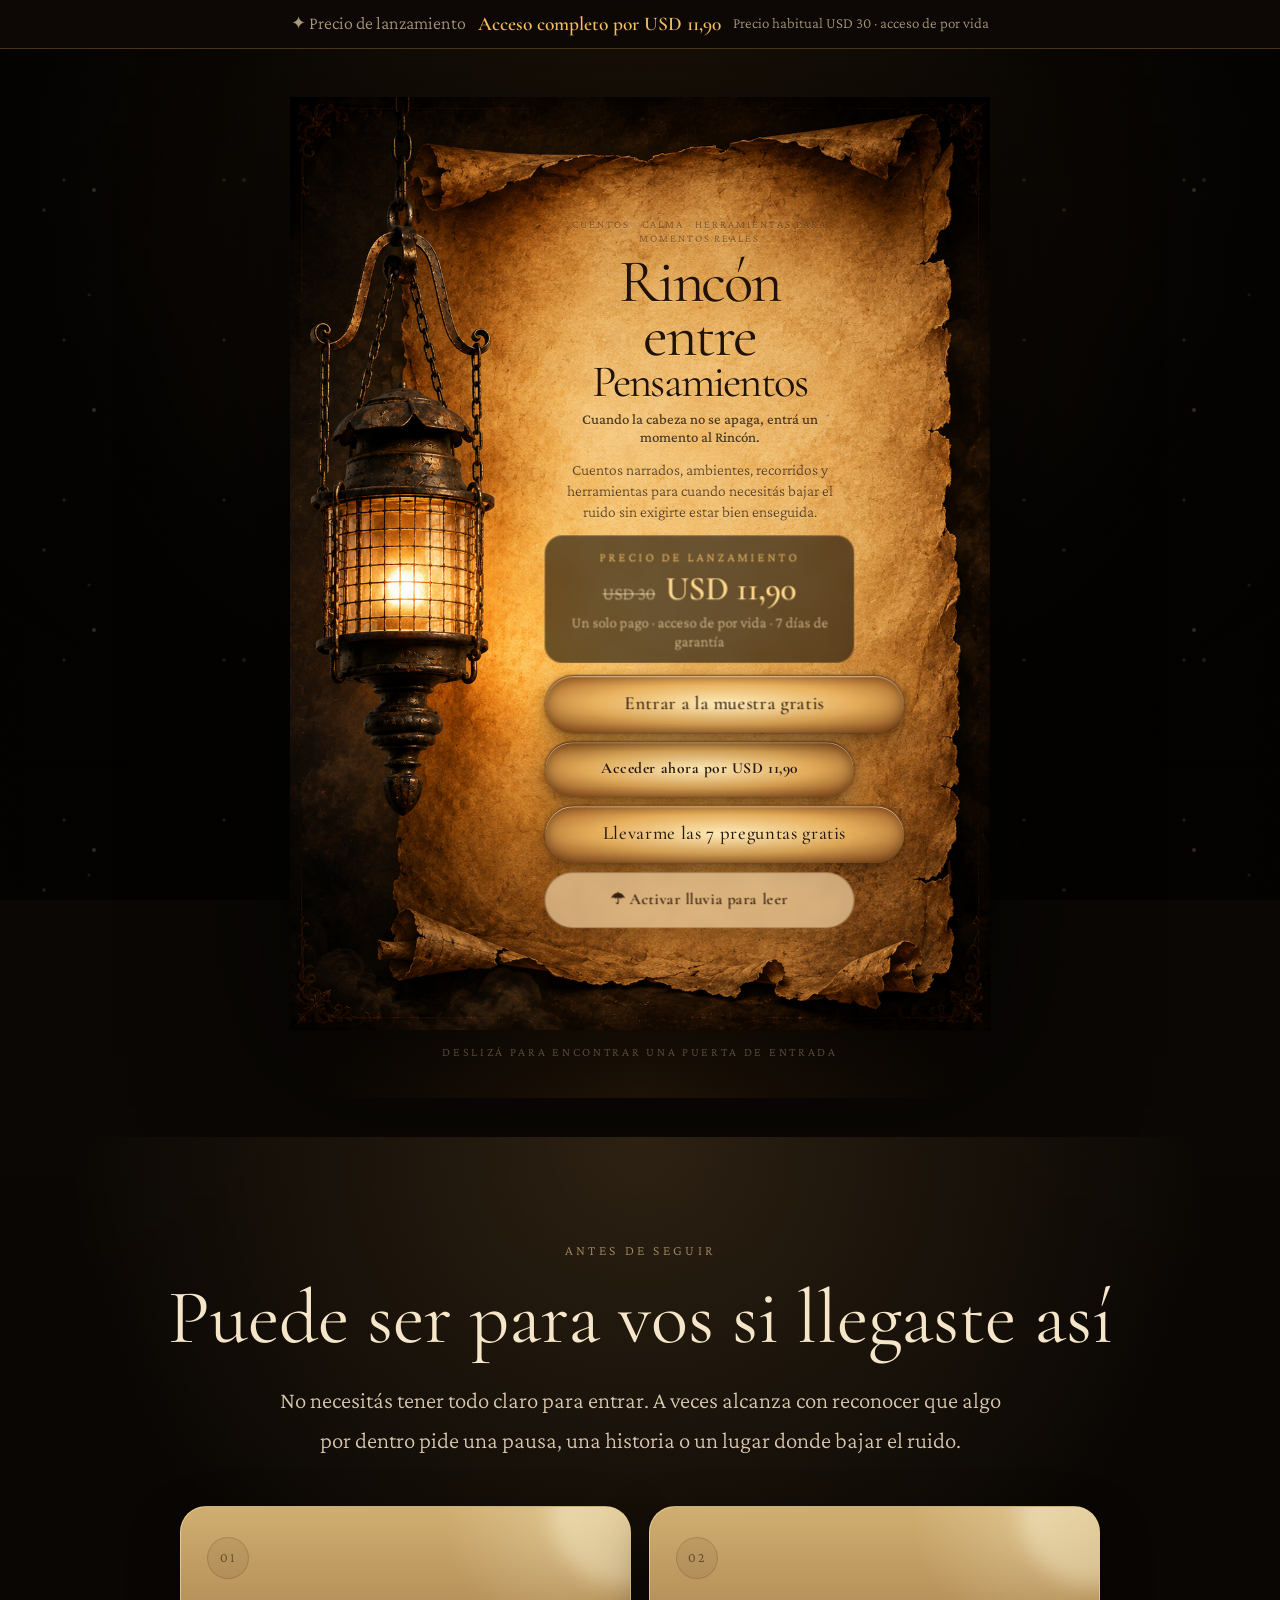
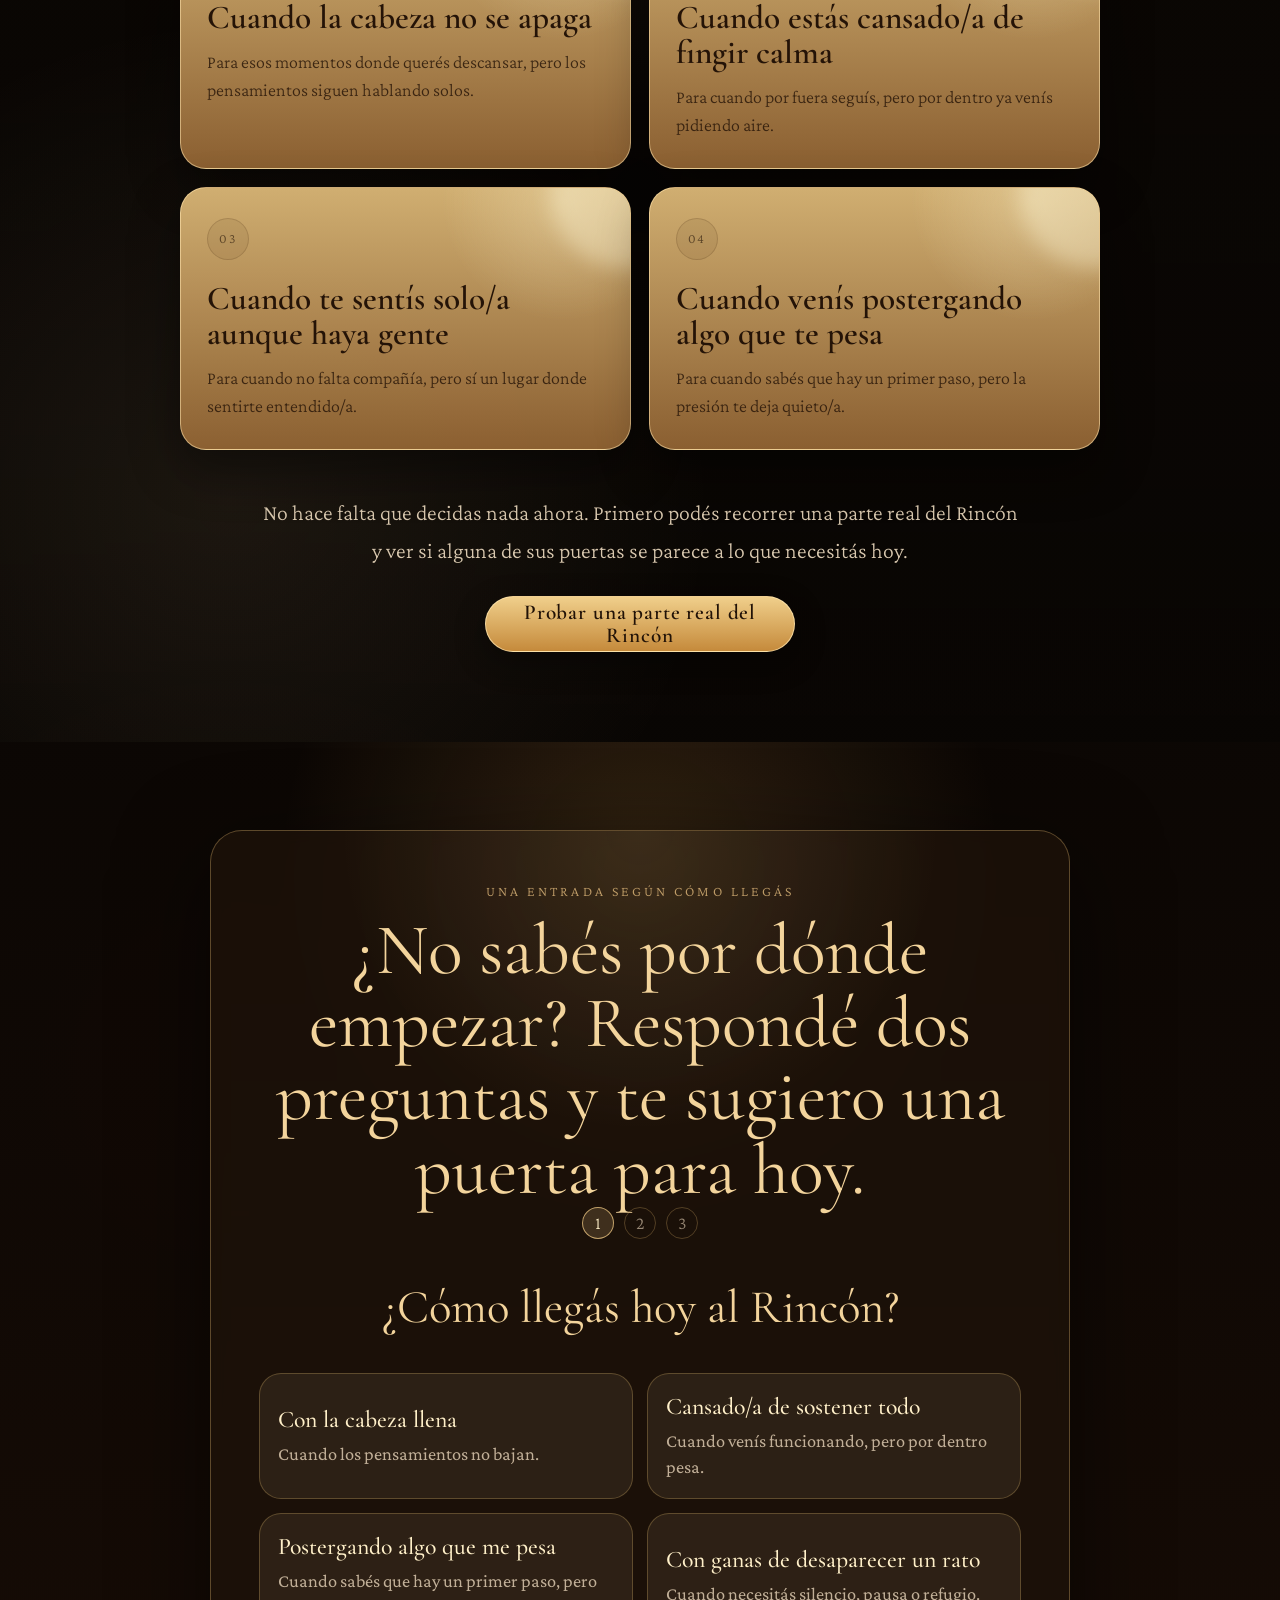
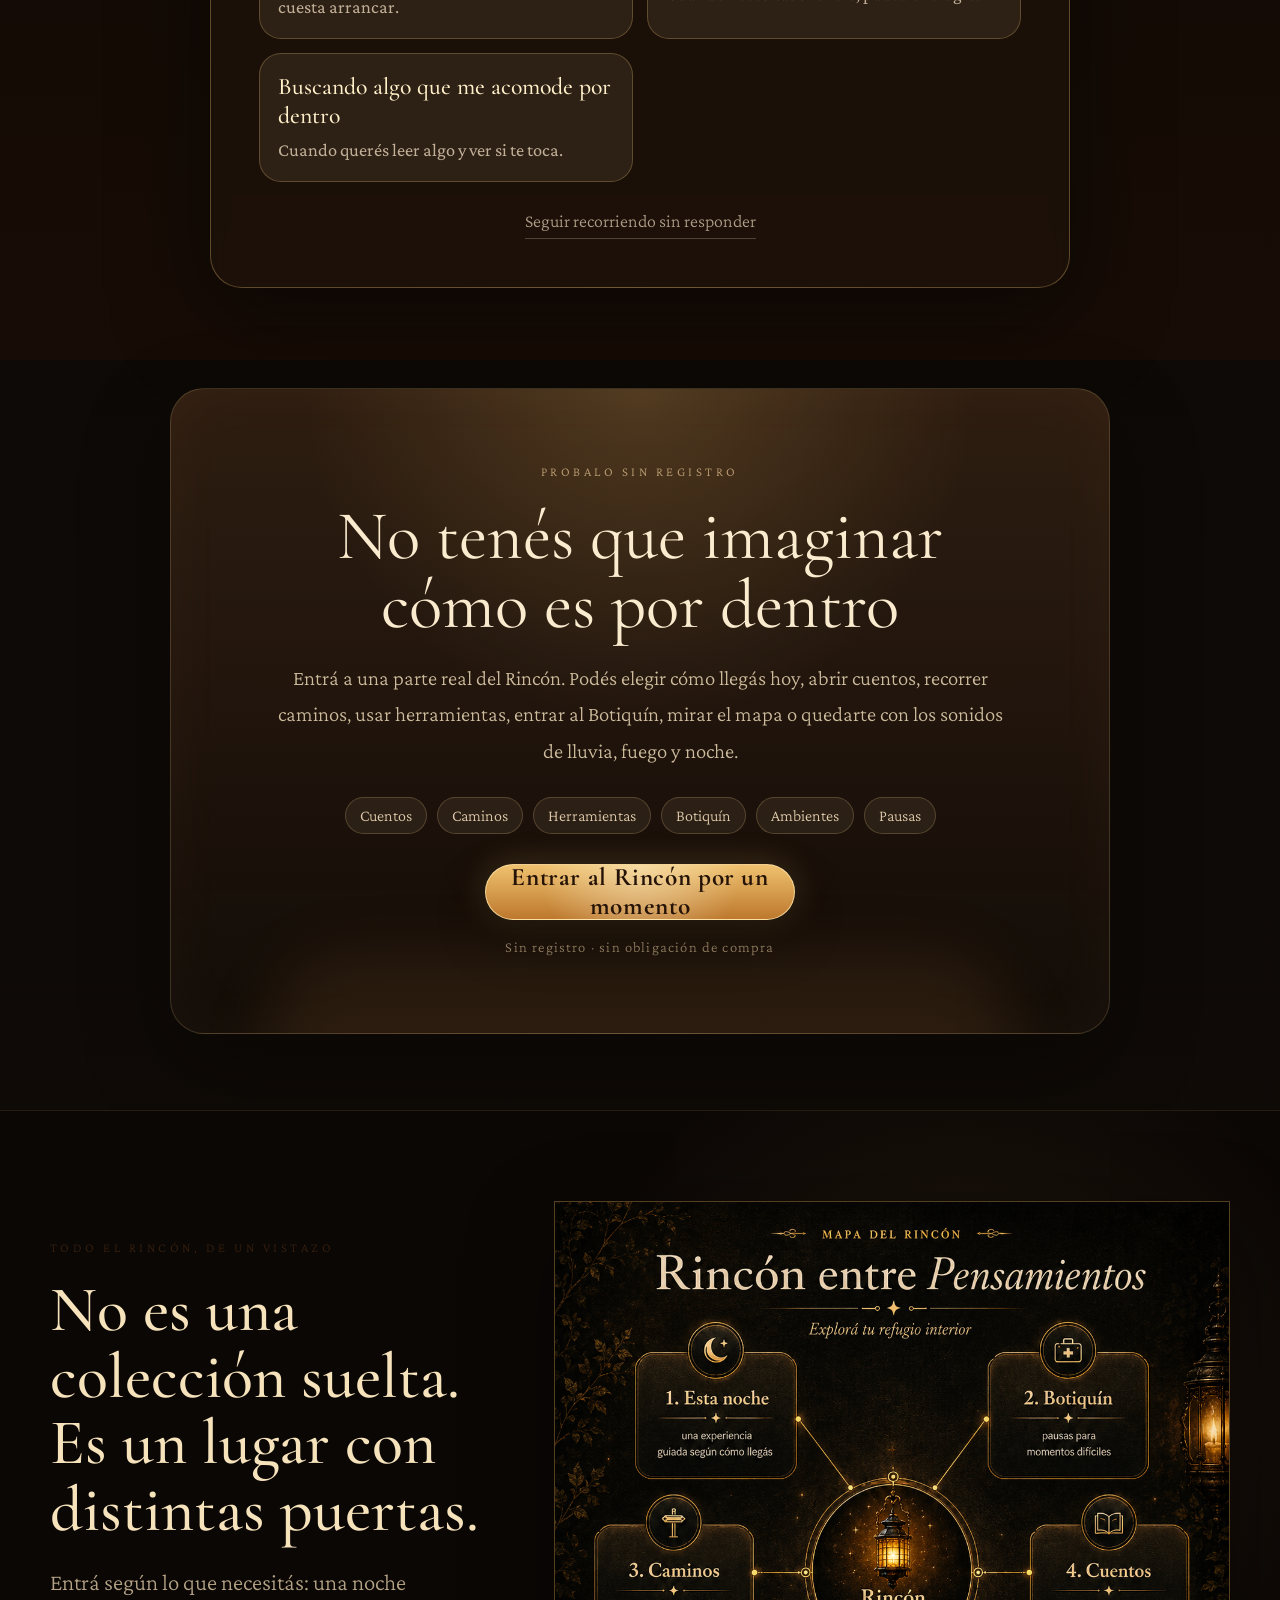
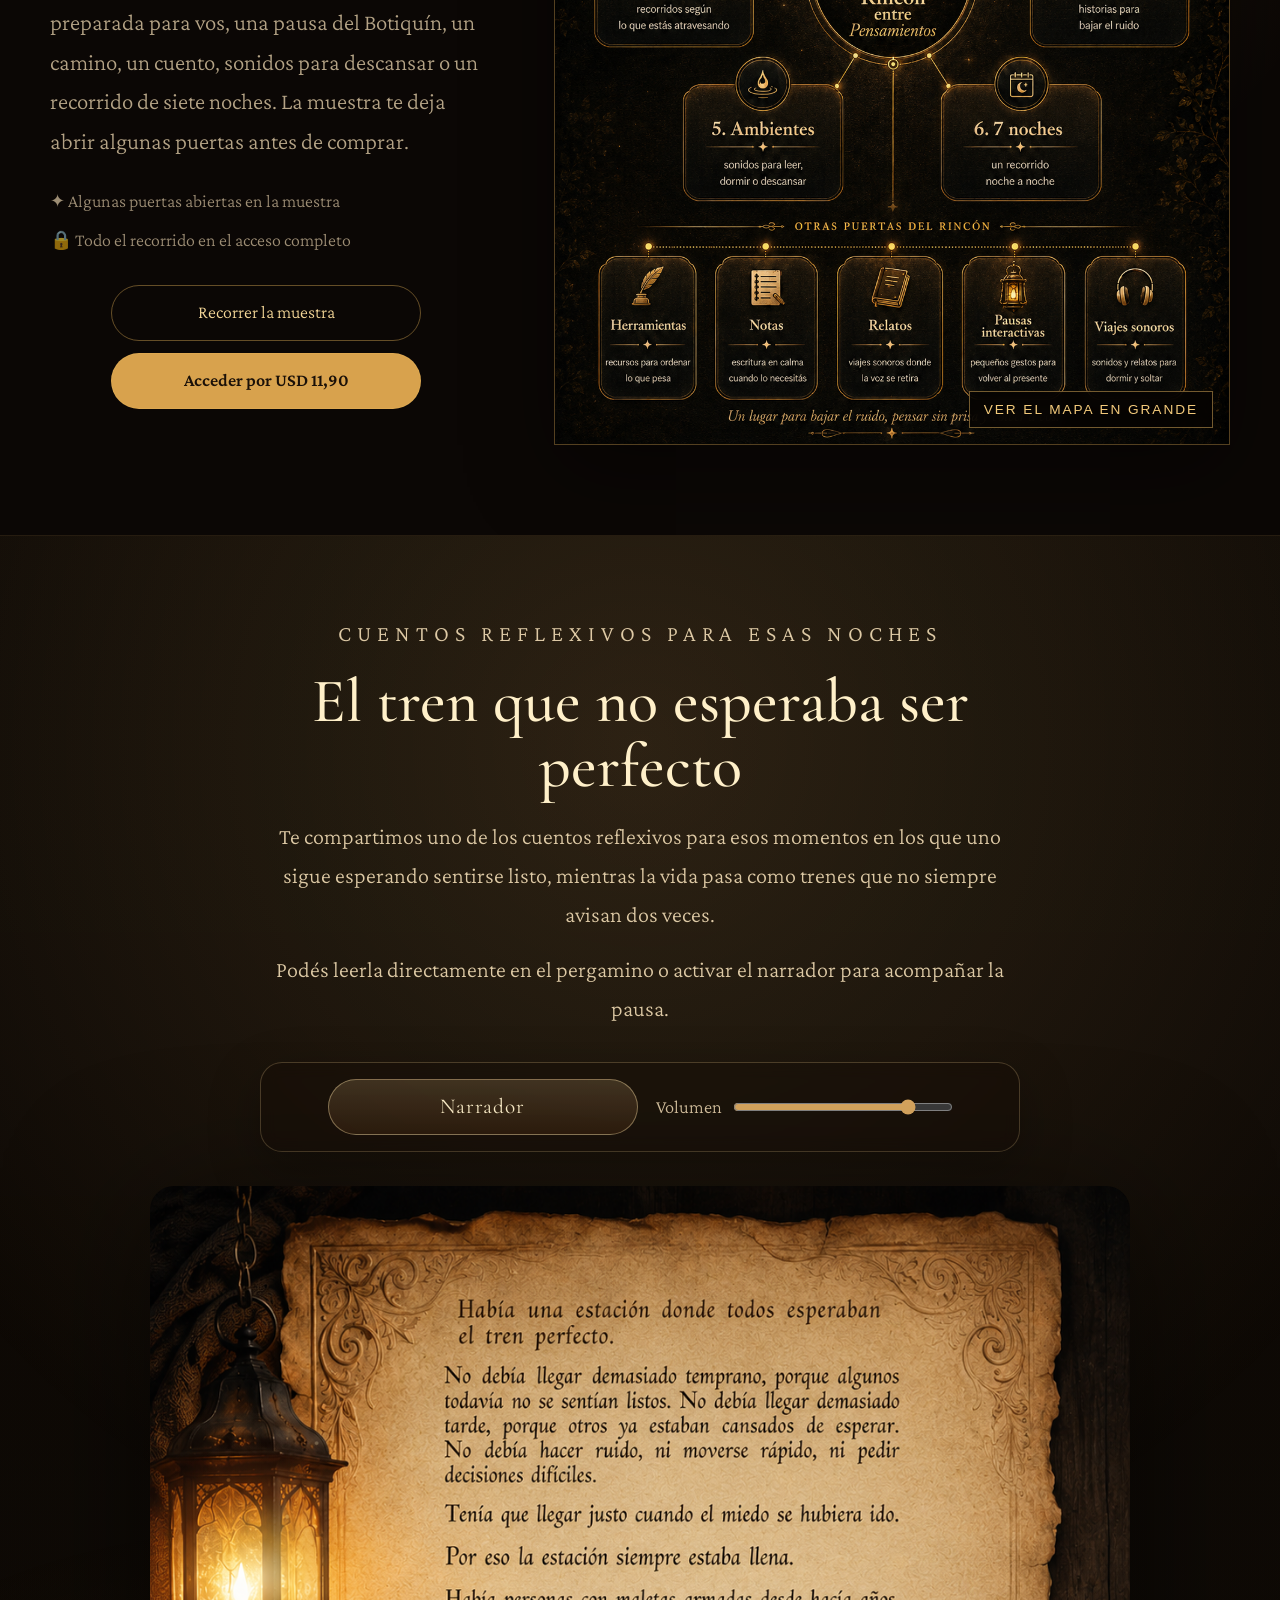
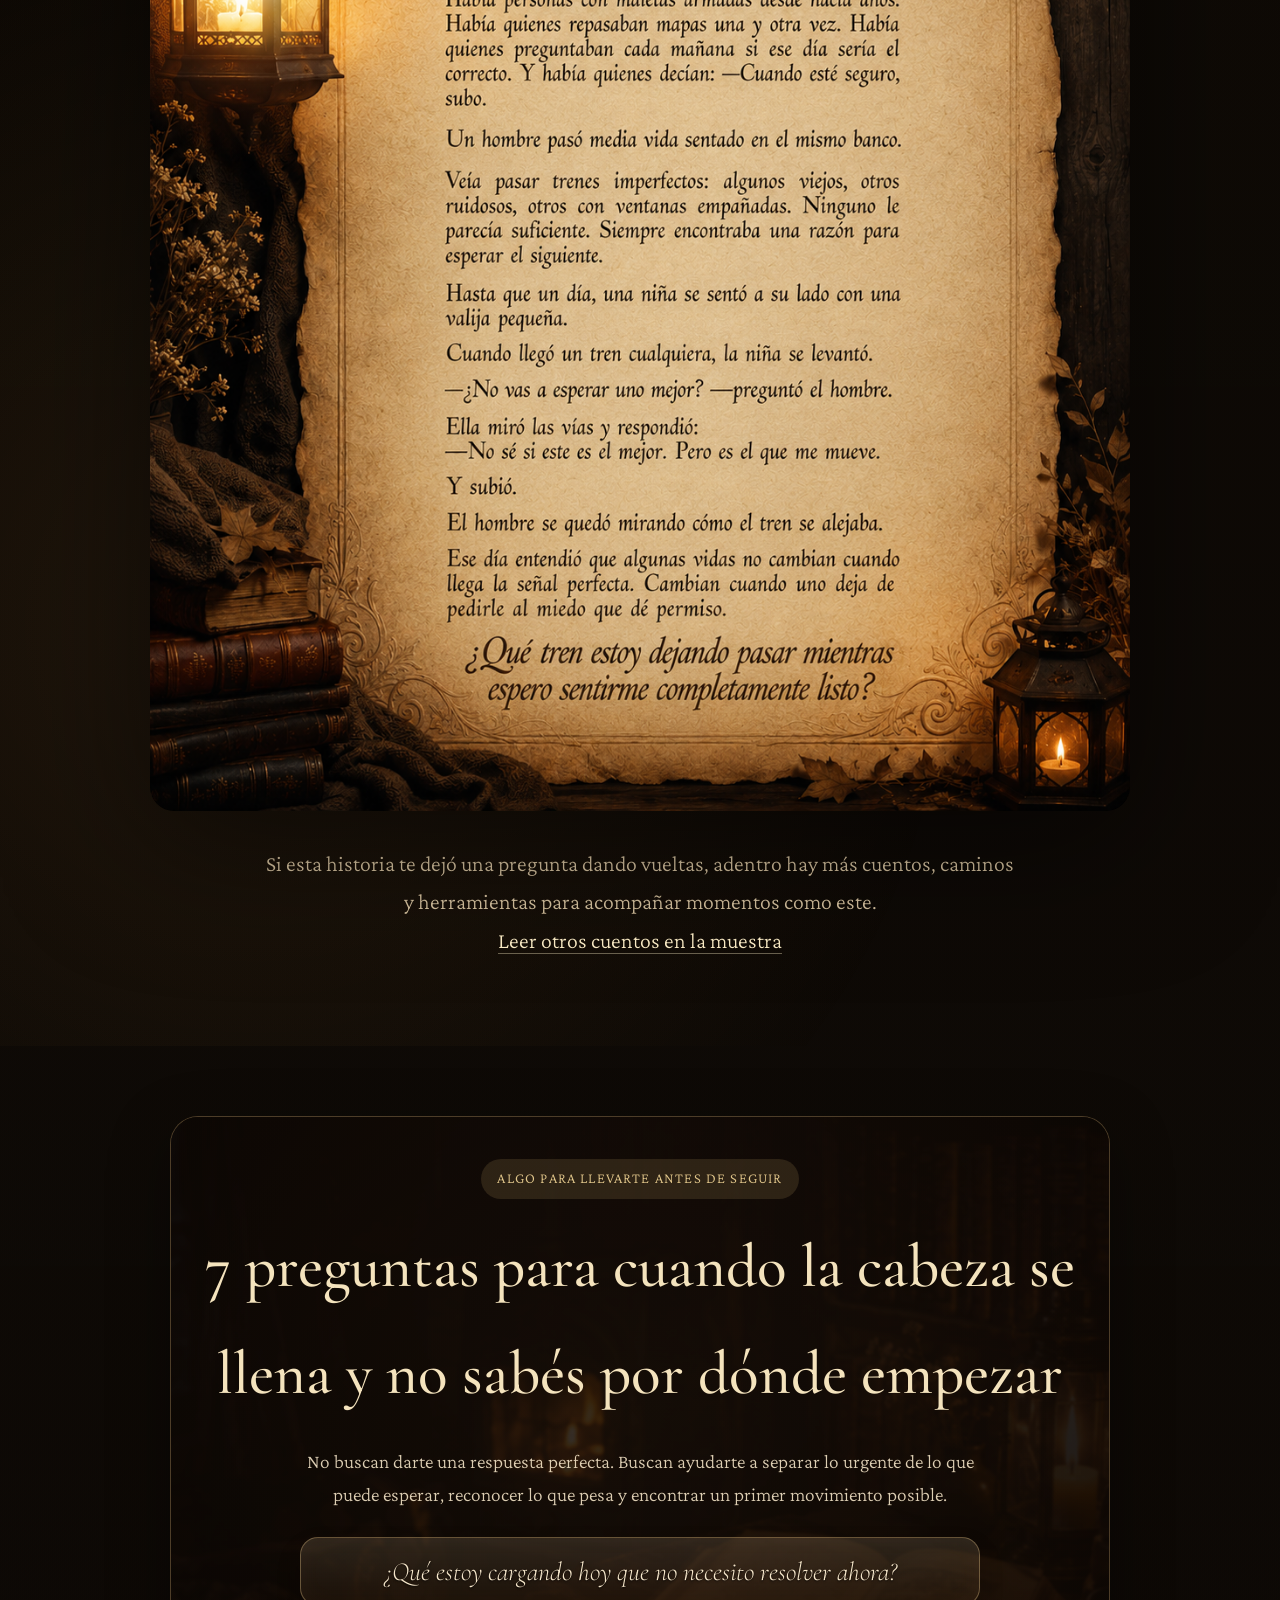
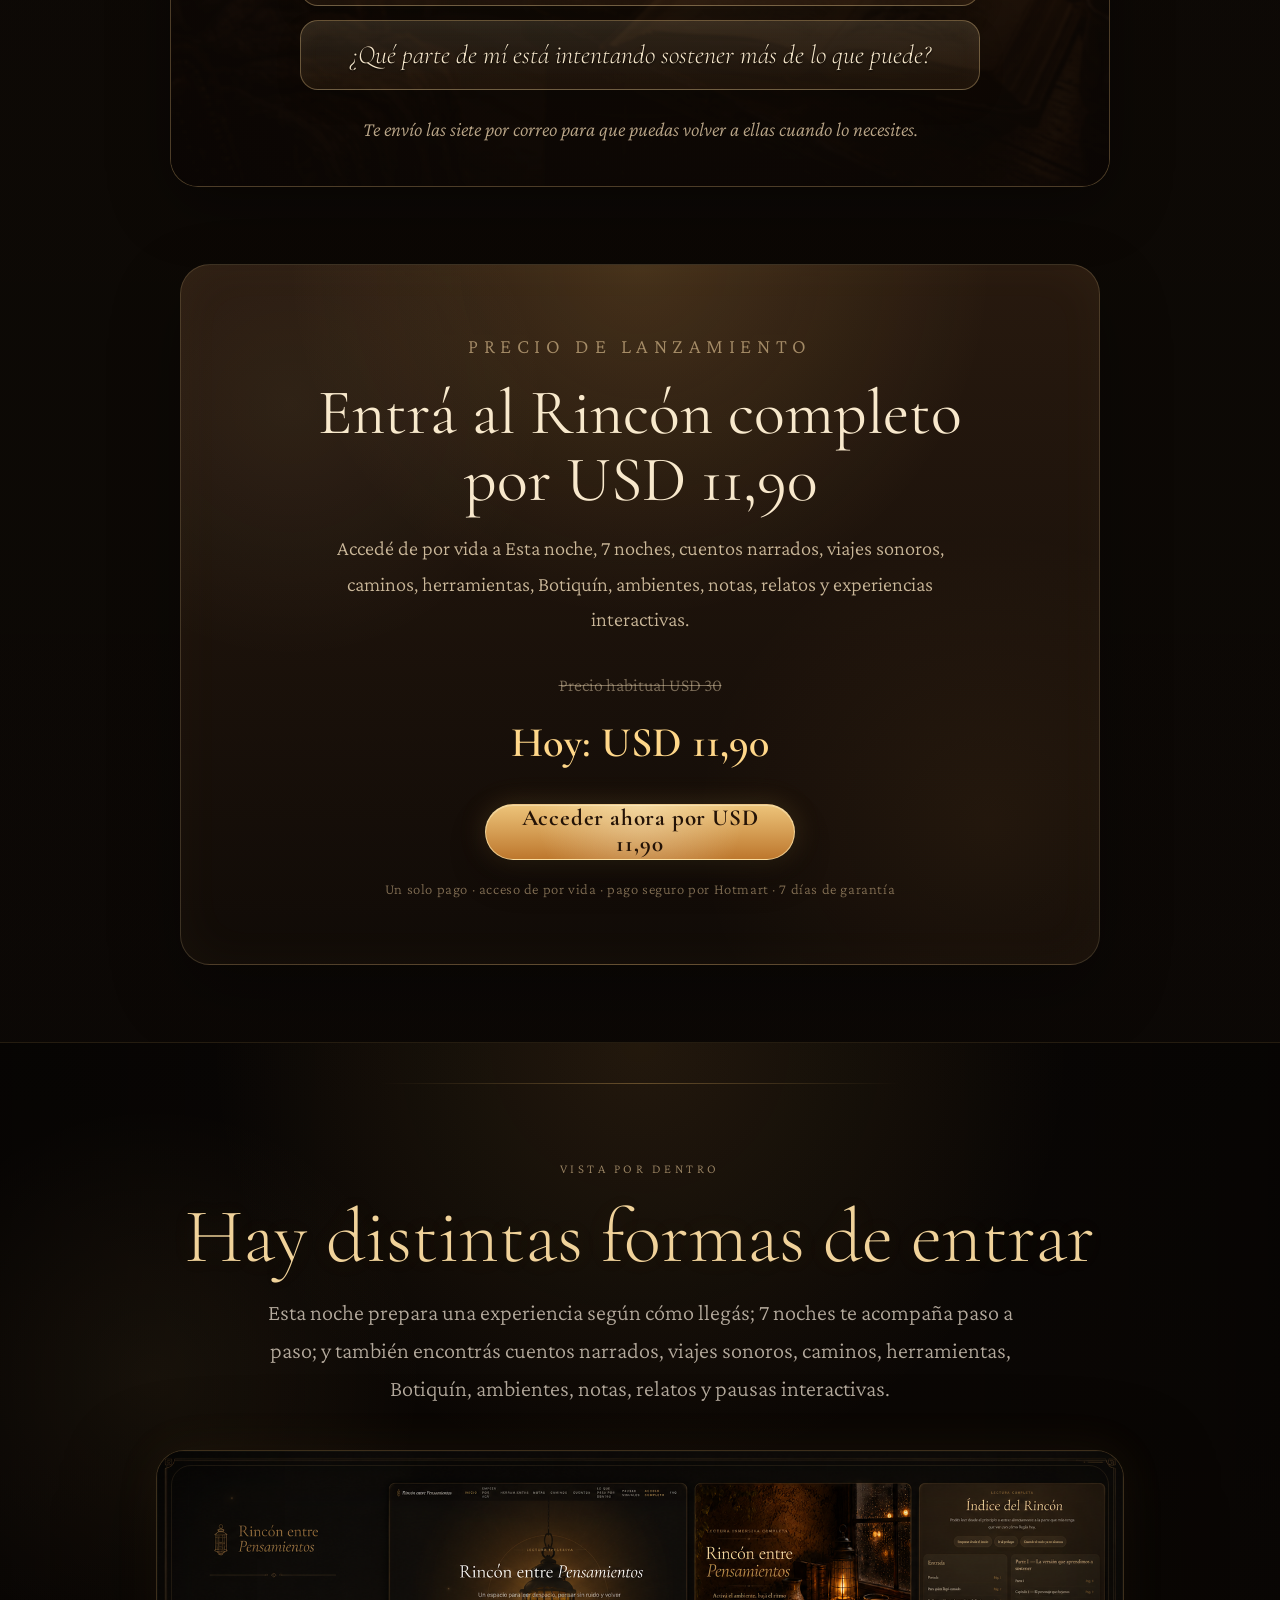
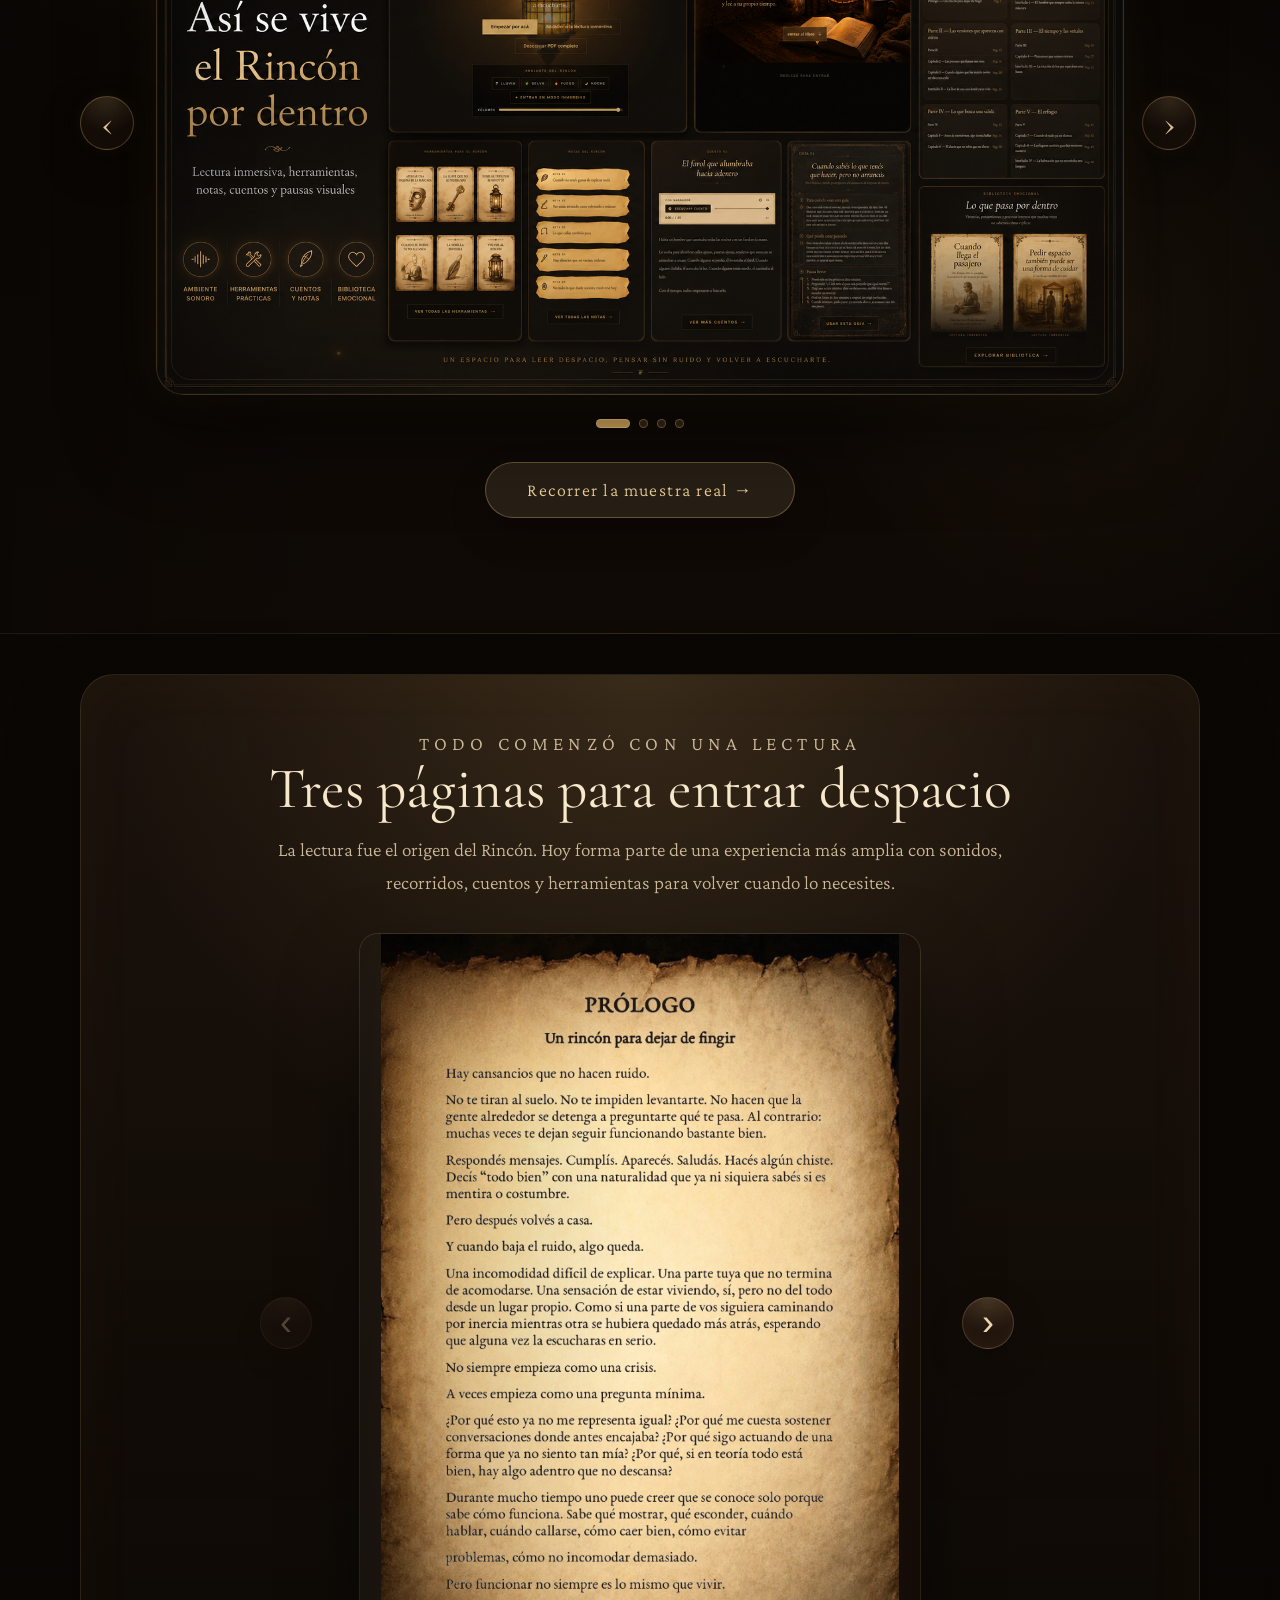
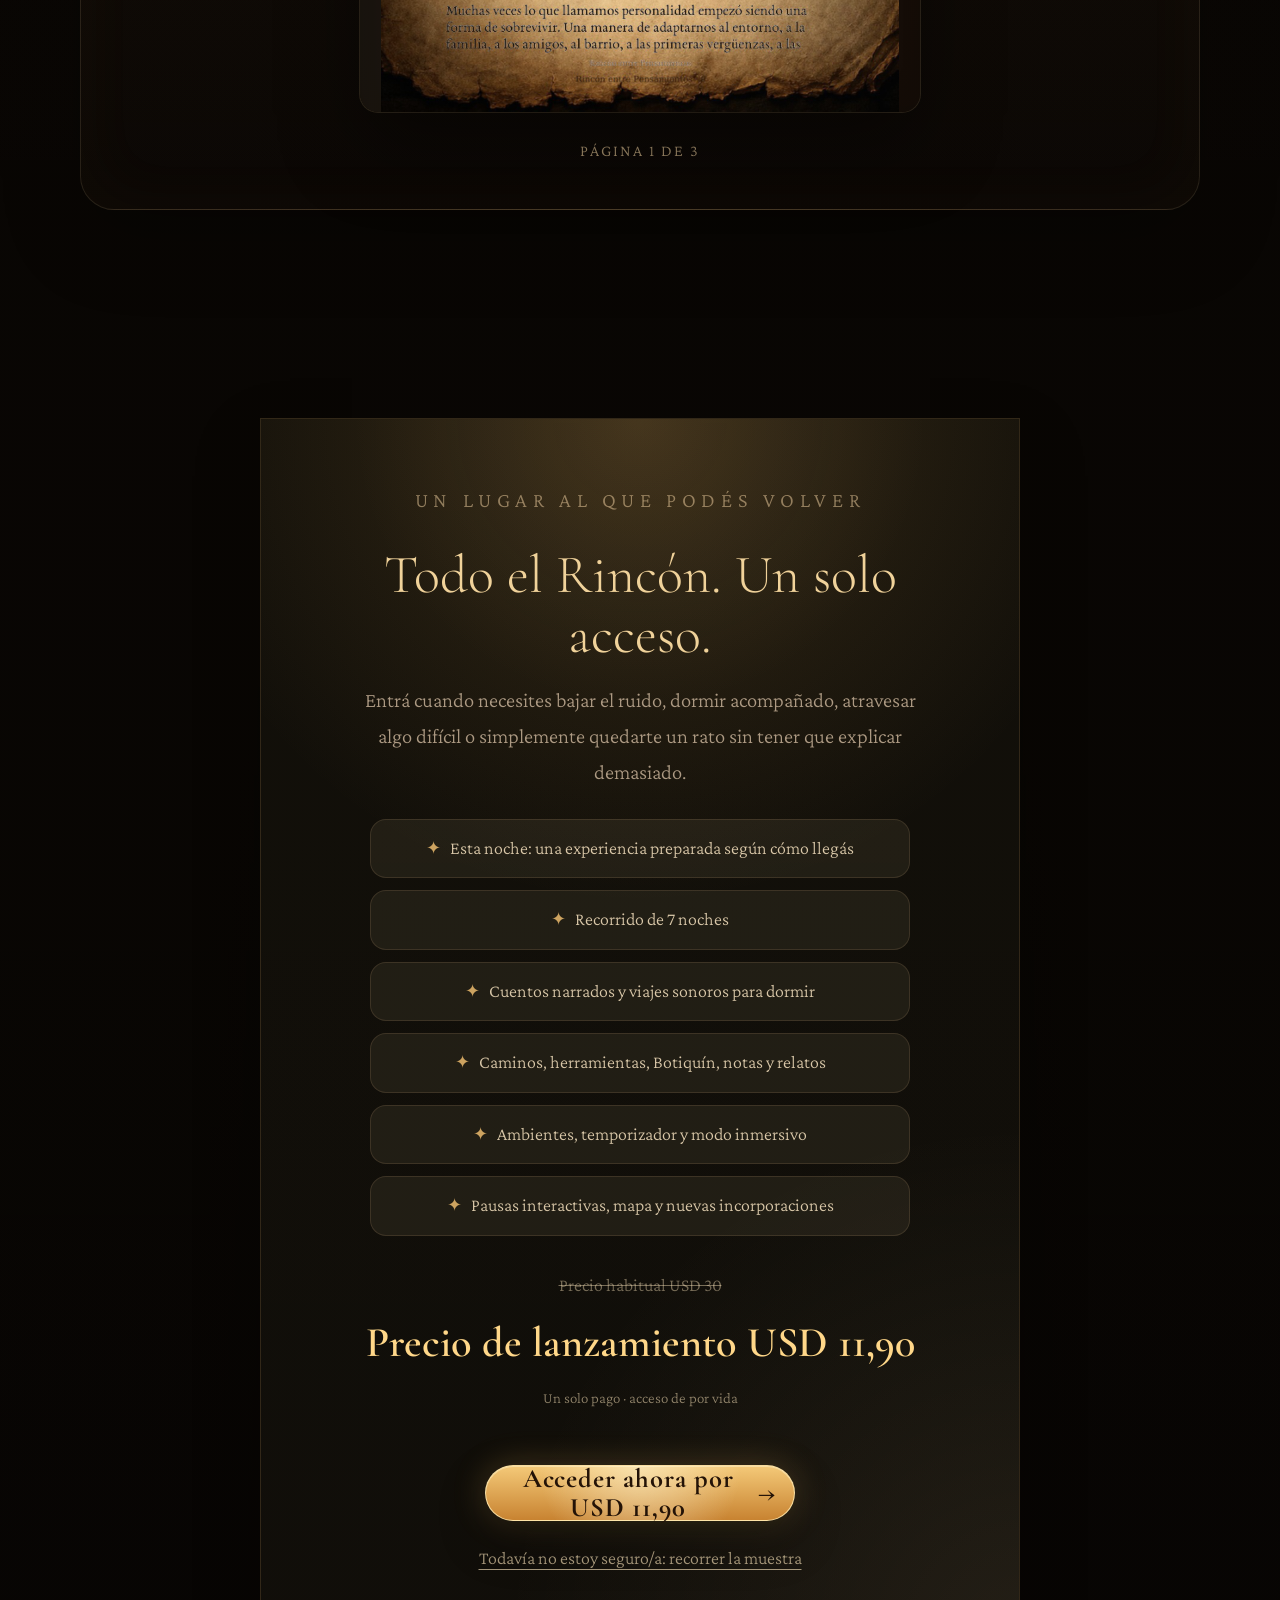
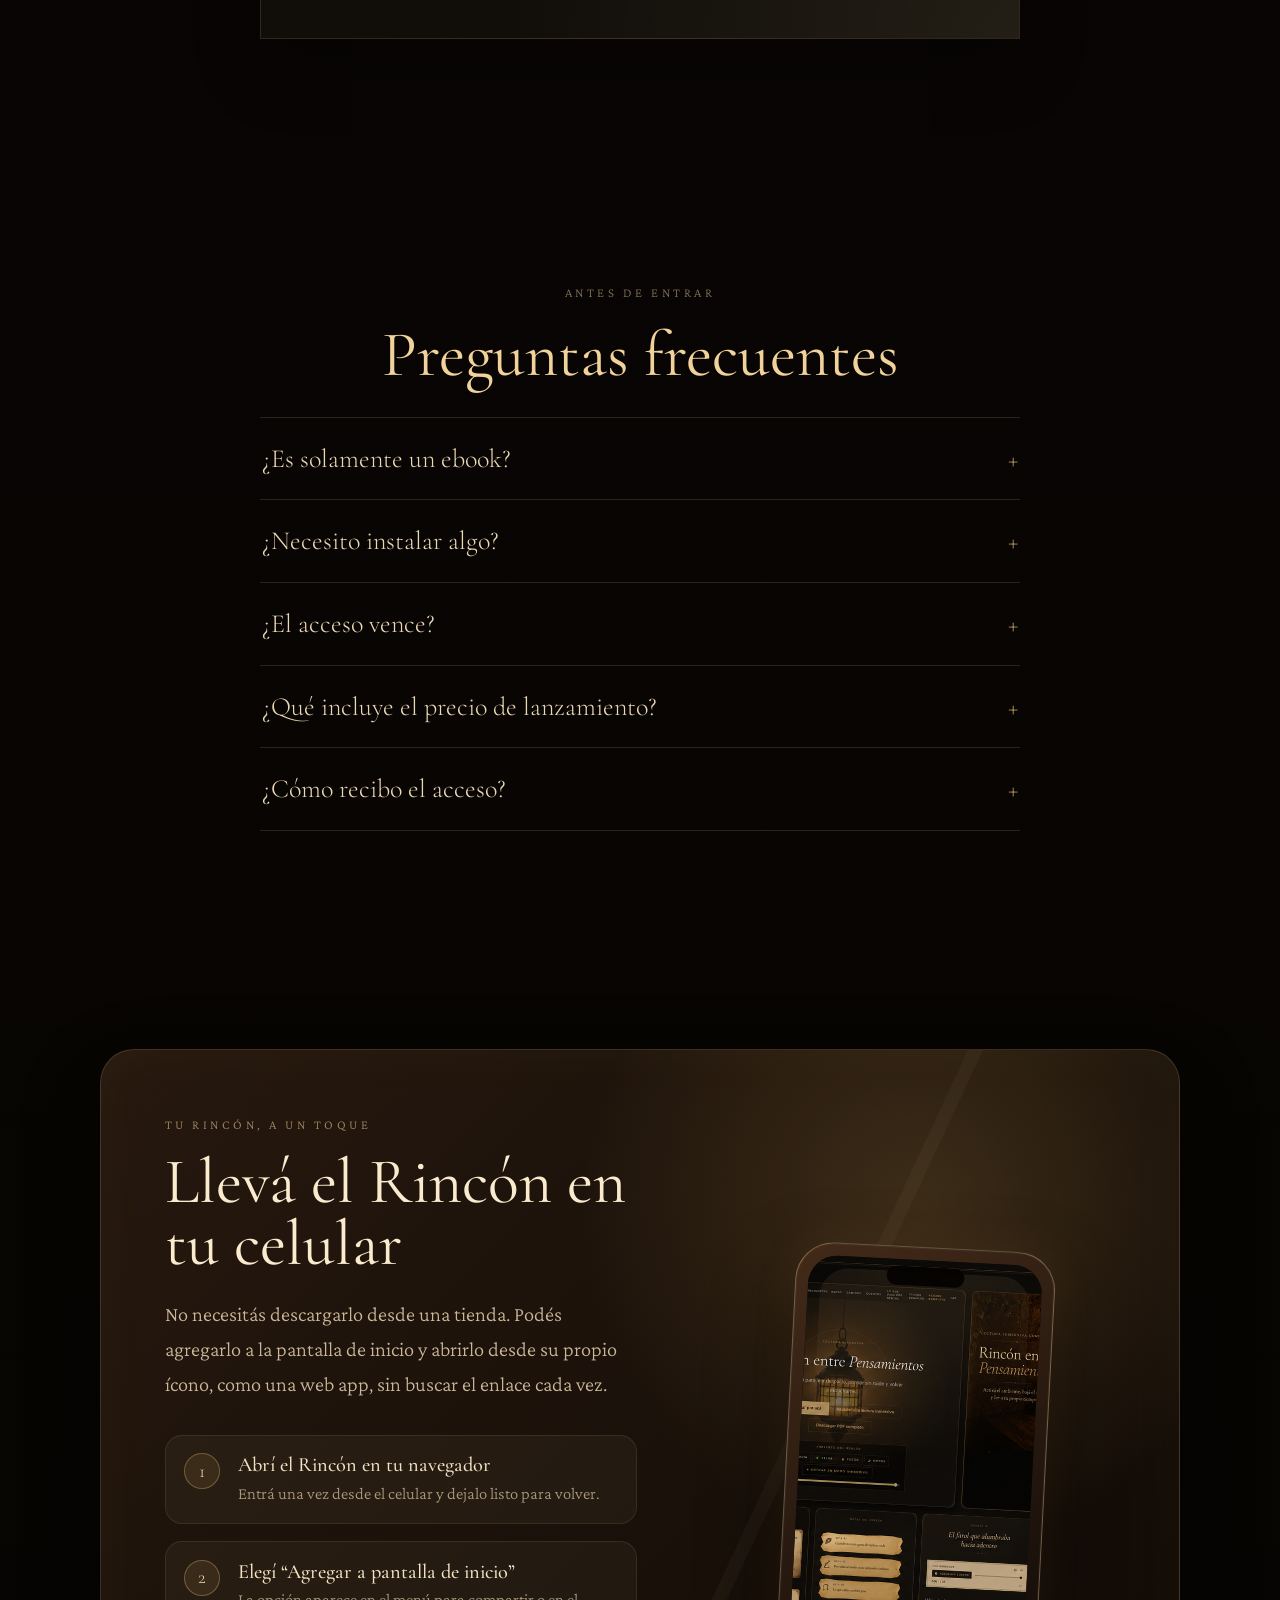
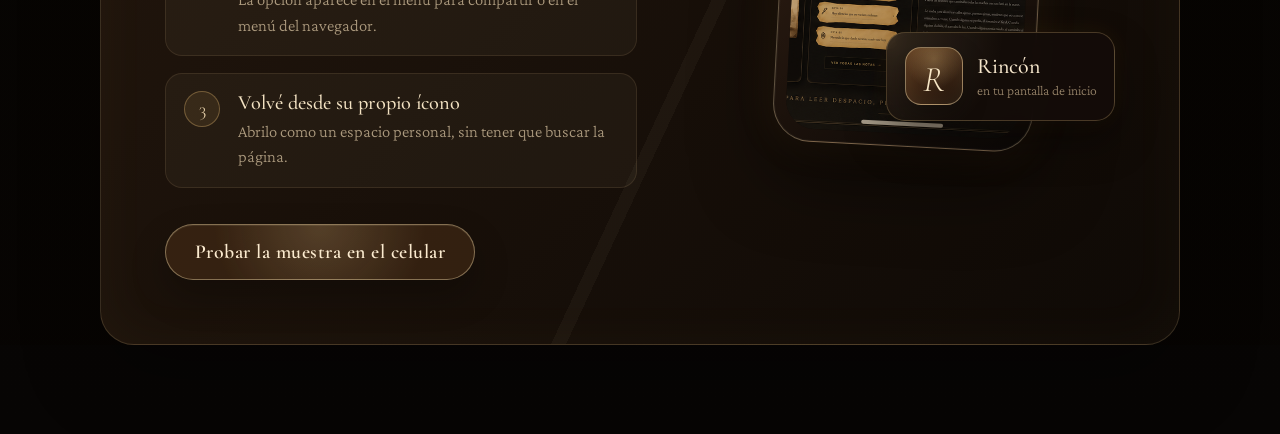
==== index.html @ c194bbf2 "Update index.html" ====
<!DOCTYPE html>
 
<html lang="es">
<head>
<!-- MailerLite Universal -->
<script>
    (function(w,d,e,u,f,l,n){w[f]=w[f]||function(){(w[f].q=w[f].q||[])
    .push(arguments);},l=d.createElement(e),l.async=1,l.src=u,
    n=d.getElementsByTagName(e)[0],n.parentNode.insertBefore(l,n);})
    (window,document,'script','https://assets.mailerlite.com/js/universal.js','ml');
    ml('account', '2502920');
</script>
<!-- End MailerLite Universal -->
<!-- Google tag (gtag.js) -->
<script async="" src="https://www.googletagmanager.com/gtag/js?id=G-BLC4N5CQHX"></script>
<script>
    window.dataLayer = window.dataLayer || [];
    function gtag(){dataLayer.push(arguments);}
    gtag("js", new Date());
    gtag("config", "G-BLC4N5CQHX");
  </script>
<meta charset="utf-8"/>
<meta content="width=device-width, initial-scale=1.0" name="viewport"/>
<title>Rincón entre Pensamientos — Calma, cuentos y herramientas para bajar el ruido</title>
<meta name="description" content="Una experiencia digital nocturna con cuentos narrados, ambientes, herramientas y recorridos para bajar el ruido, descansar y volver a vos."/>
<meta property="og:title" content="Rincón entre Pensamientos"/>
<meta property="og:description" content="Un lugar para bajar el ruido, pensar sin prisa y volver a vos."/>
<meta property="og:type" content="website"/>
<meta name="twitter:card" content="summary_large_image"/>
<link href="https://fonts.googleapis.com" rel="preconnect"/>
<link crossorigin="" href="https://fonts.gstatic.com" rel="preconnect"/>
<link href="https://fonts.googleapis.com/css2?family=Cormorant+Garamond:wght@300;400;500;600&amp;family=Crimson+Pro:wght@300;400;500&amp;display=swap" rel="stylesheet"/>
<link href="style.css?v=botones-uniformes-1" rel="stylesheet"/>
<script defer src="./checkout.js"></script>
<script defer src="./mapa.js"></script>
<!-- ESTILOS NUEVOS: CUENTO GRATIS EN PERGAMINO + NARRADOR -->
<style>
    .cuento-gratis-pergamino {
      position: relative;
      padding: 78px 18px 86px;
      overflow: hidden;
    }

    .cuento-gratis-pergamino::before {
      content: "";
      position: absolute;
      inset: 0;
      background:
        radial-gradient(circle at 50% 10%, rgba(255, 199, 112, 0.13), transparent 44%),
        radial-gradient(circle at 20% 80%, rgba(255, 182, 85, 0.08), transparent 36%);
      pointer-events: none;
    }

    .cuento-gratis-inner {
      position: relative;
      z-index: 1;
      max-width: 1040px;
      margin: 0 auto;
      text-align: center;
    }

    .cuento-gratis-intro {
      max-width: 760px;
      margin: 0 auto 34px;
    }

    .cuento-gratis-intro h2 {
      margin: 10px 0 18px;
      font-family: "Cormorant Garamond", serif;
      font-size: clamp(2rem, 5vw, 3.45rem);
      font-weight: 500;
      line-height: 1.05;
      color: #fff0c9;
    }

    .cuento-gratis-intro p {
      margin: 0 auto 16px;
      font-family: "Crimson Pro", serif;
      font-size: clamp(1.08rem, 2.4vw, 1.24rem);
      line-height: 1.75;
      color: rgba(247, 225, 185, 0.88);
    }

    .cuento-audio-box {
      max-width: 760px;
      margin: 26px auto 34px;
      padding: 16px 18px;
      border: 1px solid rgba(255, 219, 153, 0.22);
      border-radius: 22px;
      background: rgba(22, 14, 8, 0.46);
      box-shadow: 0 18px 52px rgba(0, 0, 0, 0.28);
      backdrop-filter: blur(8px);
      display: flex;
      align-items: center;
      justify-content: center;
      gap: 18px;
      flex-wrap: wrap;
    }

    .btn-narrador {
      appearance: none;
      border: 1px solid rgba(255, 226, 170, 0.42);
      border-radius: 999px;
      padding: 12px 24px;
      background: linear-gradient(180deg, rgba(255, 221, 153, 0.17), rgba(122, 73, 28, 0.22));
      color: #fff1cb;
      font-family: "Cormorant Garamond", serif;
      font-size: 1.18rem;
      letter-spacing: 0.04em;
      cursor: pointer;
      transition: transform 0.2s ease, border-color 0.2s ease, background 0.2s ease;
    }

    .btn-narrador:hover {
      transform: translateY(-1px);
      border-color: rgba(255, 226, 170, 0.68);
      background: linear-gradient(180deg, rgba(255, 221, 153, 0.24), rgba(122, 73, 28, 0.28));
    }

    .btn-narrador.activo {
      border-color: rgba(255, 210, 130, 0.75);
      box-shadow: 0 0 26px rgba(255, 181, 82, 0.16);
    }

    .cuento-volumen {
      display: flex;
      align-items: center;
      justify-content: center;
      gap: 11px;
      color: rgba(247, 225, 185, 0.86);
      font-family: "Crimson Pro", serif;
      font-size: 1.03rem;
    }

    .cuento-volumen input[type="range"] {
      width: min(220px, 48vw);
      accent-color: #d9a75f;
      cursor: pointer;
    }

    .pergamino-cuento-imagen {
      max-width: 980px;
      margin: 0 auto;
      border-radius: 24px;
      overflow: hidden;
      filter: drop-shadow(0 24px 70px rgba(0, 0, 0, 0.55));
    }

    .pergamino-cuento-imagen img {
      width: 100%;
      height: auto;
      display: block;
    }

    .cuento-gratis-cierre {
      max-width: 760px;
      margin: 34px auto 0;
      font-family: "Crimson Pro", serif;
      font-size: clamp(1.05rem, 2.4vw, 1.22rem);
      line-height: 1.75;
      color: rgba(247, 225, 185, 0.86);
    }

    .cuento-gratis-cierre a {
      color: #fff0c9;
      text-decoration: none;
      border-bottom: 1px solid rgba(255, 240, 201, 0.38);
    }

    .cuento-gratis-cierre a:hover {
      border-bottom-color: rgba(255, 240, 201, 0.8);
    }

    @media (max-width: 640px) {
      .cuento-gratis-pergamino {
        padding: 58px 12px 68px;
      }

      .cuento-audio-box {
        margin-top: 22px;
        padding: 14px 12px;
        gap: 14px;
      }

      .btn-narrador {
        width: 100%;
        max-width: 260px;
      }

      .cuento-volumen {
        width: 100%;
      }

      .pergamino-cuento-imagen {
        border-radius: 16px;
      }
    }
  </style>
<!-- ESTILOS LIMPIOS: entrada sonora + selector de ambientes -->
<style>
    body.entrada-sonora-activa {
      overflow: hidden;
    }

    .entrada-sonora {
      position: fixed;
      inset: 0;
      z-index: 99999;
      min-height: 100dvh;
      display: flex;
      align-items: center;
      justify-content: center;
      padding: 22px;
      background:
        radial-gradient(circle at 50% 25%, rgba(220, 155, 75, 0.22), transparent 360px),
        linear-gradient(180deg, rgba(7, 5, 3, 0.97), rgba(18, 10, 5, 0.98));
      transition: opacity 0.65s ease, visibility 0.65s ease;
    }

    .entrada-sonora.oculta {
      opacity: 0;
      visibility: hidden;
      pointer-events: none;
    }

    .entrada-sonora-card {
      width: min(520px, 100%);
      text-align: center;
      padding: 34px 24px;
      border-radius: 28px;
      border: 1px solid rgba(230, 185, 110, 0.34);
      background:
        radial-gradient(circle at 50% 0%, rgba(255, 210, 130, 0.13), transparent 280px),
        rgba(28, 17, 9, 0.82);
      box-shadow:
        0 24px 80px rgba(0, 0, 0, 0.62),
        0 0 42px rgba(214, 147, 66, 0.14);
      backdrop-filter: blur(8px);
    }

    .entrada-sonora-mini {
      margin: 0 0 10px;
      font-family: "Crimson Pro", Georgia, serif;
      font-size: 0.78rem;
      letter-spacing: 0.22em;
      text-transform: uppercase;
      color: rgba(236, 196, 132, 0.72);
    }

    .entrada-sonora-card h2 {
      margin: 0 0 14px;
      font-family: "Cormorant Garamond", Georgia, serif;
      font-size: clamp(2rem, 7vw, 3.4rem);
      font-weight: 400;
      line-height: 1.05;
      color: #f3d49c;
    }

    .entrada-sonora-texto {
      max-width: 390px;
      margin: 0 auto 24px;
      font-family: "Crimson Pro", Georgia, serif;
      font-size: 1.08rem;
      line-height: 1.55;
      color: rgba(238, 222, 198, 0.78);
    }

    .entrada-sonora-opciones {
      display: grid;
      gap: 11px;
    }

    .entrada-sonora-opciones button,
    .ambientes-modal-card button,
    .btn-ambientes {
      border-radius: 999px;
      border: 1px solid rgba(220, 175, 105, 0.38);
      background: rgba(255, 230, 180, 0.11);
      color: #f4dbac;
      font-family: "Crimson Pro", Georgia, serif;
      cursor: pointer;
      transition: transform 0.2s ease, background 0.2s ease, border-color 0.2s ease;
    }

    .entrada-sonora-opciones button {
      width: 100%;
      min-height: 48px;
      padding: 12px 18px;
      font-size: 1.02rem;
    }

    .entrada-sonora-opciones button:hover,
    .ambientes-modal-card button:hover,
    .btn-ambientes:hover {
      transform: translateY(-2px);
      background: rgba(255, 226, 170, 0.18);
      border-color: rgba(240, 200, 130, 0.58);
    }

    .entrada-silencio {
      opacity: 0.74;
    }

    .btn-ambientes {
      min-height: 48px;
      padding: 13px 24px;
      background: rgba(226, 186, 112, 0.64) !important;
      color: #2a170c !important;
      border: 1px solid rgba(93, 54, 22, 0.38) !important;
      font-family: "Cormorant Garamond", Georgia, serif !important;
      font-size: 1.12rem;
      font-weight: 600;
      letter-spacing: 0.04em;
      box-shadow: 0 10px 26px rgba(24, 13, 7, 0.22);
      backdrop-filter: blur(5px);
    }

    .ambientes-modal {
      position: fixed;
      inset: 0;
      z-index: 99998;
      display: none;
      align-items: center;
      justify-content: center;
      padding: 20px;
    }

    .ambientes-modal.activo {
      display: flex;
    }

    .ambientes-backdrop {
      position: absolute;
      inset: 0;
      background: rgba(5, 3, 2, 0.58);
      backdrop-filter: blur(3px);
    }

    .ambientes-modal-card {
      position: relative;
      width: min(340px, calc(100vw - 36px));
      max-height: calc(100dvh - 70px);
      overflow-y: auto;
      padding: 18px 16px 16px;
      border-radius: 24px;
      border: 1px solid rgba(230, 185, 110, 0.38);
      background:
        radial-gradient(circle at 50% 0%, rgba(255, 215, 145, 0.14), transparent 220px),
        rgba(18, 10, 5, 0.985);
      box-shadow:
        0 28px 90px rgba(0, 0, 0, 0.74),
        0 0 40px rgba(214, 147, 66, 0.14);
      backdrop-filter: blur(8px);
      display: grid;
      gap: 10px;
    }

    .ambientes-modal-card h3 {
      margin: 0 0 8px;
      text-align: center;
      font-family: "Cormorant Garamond", Georgia, serif;
      font-size: 1.45rem;
      font-weight: 500;
      line-height: 1.1;
      color: rgba(255, 235, 198, 0.96);
    }

    .ambientes-modal-card button {
      width: 100%;
      min-height: 50px;
      padding: 12px 16px;
      font-size: 1.05rem;
      font-weight: 500;
      text-align: center;
    }

    .ambientes-modal-card button.activo {
      background: rgba(255, 218, 150, 0.28);
      border-color: rgba(245, 205, 135, 0.76);
      color: #fff2d0;
    }

    @media (max-width: 620px) {
      .entrada-sonora-card {
        padding: 30px 18px;
        border-radius: 22px;
      }

      .btn-ambientes {
        width: 100%;
        max-width: 300px;
        margin: 0 auto;
        font-size: 1rem;
      }

      .ambientes-modal-card {
        border-radius: 22px;
      }
    }
  </style>
<!-- AJUSTES SOLICITADOS: cuadros claros + botón descarga más llamativo -->
<style>
    .rincon-incluye > div {
      background:
        radial-gradient(circle at 50% 0%, rgba(255, 248, 223, 0.98), rgba(232, 198, 139, 0.92)) !important;
      border: 1px solid rgba(255, 236, 186, 0.82) !important;
      box-shadow:
        0 18px 42px rgba(0, 0, 0, 0.24),
        inset 0 0 28px rgba(255, 255, 235, 0.22) !important;
    }

    .rincon-incluye > div span {
      color: rgba(92, 52, 20, 0.78) !important;
      background: rgba(94, 55, 23, 0.08) !important;
      border-color: rgba(94, 55, 23, 0.14) !important;
    }

    .rincon-incluye > div p {
      color: rgba(53, 30, 14, 0.88) !important;
      font-weight: 500 !important;
    }

    .btn-pergamino-descarga {
      display: inline-flex !important;
      align-items: center !important;
      justify-content: center !important;
      min-height: 58px !important;
      margin-top: 30px !important;
      padding: 17px 38px !important;
      border-radius: 999px !important;
      border: 1px solid rgba(255, 232, 172, 0.88) !important;
      background:
        radial-gradient(circle at 50% 0%, rgba(255, 248, 218, 0.55), transparent 62%),
        linear-gradient(180deg, #f4c978 0%, #c88331 100%) !important;
      color: #241307 !important;
      font-family: "Cormorant Garamond", Georgia, serif !important;
      font-size: clamp(1.18rem, 3.5vw, 1.48rem) !important;
      font-weight: 700 !important;
      line-height: 1.1 !important;
      letter-spacing: 0.035em !important;
      text-decoration: none !important;
      box-shadow:
        0 20px 46px rgba(0, 0, 0, 0.34),
        0 0 34px rgba(244, 190, 93, 0.24),
        inset 0 1px 0 rgba(255, 255, 230, 0.38) !important;
      transition: transform 0.25s ease, box-shadow 0.25s ease, filter 0.25s ease !important;
    }

    .btn-pergamino-descarga:hover {
      transform: translateY(-3px) scale(1.02) !important;
      filter: brightness(1.05) !important;
      box-shadow:
        0 26px 58px rgba(0, 0, 0, 0.42),
        0 0 44px rgba(244, 190, 93, 0.34),
        inset 0 1px 0 rgba(255, 255, 230, 0.42) !important;
    }

    .showcase-frame,
    .showcase-slide {
      cursor: default !important;
    }

    @media (max-width: 560px) {
      .btn-pergamino-descarga {
        width: min(100%, 330px) !important;
        padding: 16px 22px !important;
        font-size: 1.22rem !important;
      }
    }
  </style>
</head>
<body class="landing-lanzamiento">
<div aria-hidden="true" class="bg-layer bg-noise"></div>
<div aria-hidden="true" class="bg-layer bg-vignette"></div>
<div aria-hidden="true" class="bg-layer polvo-dorado"></div>
<div aria-hidden="true" class="bg-layer lluvia-visual"></div>
<div aria-hidden="true" class="ember-glow"></div>
<!-- AUDIOS -->
<audio id="audioAmbiente" loop="" preload="auto" src="./ambiente-lluvia.mp3"></audio>
<audio id="sonidoPagina" preload="auto" src="./pasar-pagina.mp3"></audio>
<audio id="audioNarrador" preload="metadata" src="./narracion-cuento-tren.mp3"></audio>
<audio id="sonidoPuerta" preload="auto" src="./sounds/puerta-rincon.mp3"></audio>
<audio id="sonidoClickPergamino" preload="auto" src="./sounds/click-pergamino.mp3"></audio>
<audio id="ambienteFuego" loop="" preload="auto" src="./sounds/fuego-suave.mp3"></audio>
<audio id="ambienteBosque" loop="" preload="auto" src="./sounds/bosque-noche.mp3"></audio>
<audio id="ambienteSelva" loop="" preload="auto" src="./sounds/selva-noche.mp3"></audio>
<div aria-hidden="true" aria-modal="true" class="entrada-sonora oculta" id="entradaSonora" role="dialog">
<div class="entrada-sonora-card">
<p class="entrada-sonora-mini">Antes de entrar</p>
<h2>Elegí cómo llega el Rincón hoy</h2>
<p class="entrada-sonora-texto">
      Una pequeña pausa antes de leer. Activá un ambiente o entrá en silencio.
    </p>
<div class="entrada-sonora-opciones">
<button data-rincon-ambiente="lluvia" type="button">☂ Lluvia suave</button>
<button data-rincon-ambiente="fuego" type="button">🔥 Fuego bajo</button>
<button data-rincon-ambiente="bosque" type="button">🌙 Bosque noche</button>
<button data-rincon-ambiente="selva" type="button">🌿 Selva noche</button>
<button class="entrada-silencio" data-rincon-ambiente="silencio" type="button">Entrar en silencio</button>
</div>
</div>
</div>
<div aria-hidden="true" class="ambientes-modal" id="ambientesModal">
<div class="ambientes-backdrop" data-cerrar-ambientes=""></div>
<div aria-label="Elegir ambiente del Rincón" aria-modal="true" class="ambientes-modal-card" role="dialog">
<h3>Elegí el ambiente</h3>
<button data-ambiente-menu="fuego" type="button">🔥 Fuego bajo</button>
<button data-ambiente-menu="bosque" type="button">🌙 Bosque noche</button>
<button data-ambiente-menu="selva" type="button">🌿 Selva noche</button>
<button data-ambiente-menu="silencio" type="button">🔇 Apagar ambiente</button>
</div>
</div>
<aside class="launch-banner" aria-label="Oferta de lanzamiento">
  <a data-checkout-link data-ga-event="click_oferta_superior click_hotmart" href="#" rel="noopener" target="_blank">
    <span>✦ Precio de lanzamiento</span>
    <strong>Acceso completo por USD 11,90</strong>
    <small>Precio habitual USD 30 · acceso de por vida</small>
  </a>
</aside>
<!-- HERO NUEVO CON PERGAMINO + FAROL -->
<section class="hero-rincon" id="inicio">
<div class="hero-rincon-inner">
<div aria-label="Rincón entre Pensamientos" class="hero-rincon-art reveal">
<img alt="Pergamino iluminado con farol de Rincón entre Pensamientos" class="hero-rincon-img" decoding="async" loading="eager" onerror="this.onerror=null; this.src='./pergamino-farol.jpeg';" src="./pergamino-farol.png"/>
<div class="hero-rincon-content">
<p class="hero-rincon-eyebrow">cuentos · calma · herramientas para momentos reales</p>
<h1 class="hero-rincon-title">
<span>Rincón</span>
<span>entre</span>
<span>Pensamientos</span>
</h1>
<p class="hero-rincon-subtitle">Cuando la cabeza no se apaga, entrá un momento al Rincón.</p>
<p class="hero-rincon-promise">
      Cuentos narrados, ambientes, recorridos y herramientas para cuando necesitás bajar el ruido sin exigirte estar bien enseguida.
    </p>
<div class="hero-offer" aria-label="Precio de lanzamiento">
  <span class="hero-offer-label">Precio de lanzamiento</span>
  <div class="hero-offer-prices"><del>USD 30</del><strong>USD 11,90</strong></div>
  <small>Un solo pago · acceso de por vida · 7 días de garantía</small>
</div>
<div class="hero-rincon-actions hero-rincon-actions-conversion" id="heroActions">
<a class="hero-rincon-btn hero-rincon-btn-main" data-ga-event="click_muestra_real" href="https://rinconentrepensamientos.lovable.app/muestra" id="entrarMuestra" rel="noopener">
<span>Entrar a la muestra gratis</span>
</a>
<a class="hero-rincon-btn hero-rincon-btn-buy" data-checkout-link data-ga-event="click_comprar_hero click_hotmart" href="#" rel="noopener" target="_blank">
<span>Acceder ahora por USD 11,90</span>
</a>
<a class="hero-rincon-btn hero-rincon-btn-light" data-ga-event="click_pergamino_gratis" href="#pergamino-gratis" id="botonCuentoHero">
<span>Llevarme las 7 preguntas gratis</span>
</a>
</div>
<div class="hero-rincon-sound-actions" aria-label="Ambientes opcionales">
<button class="hero-rincon-btn btn-ambiente" data-ga-event="click_activar_lluvia" id="ambienteToggle" type="button">
<span>☂ Activar lluvia para leer</span>
</button>
</div>
</div>
</div>
</div>
<a class="hero-rincon-scroll" href="#momento-rincon">deslizá para encontrar una puerta de entrada</a>
</section>
<!-- PERGAMINO GRATIS -->

<!-- BLOQUE: PUEDE SER PARA VOS SI LLEGASTE ASÍ -->
<section class="momento-rincon reveal" id="momento-rincon">
<div class="momento-rincon-inner">
<p class="momento-rincon-mini">antes de seguir</p>
<h2>Puede ser para vos si llegaste así</h2>
<p class="momento-rincon-intro">No necesitás tener todo claro para entrar. A veces alcanza con reconocer que algo por dentro pide una pausa, una historia o un lugar donde bajar el ruido.</p>
<div class="momento-rincon-grid">
<article class="momento-rincon-card">
<span>01</span>
<h3>Cuando la cabeza no se apaga</h3>
<p>
          Para esos momentos donde querés descansar, pero los pensamientos siguen hablando solos.
        </p>
</article>
<article class="momento-rincon-card">
<span>02</span>
<h3>Cuando estás cansado/a de fingir calma</h3>
<p>
          Para cuando por fuera seguís, pero por dentro ya venís pidiendo aire.
        </p>
</article>
<article class="momento-rincon-card">
<span>03</span>
<h3>Cuando te sentís solo/a aunque haya gente</h3>
<p>
          Para cuando no falta compañía, pero sí un lugar donde sentirte entendido/a.
        </p>
</article>
<article class="momento-rincon-card">
<span>04</span>
<h3>Cuando venís postergando algo que te pesa</h3>
<p>
          Para cuando sabés que hay un primer paso, pero la presión te deja quieto/a.
        </p>
</article>


</div>
<div class="momento-rincon-cierre">
<p>No hace falta que decidas nada ahora. Primero podés recorrer una parte real del Rincón y ver si alguna de sus puertas se parece a lo que necesitás hoy.</p>
<a class="momento-rincon-btn" data-ga-event="click_ir_muestra_real" href="#muestra-real">Probar una parte real del Rincón</a>
</div>
</div>
</section><!-- GUÍA INICIAL DEL RINCÓN -->
<section aria-label="Guía inicial del Rincón" class="guia-rincon reveal" id="guia-rincon">
<div class="guia-rincon-card">
<p class="guia-mini">una entrada según cómo llegás</p>
<h2>¿No sabés por dónde empezar? Respondé dos preguntas y te sugiero una puerta para hoy.</h2>
<div aria-label="Progreso de la guía" class="guia-progreso">
<span class="activo" data-guia-paso="1">1</span>
<span data-guia-paso="2">2</span>
<span data-guia-paso="3">3</span>
</div>
<div class="guia-panel guia-panel-activo" data-guia-panel="1">
<h3>¿Cómo llegás hoy al Rincón?</h3>
<div class="guia-opciones">
<button data-guia-pregunta="estado" data-guia-valor="cabeza" type="button">
<strong>Con la cabeza llena</strong>
<span>Cuando los pensamientos no bajan.</span>
</button>
<button data-guia-pregunta="estado" data-guia-valor="sostener" type="button">
<strong>Cansado/a de sostener todo</strong>
<span>Cuando venís funcionando, pero por dentro pesa.</span>
</button>
<button data-guia-pregunta="estado" data-guia-valor="postergar" type="button">
<strong>Postergando algo que me pesa</strong>
<span>Cuando sabés que hay un primer paso, pero cuesta arrancar.</span>
</button>
<button data-guia-pregunta="estado" data-guia-valor="refugio" type="button">
<strong>Con ganas de desaparecer un rato</strong>
<span>Cuando necesitás silencio, pausa o refugio.</span>
</button>
<button data-guia-pregunta="estado" data-guia-valor="buscar" type="button">
<strong>Buscando algo que me acomode por dentro</strong>
<span>Cuando querés leer algo y ver si te toca.</span>
</button>
</div>
</div>
<div class="guia-panel" data-guia-panel="2">
<h3>¿Qué necesitás encontrar ahora?</h3>
<div class="guia-opciones">
<button data-guia-pregunta="necesidad" data-guia-valor="calmar" type="button">
<strong>Algo corto para calmarme</strong>
<span>Una pausa simple, sin exigirte pensar demasiado.</span>
</button>
<button data-guia-pregunta="necesidad" data-guia-valor="historia" type="button">
<strong>Una historia para quedarme un rato</strong>
<span>Leer algo que acompañe sin explicar de más.</span>
</button>
<button data-guia-pregunta="necesidad" data-guia-valor="ordenar" type="button">
<strong>Una pregunta que me ordene</strong>
<span>Algo para ponerle nombre a lo que pasa.</span>
</button>
<button data-guia-pregunta="necesidad" data-guia-valor="adentro" type="button">
<strong>Ver cómo se vive adentro</strong>
<span>Mirar la experiencia completa por dentro.</span>
</button>
</div>
</div>
<div class="guia-panel" data-guia-panel="3">
<h3>Tu rincón para hoy</h3>
<p class="guia-resultado-texto" id="guiaResultadoTexto">
        Por cómo llegás, quizás podés empezar por acá.
      </p>
<div class="guia-recomendaciones">
<article>
<span>Lectura sugerida</span>
<h4 id="guiaLecturaTitulo">El tren que no esperaba ser perfecto</h4>
<p id="guiaLecturaTexto">Una historia breve para empezar sin tener todo resuelto.</p>
<a data-ga-event="click_guia_lectura" href="#cuento-gratis" id="guiaLecturaLink">Empezar por esta lectura</a>
</article>
<article>
<span>Herramienta sugerida</span>
<h4 id="guiaHerramientaTitulo">Las 7 preguntas para bajar el ruido</h4>
<p id="guiaHerramientaTexto">Una guía simple para ordenar lo que sentís.</p>
<a data-ga-event="click_guia_herramienta" href="#muestra-real" id="guiaHerramientaLink">Ver herramienta</a>
</article>
</div>
<div class="guia-acciones-finales">
<a class="guia-btn-principal" data-ga-event="click_guia_recomendacion" href="#cuento-gratis" id="guiaAccionPrincipal">
          Ir a mi recomendación
        </a>
<button class="guia-btn-secundario" id="guiaReiniciar" type="button">
          Cambiar respuestas
        </button>
</div>
</div>
<a class="guia-saltar" href="#inicio">
      Seguir recorriendo sin responder
    </a>
</div>
</section>
<section class="muestra-real reveal" id="muestra-real">
<div class="muestra-real-card">
<p class="section-mini">probalo sin registro</p>
<h2>No tenés que imaginar cómo es por dentro</h2>
<p class="muestra-real-intro">
      Entrá a una parte real del Rincón. Podés elegir cómo llegás hoy, abrir cuentos,
      recorrer caminos, usar herramientas, entrar al Botiquín, mirar el mapa o quedarte
      con los sonidos de lluvia, fuego y noche.
    </p>
<div aria-label="Contenido disponible en la muestra" class="muestra-real-resumen">
<span>Cuentos</span>
<span>Caminos</span>
<span>Herramientas</span>
<span>Botiquín</span>
<span>Ambientes</span>
<span>Pausas</span>
</div>
<a class="muestra-real-btn" data-ga-event="click_muestra_real" href="https://rinconentrepensamientos.lovable.app/muestra" rel="noopener">
      Entrar al Rincón por un momento
    </a>
<p class="muestra-real-nota">Sin registro · sin obligación de compra</p>
</div>
</section>

<section class="mapa-landing reveal" id="mapa-rincon">
  <div class="mapa-landing-inner">
    <div class="mapa-landing-copy">
      <p class="section-mini">todo el Rincón, de un vistazo</p>
      <h2>No es una colección suelta. Es un lugar con distintas puertas.</h2>
      <p>
        Entrá según lo que necesitás: una noche preparada para vos, una pausa del
        Botiquín, un camino, un cuento, sonidos para descansar o un recorrido de
        siete noches. La muestra te deja abrir algunas puertas antes de comprar.
      </p>
      <div class="mapa-landing-legend" aria-label="Leyenda del mapa">
        <span>✦ Algunas puertas abiertas en la muestra</span>
        <span>🔒 Todo el recorrido en el acceso completo</span>
      </div>
      <div class="mapa-landing-actions">
        <a data-ga-event="click_mapa_muestra" href="https://rinconentrepensamientos.lovable.app/muestra" rel="noopener">Recorrer la muestra</a>
        <a data-checkout-link data-ga-event="click_mapa_comprar click_hotmart" href="#" rel="noopener" target="_blank">Acceder por USD 11,90</a>
      </div>
    </div>
    <button class="mapa-landing-image-button" data-open-map type="button" aria-label="Ver el Mapa del Rincón en grande">
      <img src="./mapa-del-rincon.png" alt="Mapa del Rincón entre Pensamientos con sus puertas principales: Esta noche, Botiquín, Caminos, Cuentos, Ambientes, 7 noches y otras experiencias" loading="lazy" decoding="async"/>
      <span>Ver el mapa en grande</span>
    </button>
  </div>
</section>
<main class="site-main">
<!-- CUENTO GRATIS EN PERGAMINO -->

<!-- CUENTO -->

<!-- HERRAMIENTAS -->

<!-- INTRO MUESTRA -->

<!-- VISOR INTERACTIVO -->

<!-- QUÉ ES RINCÓN -->

<!-- ASÍ SE VIVE ADENTRO - CARRUSEL -->

<!-- CTA FINAL -->

<section class="cuento-gratis-pergamino reveal" id="cuento-gratis">
<div class="cuento-gratis-inner">
<div class="cuento-gratis-intro">
<p class="section-mini">CUENTOS REFLEXIVOS PARA ESAS NOCHES</p>
<h2>El tren que no esperaba ser perfecto</h2>
<p>
            Te compartimos uno de los cuentos reflexivos para esos momentos en los que uno sigue esperando sentirse listo,
            mientras la vida pasa como trenes que no siempre avisan dos veces.
          </p>
<p>
            Podés leerla directamente en el pergamino o activar el narrador para acompañar la pausa.
          </p>
</div>
<div aria-label="Controles del narrador del cuento gratis" class="cuento-audio-box">
<button class="btn-narrador" data-ga-event="click_narrador_cuento" id="narradorToggle" type="button">
            Narrador
          </button>
<label class="cuento-volumen" for="volumenNarrador">
<span>Volumen</span>
<input aria-label="Volumen del narrador" id="volumenNarrador" max="1" min="0" step="0.01" type="range" value="0.82"/>
</label>
</div>
<div class="pergamino-cuento-imagen">
<img alt="Cuento gratis del Rincón: El tren que no esperaba ser perfecto" decoding="async" loading="lazy" src="pergamino-cuento-tren.png">
</img></div>
<p class="cuento-gratis-cierre">
<span>
        Si esta historia te dejó una pregunta dando vueltas, adentro hay más cuentos,
        caminos y herramientas para acompañar momentos como este.
      </span>
<br/>
<a data-ga-event="click_muestra_desde_cuento" href="https://rinconentrepensamientos.lovable.app/muestra" rel="noopener">
        Leer otros cuentos en la muestra
      </a>
</p>
</div>
</section><section class="pergamino-regalo fondo-preguntas-section" id="pergamino-gratis">
<div class="pergamino-regalo-contenido">
<span class="etiqueta-regalo">algo para llevarte antes de seguir</span>
<h2>7 preguntas para cuando la cabeza se llena y no sabés por dónde empezar</h2>
<p>
        No buscan darte una respuesta perfecta. Buscan ayudarte a separar lo urgente
        de lo que puede esperar, reconocer lo que pesa y encontrar un primer movimiento posible.
      </p>
<div aria-label="Dos preguntas de ejemplo" class="preguntas-muestra">
<blockquote>¿Qué estoy cargando hoy que no necesito resolver ahora?</blockquote>
<blockquote>¿Qué parte de mí está intentando sostener más de lo que puede?</blockquote>
</div>
<p class="preguntas-cierre">
        Te envío las siete por correo para que puedas volver a ellas cuando lo necesites.
      </p>
</div>
<!-- FORMULARIO MAILERLITE -->
<div class="ml-embedded" data-form="vqUP6L"></div>


</section>

<section class="cta-intermedio reveal" aria-label="Acceso completo al Rincón">
  <div class="cta-intermedio-card">
    <p class="section-mini">precio de lanzamiento</p>
    <h2>Entrá al Rincón completo por USD 11,90</h2>
    <p>
      Accedé de por vida a Esta noche, 7 noches, cuentos narrados, viajes sonoros,
      caminos, herramientas, Botiquín, ambientes, notas, relatos y experiencias interactivas.
    </p>

    <div class="offer-price offer-price-centered">
      <del>Precio habitual USD 30</del>
      <strong>Hoy: USD 11,90</strong>
    </div>

    <a
      class="btn-acceso-completo-intermedio"
      data-checkout-link
      data-ga-event="click_comprar_intermedio click_hotmart"
      href="#"
      rel="noopener"
      target="_blank"
    >
      Acceder ahora por USD 11,90
    </a>

    <span class="cta-intermedio-nota">
      Un solo pago · acceso de por vida · pago seguro por Hotmart · 7 días de garantía
    </span>
  </div>
</section>

<section class="showcase-adentro reveal" id="asi-se-vive-adentro">
<div class="showcase-adentro-inner">
<p class="section-mini">vista por dentro</p>
<h2>Hay distintas formas de entrar</h2>
<p class="showcase-adentro-texto">Esta noche prepara una experiencia según cómo llegás; 7 noches te acompaña paso a paso; y también encontrás cuentos narrados, viajes sonoros, caminos, herramientas, Botiquín, ambientes, notas, relatos y pausas interactivas.</p>
<div aria-label="Vista previa del interior del Rincón" class="showcase-carousel">
<button aria-label="Imagen anterior" class="showcase-arrow showcase-prev" type="button">
          ‹
        </button>
<div class="showcase-frame">
<img alt="Vista general del interior de Rincón entre Pensamientos" class="showcase-slide activa" decoding="async" loading="eager" src="./showcase/asi-se-vive-adentro.png"/>
<img alt="Herramientas, notas y caminos del Rincón" class="showcase-slide" decoding="async" loading="lazy" src="./showcase/herramientas-notas-caminos.png"/>
<img alt="Cuentos, biblioteca emocional y lectura inmersiva" class="showcase-slide" decoding="async" loading="lazy" src="./showcase/cuentos-biblioteca-lectura.png"/>
<img alt="Páginas, pausas visuales y herramientas prácticas" class="showcase-slide" decoding="async" loading="lazy" src="./showcase/paginas-pausas-refugios.png"/>
</div>
<button aria-label="Imagen siguiente" class="showcase-arrow showcase-next" type="button">
          ›
        </button>
</div>
<div aria-label="Elegir imagen del carrusel" class="showcase-dots">
<button aria-label="Ver imagen 1" class="activo" type="button"></button>
<button aria-label="Ver imagen 2" type="button"></button>
<button aria-label="Ver imagen 3" type="button"></button>
<button aria-label="Ver imagen 4" type="button"></button>
</div>
<a class="showcase-cta" data-ga-event="click_showcase_muestra_real" href="https://rinconentrepensamientos.lovable.app/muestra" rel="noopener">Recorrer la muestra real →</a>
</div>

</section>

<section aria-label="Visor interactivo de muestra gratis" class="visor-ebook reveal" id="lectura">
<div class="visor-ebook-header">
<p class="section-mini">todo comenzó con una lectura</p>
<h2>Tres páginas para entrar despacio</h2>
<p>La lectura fue el origen del Rincón. Hoy forma parte de una experiencia más amplia con sonidos, recorridos, cuentos y herramientas para volver cuando lo necesites.</p>
</div>
<div class="libro-demo" id="libroDemo">
<button aria-label="Página anterior" class="libro-btn libro-prev" type="button">‹</button>
<div class="libro-marco">
<div class="libro-pagina activa">
<img alt="Página 1 de la muestra" decoding="async" loading="eager" src="./muestra/pagina-04.png"/>
</div>
<div class="libro-pagina">
<img alt="Página 2 de la muestra" decoding="async" loading="eager" src="./muestra/pagina-05.png"/>
</div>
<div class="libro-pagina">
<img alt="Página 3 de la muestra" decoding="async" loading="eager" src="./muestra/pagina-06.png"/>
</div>







</div>
<button aria-label="Página siguiente" class="libro-btn libro-next" type="button">›</button>
</div>
<p class="contador-libro" id="contadorLibro">Página 1 de 3</p>
</section><section class="cta-final reveal" id="ebook">
<div class="cta-card">
<p class="section-mini">un lugar al que podés volver</p>
<h2>Todo el Rincón. Un solo acceso.</h2>
<p>Entrá cuando necesites bajar el ruido, dormir acompañado, atravesar algo difícil o simplemente quedarte un rato sin tener que explicar demasiado.</p>
<ul class="cta-lista"><li>Esta noche: una experiencia preparada según cómo llegás</li><li>Recorrido de 7 noches</li><li>Cuentos narrados y viajes sonoros para dormir</li><li>Caminos, herramientas, Botiquín, notas y relatos</li><li>Ambientes, temporizador y modo inmersivo</li><li>Pausas interactivas, mapa y nuevas incorporaciones</li></ul>
<div class="offer-price offer-price-final"><del>Precio habitual USD 30</del><strong>Precio de lanzamiento USD 11,90</strong><small>Un solo pago · acceso de por vida</small></div>
<a class="btn-pergamino-descarga btn-hotmart-final" data-checkout-link data-ga-event="click_comprar click_hotmart" href="#" rel="noopener" target="_blank">Acceder ahora por USD 11,90</a>
<a class="cta-final-demo-link" data-ga-event="click_muestra_final" href="https://rinconentrepensamientos.lovable.app/muestra" rel="noopener">Todavía no estoy seguro/a: recorrer la muestra</a>
</div>
</section><section class="faq-rincon reveal" id="faq">
<div class="faq-rincon-inner">
<p class="section-mini">antes de entrar</p>
<h2>Preguntas frecuentes</h2>
<details>
<summary>¿Es solamente un ebook?</summary>
<p>
        No. Es una aplicación web privada y una experiencia digital interactiva para recorrer según lo que necesites: Esta noche, 7 noches, cuentos narrados, viajes sonoros, caminos, herramientas, Botiquín, ambientes, notas, relatos, pausas interactivas y lecturas. El libro fue el origen, pero la experiencia va mucho más allá.
      </p>
</details>
<details>
<summary>¿Necesito instalar algo?</summary>
<p>No necesitás descargarlo desde una tienda. Podés usarlo directamente desde el navegador o agregarlo a la pantalla de inicio del celular para abrirlo desde su propio ícono, como una web app.</p>
</details>
<details>
<summary>¿El acceso vence?</summary>
<p>No. El acceso es de por vida e incluye las nuevas incorporaciones del Rincón.</p>
</details>
<details>
<summary>¿Qué incluye el precio de lanzamiento?</summary>
<p>Incluye el acceso completo y de por vida a las experiencias actuales del Rincón y a sus actualizaciones. El pago se procesa de forma segura mediante Hotmart y cuenta con 7 días de garantía.</p>
</details>
<details>
<summary>¿Cómo recibo el acceso?</summary>
<p>
        Después de la compra recibís las indicaciones para crear tu cuenta y entrar a la experiencia completa.
      </p>
</details>
</div>
</section>
<section class="webapp-movil reveal" id="webapp-movil" aria-label="Agregar Rincón a la pantalla de inicio">
  <div class="webapp-movil-inner">
    <div class="webapp-movil-copy">
      <p class="section-mini">tu rincón, a un toque</p>
      <h2>Llevá el Rincón en tu celular</h2>
      <p class="webapp-movil-intro">
        No necesitás descargarlo desde una tienda. Podés agregarlo a la pantalla
        de inicio y abrirlo desde su propio ícono, como una web app, sin buscar
        el enlace cada vez.
      </p>

      <ol class="webapp-pasos">
        <li>
          <span>1</span>
          <div>
            <strong>Abrí el Rincón en tu navegador</strong>
            <p>Entrá una vez desde el celular y dejalo listo para volver.</p>
          </div>
        </li>
        <li>
          <span>2</span>
          <div>
            <strong>Elegí “Agregar a pantalla de inicio”</strong>
            <p>La opción aparece en el menú para compartir o en el menú del navegador.</p>
          </div>
        </li>
        <li>
          <span>3</span>
          <div>
            <strong>Volvé desde su propio ícono</strong>
            <p>Abrilo como un espacio personal, sin tener que buscar la página.</p>
          </div>
        </li>
      </ol>

      <a
        class="webapp-movil-cta"
        data-ga-event="click_muestra_webapp_movil"
        href="https://rinconentrepensamientos.lovable.app/muestra"
        rel="noopener"
      >
        Probar la muestra en el celular
      </a>
    </div>

    <div class="webapp-movil-visual" aria-hidden="true">
      <div class="telefono-rincon">
        <div class="telefono-barra"></div>
        <div class="telefono-pantalla">
          <img
            src="./showcase/asi-se-vive-adentro.png"
            alt=""
            loading="lazy"
            decoding="async"
          />
        </div>
        <div class="telefono-inicio"></div>
      </div>

      <div class="webapp-icono-card">
        <span class="webapp-icono-app">R</span>
        <span class="webapp-icono-texto">
          <strong>Rincón</strong>
          <small>en tu pantalla de inicio</small>
        </span>
      </div>
    </div>
  </div>
</section>
</main>

<div class="mapa-modal-landing" id="mapaModalLanding" aria-hidden="true">
  <div class="mapa-modal-backdrop" data-close-map></div>
  <div class="mapa-modal-panel" role="dialog" aria-modal="true" aria-labelledby="mapaModalTitle">
    <header>
      <div>
        <p class="section-mini">explorá tu refugio interior</p>
        <h2 id="mapaModalTitle">Mapa del Rincón</h2>
      </div>
      <button type="button" data-close-map aria-label="Cerrar el mapa">✕</button>
    </header>
    <div class="mapa-modal-scroll">
      <img src="./mapa-del-rincon.png" alt="Mapa completo de Rincón entre Pensamientos"/>
    </div>
  </div>
</div>
<!-- SCRIPT ÚNICO LIMPIO: GA4 + LLUVIA + AMBIENTES + NARRADOR + PÁGINAS + REVEAL -->
<script>
    document.addEventListener("DOMContentLoaded", function () {

      /* =========================
         TRACKING GA4
         ========================= */

      function trackGAEvent(eventName, params) {
        if (typeof gtag === "function") {
          gtag("event", eventName, Object.assign({
            event_category: "landing_github",
            page_location: window.location.href,
            transport_type: "beacon"
          }, params || {}));
        }
      }

      document.querySelectorAll("[data-ga-event]").forEach(function (elemento) {
        elemento.addEventListener("click", function () {
          const atributoEventos = elemento.getAttribute("data-ga-event") || "";
          const eventos = atributoEventos.split(/\s+/).filter(Boolean);
          const texto = elemento.innerText ? elemento.innerText.trim() : "";
          const href = elemento.getAttribute("href") || "";

          eventos.forEach(function (evento) {
            trackGAEvent(evento, {
              event_label: texto,
              link_url: href
            });
          });
        });
      });

      const scrollMarcado = {
        50: false,
        75: false,
        90: false
      };

      function porcentajeScroll() {
        const scrollTop = window.pageYOffset || document.documentElement.scrollTop;
        const altoDocumento = document.documentElement.scrollHeight - window.innerHeight;

        if (altoDocumento <= 0) return 100;

        return Math.round((scrollTop / altoDocumento) * 100);
      }

      function revisarScroll() {
        const porcentaje = porcentajeScroll();

        [50, 75, 90].forEach(function (punto) {
          if (porcentaje >= punto && !scrollMarcado[punto]) {
            scrollMarcado[punto] = true;

            trackGAEvent("scroll_" + punto, {
              event_label: punto + "% de scroll"
            });
          }
        });
      }
/* =========================
   TRACKING LINKS IMPORTANTES
   Hotmart + PDFs
   ========================= */

function textoLimpioLink(link) {
  return link.innerText ? link.innerText.trim().replace(/\s+/g, " ") : "";
}

function tieneEventoManual(link, nombreEvento) {
  const eventos = link.getAttribute("data-ga-event") || "";
  return eventos.split(/\s+/).includes(nombreEvento);
}

document.querySelectorAll("a[href]").forEach(function (link) {
  const hrefOriginal = link.getAttribute("href") || "";
  let url;

  try {
    url = new URL(hrefOriginal, window.location.href);
  } catch (e) {
    return;
  }

  const href = url.href.toLowerCase();
  const host = url.hostname.toLowerCase();
  const path = url.pathname.toLowerCase();
  const texto = textoLimpioLink(link);

  const esHotmart =
    host === "hotmart.com" ||
    host.endsWith(".hotmart.com") ||
    href.includes("hotmart");

  const esPDF = path.endsWith(".pdf");

  if (esHotmart && !tieneEventoManual(link, "click_hotmart")) {
    link.addEventListener("click", function () {
      trackGAEvent("click_hotmart", {
        event_label: texto || "Click Hotmart",
        link_url: url.href,
        link_domain: host,
        cta_text: texto
      });
    });
  }

  if (esPDF && !tieneEventoManual(link, "click_pdf")) {
    link.addEventListener("click", function () {
      trackGAEvent("click_pdf", {
        event_label: texto || "Click PDF",
        link_url: url.href,
        file_name: path.split("/").pop(),
        cta_text: texto
      });
    });
  }
});
      window.addEventListener("scroll", revisarScroll, { passive: true });
      revisarScroll();

      /* =========================
         AUDIO: LLUVIA + AMBIENTES
         ========================= */

      const audioAmbiente = document.getElementById("audioAmbiente");
      const ambienteToggle = document.getElementById("ambienteToggle");
      const lluviaVisual = document.querySelector(".lluvia-visual");

      const entradaSonora = document.getElementById("entradaSonora");
      const sonidoPuerta = document.getElementById("sonidoPuerta");
      const sonidoClickPergamino = document.getElementById("sonidoClickPergamino");

      const ambienteFuego = document.getElementById("ambienteFuego");
      const ambienteBosque = document.getElementById("ambienteBosque");
      const ambienteSelva = document.getElementById("ambienteSelva");

      const ambientesToggle = document.getElementById("ambientesToggle");
      const ambientesModal = document.getElementById("ambientesModal");

      const ambientesExtra = {
        fuego: {
          audio: ambienteFuego,
          label: "🔥 Ambiente: fuego",
          volumen: 0.20
        },
        bosque: {
          audio: ambienteBosque,
          label: "🌙 Ambiente: bosque",
          volumen: 0.18
        },
        selva: {
          audio: ambienteSelva,
          label: "🌿 Ambiente: selva",
          volumen: 0.18
        }
      };

      let ambienteExtraActivo = "silencio";

      if (audioAmbiente) audioAmbiente.volume = 0.38;
      if (sonidoPuerta) sonidoPuerta.volume = 0.34;
      if (sonidoClickPergamino) sonidoClickPergamino.volume = 0.18;

      Object.keys(ambientesExtra).forEach(function (nombre) {
        const item = ambientesExtra[nombre];

        if (!item.audio) return;

        item.audio.loop = true;
        item.audio.volume = item.volumen;
      });

      function reproducirCorto(audio, volumen) {
        if (!audio) return;

        try {
          if (typeof volumen === "number") {
            audio.volume = volumen;
          }

          audio.currentTime = 0;
          audio.play().catch(function () {});
        } catch (error) {}
      }

      function actualizarLluviaVisual() {
        if (!audioAmbiente || !lluviaVisual) return;

        const lluviaActiva = !audioAmbiente.paused;

        document.body.classList.toggle("lluvia-activa", lluviaActiva);
        lluviaVisual.classList.toggle("activa", lluviaActiva);
      }

      function actualizarBotonLluvia() {
        if (!ambienteToggle || !audioAmbiente) return;

        ambienteToggle.innerHTML = audioAmbiente.paused
          ? "<span>☂ Activar lluvia para leer</span>"
          : "<span>☂ Pausar lluvia para leer</span>";

        ambienteToggle.classList.toggle("activo", !audioAmbiente.paused);
      }

      function activarLluvia() {
        if (!audioAmbiente) return;

        audioAmbiente.play()
          .then(function () {
            actualizarBotonLluvia();
            actualizarLluviaVisual();

            trackGAEvent("lluvia_inicio", {
              event_label: "lluvia"
            });
          })
          .catch(function (error) {
            console.log("No se pudo reproducir la lluvia:", error);
          });
      }

      function pausarLluvia() {
        if (!audioAmbiente) return;

        audioAmbiente.pause();
        audioAmbiente.currentTime = 0;

        actualizarBotonLluvia();
        actualizarLluviaVisual();

        trackGAEvent("lluvia_pausa", {
          event_label: "lluvia"
        });
      }

      function pausarAmbientesExtra() {
        Object.keys(ambientesExtra).forEach(function (nombre) {
          const audio = ambientesExtra[nombre].audio;

          if (!audio) return;

          audio.pause();
          audio.currentTime = 0;
        });
      }

      function actualizarBotonAmbienteExtra() {
        if (!ambientesToggle) return;

        if (ambienteExtraActivo === "silencio") {
          ambientesToggle.innerHTML = "<span>🌙 Ambiente: silencio</span>";
        } else {
          ambientesToggle.innerHTML = "<span>" + ambientesExtra[ambienteExtraActivo].label + "</span>";
        }

        document.querySelectorAll("[data-ambiente-menu]").forEach(function (boton) {
          const valor = boton.getAttribute("data-ambiente-menu");
          boton.classList.toggle("activo", valor === ambienteExtraActivo);
        });
      }

      function activarAmbienteExtra(nombre) {
        pausarAmbientesExtra();

        ambienteExtraActivo = nombre;

        if (nombre !== "silencio" && ambientesExtra[nombre] && ambientesExtra[nombre].audio) {
          ambientesExtra[nombre].audio.play()
            .then(function () {
              trackGAEvent("ambiente_inicio", {
                event_label: nombre
              });
            })
            .catch(function (error) {
              console.log("No se pudo reproducir el ambiente " + nombre + ":", error);
            });
        } else {
          trackGAEvent("ambiente_silencio", {
            event_label: "silencio"
          });
        }

        actualizarBotonAmbienteExtra();
      }

      function abrirModalAmbientes() {
        if (!ambientesModal) return;

        ambientesModal.classList.add("activo");
        ambientesModal.setAttribute("aria-hidden", "false");
      }

      function cerrarModalAmbientes() {
        if (!ambientesModal) return;

        ambientesModal.classList.remove("activo");
        ambientesModal.setAttribute("aria-hidden", "true");
      }

      function cerrarEntradaSonora() {
        if (!entradaSonora) return;

        entradaSonora.classList.add("oculta");
        document.body.classList.remove("entrada-sonora-activa");

        try {
          sessionStorage.setItem("entradaSonoraRincon", "vista");
        } catch (error) {}
      }

      function entrarConAmbiente(modo) {
        reproducirCorto(sonidoPuerta, 0.34);

        if (modo === "lluvia") {
          activarLluvia();
          activarAmbienteExtra("silencio");
        }

        if (modo === "fuego" || modo === "bosque" || modo === "selva") {
          activarAmbienteExtra(modo);
        }

        if (modo === "silencio") {
          pausarLluvia();
          activarAmbienteExtra("silencio");

          trackGAEvent("entrada_silencio", {
            event_label: "silencio"
          });
        }

        cerrarEntradaSonora();
      }

      actualizarBotonLluvia();
      actualizarBotonAmbienteExtra();
      actualizarLluviaVisual();

      if (audioAmbiente && lluviaVisual) {
        audioAmbiente.addEventListener("play", function () {
          actualizarBotonLluvia();
          actualizarLluviaVisual();
        });

        audioAmbiente.addEventListener("pause", function () {
          actualizarBotonLluvia();
          actualizarLluviaVisual();
        });

        audioAmbiente.addEventListener("ended", function () {
          actualizarBotonLluvia();
          actualizarLluviaVisual();
        });
      }

      if (ambienteToggle) {
        ambienteToggle.addEventListener("click", function () {
          if (!audioAmbiente) return;

          if (audioAmbiente.paused) {
            activarLluvia();
          } else {
            pausarLluvia();
          }
        });
      }

      if (entradaSonora) {
        // La elección sonora dejó de ser una barrera de entrada.
        // Los ambientes siguen disponibles desde los controles del hero.
        entradaSonora.classList.add("oculta");
        entradaSonora.setAttribute("aria-hidden", "true");
        document.body.classList.remove("entrada-sonora-activa");

        entradaSonora.querySelectorAll("[data-rincon-ambiente]").forEach(function (boton) {
          boton.addEventListener("click", function () {
            const modo = boton.getAttribute("data-rincon-ambiente");
            entrarConAmbiente(modo);
          });
        });
      }

      if (ambientesToggle) {
        ambientesToggle.addEventListener("click", function () {
          reproducirCorto(sonidoClickPergamino, 0.18);
          abrirModalAmbientes();
        });
      }

      if (ambientesModal) {
        ambientesModal.addEventListener("click", function (event) {
          if (event.target.closest("[data-cerrar-ambientes]")) {
            cerrarModalAmbientes();
            return;
          }

          const botonAmbiente = event.target.closest("[data-ambiente-menu]");

          if (!botonAmbiente) return;

          const ambiente = botonAmbiente.getAttribute("data-ambiente-menu");

          reproducirCorto(sonidoClickPergamino, 0.18);
          activarAmbienteExtra(ambiente);
          cerrarModalAmbientes();
        });
      }

      document.addEventListener("keydown", function (event) {
        if (event.key === "Escape") {
          cerrarModalAmbientes();
        }
      });

      document.addEventListener("click", function (event) {
        const elemento = event.target.closest("a, button");

        if (!elemento) return;
        if (elemento.closest("#entradaSonora")) return;
        if (elemento.closest("#ambientesModal")) return;
        if (elemento.id === "ambientesToggle") return;
        if (elemento.classList.contains("libro-btn")) return;

        reproducirCorto(sonidoClickPergamino, 0.18);
      }, true);

      /* =========================
         NARRADOR DEL CUENTO GRATIS
         ========================= */

      const audioNarrador = document.getElementById("audioNarrador");
      const narradorToggle = document.getElementById("narradorToggle");
      const volumenNarrador = document.getElementById("volumenNarrador");

      let volumenLluviaPrevio = 0.38;
      let volumenExtraPrevio = {};

      function bajarAmbienteParaNarrador() {
        if (audioAmbiente && !audioAmbiente.paused) {
          volumenLluviaPrevio = audioAmbiente.volume || 0.38;
          audioAmbiente.volume = 0.14;
        }

        Object.keys(ambientesExtra).forEach(function (nombre) {
          const audio = ambientesExtra[nombre].audio;

          if (!audio || audio.paused) return;

          volumenExtraPrevio[nombre] = audio.volume || ambientesExtra[nombre].volumen;
          audio.volume = 0.10;
        });
      }

      function restaurarAmbienteDespuesNarrador() {
        if (audioAmbiente) {
          audioAmbiente.volume = volumenLluviaPrevio || 0.38;
        }

        Object.keys(ambientesExtra).forEach(function (nombre) {
          const audio = ambientesExtra[nombre].audio;

          if (!audio) return;

          audio.volume = volumenExtraPrevio[nombre] || ambientesExtra[nombre].volumen;
        });
      }

      if (audioNarrador && narradorToggle) {
        audioNarrador.volume = volumenNarrador ? Number(volumenNarrador.value) : 0.82;

        narradorToggle.addEventListener("click", function () {
          if (audioNarrador.paused) {
            bajarAmbienteParaNarrador();

            audioNarrador.play()
              .then(function () {
                narradorToggle.textContent = "Pausar narrador";
                narradorToggle.classList.add("activo");

                trackGAEvent("narrador_play", {
                  event_label: "Narrador cuento gratis"
                });
              })
              .catch(function (error) {
                console.log("No se pudo reproducir el narrador:", error);
              });
          } else {
            audioNarrador.pause();
            narradorToggle.textContent = "Narrador";
            narradorToggle.classList.remove("activo");
            restaurarAmbienteDespuesNarrador();

            trackGAEvent("narrador_pause", {
              event_label: "Narrador cuento gratis"
            });
          }
        });

        audioNarrador.addEventListener("ended", function () {
          narradorToggle.textContent = "Narrador";
          narradorToggle.classList.remove("activo");
          restaurarAmbienteDespuesNarrador();

          trackGAEvent("narrador_ended", {
            event_label: "Narrador cuento gratis"
          });
        });
      }

      if (audioNarrador && volumenNarrador) {
        volumenNarrador.addEventListener("input", function () {
          audioNarrador.volume = Number(volumenNarrador.value);
        });
      }

      /* =========================
         VISOR DE PÁGINAS
         ========================= */

      const paginas = Array.from(document.querySelectorAll("#libroDemo .libro-pagina"));
      const botonAnterior = document.querySelector(".libro-prev");
      const botonSiguiente = document.querySelector(".libro-next");
      const contadorLibro = document.getElementById("contadorLibro");
      const sonidoPagina = document.getElementById("sonidoPagina");

      let paginaActual = paginas.findIndex(function (pagina) {
        return pagina.classList.contains("activa");
      });

      if (paginaActual === -1) {
        paginaActual = 0;
      }

      function reproducirSonidoPagina() {
        if (!sonidoPagina) return;

        sonidoPagina.volume = 0.42;
        sonidoPagina.currentTime = 0;

        sonidoPagina.play().catch(function (error) {
          console.log("No se pudo reproducir el sonido de página:", error);
        });
      }

      function mostrarPagina(indice) {
        if (!paginas.length) return;

        if (indice < 0) {
          indice = 0;
        }

        if (indice >= paginas.length) {
          indice = paginas.length - 1;
        }

        paginas.forEach(function (pagina) {
          pagina.classList.remove("activa");
        });

        paginas[indice].classList.add("activa");
        paginaActual = indice;

        if (contadorLibro) {
          contadorLibro.textContent = "Página " + (paginaActual + 1) + " de " + paginas.length;
        }

        if (botonAnterior) {
          botonAnterior.disabled = paginaActual === 0;
        }

        if (botonSiguiente) {
          botonSiguiente.disabled = paginaActual === paginas.length - 1;
        }
      }

      if (botonAnterior) {
        botonAnterior.addEventListener("click", function () {
          if (paginaActual > 0) {
            reproducirSonidoPagina();
            mostrarPagina(paginaActual - 1);
          }
        });
      }

      if (botonSiguiente) {
        botonSiguiente.addEventListener("click", function () {
          if (paginaActual < paginas.length - 1) {
            reproducirSonidoPagina();
            mostrarPagina(paginaActual + 1);
          }
        });
      }

      mostrarPagina(paginaActual);

      /* =========================
         REVEAL AL HACER SCROLL
         ========================= */

      const elementosReveal = document.querySelectorAll(".reveal");

      if ("IntersectionObserver" in window) {
        const observer = new IntersectionObserver(function (entradas) {
          entradas.forEach(function (entrada) {
            if (entrada.isIntersecting) {
              entrada.target.classList.add("visible");
            }
          });
        }, {
          threshold: 0.12
        });

        elementosReveal.forEach(function (elemento) {
          observer.observe(elemento);
        });
      } else {
        elementosReveal.forEach(function (elemento) {
          elemento.classList.add("visible");
        });
      }

    });
  </script>
<!-- SCRIPT CARRUSEL: ASÍ SE VIVE ADENTRO -->
<script>
    document.addEventListener("DOMContentLoaded", function () {
      const slides = Array.from(document.querySelectorAll(".showcase-slide"));
      const dots = Array.from(document.querySelectorAll(".showcase-dots button"));
      const prev = document.querySelector(".showcase-prev");
      const next = document.querySelector(".showcase-next");
      const carousel = document.querySelector(".showcase-carousel");

      if (!slides.length) return;

      let actual = 0;
      let intervalo = null;

      function mostrarSlide(indice) {
        if (indice < 0) indice = slides.length - 1;
        if (indice >= slides.length) indice = 0;

        slides.forEach(function (slide, i) {
          slide.classList.toggle("activa", i === indice);
        });

        dots.forEach(function (dot, i) {
          dot.classList.toggle("activo", i === indice);
        });

        actual = indice;
      }

      function siguienteSlide() {
        mostrarSlide(actual + 1);
      }

      function iniciarAuto() {
        detenerAuto();
        intervalo = setInterval(siguienteSlide, 5200);
      }

      function detenerAuto() {
        if (intervalo) {
          clearInterval(intervalo);
          intervalo = null;
        }
      }

      if (prev) {
        prev.addEventListener("click", function () {
          detenerAuto();
          mostrarSlide(actual - 1);
          iniciarAuto();
        });
      }

      if (next) {
        next.addEventListener("click", function () {
          detenerAuto();
          mostrarSlide(actual + 1);
          iniciarAuto();
        });
      }

      dots.forEach(function (dot, i) {
        dot.addEventListener("click", function () {
          detenerAuto();
          mostrarSlide(i);
          iniciarAuto();
        });
      });

      if (carousel) {
        carousel.addEventListener("mouseenter", detenerAuto);
        carousel.addEventListener("mouseleave", iniciarAuto);
        carousel.addEventListener("focusin", detenerAuto);
        carousel.addEventListener("focusout", iniciarAuto);
      }

      mostrarSlide(0);
      iniciarAuto();
    });
  </script>
<script>
document.addEventListener("DOMContentLoaded", function () {
  const guia = document.getElementById("guia-rincon");
  if (!guia) return;

  const estado = {
    estado: null,
    necesidad: null
  };

  const paneles = guia.querySelectorAll("[data-guia-panel]");
  const pasos = guia.querySelectorAll("[data-guia-paso]");

  const resultadoTexto = document.getElementById("guiaResultadoTexto");
  const lecturaTitulo = document.getElementById("guiaLecturaTitulo");
  const lecturaTexto = document.getElementById("guiaLecturaTexto");
  const lecturaLink = document.getElementById("guiaLecturaLink");
  const herramientaTitulo = document.getElementById("guiaHerramientaTitulo");
  const herramientaTexto = document.getElementById("guiaHerramientaTexto");
  const herramientaLink = document.getElementById("guiaHerramientaLink");
  const accionPrincipal = document.getElementById("guiaAccionPrincipal");
  const reiniciar = document.getElementById("guiaReiniciar");

  const recomendaciones = {
    cabeza: {
      texto: "Cuando la cabeza llega llena, conviene empezar por algo que baje el ruido sin exigirte resolver todo.",
      lectura: {
        titulo: "Las 7 preguntas para bajar el ruido",
        texto: "Una guía breve para ponerle nombre a lo que cargás hoy.",
        href: "#pergamino-gratis",
        cta: "Abrir las 7 preguntas"
      },
      herramienta: {
        titulo: "Entrar al Rincón por un momento",
        texto: "Una muestra real con caminos, cuentos y una herramienta abierta.",
        href: "#muestra-real",
        cta: "Probar el Rincón"
      }
    },

    sostener: {
      texto: "Cuando venís sosteniendo demasiado, quizás la primera pausa no sea hacer más, sino dejar de fingir calma un rato.",
      lectura: {
        titulo: "Entrar por una herramienta",
        texto: "La muestra incluye una herramienta abierta para empezar sin exigirte de más.",
        href: "#muestra-real",
        cta: "Probar una herramienta"
      },
      herramienta: {
        titulo: "Las 7 preguntas para bajar el ruido",
        texto: "Una forma simple de soltar un poco la carga del día.",
        href: "#pergamino-gratis",
        cta: "Abrir guía gratis"
      }
    },

    postergar: {
      texto: "Cuando algo pendiente pesa, no siempre hace falta resolverlo todo. A veces alcanza con volver al primer movimiento.",
      lectura: {
        titulo: "El tren que no esperaba ser perfecto",
        texto: "Una historia para cuando seguís esperando sentirte listo.",
        href: "#cuento-gratis",
        cta: "Leer el cuento"
      },
      herramienta: {
        titulo: "Quiero volver a empezar",
        texto: "Un camino disponible en la muestra para encontrar un movimiento pequeño.",
        href: "#muestra-real",
        cta: "Abrir la muestra"
      }
    },

    refugio: {
      texto: "Cuando querés desaparecer un rato, quizás no necesitás irte de todo. Quizás necesitás una habitación donde poder escucharte.",
      lectura: {
        titulo: "El tren que no esperaba ser perfecto",
        texto: "Un cuento narrado para acompañarte sin pedirte una respuesta inmediata.",
        href: "#cuento-gratis",
        cta: "Leer el cuento"
      },
      herramienta: {
        titulo: "Las 7 preguntas para bajar el ruido",
        texto: "Una pausa para volver a vos sin presión.",
        href: "#pergamino-gratis",
        cta: "Abrir guía gratis"
      }
    },

    buscar: {
      texto: "Cuando venís buscando algo que te acomode por dentro, lo mejor es entrar despacio y ver qué parte te toca.",
      lectura: {
        titulo: "Abrí la puerta y quedate un momento",
        texto: "Una muestra de lectura para sentir si este espacio habla con algo tuyo.",
        href: "#lectura",
        cta: "Leer muestra"
      },
      herramienta: {
        titulo: "Así se vive el Rincón adentro",
        texto: "Una mirada rápida a la experiencia completa.",
        href: "#asi-se-vive-adentro",
        cta: "Ver por dentro"
      }
    }
  };

  function mostrarPanel(numero) {
    paneles.forEach(function (panel) {
      panel.classList.toggle("guia-panel-activo", panel.getAttribute("data-guia-panel") === String(numero));
    });

    pasos.forEach(function (paso) {
      paso.classList.toggle("activo", paso.getAttribute("data-guia-paso") === String(numero));
    });
  }

function trackGuia(nombre, parametros) {
  if (typeof trackGAEvent === "function") {
    trackGAEvent(nombre, parametros || {});
    return;
  }

  if (typeof gtag === "function") {
    gtag("event", nombre, parametros || {});
  }
}

  function aplicarResultado() {
    const base = recomendaciones[estado.estado] || recomendaciones.buscar;

    resultadoTexto.textContent = base.texto;

    lecturaTitulo.textContent = base.lectura.titulo;
    lecturaTexto.textContent = base.lectura.texto;
    lecturaLink.href = base.lectura.href;
    lecturaLink.textContent = base.lectura.cta;

    herramientaTitulo.textContent = base.herramienta.titulo;
    herramientaTexto.textContent = base.herramienta.texto;
    herramientaLink.href = base.herramienta.href;
    herramientaLink.textContent = base.herramienta.cta;

    let accionHref = base.lectura.href;
    let accionTexto = base.lectura.cta;

    if (estado.necesidad === "calmar" || estado.necesidad === "ordenar") {
      accionHref = base.herramienta.href;
      accionTexto = base.herramienta.cta;
    }

    if (estado.necesidad === "historia") {
      accionHref = base.lectura.href;
      accionTexto = base.lectura.cta;
    }

    if (estado.necesidad === "adentro") {
      accionHref = "#asi-se-vive-adentro";
      accionTexto = "Ver cómo se vive adentro";
    }

    accionPrincipal.href = accionHref;
    accionPrincipal.textContent = accionTexto;

    mostrarPanel(3);

    trackGuia("guia_resultado_rincon", {
      estado: estado.estado,
      necesidad: estado.necesidad
    });
  }

  guia.querySelectorAll("[data-guia-pregunta]").forEach(function (boton) {
    boton.addEventListener("click", function () {
      const pregunta = boton.getAttribute("data-guia-pregunta");
      const valor = boton.getAttribute("data-guia-valor");

      estado[pregunta] = valor;

      trackGuia("guia_respuesta_rincon", {
        pregunta: pregunta,
        valor: valor
      });

      if (pregunta === "estado") {
        mostrarPanel(2);
      }

      if (pregunta === "necesidad") {
        aplicarResultado();
      }
    });
  });

  if (reiniciar) {
    reiniciar.addEventListener("click", function () {
      estado.estado = null;
      estado.necesidad = null;
      mostrarPanel(1);

      trackGuia("guia_reiniciar_rincon");
    });
  }
});
</script>
</body>
</html>
---- style.css ----
/* ================================================================
   Rincón entre Pensamientos — muestra pública con páginas del ebook
   ================================================================ */

:root {
  --bg-deep: #080604;
  --bg-warm: #120d08;
  --amber: #c8965a;
  --amber-dim: #8a5c2f;
  --amber-pale: #f0d29a; 
  --ink: #23170d;
  --text-primary: #e9ddcd; 
  --text-secondary: #ad9a83;

  --font-display: 'Cormorant Garamond', Georgia, serif;
  --font-body: 'Crimson Pro', Georgia, serif;
}

*, *::before, *::after { box-sizing: border-box; margin: 0; padding: 0; }

html {
  scroll-behavior: smooth;
  font-size: 18px;
}

body {
  min-height: 100vh;
  width: 100%;
  overflow-x: hidden;
  background:
    radial-gradient(circle at 50% 0%, rgba(204, 132, 48, 0.12), transparent 38rem),
    radial-gradient(circle at 18% 18%, rgba(204, 132, 48, 0.10), transparent 22rem),
    linear-gradient(180deg, #090604 0%, #120d08 48%, #070504 100%);
  color: var(--text-primary);
  font-family: var(--font-body);
  font-weight: 300;
  line-height: 1.75;
  -webkit-font-smoothing: antialiased;
}

.bg-layer {
  position: fixed;
  inset: 0;
  pointer-events: none;
  z-index: 0;
}

.bg-noise {
  background-image: url("data:image/svg+xml,%3Csvg xmlns='http://www.w3.org/2000/svg' width='260' height='260'%3E%3Cfilter id='n'%3E%3CfeTurbulence type='fractalNoise' baseFrequency='0.85' numOctaves='4' stitchTiles='stitch'/%3E%3CfeColorMatrix type='saturate' values='0'/%3E%3C/filter%3E%3Crect width='260' height='260' filter='url(%23n)' opacity='0.05'/%3E%3C/svg%3E");
  background-repeat: repeat;
  mix-blend-mode: overlay;
  opacity: 0.65;
}

.bg-vignette {
  background:
    radial-gradient(ellipse 70% 55% at 50% 30%, transparent 18%, rgba(3, 2, 1, 0.72) 100%),
    linear-gradient(90deg, rgba(0,0,0,.44), transparent 28%, transparent 72%, rgba(0,0,0,.44));
}

.ember-glow {
  position: fixed;
  bottom: -22%;
  left: 50%;
  transform: translateX(-50%);
  width: 680px;
  height: 420px;
  background: radial-gradient(ellipse at center bottom, rgba(214, 128, 39, 0.13) 0%, transparent 72%);
  pointer-events: none;
  z-index: 0;
  animation: emberpulse 8s ease-in-out infinite;
}

@keyframes emberpulse {
  0%, 100% { opacity: 0.45; transform: translateX(-50%) scale(1); }
  50% { opacity: 0.85; transform: translateX(-50%) scale(1.08); }
}

section, main {
  position: relative;
  z-index: 1;
}

.reveal {
  opacity: 1;
  transform: none;
  transition: opacity 0.9s ease, transform 0.9s ease;
}

.reveal.visible {
  opacity: 1;
  transform: none;
}

.btn-primary {
  display: inline-flex;
  align-items: center;
  gap: .55rem;
  padding: .82rem 1.65rem;
  border: 1px solid rgba(84, 45, 18, .38);
  background: rgba(255, 232, 170, .16);
  color: #2b1b0d;
  font-family: var(--font-body);
  font-size: .86rem;
  font-weight: 500;
  letter-spacing: .11em;
  text-transform: lowercase;
  text-decoration: none;
  cursor: pointer;
  box-shadow: 0 8px 24px rgba(58, 28, 8, .16);
  transition: transform .28s ease, background .28s ease, border-color .28s ease;
}

.btn-primary:hover {
  transform: translateY(-2px);
  background: rgba(255, 232, 170, .25);
  border-color: rgba(84, 45, 18, .6);
}

.hero {
  min-height: 100svh;
  display: grid;
  place-items: center;
  padding: 2rem 1rem;
}

.hero-scroll-hint {
  position: absolute;
  bottom: 1.25rem;
  left: 50%;
  transform: translateX(-50%);
  color: rgba(232, 201, 154, .55);
  font-size: .72rem;
  letter-spacing: .2em;
  text-transform: uppercase;
}

.hero-pergamino {
  width: min(94vw, 760px);
  min-height: min(92svh, 900px);
  display: grid;
  place-items: center;
  background-image: url("pergamino-farol.jpeg");
  background-size: contain;
  background-position: center;
  background-repeat: no-repeat;
  filter: drop-shadow(0 28px 60px rgba(0,0,0,.68));
}

.hero-contenido {
  width: min(70%, 460px);
  margin-left: 8%;
  margin-top: 4%;
  text-align: center;
  color: var(--ink);
  text-shadow: 0 1px 0 rgba(255, 232, 170, .22);
}

.hero-eyebrow,
.section-mini,
.audio-mini {
  font-size: .72rem;
  letter-spacing: .27em;
  text-transform: uppercase;
  color: rgba(72, 42, 18, .72);
  margin-bottom: 1rem;
}

.hero-title {
  font-family: var(--font-display);
  font-size: clamp(2.5rem, 7.6vw, 5rem);
  font-weight: 400;
  line-height: .96;
  letter-spacing: -.03em;
  color: #211207;
}

.hero-title em {
  font-style: italic;
  color: #4a2a10;
}

.hero-subtitle {
  margin: 1.2rem auto 1.55rem;
  max-width: 350px;
  color: rgba(42, 25, 12, .78);
  font-size: clamp(1rem, 2.5vw, 1.15rem);
  line-height: 1.55;
}

.site-main {
  background: linear-gradient(180deg, rgba(13,9,5,.4), rgba(7,5,3,.82));
}

.intro-muestra {
  padding: clamp(3.5rem, 8vw, 6rem) 1.25rem 2rem;
  text-align: center;
  scroll-margin-top: 0;
}

.intro-inner {
  max-width: 680px;
  margin: 0 auto;
}

.intro-inner .section-mini {
  color: rgba(232, 201, 154, .55);
}

.intro-inner h2 {
  font-family: var(--font-display);
  font-size: clamp(2rem, 5vw, 3rem);
  font-weight: 300;
  color: var(--amber-pale);
  line-height: 1.1;
  margin-bottom: 1rem;
}

.intro-inner p {
  color: var(--text-secondary);
  font-size: clamp(1rem, 2.3vw, 1.15rem);
  line-height: 1.7;
}

.muestra-paginas {
  width: 100%;
  max-width: 100vw;
  overflow-x: hidden;
  padding: 1rem 1rem clamp(4rem, 8vw, 6rem);
  display: flex;
  flex-direction: column;
  align-items: center;
  gap: clamp(1.5rem, 4vw, 2.8rem);
}

.muestra-pagina {
  width: min(100%, 610px);
  margin: 0 auto;
  pointer-events: none;
}

.muestra-pagina img {
  display: block;
  width: 100%;
  height: auto;
  border: 0;
  filter: drop-shadow(0 18px 42px rgba(0,0,0,.62));
  user-select: none;
  -webkit-user-drag: none;
  pointer-events: none;
}

.audio-seccion,
.cta-final,
.cierre {
  padding: clamp(4.5rem, 10vw, 8rem) 1.2rem;
}

.audio-inner,
.cta-card,
.cierre-inner {
  max-width: 760px;
  margin: 0 auto;
}

.audio-inner {
  max-width: 560px;
  display: flex;
  flex-direction: column;
  align-items: center;
  text-align: center;
}

.audio-mini {
  color: rgba(232, 201, 154, .55);
}

.audio-icono {
  color: var(--amber-pale);
  opacity: .8;
  margin-bottom: 1.1rem;
  animation: breathe 4s ease-in-out infinite;
}

@keyframes breathe {
  0%, 100% { opacity: .55; transform: scale(1); }
  50% { opacity: .95; transform: scale(1.06); }
}

.audio-texto {
  font-family: var(--font-display);
  font-size: clamp(1.3rem, 3vw, 1.75rem);
  font-style: italic;
  color: var(--amber-pale);
  margin-bottom: 1.5rem;
}

.custom-player {
  display: flex;
  align-items: center;
  gap: 1rem;
  width: min(100%, 440px);
  padding: 1rem 1.25rem;
  background: rgba(255, 231, 173, .045);
  border: 1px solid rgba(200, 150, 90, .18);
  box-shadow: 0 18px 40px rgba(0,0,0,.24);
}

.play-pause-btn {
  flex-shrink: 0;
  width: 38px;
  height: 38px;
  border-radius: 50%;
  border: 1px solid rgba(200, 150, 90, .35);
  background: transparent;
  color: var(--amber-pale);
  cursor: pointer;
  display: grid;
  place-items: center;
  transition: transform .2s, background .3s;
}

.play-pause-btn:hover {
  transform: scale(1.05);
  background: rgba(200, 150, 90, .12);
}

.hidden { display: none; }

.progress-wrap {
  flex: 1;
  cursor: pointer;
  padding: 8px 0;
}

.progress-track {
  height: 2px;
  background: rgba(200, 150, 90, .18);
  overflow: hidden;
}

.progress-fill {
  height: 100%;
  width: 0%;
  background: linear-gradient(90deg, var(--amber-dim), var(--amber-pale));
  transition: width .1s linear;
}

.volume-wrap {
  flex-shrink: 0;
  display: flex;
  align-items: center;
  gap: .35rem;
  color: rgba(232, 201, 154, .65);
}

.volumen-slider {
  -webkit-appearance: none;
  appearance: none;
  width: 58px;
  height: 2px;
  background: rgba(200, 150, 90, .22);
  outline: none;
  cursor: pointer;
}

.volumen-slider::-webkit-slider-thumb {
  -webkit-appearance: none;
  appearance: none;
  width: 10px;
  height: 10px;
  border-radius: 50%;
  background: var(--amber-pale);
}

.volumen-slider::-moz-range-thumb {
  width: 10px;
  height: 10px;
  border-radius: 50%;
  background: var(--amber-pale);
  border: none;
}

.audio-nota {
  margin-top: .7rem;
  font-size: .76rem;
  letter-spacing: .14em;
  text-transform: lowercase;
  color: rgba(232, 201, 154, .42);
}

.cta-card {
  text-align: center;
  padding: clamp(2rem, 5vw, 3.5rem);
  border: 1px solid rgba(200, 150, 90, .18);
  background:
    radial-gradient(circle at 50% 0%, rgba(200, 150, 90, .10), transparent 16rem),
    rgba(255, 231, 173, .035);
  box-shadow: 0 28px 60px rgba(0,0,0,.28);
}

.cta-card .section-mini {
  color: rgba(232, 201, 154, .55);
}

.cta-card h2 {
  font-family: var(--font-display);
  font-size: clamp(2rem, 5vw, 3rem);
  font-weight: 300;
  color: var(--amber-pale);
  line-height: 1.1;
  margin-bottom: 1rem;
}

.cta-card p {
  max-width: 560px;
  margin: 0 auto 1.5rem;
  color: var(--text-secondary);
  font-size: clamp(1rem, 2.2vw, 1.15rem);
}

.cta-lista {
  list-style: none;
  display: grid;
  gap: .5rem;
  margin: 1.5rem auto 2rem;
  color: var(--text-primary);
}

.cta-lista li::before {
  content: "·";
  color: var(--amber-pale);
  margin-right: .4rem;
}

.btn-hotmart {
  color: var(--amber-pale);
  background: transparent;
  border-color: rgba(200, 150, 90, .35);
  box-shadow: none;
}

.btn-hotmart:hover {
  background: rgba(200, 150, 90, .11);
}

.cta-nota {
  margin-top: 1rem !important;
  font-size: .84rem !important;
  color: rgba(232, 201, 154, .42) !important;
}

.cierre {
  text-align: center;
  padding-bottom: 6rem;
}

.cierre-inner {
  display: flex;
  flex-direction: column;
  align-items: center;
  gap: 2rem;
}

.cierre-texto {
  font-family: var(--font-display);
  font-size: clamp(1.35rem, 3.5vw, 2.1rem);
  color: var(--text-secondary);
  line-height: 1.55;
}

.cierre-texto em {
  color: var(--amber-pale);
  font-style: italic;
}

.btn-volver {
  display: inline-flex;
  align-items: center;
  color: rgba(232, 201, 154, .48);
  text-decoration: none;
  font-size: .8rem;
  letter-spacing: .18em;
  text-transform: lowercase;
  transition: color .25s, transform .25s;
}

.btn-volver:hover {
  color: var(--amber-pale);
  transform: translateY(-3px);
}

::selection {
  background: rgba(86, 48, 18, .28);
  color: #160d06;
}

::-webkit-scrollbar { width: 5px; }
::-webkit-scrollbar-track { background: #090604; }
::-webkit-scrollbar-thumb { background: rgba(200, 150, 90, .28); border-radius: 10px; }

:focus-visible {
  outline: 1px solid rgba(232, 201, 154, .6);
  outline-offset: 4px;
}

@media (max-width: 700px) {
  html,
  body {
    width: 100%;
    max-width: 100%;
    overflow-x: hidden !important;
    font-size: 16px;
  }

  .bg-layer,
  .ember-glow,
  section,
  main,
  .site-main {
    max-width: 100vw;
    overflow-x: hidden !important;
  }

  .hero {
    min-height: auto;
    display: flex;
    flex-direction: column;
    align-items: center;
    justify-content: flex-start;
    padding: 0.7rem 0.75rem 2.5rem;
  }

  .hero-pergamino {
    width: calc(100vw - 24px) !important;
    max-width: 390px !important;
    min-height: 575px;
    margin: 0 auto !important;
    background-size: 100% 100% !important;
    background-position: center !important;
    background-repeat: no-repeat;
    transform: none !important;
    filter: drop-shadow(0 18px 36px rgba(0,0,0,.58));
    overflow: hidden;
  }

  .hero-contenido {
    width: 66%;
    max-width: 250px;
    margin: 0 auto !important;
    padding-top: 7.2rem;
    transform: translateX(0);
  }

  .hero-eyebrow {
    font-size: .54rem;
    letter-spacing: .18em;
    margin-bottom: .65rem;
  }

  .hero-title {
    font-size: clamp(2rem, 10vw, 2.75rem);
    line-height: 1;
  }

  .hero-subtitle {
    font-size: .9rem;
    line-height: 1.38;
    margin: .85rem auto 1rem;
  }

  .btn-primary {
    padding: .68rem .9rem;
    font-size: .72rem;
    letter-spacing: .08em;
  }

  .hero-scroll-hint {
    position: static;
    transform: none;
    text-align: center;
    margin-top: -1.45rem;
    width: 100%;
  }

  .intro-muestra {
    padding: 3rem 1.15rem 1rem;
  }

  .muestra-paginas {
    padding-left: .65rem;
    padding-right: .65rem;
    gap: 1.35rem;
  }

  .muestra-pagina {
    width: min(100%, 390px);
  }

  .audio-seccion,
  .cta-final,
  .cierre {
    padding-left: 1rem;
    padding-right: 1rem;
  }

  .custom-player {
    width: 100%;
    max-width: 350px;
    gap: .7rem;
  }

  .volume-wrap {
    display: none;
  }

  .cta-card {
    padding: 2rem 1.1rem;
  }
}

@media (max-width: 370px) {
  .hero-pergamino {
    min-height: 540px;
  }

  .hero-contenido {
    width: 68%;
    padding-top: 6.7rem;
  }
/* FIX emergencia: que la portada se vea aunque falle la imagen */
.reveal {
  opacity: 1 !important;
  transform: none !important;
}

.reveal.visible {
  opacity: 1 !important;
  transform: none !important;
}

.hero-pergamino {
  background-color: #d8b77c !important;
  background-image: url("pergamino-farol.jpeg");
  border-radius: 18px;
}

.hero-contenido {
  color: #211207 !important;
  opacity: 1 !important;
  visibility: visible !important;
}

.hero-title,
.hero-title em,
.hero-subtitle,
.hero-eyebrow {
  color: #211207 !important;
  opacity: 1 !important;
}
  .muestra-paginas {
    padding-left: .45rem;
    padding-right: .45rem;
  }
}
/* ==============================
   SECCIÓN HERRAMIENTAS MUESTRA
   ============================== */

.herramientas-muestra {
  width: min(1120px, calc(100% - 36px));
  margin: 90px auto 40px;
  padding: 58px 28px;
  text-align: center;
  position: relative;
}

.herramientas-muestra::before {
  content: "";
  position: absolute;
  inset: 0;
  border-radius: 34px;
  background:
    radial-gradient(circle at 50% 0%, rgba(221, 177, 103, 0.16), transparent 42%),
    linear-gradient(180deg, rgba(50, 34, 22, 0.48), rgba(24, 15, 10, 0.26));
  border: 1px solid rgba(226, 198, 148, 0.14);
  box-shadow:
    0 30px 80px rgba(0, 0, 0, 0.22),
    inset 0 0 70px rgba(224, 167, 79, 0.04);
  z-index: -1;
}

.herramientas-muestra .etiqueta {
  text-transform: uppercase;
  letter-spacing: 0.22em;
  font-size: 0.76rem;
  color: rgba(234, 207, 159, 0.78);
  margin-bottom: 16px;
}

.herramientas-muestra h2 {
  max-width: 820px;
  margin: 0 auto 24px;
  font-family: "Cormorant Garamond", serif;
  font-size: clamp(2.15rem, 5vw, 4.4rem);
  font-weight: 400;
  line-height: 0.98;
  color: rgba(255, 240, 211, 0.96);
}

.herramientas-muestra > p:not(.etiqueta):not(.cierre-herramientas) {
  max-width: 760px;
  margin: 0 auto 42px;
  font-size: 1.08rem;
  line-height: 1.75;
  color: rgba(241, 221, 186, 0.84);
}

.tarjetas-herramientas {
  display: grid;
  grid-template-columns: repeat(3, 1fr);
  gap: 22px;
  margin: 42px auto 0;
}

.tarjeta-herramienta {
  position: relative;
  overflow: hidden;
  min-height: 310px;
  padding: 34px 28px 30px;
  border-radius: 26px;
  text-align: left;
  background:
    linear-gradient(180deg, rgba(84, 55, 31, 0.46), rgba(30, 19, 13, 0.58)),
    radial-gradient(circle at 20% 0%, rgba(230, 183, 105, 0.14), transparent 38%);
  border: 1px solid rgba(233, 199, 139, 0.18);
  box-shadow:
    0 22px 55px rgba(0, 0, 0, 0.26),
    inset 0 0 45px rgba(255, 214, 146, 0.035);
  transition: transform 0.35s ease, border-color 0.35s ease, box-shadow 0.35s ease;
}

.tarjeta-herramienta::before {
  content: "";
  position: absolute;
  top: -80px;
  right: -80px;
  width: 160px;
  height: 160px;
  border-radius: 999px;
  background: rgba(236, 183, 98, 0.12);
  filter: blur(8px);
}

.tarjeta-herramienta:hover {
  transform: translateY(-6px);
  border-color: rgba(236, 203, 145, 0.34);
  box-shadow:
    0 30px 70px rgba(0, 0, 0, 0.34),
    0 0 34px rgba(214, 151, 68, 0.08);
}

.tarjeta-herramienta span {
  display: inline-flex;
  align-items: center;
  justify-content: center;
  width: 42px;
  height: 42px;
  margin-bottom: 22px;
  border-radius: 999px;
  background: rgba(232, 190, 116, 0.12);
  border: 1px solid rgba(232, 190, 116, 0.18);
  color: rgba(245, 217, 166, 0.78);
  font-size: 0.74rem;
  letter-spacing: 0.12em;
}

.tarjeta-herramienta h3 {
  margin: 0 0 14px;
  font-family: "Cormorant Garamond", serif;
  font-size: 1.75rem;
  font-weight: 500;
  line-height: 1.08;
  color: rgba(255, 239, 208, 0.96);
}

.tarjeta-herramienta p {
  margin: 0;
  font-size: 1rem;
  line-height: 1.68;
  color: rgba(238, 216, 180, 0.8);
}

.cierre-herramientas {
  max-width: 780px;
  margin: 38px auto 0 !important;
  font-style: italic;
  font-size: 1.08rem;
  line-height: 1.7;
  color: rgba(241, 221, 186, 0.78);
}

/* ==============================
   MEJORA CTA FINAL
   ============================== */

.cta-final {
  margin-top: 70px;
}

.cta-card {
  position: relative;
  overflow: hidden;
}

.cta-card::before {
  content: "";
  position: absolute;
  inset: -1px;
  background:
    radial-gradient(circle at 50% 0%, rgba(241, 185, 91, 0.16), transparent 38%),
    radial-gradient(circle at 100% 100%, rgba(255, 222, 168, 0.08), transparent 36%);
  pointer-events: none;
}

.cta-card > * {
  position: relative;
  z-index: 1;
}

.cta-lista {
  display: grid;
  gap: 12px;
  max-width: 540px;
  margin: 28px auto 34px;
  padding: 0;
  list-style: none;
}

.cta-lista li {
  padding: 13px 16px;
  border-radius: 16px;
  background: rgba(255, 222, 168, 0.07);
  border: 1px solid rgba(236, 203, 145, 0.13);
  color: rgba(243, 223, 189, 0.88);
}

.cta-lista li::before {
  content: "✦";
  margin-right: 9px;
  color: rgba(238, 190, 111, 0.84);
}

.btn-hotmart {
  box-shadow:
    0 16px 42px rgba(0, 0, 0, 0.28),
    0 0 28px rgba(231, 173, 86, 0.12);
}

/* ==============================
   RESPONSIVE
   ============================== */

@media (max-width: 900px) {
  .herramientas-muestra {
    margin: 70px auto 30px;
    padding: 44px 20px;
  }

  .tarjetas-herramientas {
    grid-template-columns: 1fr;
    max-width: 560px;
  }

  .tarjeta-herramienta {
    min-height: auto;
    text-align: center;
  }

  .tarjeta-herramienta span {
    margin-left: auto;
    margin-right: auto;
  }
}

@media (max-width: 520px) {
  .herramientas-muestra {
    width: min(100% - 24px, 1120px);
    padding: 38px 16px;
    border-radius: 26px;
  }

  .herramientas-muestra h2 {
    font-size: clamp(2rem, 12vw, 3rem);
  }

  .herramientas-muestra > p:not(.etiqueta):not(.cierre-herramientas),
  .cierre-herramientas {
    font-size: 1rem;
  }

  .tarjeta-herramienta {
    padding: 30px 22px;
    border-radius: 22px;
  }

  .tarjeta-herramienta h3 {
    font-size: 1.55rem;
  }
}
/* ==============================
   VISOR EBOOK INTERACTIVO
   ============================== */

.visor-ebook {
  width: min(1120px, calc(100% - 36px));
  margin: 40px auto 80px;
  padding: 54px 24px 46px;
  text-align: center;
  position: relative;
}

.visor-ebook::before {
  content: "";
  position: absolute;
  inset: 0;
  border-radius: 34px;
  background:
    radial-gradient(circle at 50% 0%, rgba(221, 177, 103, 0.15), transparent 42%),
    linear-gradient(180deg, rgba(50, 34, 22, 0.42), rgba(20, 13, 9, 0.24));
  border: 1px solid rgba(226, 198, 148, 0.13);
  box-shadow:
    0 28px 80px rgba(0, 0, 0, 0.24),
    inset 0 0 70px rgba(224, 167, 79, 0.035);
  z-index: -1;
}

.visor-ebook-header {
  max-width: 760px;
  margin: 0 auto 34px;
}

.visor-ebook-header h2 {
  margin: 0 0 16px;
  font-family: "Cormorant Garamond", serif;
  font-size: clamp(2rem, 4.5vw, 4rem);
  font-weight: 400;
  line-height: 1;
  color: rgba(255, 240, 211, 0.96);
}

.visor-ebook-header p {
  margin: 0 auto;
  font-size: 1.07rem;
  line-height: 1.7;
  color: rgba(241, 221, 186, 0.82);
}

.libro-demo {
  position: relative;
  display: grid;
  grid-template-columns: 58px minmax(0, 1fr) 58px;
  align-items: center;
  gap: 18px;
  max-width: 760px;
  margin: 0 auto;
}

.libro-marco {
  position: relative;
  width: 100%;
  max-width: 560px;
  margin: 0 auto;
  aspect-ratio: 0.72 / 1;
  perspective: 1400px;
  border-radius: 18px;
  background:
    linear-gradient(90deg, rgba(255, 225, 171, 0.1), rgba(50, 28, 15, 0.18)),
    rgba(20, 13, 9, 0.34);
  box-shadow:
    0 34px 80px rgba(0, 0, 0, 0.38),
    0 0 0 1px rgba(234, 205, 151, 0.16),
    inset 18px 0 36px rgba(0, 0, 0, 0.18);
  overflow: hidden;
}

.libro-marco::before {
  content: "";
  position: absolute;
  inset: 0 auto 0 0;
  width: 48%;
  background: linear-gradient(90deg, rgba(0, 0, 0, 0.18), transparent);
  pointer-events: none;
  z-index: 4;
}

.libro-pagina {
  position: absolute;
  inset: 0;
  opacity: 0;
  transform: rotateY(10deg) translateX(18px);
  transform-origin: left center;
  transition:
    opacity 0.32s ease,
    transform 0.52s ease,
    filter 0.52s ease;
  backface-visibility: hidden;
  pointer-events: none;
}

.libro-pagina.activa {
  opacity: 1;
  transform: rotateY(0deg) translateX(0);
  filter: brightness(1);
  pointer-events: auto;
  z-index: 2;
}

.libro-pagina.sale-izquierda {
  opacity: 0;
  transform: rotateY(-72deg) translateX(-34px);
  filter: brightness(0.82);
}

.libro-pagina.sale-derecha {
  opacity: 0;
  transform: rotateY(72deg) translateX(34px);
  filter: brightness(0.82);
}

.libro-pagina.entra-derecha {
  animation: entraDerechaLibro 0.5s ease both;
}

.libro-pagina.entra-izquierda {
  animation: entraIzquierdaLibro 0.5s ease both;
}

.libro-pagina img {
  width: 100%;
  height: 100%;
  display: block;
  object-fit: contain;
  background: rgba(20, 13, 9, 0.18);
  user-select: none;
  -webkit-user-drag: none;
}

.libro-btn {
  width: 52px;
  height: 52px;
  border-radius: 999px;
  border: 1px solid rgba(236, 203, 145, 0.22);
  background:
    radial-gradient(circle at 50% 0%, rgba(245, 209, 144, 0.16), transparent 60%),
    rgba(42, 27, 18, 0.72);
  color: rgba(255, 235, 198, 0.92);
  font-size: 2rem;
  line-height: 1;
  cursor: pointer;
  box-shadow:
    0 14px 35px rgba(0, 0, 0, 0.26),
    inset 0 0 22px rgba(255, 214, 146, 0.04);
  transition:
    transform 0.25s ease,
    opacity 0.25s ease,
    border-color 0.25s ease;
}

.libro-btn:hover {
  transform: translateY(-2px);
  border-color: rgba(236, 203, 145, 0.42);
}

.libro-btn:disabled {
  opacity: 0.28;
  cursor: not-allowed;
  transform: none;
}

.contador-libro {
  margin: 24px auto 0;
  font-size: 0.9rem;
  letter-spacing: 0.12em;
  text-transform: uppercase;
  color: rgba(236, 207, 157, 0.68);
}

/* Oculta la muestra vieja para que no aparezca dos veces */
.muestra-paginas {
  display: none;
}

@keyframes entraDerechaLibro {
  from {
    opacity: 0;
    transform: rotateY(58deg) translateX(38px);
    filter: brightness(0.82);
  }

  to {
    opacity: 1;
    transform: rotateY(0deg) translateX(0);
    filter: brightness(1);
  }
}

@keyframes entraIzquierdaLibro {
  from {
    opacity: 0;
    transform: rotateY(-58deg) translateX(-38px);
    filter: brightness(0.82);
  }

  to {
    opacity: 1;
    transform: rotateY(0deg) translateX(0);
    filter: brightness(1);
  }
}

@media (max-width: 760px) {
  .visor-ebook {
    width: min(100% - 24px, 1120px);
    margin: 30px auto 65px;
    padding: 42px 14px 36px;
  }

  .libro-demo {
    grid-template-columns: 1fr;
    gap: 16px;
  }

  .libro-marco {
    max-width: 92vw;
  }

  .libro-btn {
    position: absolute;
    top: 50%;
    z-index: 8;
    transform: translateY(-50%);
    width: 44px;
    height: 44px;
    font-size: 1.7rem;
    background: rgba(35, 22, 15, 0.78);
  }

  .libro-btn:hover {
    transform: translateY(-50%);
  }

  .libro-prev {
    left: 4px;
  }

  .libro-next {
    right: 4px;
  }

  .visor-ebook-header p {
    font-size: 1rem;
  }
}

@media (max-width: 430px) {
  .visor-ebook-header h2 {
    font-size: 2.25rem;
  }

  .libro-marco {
    border-radius: 14px;
  }

  .contador-libro {
    font-size: 0.78rem;
  }
}
.muestra-paginas {
  display: none;
}
/* ==============================
   PERGAMINOS EN HERRAMIENTAS
   ============================== */

.herramienta-imagen {
  width: 100%;
  margin-bottom: 24px;
  border-radius: 20px;
  overflow: hidden;
  background: rgba(18, 11, 7, 0.28);
  border: 1px solid rgba(233, 199, 139, 0.13);
  box-shadow:
    0 18px 42px rgba(0, 0, 0, 0.25),
    inset 0 0 28px rgba(255, 214, 146, 0.035);
}

.herramienta-imagen img {
  width: 100%;
  display: block;
  aspect-ratio: 4 / 5;
  object-fit: cover;
  object-position: center;
  transition: transform 0.45s ease, filter 0.45s ease;
}

.tarjeta-herramienta:hover .herramienta-imagen img {
  transform: scale(1.035);
  filter: brightness(1.06);
}

.herramienta-contenido {
  position: relative;
  z-index: 2;
}

.tarjeta-herramienta {
  display: flex;
  flex-direction: column;
}

@media (max-width: 900px) {
  .herramienta-imagen img {
    aspect-ratio: 4 / 4.8;
  }
}
/* ==============================
   DETALLE LEÍBLE DE HERRAMIENTAS
   ============================== */

.herramienta-detalle {
  margin-top: 22px;
  border-top: 1px solid rgba(233, 199, 139, 0.14);
  padding-top: 18px;
}

.herramienta-detalle summary {
  display: inline-flex;
  align-items: center;
  justify-content: center;
  gap: 8px;
  list-style: none;
  cursor: pointer;
  padding: 12px 18px;
  border-radius: 999px;
  border: 1px solid rgba(236, 203, 145, 0.22);
  background:
    radial-gradient(circle at 50% 0%, rgba(245, 209, 144, 0.14), transparent 60%),
    rgba(42, 27, 18, 0.72);
  color: rgba(255, 235, 198, 0.92);
  font-size: 0.92rem;
  letter-spacing: 0.04em;
  transition: transform 0.25s ease, border-color 0.25s ease, background 0.25s ease;
}

.herramienta-detalle summary::-webkit-details-marker {
  display: none;
}

.herramienta-detalle summary::after {
  content: "↓";
  font-size: 0.9rem;
  opacity: 0.8;
}

.herramienta-detalle[open] summary::after {
  content: "↑";
}

.herramienta-detalle summary:hover {
  transform: translateY(-2px);
  border-color: rgba(236, 203, 145, 0.42);
  background: rgba(67, 43, 27, 0.78);
}

.herramienta-texto {
  margin-top: 20px;
  padding: 22px 20px;
  border-radius: 20px;
  background:
    linear-gradient(180deg, rgba(255, 230, 184, 0.07), rgba(35, 22, 15, 0.22)),
    rgba(18, 11, 7, 0.22);
  border: 1px solid rgba(233, 199, 139, 0.12);
  text-align: left;
}

.herramienta-texto h4 {
  margin: 18px 0 7px;
  font-family: "Cormorant Garamond", serif;
  font-size: 1.28rem;
  font-weight: 500;
  color: rgba(255, 239, 208, 0.96);
}

.herramienta-texto h4:first-child {
  margin-top: 0;
}

.herramienta-texto p {
  margin: 0;
  font-size: 0.98rem;
  line-height: 1.65;
  color: rgba(238, 216, 180, 0.82);
}

@media (max-width: 900px) {
  .herramienta-texto {
    text-align: center;
  }
}
/* ==============================
   AJUSTE PREVIEW PERGAMINOS
   ============================== */

.herramienta-imagen {
  margin-bottom: 26px;
}

.herramienta-link {
  position: relative;
  display: block;
  overflow: hidden;
  border-radius: 20px;
  text-decoration: none;
  cursor: pointer;
}

.herramienta-link::after {
  content: "";
  position: absolute;
  inset: 0;
  background:
    linear-gradient(
      180deg,
      rgba(0, 0, 0, 0.02) 0%,
      rgba(0, 0, 0, 0.08) 42%,
      rgba(18, 11, 7, 0.72) 100%
    );
  opacity: 1;
  z-index: 2;
  pointer-events: none;
}

.ver-pergamino {
  position: absolute;
  left: 50%;
  bottom: 22px;
  transform: translateX(-50%);
  z-index: 4;
  display: inline-flex;
  align-items: center;
  justify-content: center;
  width: max-content;
  max-width: calc(100% - 34px);
  padding: 11px 18px;
  border-radius: 999px;
  background:
    radial-gradient(circle at 50% 0%, rgba(245, 209, 144, 0.18), transparent 65%),
    rgba(30, 19, 12, 0.88);
  border: 1px solid rgba(236, 203, 145, 0.36);
  color: rgba(255, 236, 202, 0.98);
  font-size: 0.86rem;
  line-height: 1;
  letter-spacing: 0.03em;
  white-space: nowrap;
  opacity: 1;
  box-shadow:
    0 12px 28px rgba(0, 0, 0, 0.34),
    0 0 24px rgba(226, 168, 82, 0.10);
  pointer-events: none;
}

.ver-pergamino::after {
  content: "↗";
  margin-left: 8px;
  font-size: 0.9rem;
  opacity: 0.85;
}

.herramienta-link:hover img {
  transform: scale(1.035);
  filter: brightness(1.06);
}

.herramienta-link:hover .ver-pergamino {
  background:
    radial-gradient(circle at 50% 0%, rgba(245, 209, 144, 0.24), transparent 65%),
    rgba(48, 30, 18, 0.94);
  border-color: rgba(236, 203, 145, 0.55);
}

.descargar-pergamino {
  display: none !important;
}
/* ==============================
   AJUSTE HERO MÁS LIMPIO
   ============================== */

.hero-contenido {
  max-width: 620px;
  margin: 0 auto;
  padding: 0 24px;
}

.hero-eyebrow {
  margin-bottom: 26px;
  font-size: 0.78rem;
  letter-spacing: 0.24em;
  text-transform: uppercase;
  color: rgba(72, 49, 29, 0.62);
}

.hero-title {
  max-width: 560px;
  margin: 0 auto 18px;
  font-family: "Cormorant Garamond", serif;
  font-size: clamp(3.4rem, 7vw, 6.6rem);
  font-weight: 400;
  line-height: 0.92;
  letter-spacing: -0.035em;
  color: rgba(39, 24, 11, 0.94);
}

.hero-title em {
  font-style: normal;
}

.hero-frase {
  max-width: 520px;
  margin: 0 auto 30px;
  font-family: "Cormorant Garamond", serif;
  font-size: clamp(1.8rem, 3.3vw, 3rem);
  font-weight: 400;
  line-height: 1.05;
  color: rgba(64, 39, 18, 0.82);
}

.hero-subtitle {
  max-width: 500px;
  margin: 0 auto 34px;
  font-size: clamp(1.05rem, 1.7vw, 1.22rem);
  line-height: 1.65;
  color: rgba(61, 39, 23, 0.74);
}

.hero-subtitle strong {
  font-weight: 500;
}

.hero .btn-primary {
  padding: 15px 30px;
  border-radius: 999px;
  background: rgba(98, 62, 28, 0.16);
  border: 1px solid rgba(82, 49, 20, 0.22);
  color: rgba(38, 24, 12, 0.88);
  letter-spacing: 0.12em;
  box-shadow:
    0 14px 34px rgba(59, 35, 13, 0.12),
    inset 0 0 18px rgba(255, 238, 190, 0.12);
}

.hero .btn-primary:hover {
  background: rgba(98, 62, 28, 0.24);
  border-color: rgba(82, 49, 20, 0.34);
  transform: translateY(-2px);
}

@media (max-width: 700px) {
  .hero-contenido {
    padding: 0 18px;
  }

  .hero-title {
    font-size: clamp(3rem, 15vw, 4.8rem);
    line-height: 0.96;
  }

  .hero-frase {
    font-size: clamp(1.55rem, 8vw, 2.3rem);
    margin-bottom: 24px;
  }

  .hero-subtitle {
    font-size: 1rem;
    line-height: 1.58;
  }

  .hero-eyebrow {
    font-size: 0.68rem;
    letter-spacing: 0.18em;
  }
}
/* ==============================
CUENTO MUESTRA
============================== */

.cuento-muestra {
width: min(980px, calc(100% - 36px));
margin: 80px auto 40px;
padding: 0;
}

.cuento-card {
position: relative;
overflow: hidden;
padding: 58px 34px;
border-radius: 34px;
text-align: center;
background:
radial-gradient(circle at 50% 0%, rgba(221, 177, 103, 0.14), transparent 42%),
linear-gradient(180deg, rgba(52, 34, 22, 0.56), rgba(20, 13, 9, 0.34));
border: 1px solid rgba(226, 198, 148, 0.14);
box-shadow:
0 30px 80px rgba(0, 0, 0, 0.24),
inset 0 0 70px rgba(224, 167, 79, 0.035);
}

.cuento-card h2 {
max-width: 760px;
margin: 0 auto 22px;
font-family: "Cormorant Garamond", serif;
font-size: clamp(2.1rem, 4.6vw, 4.2rem);
font-weight: 400;
line-height: 1;
color: rgba(255, 240, 211, 0.96);
}

.cuento-intro,
.cuento-cierre {
max-width: 760px;
margin: 0 auto 34px;
font-size: 1.06rem;
line-height: 1.72;
color: rgba(241, 221, 186, 0.82);
}

.cuento-preview {
max-width: 720px;
margin: 36px auto;
padding: 36px 30px;
border-radius: 26px;
text-align: left;
background:
linear-gradient(180deg, rgba(255, 230, 184, 0.07), rgba(35, 22, 15, 0.28)),
rgba(18, 11, 7, 0.28);
border: 1px solid rgba(233, 199, 139, 0.14);
box-shadow:
0 22px 55px rgba(0, 0, 0, 0.22),
inset 0 0 45px rgba(255, 214, 146, 0.035);
}

.cuento-etiqueta {
margin: 0 0 14px;
text-transform: uppercase;
letter-spacing: 0.18em;
font-size: 0.74rem;
color: rgba(234, 207, 159, 0.68);
}

.cuento-preview h3 {
margin: 0 0 22px;
font-family: "Cormorant Garamond", serif;
font-size: clamp(2rem, 3.4vw, 3rem);
font-weight: 500;
line-height: 1.05;
color: rgba(255, 239, 208, 0.96);
}

.cuento-preview p {
margin: 0 0 18px;
font-size: 1.08rem;
line-height: 1.75;
color: rgba(238, 216, 180, 0.84);
}

.cuento-detalle {
margin-top: 24px;
border-top: 1px solid rgba(233, 199, 139, 0.14);
padding-top: 20px;
}

.cuento-detalle summary {
display: inline-flex;
align-items: center;
justify-content: center;
cursor: pointer;
list-style: none;
padding: 12px 18px;
border-radius: 999px;
border: 1px solid rgba(236, 203, 145, 0.22);
background: rgba(42, 27, 18, 0.72);
color: rgba(255, 235, 198, 0.92);
}

.cuento-detalle summary::-webkit-details-marker {
display: none;
}

.cuento-detalle summary::after {
content: "↓";
margin-left: 8px;
}

.cuento-detalle[open] summary::after {
content: "↑";
}

.cuento-texto {
margin-top: 22px;
}

@media (max-width: 700px) {
.cuento-card {
padding: 44px 20px;
}

.cuento-preview {
padding: 30px 22px;
text-align: center;
}

.cuento-preview p {
font-size: 1rem;
}
}
/* ==============================
   RESET LIMPIO HERRAMIENTAS
   ============================== */

.herramientas-muestra {
  width: min(1120px, calc(100% - 36px));
  margin: 90px auto 50px;
  padding: 56px 28px;
  text-align: center;
  position: relative;
}

.tarjetas-herramientas {
  display: grid;
  grid-template-columns: repeat(3, minmax(0, 1fr));
  gap: 24px;
  margin-top: 42px;
  align-items: stretch;
}

.tarjeta-herramienta {
  display: flex;
  flex-direction: column;
  padding: 28px;
  border-radius: 28px;
  overflow: hidden;
  background:
    linear-gradient(180deg, rgba(84, 55, 31, 0.42), rgba(25, 16, 11, 0.62));
  border: 1px solid rgba(233, 199, 139, 0.18);
  box-shadow:
    0 24px 58px rgba(0, 0, 0, 0.28),
    inset 0 0 45px rgba(255, 214, 146, 0.035);
  text-align: left;
}

.herramienta-preview {
  position: relative;
  display: block;
  width: 100%;
  margin-bottom: 28px;
  border-radius: 20px;
  overflow: hidden;
  text-decoration: none;
  background: rgba(18, 11, 7, 0.3);
  border: 1px solid rgba(233, 199, 139, 0.14);
  box-shadow: 0 18px 42px rgba(0, 0, 0, 0.26);
}

.herramienta-preview img {
  width: 100%;
  display: block;
  aspect-ratio: 4 / 5;
  object-fit: cover;
  object-position: center;
  transition: transform 0.35s ease, filter 0.35s ease;
}

.herramienta-preview::after {
  content: "";
  position: absolute;
  inset: 0;
  background:
    linear-gradient(
      180deg,
      rgba(0, 0, 0, 0) 45%,
      rgba(18, 11, 7, 0.72) 100%
    );
  pointer-events: none;
}

.herramienta-preview span {
  position: absolute;
  left: 50%;
  bottom: 18px;
  transform: translateX(-50%);
  z-index: 2;
  width: max-content;
  max-width: calc(100% - 32px);
  padding: 11px 18px;
  border-radius: 999px;
  background: rgba(31, 20, 13, 0.92);
  border: 1px solid rgba(236, 203, 145, 0.38);
  color: rgba(255, 236, 202, 0.98);
  font-size: 0.86rem;
  line-height: 1;
  letter-spacing: 0.03em;
  white-space: nowrap;
  box-shadow:
    0 12px 28px rgba(0, 0, 0, 0.34),
    0 0 24px rgba(226, 168, 82, 0.10);
}

.herramienta-preview span::after {
  content: " ↗";
  opacity: 0.85;
}

.herramienta-preview:hover img {
  transform: scale(1.035);
  filter: brightness(1.06);
}

.herramienta-contenido {
  position: relative;
  z-index: 1;
}

.numero-herramienta {
  display: inline-flex;
  align-items: center;
  justify-content: center;
  width: 44px;
  height: 44px;
  margin-bottom: 20px;
  border-radius: 999px;
  background: rgba(232, 190, 116, 0.12);
  border: 1px solid rgba(232, 190, 116, 0.18);
  color: rgba(245, 217, 166, 0.78);
  font-size: 0.78rem;
}

.tarjeta-herramienta h3 {
  margin: 0 0 16px;
  font-family: "Cormorant Garamond", serif;
  font-size: 1.85rem;
  font-weight: 500;
  line-height: 1.08;
  color: rgba(255, 239, 208, 0.96);
}

.tarjeta-herramienta p {
  margin: 0;
  font-size: 1rem;
  line-height: 1.68;
  color: rgba(238, 216, 180, 0.82);
}

/* Apaga estilos viejos que estaban ensuciando */
.herramienta-detalle,
.herramienta-texto,
.descargar-pergamino,
.herramienta-link,
.ver-pergamino {
  display: none !important;
}

@media (max-width: 900px) {
  .tarjetas-herramientas {
    grid-template-columns: 1fr;
    max-width: 560px;
    margin-left: auto;
    margin-right: auto;
  }

  .tarjeta-herramienta {
    text-align: center;
  }

  .numero-herramienta {
    margin-left: auto;
    margin-right: auto;
  }
}
/* Ajuste final landing venta pública */

.muestra-paginas {
  display: none !important;
}

.cuento-muestra {
  width: min(920px, calc(100% - 36px));
  margin: 70px auto 20px;
  padding: 0;
}

.cuento-card {
  position: relative;
  padding: clamp(2rem, 5vw, 3.5rem);
  border-radius: 30px;
  text-align: center;
  background:
    radial-gradient(circle at 50% 0%, rgba(221, 177, 103, 0.14), transparent 42%),
    linear-gradient(180deg, rgba(50, 34, 22, 0.46), rgba(20, 13, 9, 0.28));
  border: 1px solid rgba(226, 198, 148, 0.14);
  box-shadow: 0 28px 80px rgba(0, 0, 0, 0.24);
}

.cuento-card h2 {
  max-width: 760px;
  margin: 0 auto 1rem;
  font-family: "Cormorant Garamond", serif;
  font-size: clamp(2rem, 5vw, 3.6rem);
  font-weight: 400;
  line-height: 1.02;
  color: rgba(255, 240, 211, 0.96);
}

.cuento-intro,
.cuento-cierre {
  max-width: 680px;
  margin: 0 auto 1.6rem;
  font-size: 1.05rem;
  line-height: 1.75;
  color: rgba(241, 221, 186, 0.82);
}

.cuento-preview {
  max-width: 720px;
  margin: 2rem auto;
  padding: clamp(1.4rem, 4vw, 2.2rem);
  border-radius: 24px;
  text-align: left;
  background: rgba(255, 222, 168, 0.06);
  border: 1px solid rgba(236, 203, 145, 0.13);
}

.cuento-etiqueta {
  margin: 0 0 0.8rem;
  text-transform: uppercase;
  letter-spacing: 0.18em;
  font-size: 0.72rem;
  color: rgba(238, 190, 111, 0.84);
}

.cuento-preview h3 {
  margin: 0 0 1rem;
  font-family: "Cormorant Garamond", serif;
  font-size: clamp(1.8rem, 4vw, 2.5rem);
  font-weight: 400;
  color: rgba(255, 239, 208, 0.96);
}

.cuento-preview p {
  margin: 0 0 1rem;
  font-size: 1.05rem;
  line-height: 1.75;
  color: rgba(238, 216, 180, 0.84);
}

.cuento-detalle {
  margin-top: 1.2rem;
}

.cuento-detalle summary {
  cursor: pointer;
  color: rgba(238, 190, 111, 0.95);
  font-size: 0.95rem;
  letter-spacing: 0.08em;
}

.cuento-texto {
  margin-top: 1rem;
  padding-top: 1rem;
  border-top: 1px solid rgba(236, 203, 145, 0.13);
}

@media (max-width: 520px) {
  .cuento-muestra {
    width: min(100% - 24px, 920px);
    margin-top: 50px;
  }

  .cuento-preview {
    text-align: center;
  }
}
/* Fondo con imagen para la sección del cuento */

.cuento-card {
  position: relative;
  overflow: hidden;
  isolation: isolate;
  background:
    linear-gradient(180deg, rgba(24, 14, 9, 0.88), rgba(12, 8, 5, 0.92));
}

.cuento-card::before {
  content: "";
  position: absolute;
  inset: 0;
  background-image: url("fondo-cuento.png");
  background-size: cover;
  background-position: center center;
  background-repeat: no-repeat;
  opacity: 0.20; /* probá entre 0.10 y 0.18 */
  z-index: 0;
  transform: scale(1.03);
  filter: blur(1px);
}

.cuento-card::after {
  content: "";
  position: absolute;
  inset: 0;
  background:
    linear-gradient(180deg, rgba(22, 13, 8, 0.30), rgba(10, 7, 5, 0.52)),
    radial-gradient(circle at center, rgba(191, 133, 67, 0.10), transparent 60%);
  z-index: 1;
}

.cuento-card > * {
  position: relative;
  z-index: 2;
}
/* Botón de ambiente dentro del hero */

.btn-ambiente {
  margin-top: 1rem;
  display: inline-flex;
  align-items: center;
  justify-content: center;
  gap: 0.45rem;
  padding: 0.68rem 1rem;
  border-radius: 999px;
  border: 1px solid rgba(126, 86, 38, 0.32);
  background: rgba(47, 28, 13, 0.16);
  color: rgba(68, 43, 20, 0.84);
  font-family: "Crimson Pro", serif;
  font-size: 0.95rem;
  letter-spacing: 0.04em;
  cursor: pointer;
  transition: transform 0.25s ease, background 0.25s ease, border-color 0.25s ease;
}

.btn-ambiente:hover {
  transform: translateY(-2px);
  background: rgba(91, 59, 25, 0.18);
  border-color: rgba(126, 86, 38, 0.48);
}

.btn-ambiente.activo {
  background: rgba(91, 59, 25, 0.23);
  border-color: rgba(126, 86, 38, 0.58);
}

@media (max-width: 520px) {
  .btn-ambiente {
    width: 100%;
    max-width: 260px;
    margin-left: auto;
    margin-right: auto;
    font-size: 0.9rem;
  }
}
.pergamino-regalo {
  max-width: 980px;
  margin: 70px auto;
  padding: 0 20px;
}

.pergamino-regalo-contenido {
  background: rgba(28, 18, 12, 0.72);
  border: 1px solid rgba(218, 184, 120, 0.28);
  border-radius: 28px;
  padding: 42px 30px;
  text-align: center;
  box-shadow: 0 18px 60px rgba(0, 0, 0, 0.35);
  backdrop-filter: blur(6px);
}

.etiqueta-regalo {
  display: inline-block;
  margin-bottom: 14px;
  padding: 7px 16px;
  border-radius: 999px;
  background: rgba(218, 184, 120, 0.14);
  color: #e4c98d;
  font-size: 0.82rem;
  letter-spacing: 0.08em;
  text-transform: uppercase;
}

.pergamino-regalo h2 {
  margin: 0 0 18px;
  font-size: clamp(2rem, 5vw, 3.4rem);
  font-family: "Cormorant Garamond", serif;
  color: #f4e3bd;
  font-weight: 500;
}

.pergamino-regalo p {
  max-width: 680px;
  margin: 0 auto 16px;
  color: rgba(250, 235, 205, 0.88);
  font-size: 1.08rem;
  line-height: 1.7;
}

.pergamino-regalo .texto-suave {
  color: rgba(250, 235, 205, 0.68);
  font-style: italic;
}

.btn-pergamino-descarga {
  display: inline-block;
  margin-top: 20px;
  padding: 15px 28px;
  border-radius: 999px;
  background: linear-gradient(135deg, #d6a84f, #f0d58a);
  color: #24150b;
  text-decoration: none;
  font-weight: 600;
  letter-spacing: 0.02em;
  box-shadow: 0 10px 28px rgba(0, 0, 0, 0.32);
  transition: transform 0.2s ease, box-shadow 0.2s ease;
}

.btn-pergamino-descarga:hover {
  transform: translateY(-2px);
  box-shadow: 0 14px 34px rgba(0, 0, 0, 0.42);
}

@media (max-width: 640px) {
  .pergamino-regalo {
    margin: 48px auto;
  }

  .pergamino-regalo-contenido {
    padding: 32px 20px;
    border-radius: 22px;
  }

  .btn-pergamino-descarga {
    width: 100%;
    max-width: 320px;
  }
}
.lista-pergamino {
  max-width: 620px;
  margin: 24px auto 0;
  padding: 0;
  list-style: none;
  text-align: left;
}

.lista-pergamino li {
  position: relative;
  margin-bottom: 12px;
  padding-left: 28px;
  color: rgba(250, 235, 205, 0.82);
  font-family: "Crimson Pro", serif;
  font-size: 1.08rem;
  line-height: 1.55;
}

.lista-pergamino li::before {
  content: "✦";
  position: absolute;
  left: 0;
  top: 0;
  color: #e4c98d;
  font-size: 0.95rem;
}
/* ================================
   AJUSTE HERO PERGAMINO INICIAL
   ================================ */

body {
  font-family: "Crimson Pro", serif;
}

.hero-title,
.hero h1,
.intro-title {
  margin: 0 auto;
  display: flex;
  flex-direction: column;
  align-items: center;
  gap: 0;
  max-width: 92%;
  font-family: "Cinzel", "Cormorant Garamond", serif;
  font-weight: 500;
  font-size: clamp(3.2rem, 6.2vw, 5.7rem);
  line-height: 0.96;
  letter-spacing: 0.01em;
  color: rgba(45, 25, 12, 0.96);
  text-align: center;
  text-shadow: 0 1px 0 rgba(255, 236, 200, 0.2);
}

.hero-title span {
  display: block;
}

.hero-subtitle,
.hero .subtitle,
.intro-subtitle {
  margin: 34px auto 0;
  max-width: 520px;
  font-family: "Cormorant Garamond", serif;
  font-size: clamp(2rem, 3.5vw, 3rem);
  line-height: 1.08;
  font-weight: 400;
  color: rgba(78, 45, 24, 0.92);
  text-align: center;
}

.hero-description,
.hero .description,
.intro-description {
  margin: 28px auto 0;
  max-width: 540px;
  font-family: "Crimson Pro", serif;
  font-size: 1.22rem;
  line-height: 1.8;
  color: rgba(82, 55, 35, 0.9);
  text-align: center;
}

/* BOTONES DEL HERO */

.hero-actions,
.intro-actions,
.actions {
  margin-top: 42px;
  display: flex;
  justify-content: center;
  align-items: center;
  gap: 14px;
  flex-wrap: wrap;
}

.hero-actions a,
.hero-actions button,
.intro-actions a,
.intro-actions button,
.actions a,
.actions button,
#playPauseBtn {
  appearance: none;
  min-height: 48px;
  padding: 13px 24px;
  border-radius: 999px;
  border: 1px solid rgba(95, 58, 28, 0.34);
  background: rgba(232, 202, 154, 0.48);
  color: rgba(48, 27, 13, 0.96);
  font-family: "Cormorant Garamond", serif;
  font-size: 1.12rem;
  font-weight: 600;
  letter-spacing: 0.04em;
  text-decoration: none;
  box-shadow: 0 10px 26px rgba(24, 13, 7, 0.22);
  backdrop-filter: blur(5px);
  cursor: pointer;
  transition: transform 0.2s ease, background 0.2s ease, box-shadow 0.2s ease;
}

.hero-actions a:hover,
.hero-actions button:hover,
.intro-actions a:hover,
.intro-actions button:hover,
.actions a:hover,
.actions button:hover,
#playPauseBtn:hover {
  transform: translateY(-2px);
  background: rgba(241, 219, 181, 0.68);
  box-shadow: 0 14px 34px rgba(24, 13, 7, 0.3);
}

/* BOTÓN PRINCIPAL: ENTRAR A LA MUESTRA */

.btn-primary,
.btn-principal,
#entrarMuestra {
  background: rgba(226, 186, 112, 0.64) !important;
  color: #2a170c !important;
  border: 1px solid rgba(93, 54, 22, 0.38) !important;
}

/* BOTÓN DE LLUVIA */

#playPauseBtn,
.btn-audio,
.btn-lluvia,
.audio-button {
  min-width: 170px;
  background: rgba(222, 194, 151, 0.62) !important;
  color: #3e2412 !important;
  border: 1px solid rgba(83, 50, 25, 0.38) !important;
}

/* MENÚ SUPERIOR */

header nav a,
.nav a,
.top-nav a {
  font-family: "Cormorant Garamond", serif;
  font-size: 0.95rem;
  letter-spacing: 0.13em;
  text-transform: uppercase;
  color: rgba(243, 222, 188, 0.76);
}

header nav a:hover,
.nav a:hover,
.top-nav a:hover {
  color: rgba(255, 239, 211, 0.98);
}

/* AJUSTE GENERAL DEL PERGAMINO / HERO */

.hero,
.hero-section,
.intro,
.portada {
  overflow: hidden;
}

.hero-content,
.hero-card,
.intro-content,
.pergamino-content {
  max-width: 760px;
  margin-left: auto;
  margin-right: auto;
  text-align: center;
}

/* MOBILE */

@media (max-width: 768px) {
  .hero-title,
  .hero h1,
  .intro-title {
    font-size: clamp(2.6rem, 10vw, 4.1rem);
    line-height: 0.98;
    max-width: 96%;
  }

  .hero-subtitle,
  .hero .subtitle,
  .intro-subtitle {
    margin-top: 28px;
    font-size: clamp(1.7rem, 7vw, 2.4rem);
    max-width: 92%;
  }

  .hero-description,
  .hero .description,
  .intro-description {
    font-size: 1.05rem;
    line-height: 1.65;
    max-width: 92%;
  }

  .hero-actions,
  .intro-actions,
  .actions {
    margin-top: 34px;
    flex-direction: column;
    width: 100%;
  }

  .hero-actions a,
  .hero-actions button,
  .intro-actions a,
  .intro-actions button,
  .actions a,
  .actions button,
  #playPauseBtn {
    width: min(100%, 310px);
  }
}
/* ================================
   AJUSTE FINAL PORTADA PERGAMINO
   ================================ */

/* Paso 4: achicar título principal */
.hero-title,
.hero h1,
.intro-title {
  font-size: clamp(3rem, 5.6vw, 5.1rem) !important;
  line-height: 0.98 !important;
}

/* Paso 5: hacer más visible el botón de lluvia */
#playPauseBtn,
.btn-audio,
.btn-lluvia,
.audio-button {
  background: rgba(235, 207, 164, 0.78) !important;
  color: #3e2412 !important;
  border: 1px solid rgba(83, 50, 25, 0.45) !important;
  box-shadow: 0 10px 26px rgba(24, 13, 7, 0.28) !important;
}
/* ==================================
   ARREGLO URGENTE PORTADA RINCÓN
   ================================== */

/* Sacar estilo duro / mayúsculas del título */
.hero-title,
.hero h1,
.intro-title {
  font-family: "Cormorant Garamond", serif !important;
  text-transform: none !important;
  font-weight: 500 !important;
  letter-spacing: 0.01em !important;
  color: rgba(48, 27, 13, 0.95) !important;
  text-align: center !important;

  font-size: clamp(3.2rem, 6vw, 5.8rem) !important;
  line-height: 0.9 !important;

  max-width: 620px !important;
  margin: 35px auto 0 !important;

  display: flex !important;
  flex-direction: column !important;
  align-items: center !important;
}

/* Asegura que quede en 3 líneas lindas */
.hero-title span {
  display: block !important;
}

/* Subtítulo más chico y elegante */
.hero-subtitle,
.hero .subtitle,
.intro-subtitle {
  font-family: "Cormorant Garamond", serif !important;
  font-size: clamp(1.9rem, 3.2vw, 2.65rem) !important;
  line-height: 1.12 !important;
  font-weight: 400 !important;
  max-width: 460px !important;
  margin: 28px auto 0 !important;
  color: rgba(72, 43, 24, 0.9) !important;
  text-align: center !important;
}

/* Texto de abajo más controlado */
.hero-description,
.hero .description,
.intro-description {
  font-family: "Crimson Pro", serif !important;
  font-size: 1.22rem !important;
  line-height: 1.65 !important;
  max-width: 460px !important;
  margin: 26px auto 0 !important;
  color: rgba(78, 50, 31, 0.9) !important;
  text-align: center !important;
}

/* Botones más visibles pero no gigantes */
.hero-actions,
.intro-actions,
.actions {
  margin-top: 34px !important;
  display: flex !important;
  justify-content: center !important;
  gap: 12px !important;
  flex-wrap: wrap !important;
}

.hero-actions a,
.hero-actions button,
.intro-actions a,
.intro-actions button,
.actions a,
.actions button,
#playPauseBtn {
  font-family: "Crimson Pro", serif !important;
  font-size: 1rem !important;
  letter-spacing: 0.08em !important;
  text-transform: lowercase !important;

  padding: 13px 26px !important;
  border-radius: 999px !important;

  background: rgba(238, 210, 161, 0.72) !important;
  color: #2f1b0e !important;
  border: 1px solid rgba(91, 54, 24, 0.35) !important;
  box-shadow: 0 8px 22px rgba(20, 10, 4, 0.22) !important;
}

/* Botón lluvia */
#playPauseBtn,
.btn-audio,
.btn-lluvia,
.audio-button {
  background: rgba(226, 197, 151, 0.6) !important;
  color: #3e2412 !important;
  min-width: 155px !important;
}

/* Menú superior más suave */
header nav a,
.nav a,
.top-nav a {
  font-family: "Crimson Pro", serif !important;
  text-transform: uppercase !important;
  letter-spacing: 0.16em !important;
  font-size: 0.82rem !important;
  color: rgba(92, 63, 42, 0.65) !important;
}

/* Mobile */
@media (max-width: 768px) {
  .hero-title,
  .hero h1,
  .intro-title {
    font-size: clamp(2.7rem, 12vw, 4rem) !important;
    max-width: 92% !important;
    margin-top: 28px !important;
  }

  .hero-subtitle,
  .hero .subtitle,
  .intro-subtitle {
    font-size: clamp(1.6rem, 7vw, 2.25rem) !important;
    max-width: 88% !important;
  }

  .hero-description,
  .hero .description,
  .intro-description {
    font-size: 1.05rem !important;
    max-width: 88% !important;
  }

  .hero-actions,
  .intro-actions,
  .actions {
    flex-direction: column !important;
    align-items: center !important;
  }

  .hero-actions a,
  .hero-actions button,
  .intro-actions a,
  .intro-actions button,
  .actions a,
  .actions button,
  #playPauseBtn {
    width: min(100%, 300px) !important;
  }
}
/* ================================
   BOTÓN LLUVIA IGUAL AL PRINCIPAL
   ================================ */

#ambienteToggle,
.btn-ambiente {
  display: inline-flex !important;
  align-items: center !important;
  justify-content: center !important;
  gap: 8px !important;

  min-height: 48px !important;
  padding: 13px 24px !important;
  border-radius: 999px !important;

  background: rgba(226, 186, 112, 0.64) !important;
  color: #2a170c !important;
  border: 1px solid rgba(93, 54, 22, 0.38) !important;

  font-family: "Cormorant Garamond", serif !important;
  font-size: 1.12rem !important;
  font-weight: 600 !important;
  letter-spacing: 0.04em !important;
  text-decoration: none !important;
  white-space: nowrap !important;

  box-shadow: 0 10px 26px rgba(24, 13, 7, 0.22) !important;
  backdrop-filter: blur(5px) !important;
  cursor: pointer !important;
  transition: transform 0.2s ease, background 0.2s ease, box-shadow 0.2s ease !important;

  opacity: 1 !important;
  visibility: visible !important;
}

#ambienteToggle:hover,
.btn-ambiente:hover {
  transform: translateY(-2px) !important;
  background: rgba(241, 219, 181, 0.68) !important;
  box-shadow: 0 14px 34px rgba(24, 13, 7, 0.3) !important;
}

/* opcional cuando está activa */
#ambienteToggle.activo {
  background: rgba(235, 200, 132, 0.78) !important;
}

/* MOBILE */
@media (max-width: 768px) {
  #ambienteToggle,
  .btn-ambiente {
    width: min(100%, 310px) !important;
    justify-content: center !important;
  }
}
/* ================================
   CORREGIR MAYÚSCULAS EN BOTONES
   ================================ */

.btn-primary,
.btn-primary span,
.btn-ambiente,
#ambienteToggle,
.btn-pergamino-descarga,
.btn-hotmart,
.btn-hotmart span,
.hero-actions a,
.hero-actions button,
.intro-actions a,
.intro-actions button,
.actions a,
.actions button {
  text-transform: none !important;
}

/* Botón lluvia igual al principal pero con texto normal */
#ambienteToggle,
.btn-ambiente {
  display: inline-flex !important;
  align-items: center !important;
  justify-content: center !important;
  gap: 8px !important;

  min-height: 48px !important;
  padding: 13px 24px !important;
  border-radius: 999px !important;

  background: rgba(226, 186, 112, 0.64) !important;
  color: #2a170c !important;
  border: 1px solid rgba(93, 54, 22, 0.38) !important;

  font-family: "Cormorant Garamond", serif !important;
  font-size: 1.12rem !important;
  font-weight: 600 !important;
  letter-spacing: 0.04em !important;
  white-space: nowrap !important;

  box-shadow: 0 10px 26px rgba(24, 13, 7, 0.22) !important;
  backdrop-filter: blur(5px) !important;
}
/* ================================
   IGUALAR BOTONES HERO
   Entrar a la muestra + lluvia
   ================================ */

#entrarMuestra,
#ambienteToggle {
  display: inline-flex !important;
  align-items: center !important;
  justify-content: center !important;
  gap: 10px !important;

  width: 230px !important;
  min-width: 230px !important;
  height: 56px !important;
  padding: 0 24px !important;

  border-radius: 999px !important;
  background: rgba(226, 186, 112, 0.72) !important;
  color: #2a170c !important;
  border: 1px solid rgba(93, 54, 22, 0.38) !important;

  font-family: "Cormorant Garamond", serif !important;
  font-size: 1.08rem !important;
  font-weight: 600 !important;
  line-height: 1 !important;
  letter-spacing: 0.08em !important;
  text-transform: none !important;
  text-decoration: none !important;
  white-space: nowrap !important;

  box-shadow: 0 10px 26px rgba(24, 13, 7, 0.22) !important;
  backdrop-filter: blur(5px) !important;
  cursor: pointer !important;
}

/* Texto interno del botón principal */
#entrarMuestra span {
  font-family: "Cormorant Garamond", serif !important;
  font-size: 1.08rem !important;
  font-weight: 600 !important;
  line-height: 1 !important;
  letter-spacing: 0.08em !important;
  text-transform: none !important;
}

/* Iconos */
#entrarMuestra svg {
  width: 16px !important;
  height: 16px !important;
  flex-shrink: 0 !important;
}

/* Botón lluvia */
#ambienteToggle {
  font-size: 1.08rem !important;
}

/* Hover igual para ambos */
#entrarMuestra:hover,
#ambienteToggle:hover {
  transform: translateY(-2px) !important;
  background: rgba(241, 219, 181, 0.78) !important;
  box-shadow: 0 14px 34px rgba(24, 13, 7, 0.3) !important;
}

/* Mobile */
@media (max-width: 768px) {
  #entrarMuestra,
  #ambienteToggle {
    width: 235px !important;
    min-width: 235px !important;
    height: 54px !important;
    font-size: 1.04rem !important;
    margin-left: auto !important;
    margin-right: auto !important;
  }

  #entrarMuestra span {
    font-size: 1.04rem !important;
  }
}
/* ================================
   AJUSTE FINAL BOTONES HERO
   Más chicos, más finos y en tono
   ================================ */

#entrarMuestra,
#ambienteToggle {
  display: inline-flex !important;
  align-items: center !important;
  justify-content: center !important;
  gap: 8px !important;

  width: 205px !important;
  min-width: 205px !important;
  max-width: 205px !important;
  height: 45px !important;

  padding: 0 18px !important;
  border-radius: 999px !important;

  background: rgba(224, 185, 112, 0.58) !important;
  color: #2d190c !important;
  border: 1px solid rgba(91, 54, 24, 0.28) !important;

  font-family: "Cormorant Garamond", serif !important;
  font-size: 0.95rem !important;
  font-weight: 500 !important;
  line-height: 1 !important;
  letter-spacing: 0.08em !important;
  text-transform: none !important;
  text-decoration: none !important;
  white-space: nowrap !important;

  box-shadow: 0 7px 18px rgba(24, 13, 7, 0.18) !important;
  backdrop-filter: blur(4px) !important;
  cursor: pointer !important;
}

/* Texto interno del botón Entrar */
#entrarMuestra span {
  font-family: "Cormorant Garamond", serif !important;
  font-size: 0.95rem !important;
  font-weight: 500 !important;
  letter-spacing: 0.08em !important;
  text-transform: none !important;
}

/* Flecha del botón entrar */
#entrarMuestra svg {
  width: 14px !important;
  height: 14px !important;
  flex-shrink: 0 !important;
}

/* Botón lluvia más sobrio */
#ambienteToggle {
  font-size: 0.95rem !important;
}

/* Hover suave */
#entrarMuestra:hover,
#ambienteToggle:hover {
  transform: translateY(-1px) !important;
  background: rgba(232, 199, 139, 0.68) !important;
  box-shadow: 0 10px 22px rgba(24, 13, 7, 0.24) !important;
}

/* Cuando la lluvia está activa */
#ambienteToggle.activo {
  background: rgba(220, 178, 104, 0.68) !important;
}

/* Separación entre botones */
#entrarMuestra {
  margin-bottom: 12px !important;
}

#ambienteToggle {
  margin-top: 0 !important;
}

/* MOBILE */
@media (max-width: 768px) {
  #entrarMuestra,
  #ambienteToggle {
    width: 205px !important;
    min-width: 205px !important;
    max-width: 205px !important;
    height: 44px !important;

    font-size: 0.92rem !important;
    padding: 0 16px !important;
    letter-spacing: 0.07em !important;

    margin-left: auto !important;
    margin-right: auto !important;
  }

  #entrarMuestra span {
    font-size: 0.92rem !important;
    letter-spacing: 0.07em !important;
  }

  #entrarMuestra svg {
    width: 13px !important;
    height: 13px !important;
  }
}
/* ================================
   SECCIÓN QUÉ ES RINCÓN
   ================================ */

.que-es-rincon {
  width: 100%;
  padding: 80px 20px 40px;
  box-sizing: border-box;
}

.que-es-card {
  width: min(92vw, 980px);
  margin: 0 auto;
  padding: 48px 36px;
  border-radius: 28px;
  background: rgba(24, 15, 10, 0.72);
  border: 1px solid rgba(218, 184, 120, 0.24);
  box-shadow: 0 18px 60px rgba(0, 0, 0, 0.34);
  text-align: center;
  box-sizing: border-box;
}

.que-es-card h2 {
  max-width: 760px;
  margin: 12px auto 24px;
  font-family: "Cormorant Garamond", serif;
  font-size: clamp(2.4rem, 5vw, 4.2rem);
  font-weight: 500;
  line-height: 1.05;
  color: #f4e3bd;
}

.que-es-card p {
  max-width: 760px;
  margin: 0 auto 18px;
  font-family: "Crimson Pro", serif;
  font-size: 1.16rem;
  line-height: 1.75;
  color: rgba(250, 235, 205, 0.82);
}

.rincon-incluye {
  display: grid;
  grid-template-columns: repeat(2, minmax(0, 1fr));
  gap: 18px;
  max-width: 820px;
  margin: 34px auto;
  text-align: left;
}

.rincon-incluye div {
  padding: 22px 22px;
  border-radius: 20px;
  background: rgba(218, 184, 120, 0.09);
  border: 1px solid rgba(218, 184, 120, 0.16);
}

.rincon-incluye span {
  display: block;
  margin-bottom: 10px;
  font-family: "Cormorant Garamond", serif;
  font-size: 1.15rem;
  letter-spacing: 0.12em;
  color: #e4c98d;
}

.rincon-incluye p {
  margin: 0;
  font-size: 1.06rem;
  line-height: 1.55;
  color: rgba(250, 235, 205, 0.78);
}

.que-es-cierre {
  margin-top: 26px !important;
  font-style: italic;
  color: rgba(250, 235, 205, 0.68) !important;
}

@media (max-width: 768px) {
  .que-es-rincon {
    padding: 58px 16px 28px;
  }

  .que-es-card {
    padding: 36px 22px;
    border-radius: 24px;
  }

  .rincon-incluye {
    grid-template-columns: 1fr;
    gap: 14px;
  }

  .que-es-card p {
    font-size: 1.06rem;
    line-height: 1.65;
  }
}
/* ================================
   HERO NUEVO - RINCÓN
   Pegar al final del style.css
================================ */

.hero {
  min-height: auto;
  display: flex;
  flex-direction: column;
  align-items: center;
  justify-content: flex-start;
  padding: 0.7rem 0.75rem 2.5rem;
}

.hero-pergamino {
  width: calc(100vw - 24px) !important;
  max-width: 430px !important;
  min-height: 690px;
  margin: 0 auto !important;
  background-color: #d8b77c !important;
  background-image: url("pergamino-farol.jpeg");
  background-size: 100% 100% !important;
  background-position: center !important;
  background-repeat: no-repeat;
  transform: none !important;
  filter: drop-shadow(0 18px 36px rgba(0,0,0,.58));
  border-radius: 18px;
  overflow: hidden;
}

.hero-contenido {
  width: 68%;
  max-width: 285px;
  margin: 0 auto !important;
  padding-top: 6.8rem;
  transform: translateX(0);
  color: #211207 !important;
  opacity: 1 !important;
  visibility: visible !important;
}

.hero-title,
.hero-title em,
.hero-subtitle,
.hero-eyebrow {
  color: #211207 !important;
  opacity: 1 !important;
}

.hero-eyebrow {
  font-size: .54rem;
  letter-spacing: .18em;
  margin-bottom: .55rem;
}

.hero-title {
  font-size: clamp(1.85rem, 8.8vw, 2.55rem);
  line-height: .98;
}

.hero-subtitle {
  font-size: .95rem;
  line-height: 1.28;
  margin: .75rem auto .7rem;
  font-weight: 600;
}

.hero-description {
  font-size: .72rem;
  line-height: 1.45;
  margin: 0 auto .7rem;
}

.hero-description-main {
  max-width: 255px;
}

.hero-benefits {
  display: grid;
  gap: .38rem;
  margin: .75rem auto .85rem;
}

.hero-benefit {
  padding: .46rem .55rem;
  border: 1px solid rgba(65, 36, 13, .18);
  border-radius: 12px;
  background: rgba(255, 239, 199, .34);
  box-shadow: 0 4px 12px rgba(60, 30, 8, .08);
}

.hero-benefit-title {
  display: block;
  font-size: .68rem;
  line-height: 1.15;
  font-weight: 700;
  letter-spacing: .02em;
  color: #211207;
}

.hero-benefit-text {
  display: block;
  margin-top: .16rem;
  font-size: .58rem;
  line-height: 1.25;
  color: rgba(33, 18, 7, .82);
}

.hero-actions {
  display: flex;
  flex-direction: column;
  align-items: center;
  gap: .48rem;
  margin-top: .4rem;
}

.btn-primary {
  padding: .68rem .95rem;
  font-size: .69rem;
  letter-spacing: .08em;
  line-height: 1;
}

.btn-pergamino-descarga {
  display: inline-flex;
  align-items: center;
  justify-content: center;
  max-width: 230px;
  padding: .58rem .78rem;
  border-radius: 999px;
  font-size: .6rem;
  line-height: 1.2;
  text-align: center;
  text-decoration: none;
  color: #211207;
  background: rgba(255, 246, 220, .42);
  border: 1px solid rgba(65, 36, 13, .22);
}

.btn-ambiente {
  display: block;
  margin: .65rem auto 0;
  padding: .45rem .72rem;
  border-radius: 999px;
  border: 1px solid rgba(65, 36, 13, .2);
  background: rgba(255, 246, 220, .28);
  color: #211207;
  font-size: .58rem;
  line-height: 1;
  cursor: pointer;
}

.hero-note {
  margin: .55rem auto 0;
  font-size: .52rem;
  line-height: 1.3;
  color: rgba(33, 18, 7, .72);
  text-align: center;
}

.hero-scroll-hint {
  position: static;
  transform: none;
  text-align: center;
  margin-top: -1.3rem;
  width: 100%;
}

/* Que las animaciones no oculten el hero si falla el reveal */
.reveal {
  opacity: 1 !important;
  transform: none !important;
}

.reveal.visible {
  opacity: 1 !important;
  transform: none !important;
}

/* Ajuste para pantallas chicas */
@media (max-width: 370px) {
  .hero-pergamino {
    min-height: 660px;
  }

  .hero-contenido {
    width: 70%;
    max-width: 250px;
    padding-top: 6.45rem;
  }

  .hero-title {
    font-size: clamp(1.7rem, 8vw, 2.25rem);
  }

  .hero-subtitle {
    font-size: .84rem;
    line-height: 1.25;
    margin-top: .6rem;
  }

  .hero-description {
    font-size: .66rem;
    line-height: 1.38;
  }

  .hero-benefit {
    padding: .38rem .48rem;
  }

  .hero-benefit-title {
    font-size: .62rem;
  }

  .hero-benefit-text {
    font-size: .54rem;
  }

  .btn-primary {
    padding: .6rem .8rem;
    font-size: .64rem;
  }

  .btn-pergamino-descarga {
    max-width: 210px;
    font-size: .55rem;
    padding: .5rem .65rem;
  }

  .btn-ambiente {
    font-size: .54rem;
  }

  .hero-note {
    font-size: .49rem;
  }
}
/* =========================================
   FIX HERO RESPONSIVE - PC + CELULAR
   Pegar al final del style.css
========================================= */

.hero {
  min-height: auto !important;
  display: flex !important;
  flex-direction: column !important;
  align-items: center !important;
  justify-content: flex-start !important;
  padding: 1.1rem 1rem 2.8rem !important;
}

.hero-pergamino {
  width: min(92vw, 560px) !important;
  max-width: 560px !important;
  min-height: 640px !important;
  margin: 0 auto !important;
  background-color: #d8b77c !important;
  background-image: url("pergamino-farol.jpeg") !important;
  background-size: 100% 100% !important;
  background-position: center !important;
  background-repeat: no-repeat !important;
  border-radius: 18px !important;
  overflow: hidden !important;
  transform: none !important;
  filter: drop-shadow(0 18px 36px rgba(0,0,0,.58)) !important;
}

.hero-contenido {
  width: 58% !important;
  max-width: 320px !important;
  margin: 0 auto !important;
  padding-top: 5.7rem !important;
  transform: translateX(0) !important;
  color: #211207 !important;
  opacity: 1 !important;
  visibility: visible !important;
  text-align: center !important;
}

.hero-title,
.hero-title em,
.hero-subtitle,
.hero-eyebrow {
  color: #211207 !important;
  opacity: 1 !important;
}

.hero-eyebrow {
  font-size: .52rem !important;
  letter-spacing: .18em !important;
  margin-bottom: .42rem !important;
}

.hero-title {
  font-size: clamp(2rem, 3.4vw, 2.55rem) !important;
  line-height: .92 !important;
  letter-spacing: -0.03em !important;
  margin: 0 auto !important;
  max-width: 100% !important;
}

.hero-subtitle {
  font-size: 1.04rem !important;
  line-height: 1.2 !important;
  margin: .7rem auto .5rem !important;
  font-weight: 600 !important;
}

.hero-description {
  font-size: .72rem !important;
  line-height: 1.38 !important;
  margin: 0 auto .58rem !important;
}

.hero-description-main {
  max-width: 270px !important;
}

.hero-benefits {
  display: grid !important;
  gap: .32rem !important;
  margin: .58rem auto .72rem !important;
}

.hero-benefit {
  padding: .36rem .48rem !important;
  border: 1px solid rgba(65, 36, 13, .18) !important;
  border-radius: 999px !important;
  background: rgba(255, 239, 199, .32) !important;
  box-shadow: 0 4px 12px rgba(60, 30, 8, .07) !important;
}

.hero-benefit-title {
  display: block !important;
  font-size: .62rem !important;
  line-height: 1.1 !important;
  font-weight: 700 !important;
  color: #211207 !important;
}

.hero-benefit-text {
  display: none !important;
}

.hero-actions {
  display: flex !important;
  flex-direction: column !important;
  align-items: center !important;
  gap: .45rem !important;
  margin-top: .2rem !important;
}

.btn-primary {
  padding: .64rem .9rem !important;
  font-size: .66rem !important;
  letter-spacing: .08em !important;
  line-height: 1 !important;
  white-space: nowrap !important;
}

.btn-pergamino-descarga {
  display: inline-flex !important;
  align-items: center !important;
  justify-content: center !important;
  max-width: 220px !important;
  padding: .58rem .78rem !important;
  border-radius: 999px !important;
  font-size: .6rem !important;
  line-height: 1.15 !important;
  text-align: center !important;
  text-decoration: none !important;
  color: #211207 !important;
  background: rgba(255, 246, 220, .5) !important;
  border: 1px solid rgba(65, 36, 13, .22) !important;
}

.btn-ambiente {
  display: block !important;
  margin: .48rem auto 0 !important;
  padding: .42rem .7rem !important;
  border-radius: 999px !important;
  border: 1px solid rgba(65, 36, 13, .2) !important;
  background: rgba(255, 246, 220, .28) !important;
  color: #211207 !important;
  font-size: .55rem !important;
  line-height: 1 !important;
  cursor: pointer !important;
}

.hero-note {
  display: none !important;
}

.hero-scroll-hint {
  position: static !important;
  transform: none !important;
  text-align: center !important;
  margin-top: -1.2rem !important;
  width: 100% !important;
}

/* Celular */
@media (max-width: 768px) {
  .hero {
    padding: .7rem .75rem 2.5rem !important;
  }

  .hero-pergamino {
    width: calc(100vw - 24px) !important;
    max-width: 390px !important;
    min-height: 610px !important;
  }

  .hero-contenido {
    width: 68% !important;
    max-width: 255px !important;
    padding-top: 6.55rem !important;
  }

  .hero-title {
    font-size: clamp(1.85rem, 8vw, 2.35rem) !important;
    line-height: .95 !important;
  }

  .hero-subtitle {
    font-size: .9rem !important;
    line-height: 1.24 !important;
    margin: .6rem auto .45rem !important;
  }

  .hero-description {
    font-size: .65rem !important;
    line-height: 1.34 !important;
    margin-bottom: .5rem !important;
  }

  .hero-benefits {
    gap: .28rem !important;
    margin: .48rem auto .62rem !important;
  }

  .hero-benefit {
    padding: .32rem .44rem !important;
  }

  .hero-benefit-title {
    font-size: .57rem !important;
  }

  .btn-primary {
    padding: .58rem .76rem !important;
    font-size: .6rem !important;
  }

  .btn-pergamino-descarga {
    max-width: 200px !important;
    padding: .5rem .66rem !important;
    font-size: .54rem !important;
  }

  .btn-ambiente {
    font-size: .51rem !important;
    padding: .38rem .62rem !important;
  }
}

/* Celulares muy chicos */
@media (max-width: 370px) {
  .hero-pergamino {
    min-height: 585px !important;
  }

  .hero-contenido {
    width: 70% !important;
    max-width: 245px !important;
    padding-top: 6.25rem !important;
  }

  .hero-title {
    font-size: 1.75rem !important;
  }

  .hero-subtitle {
    font-size: .82rem !important;
  }

  .hero-description {
    font-size: .6rem !important;
  }

  .hero-benefit-title {
    font-size: .52rem !important;
  }
}
/* =========================================
   HERO LIMPIO - BOTONES UNIFICADOS
   Pegar al final del style.css
========================================= */

.hero-contenido {
  padding-top: 5.6rem !important;
}

.hero-title {
  font-size: clamp(2.05rem, 4.2vw, 3.45rem) !important;
  line-height: .94 !important;
  letter-spacing: -0.035em !important;
  max-width: 100% !important;
  margin: 0 auto !important;
}

.hero-subtitle {
  max-width: 270px !important;
  margin: .78rem auto .75rem !important;
  font-size: 1rem !important;
  line-height: 1.22 !important;
  font-weight: 600 !important;
  color: #211207 !important;
}

.hero-description,
.hero-description-main,
.hero-note {
  display: none !important;
}

.hero-benefits {
  display: grid !important;
  gap: .34rem !important;
  width: 100% !important;
  max-width: 235px !important;
  margin: .65rem auto .85rem !important;
}

.hero-benefit {
  display: flex !important;
  align-items: center !important;
  justify-content: center !important;
  min-height: 25px !important;
  padding: .32rem .55rem !important;
  border-radius: 999px !important;
  background: rgba(255, 246, 220, .48) !important;
  border: 1px solid rgba(73, 39, 13, .18) !important;
  box-shadow: 0 3px 10px rgba(60, 30, 8, .07) !important;
}

.hero-benefit-title {
  display: block !important;
  font-size: .61rem !important;
  line-height: 1.1 !important;
  font-weight: 700 !important;
  color: #211207 !important;
  text-align: center !important;
}

.hero-benefit-text {
  display: none !important;
}

.hero-actions,
.hero-actions-clean {
  display: grid !important;
  gap: .55rem !important;
  width: 100% !important;
  max-width: 225px !important;
  margin: 0 auto !important;
}

.hero-action-btn,
.hero-action-btn:visited,
.btn-ambiente {
  width: 100% !important;
  min-height: 38px !important;
  display: inline-flex !important;
  align-items: center !important;
  justify-content: center !important;
  padding: .62rem .85rem !important;
  border-radius: 999px !important;
  background: rgba(255, 246, 220, .66) !important;
  border: 1px solid rgba(73, 39, 13, .24) !important;
  color: #211207 !important;
  text-decoration: none !important;
  text-align: center !important;
  font-family: inherit !important;
  font-size: .63rem !important;
  font-weight: 700 !important;
  line-height: 1.15 !important;
  letter-spacing: .04em !important;
  cursor: pointer !important;
  box-shadow: 0 8px 18px rgba(56, 28, 7, .12) !important;
  white-space: normal !important;
  overflow: visible !important;
}

.hero-action-main {
  background: rgba(255, 238, 188, .78) !important;
  border-color: rgba(73, 39, 13, .32) !important;
}

.hero-action-btn span,
.btn-ambiente span {
  display: block !important;
  width: 100% !important;
  text-align: center !important;
}

.btn-ambiente {
  margin: 0 !important;
}

.hero-scroll-hint {
  margin-top: -1.1rem !important;
}

/* CELULAR */
@media (max-width: 768px) {
  .hero-contenido {
    padding-top: 6.2rem !important;
  }

  .hero-title {
    font-size: clamp(1.9rem, 8vw, 2.45rem) !important;
    line-height: .95 !important;
  }

  .hero-subtitle {
    max-width: 230px !important;
    font-size: .86rem !important;
    line-height: 1.22 !important;
    margin: .62rem auto .62rem !important;
  }

  .hero-benefits {
    max-width: 215px !important;
    gap: .3rem !important;
    margin: .5rem auto .72rem !important;
  }

  .hero-benefit {
    min-height: 23px !important;
    padding: .28rem .48rem !important;
  }

  .hero-benefit-title {
    font-size: .55rem !important;
  }

  .hero-actions,
  .hero-actions-clean {
    max-width: 205px !important;
    gap: .5rem !important;
  }

  .hero-action-btn,
  .btn-ambiente {
    min-height: 35px !important;
    padding: .55rem .72rem !important;
    font-size: .56rem !important;
    line-height: 1.15 !important;
  }
}

/* CELULAR MUY CHICO */
@media (max-width: 370px) {
  .hero-contenido {
    padding-top: 6rem !important;
  }

  .hero-title {
    font-size: 1.78rem !important;
  }

  .hero-subtitle {
    font-size: .8rem !important;
  }

  .hero-benefit-title,
  .hero-action-btn,
  .btn-ambiente {
    font-size: .52rem !important;
  }
}
.hero-pergamino {
  width: min(92vw, 560px) !important;
  max-width: 560px !important;
  min-height: 640px !important;
  margin: 0 auto !important;

  background-color: #d8b77c !important;
  background-image: url("./pergamino-farol.png?v=2") !important;
  background-size: 100% 100% !important;
  background-position: center !important;
  background-repeat: no-repeat !important;

  border-radius: 18px !important;
  overflow: hidden !important;
  transform: none !important;
  filter: drop-shadow(0 18px 36px rgba(0,0,0,.58)) !important;
}

@media (max-width: 768px) {
  .hero-pergamino {
    width: calc(100vw - 24px) !important;
    max-width: 390px !important;
    min-height: 610px !important;
  }
}

@media (max-width: 370px) {
  .hero-pergamino {
    min-height: 585px !important;
  }
}
/* BOTONES HERO UNIFORMES */
.hero-actions-clean {
  display: flex;
  flex-direction: column;
  align-items: center;
  gap: 14px;
  width: 100%;
  margin-top: 28px;
}

.hero-actions-clean .hero-action-btn {
  width: min(100%, 370px);
  min-height: 58px;
  padding: 0 28px;
  border-radius: 999px;

  display: flex;
  align-items: center;
  justify-content: center;

  font-family: "Cormorant Garamond", serif;
  font-size: 1.18rem;
  font-weight: 500;
  letter-spacing: 0.08em;
  line-height: 1.1;
  text-align: center;

  white-space: nowrap;
}

.hero-actions-clean .hero-action-btn span {
  font-family: inherit;
  font-size: inherit;
  font-weight: inherit;
  letter-spacing: inherit;
  line-height: inherit;
}

.hero-actions-clean .btn-ambiente {
  width: min(100%, 370px);
}

@media (max-width: 480px) {
  .hero-actions-clean .hero-action-btn {
    width: min(100%, 330px);
    min-height: 56px;
    font-size: 1.02rem;
    letter-spacing: 0.06em;
    padding: 0 20px;
  }
}
/* =========================
   ARREGLO HERO: TÍTULO + BOTONES
   ========================= */

/* Hace que el título no se salga del pergamino */
.hero-title {
  font-size: clamp(3.1rem, 6vw, 4.65rem) !important;
  line-height: 0.92 !important;
  letter-spacing: 0.01em !important;
  max-width: 100% !important;
  margin: 18px auto 20px !important;
  overflow-wrap: normal !important;
}

.hero-title span {
  display: block !important;
  white-space: nowrap !important;
}

/* Ajuste especial para que Pensamientos no se desborde */
.hero-title span:last-child {
  font-size: 0.88em !important;
}

/* Botones del hero todos iguales */
.hero-actions.hero-actions-clean {
  display: flex !important;
  flex-direction: column !important;
  align-items: center !important;
  justify-content: center !important;
  gap: 14px !important;
  width: 100% !important;
  margin-top: 26px !important;
}

.hero-actions.hero-actions-clean .hero-action-btn {
  width: 340px !important;
  min-width: 340px !important;
  max-width: 340px !important;
  min-height: 58px !important;
  height: 58px !important;
  padding: 0 24px !important;
  border-radius: 999px !important;

  display: flex !important;
  align-items: center !important;
  justify-content: center !important;

  font-family: "Cormorant Garamond", serif !important;
  font-size: 1.18rem !important;
  font-weight: 500 !important;
  letter-spacing: 0.08em !important;
  line-height: 1.1 !important;
  text-align: center !important;
  text-decoration: none !important;

  white-space: nowrap !important;
}

.hero-actions.hero-actions-clean .hero-action-btn span {
  display: inline-block !important;
  font-family: "Cormorant Garamond", serif !important;
  font-size: 1.18rem !important;
  font-weight: 500 !important;
  letter-spacing: 0.08em !important;
  line-height: 1.1 !important;
  white-space: nowrap !important;
}

/* Corrige el botón de lluvia para que no quede distinto */
.hero-actions.hero-actions-clean .btn-ambiente {
  width: 340px !important;
  min-width: 340px !important;
  max-width: 340px !important;
}

/* En celular achica todo un poco */
@media (max-width: 640px) {
  .hero-title {
    font-size: clamp(2.65rem, 14vw, 4rem) !important;
    line-height: 0.94 !important;
  }

  .hero-title span:last-child {
    font-size: 0.82em !important;
  }

  .hero-actions.hero-actions-clean .hero-action-btn,
  .hero-actions.hero-actions-clean .btn-ambiente {
    width: 300px !important;
    min-width: 300px !important;
    max-width: 300px !important;
    height: 54px !important;
    min-height: 54px !important;
    font-size: 1.02rem !important;
    letter-spacing: 0.06em !important;
  }

  .hero-actions.hero-actions-clean .hero-action-btn span {
    font-size: 1.02rem !important;
    letter-spacing: 0.06em !important;
  }
}
/* refresh deploy */
/* =========================
   FIX DEFINITIVO HERO MOBILE/DESKTOP
   TÍTULO + BOTONES
   ========================= */

.hero {
  display: flex !important;
  align-items: center !important;
  justify-content: center !important;
  min-height: 100vh !important;
  padding: 32px 16px 90px !important;
  box-sizing: border-box !important;
}

.hero-pergamino {
  width: min(92vw, 560px) !important;
  max-width: 560px !important;
  margin: 0 auto !important;
  padding: 74px 34px 82px !important;
  box-sizing: border-box !important;
  overflow: visible !important;
}

.hero-contenido {
  width: 100% !important;
  max-width: 430px !important;
  margin: 0 auto !important;
  text-align: center !important;
  box-sizing: border-box !important;
}

.hero-title {
  width: 100% !important;
  max-width: 100% !important;
  margin: 16px auto 18px !important;

  font-family: "Cormorant Garamond", serif !important;
  font-size: clamp(2.8rem, 7vw, 4.05rem) !important;
  line-height: 0.9 !important;
  letter-spacing: 0.01em !important;
  text-align: center !important;

  overflow: visible !important;
  word-break: normal !important;
}

.hero-title span {
  display: block !important;
  width: 100% !important;
  max-width: 100% !important;
  text-align: center !important;
  white-space: normal !important;
}

/* Achica solo "Pensamientos" para que no se salga */
.hero-title span:last-child {
  font-size: 0.72em !important;
  letter-spacing: -0.01em !important;
}

/* Subtítulo */
.hero-subtitle {
  max-width: 330px !important;
  margin: 0 auto 18px !important;
  font-size: 1.05rem !important;
  line-height: 1.35 !important;
}

/* Botoncitos de beneficios */
.hero-benefits {
  width: 100% !important;
  max-width: 330px !important;
  margin: 0 auto 24px !important;
  display: flex !important;
  flex-direction: column !important;
  gap: 9px !important;
}

.hero-benefit {
  width: 100% !important;
  height: 28px !important;
  min-height: 28px !important;
  display: flex !important;
  align-items: center !important;
  justify-content: center !important;
  box-sizing: border-box !important;
}

.hero-benefit-title {
  font-size: 0.78rem !important;
  line-height: 1 !important;
  white-space: nowrap !important;
}

/* Botones principales: los 3 iguales */
.hero-actions.hero-actions-clean {
  width: 100% !important;
  max-width: 340px !important;
  margin: 0 auto !important;

  display: flex !important;
  flex-direction: column !important;
  align-items: center !important;
  justify-content: center !important;
  gap: 14px !important;
}

.hero-actions.hero-actions-clean .hero-action-btn,
.hero-actions.hero-actions-clean a.hero-action-btn,
.hero-actions.hero-actions-clean button.hero-action-btn,
.hero-actions.hero-actions-clean .btn-ambiente {
  width: 340px !important;
  min-width: 340px !important;
  max-width: 340px !important;

  height: 58px !important;
  min-height: 58px !important;
  max-height: 58px !important;

  padding: 0 22px !important;
  margin: 0 auto !important;
  border-radius: 999px !important;
  box-sizing: border-box !important;

  display: flex !important;
  align-items: center !important;
  justify-content: center !important;

  font-family: "Cormorant Garamond", serif !important;
  font-size: 1.12rem !important;
  font-weight: 500 !important;
  letter-spacing: 0.055em !important;
  line-height: 1 !important;
  text-align: center !important;
  text-decoration: none !important;

  white-space: nowrap !important;
  overflow: hidden !important;
}

.hero-actions.hero-actions-clean .hero-action-btn span {
  display: inline-block !important;
  font-family: "Cormorant Garamond", serif !important;
  font-size: 1.12rem !important;
  font-weight: 500 !important;
  letter-spacing: 0.055em !important;
  line-height: 1 !important;
  white-space: nowrap !important;
}

/* Celular */
@media (max-width: 640px) {
  .hero {
    padding: 24px 12px 78px !important;
    align-items: flex-start !important;
  }

  .hero-pergamino {
    width: min(94vw, 430px) !important;
    max-width: 430px !important;
    padding: 62px 24px 74px !important;
  }

  .hero-contenido {
    max-width: 330px !important;
  }

  .hero-title {
    font-size: clamp(2.35rem, 12vw, 3.35rem) !important;
    line-height: 0.92 !important;
    margin-top: 14px !important;
    margin-bottom: 16px !important;
  }

  .hero-title span:last-child {
    font-size: 0.72em !important;
  }

  .hero-subtitle {
    max-width: 290px !important;
    font-size: 0.98rem !important;
  }

  .hero-benefits {
    max-width: 300px !important;
  }

  .hero-actions.hero-actions-clean {
    max-width: 300px !important;
    gap: 12px !important;
  }

  .hero-actions.hero-actions-clean .hero-action-btn,
  .hero-actions.hero-actions-clean a.hero-action-btn,
  .hero-actions.hero-actions-clean button.hero-action-btn,
  .hero-actions.hero-actions-clean .btn-ambiente {
    width: 300px !important;
    min-width: 300px !important;
    max-width: 300px !important;

    height: 54px !important;
    min-height: 54px !important;
    max-height: 54px !important;

    font-size: 0.98rem !important;
    letter-spacing: 0.035em !important;
  }

  .hero-actions.hero-actions-clean .hero-action-btn span {
    font-size: 0.98rem !important;
    letter-spacing: 0.035em !important;
  }
}
/* =========================
   FIX BOTONES HERO GRANDES
   ========================= */

.hero-actions.hero-actions-clean {
  width: 100% !important;
  max-width: 380px !important;
  margin: 26px auto 0 !important;

  display: flex !important;
  flex-direction: column !important;
  align-items: center !important;
  justify-content: center !important;
  gap: 14px !important;
}

/* Los 3 botones iguales */
.hero-actions.hero-actions-clean .hero-action-btn,
.hero-actions.hero-actions-clean a.hero-action-btn,
.hero-actions.hero-actions-clean button.hero-action-btn,
.hero-actions.hero-actions-clean .btn-ambiente,
.hero-actions.hero-actions-clean .hero-action-main {
  width: 360px !important;
  min-width: 360px !important;
  max-width: 360px !important;

  height: 58px !important;
  min-height: 58px !important;
  max-height: 58px !important;

  padding: 0 18px !important;
  margin: 0 auto !important;
  border-radius: 999px !important;
  box-sizing: border-box !important;

  display: flex !important;
  align-items: center !important;
  justify-content: center !important;

  font-family: "Cormorant Garamond", serif !important;
  font-size: 1.06rem !important;
  font-weight: 500 !important;
  letter-spacing: 0.04em !important;
  line-height: 1 !important;
  text-align: center !important;
  text-decoration: none !important;

  white-space: nowrap !important;
  overflow: visible !important;
}

/* Texto interno de los botones */
.hero-actions.hero-actions-clean .hero-action-btn span,
.hero-actions.hero-actions-clean .btn-ambiente span {
  display: inline-block !important;
  width: auto !important;
  max-width: none !important;

  font-family: "Cormorant Garamond", serif !important;
  font-size: 1.06rem !important;
  font-weight: 500 !important;
  letter-spacing: 0.04em !important;
  line-height: 1 !important;
  white-space: nowrap !important;
}

/* Celular */
@media (max-width: 640px) {
  .hero-actions.hero-actions-clean {
    max-width: 330px !important;
    gap: 12px !important;
  }

  .hero-actions.hero-actions-clean .hero-action-btn,
  .hero-actions.hero-actions-clean a.hero-action-btn,
  .hero-actions.hero-actions-clean button.hero-action-btn,
  .hero-actions.hero-actions-clean .btn-ambiente,
  .hero-actions.hero-actions-clean .hero-action-main {
    width: 320px !important;
    min-width: 320px !important;
    max-width: 320px !important;

    height: 54px !important;
    min-height: 54px !important;
    max-height: 54px !important;

    font-size: 0.92rem !important;
    letter-spacing: 0.025em !important;
    padding: 0 14px !important;
  }

  .hero-actions.hero-actions-clean .hero-action-btn span,
  .hero-actions.hero-actions-clean .btn-ambiente span {
    font-size: 0.92rem !important;
    letter-spacing: 0.025em !important;
  }
}
/* =========================
   FIX FINAL BOTONES HERO
   ========================= */

#heroActions {
  width: 100% !important;
  max-width: 380px !important;
  margin: 26px auto 0 !important;
  padding: 0 !important;

  display: flex !important;
  flex-direction: column !important;
  align-items: center !important;
  justify-content: center !important;
  gap: 14px !important;
}

#heroActions #entrarMuestra,
#heroActions #botonCuentoHero,
#heroActions #ambienteToggle {
  width: 360px !important;
  min-width: 360px !important;
  max-width: 360px !important;

  height: 58px !important;
  min-height: 58px !important;
  max-height: 58px !important;

  padding: 0 18px !important;
  margin: 0 auto !important;

  display: flex !important;
  align-items: center !important;
  justify-content: center !important;

  box-sizing: border-box !important;
  border-radius: 999px !important;

  font-family: "Cormorant Garamond", serif !important;
  font-size: 1.04rem !important;
  font-weight: 500 !important;
  letter-spacing: 0.035em !important;
  line-height: 1 !important;
  text-align: center !important;
  text-decoration: none !important;

  white-space: nowrap !important;
  overflow: visible !important;
  transform: none !important;
  position: relative !important;
  left: auto !important;
  right: auto !important;
}

#heroActions #entrarMuestra span,
#heroActions #botonCuentoHero span,
#heroActions #ambienteToggle span {
  display: block !important;
  width: 100% !important;

  font-family: "Cormorant Garamond", serif !important;
  font-size: 1.04rem !important;
  font-weight: 500 !important;
  letter-spacing: 0.035em !important;
  line-height: 1 !important;
  text-align: center !important;

  white-space: nowrap !important;
  overflow: visible !important;
}

/* Para que el botón de lluvia no se achique por estilos anteriores */
#heroActions button#ambienteToggle {
  appearance: none !important;
  -webkit-appearance: none !important;
}

/* Celular */
@media (max-width: 640px) {
  #heroActions {
    max-width: 330px !important;
    gap: 12px !important;
  }

  #heroActions #entrarMuestra,
  #heroActions #botonCuentoHero,
  #heroActions #ambienteToggle {
    width: 320px !important;
    min-width: 320px !important;
    max-width: 320px !important;

    height: 54px !important;
    min-height: 54px !important;
    max-height: 54px !important;

    padding: 0 12px !important;

    font-size: 0.91rem !important;
    letter-spacing: 0.015em !important;
  }

  #heroActions #entrarMuestra span,
  #heroActions #botonCuentoHero span,
  #heroActions #ambienteToggle span {
    font-size: 0.91rem !important;
    letter-spacing: 0.015em !important;
  }
}
/* Fondo ambiental del hero */
.hero {
  position: relative;
  overflow: hidden;
}

.hero::before {
  content: "";
  position: absolute;
  inset: 0;
  background-image:
    radial-gradient(circle at center, rgba(0, 0, 0, 0.10), rgba(0, 0, 0, 0.88)),
    url("./fondo-hero.png");
  background-size: cover;
  background-position: center;
  background-repeat: no-repeat;
  opacity: 0.35;
  filter: blur(1px);
  z-index: 0;
  pointer-events: none;
}

.hero > * {
  position: relative;
  z-index: 1;
}
/* Fondo ambiental para la sección de Las 7 preguntas */
.preguntas-section {
  position: relative;
  overflow: hidden;
  isolation: isolate;
}

/* Imagen de fondo suave */
.preguntas-section::before {
  content: "";
  position: absolute;
  inset: 0;
  background-image:
    linear-gradient(
      rgba(14, 8, 4, 0.78),
      rgba(14, 8, 4, 0.88)
    ),
    url("./fondo-preguntas.png");
  background-size: cover;
  background-position: center;
  background-repeat: no-repeat;
  opacity: 0.28;
  filter: blur(1px);
  z-index: -2;
  pointer-events: none;
}

/* Oscurece bordes y mantiene legibilidad */
.preguntas-section::after {
  content: "";
  position: absolute;
  inset: 0;
  background: radial-gradient(
    circle at center,
    rgba(0, 0, 0, 0.05),
    rgba(0, 0, 0, 0.65)
  );
  z-index: -1;
  pointer-events: none;
}
/* ==========================================
   FONDO AMBIENTAL - LAS 7 PREGUNTAS
   Imagen: fondo-preguntas.png
   ========================================== */

.fondo-preguntas-section .pergamino-regalo-contenido {
  position: relative;
  overflow: hidden;
  isolation: isolate;
}

/* Imagen de fondo visible pero suave */
.fondo-preguntas-section .pergamino-regalo-contenido::before {
  content: "";
  position: absolute;
  inset: 0;
  background-image: url("./fondo-preguntas.png");
  background-size: cover;
  background-position: center;
  background-repeat: no-repeat;
  opacity: 0.50;
  filter: blur(1px);
  transform: scale(1.03);
  z-index: 0;
  pointer-events: none;
}

/* Capa oscura para que el texto siga leyendo bien */
.fondo-preguntas-section .pergamino-regalo-contenido::after {
  content: "";
  position: absolute;
  inset: 0;
  background:
    linear-gradient(
      180deg,
      rgba(18, 10, 6, 0.58),
      rgba(12, 7, 4, 0.78)
    ),
    radial-gradient(
      circle at center,
      rgba(214, 157, 74, 0.10),
      rgba(0, 0, 0, 0.58)
    );
  z-index: 1;
  pointer-events: none;
}

/* Todo el contenido queda arriba del fondo */
.fondo-preguntas-section .pergamino-regalo-contenido > * {
  position: relative;
  z-index: 2;
}
/* ==========================================
   FONDO AMBIENTAL WEB - LECTURA INTERACTIVA
   Imagen: fondo-lectura.png
   Va detrás de la zona, no dentro del bloque
   ========================================== */

.intro-muestra {
  position: relative;
  isolation: isolate;
  overflow: visible;
}

/* Fondo grande detrás de la intro + visor */
.intro-muestra::before {
  content: "";
  position: absolute;
  top: -140px;
  left: 50%;
  width: 100vw;
  height: 1150px;
  transform: translateX(-50%);
  background-image:
    linear-gradient(
      180deg,
      rgba(7, 5, 3, 0.82) 0%,
      rgba(7, 5, 3, 0.42) 34%,
      rgba(7, 5, 3, 0.52) 66%,
      rgba(7, 5, 3, 0.92) 100%
    ),
    radial-gradient(
      circle at center,
      rgba(218, 157, 78, 0.08),
      rgba(0, 0, 0, 0.76) 72%
    ),
    url("./fondo-lectura.png");
  background-size: cover;
  background-position: center;
  background-repeat: no-repeat;
  opacity: 0.50;
  filter: blur(1px);
  z-index: -2;
  pointer-events: none;
}

/* Asegura que el texto de la intro quede arriba */
.intro-muestra > * {
  position: relative;
  z-index: 2;
}

/* Asegura que el visor quede arriba del fondo */
.visor-ebook {
  position: relative;
  z-index: 2;
}
/* ==========================================
   ANIMACIÓN INMERSIVA - FUEGO DEL FAROL HERO
   No requiere tocar el HTML
   ========================================== */

.hero-pergamino {
  position: relative !important;
  isolation: isolate;
}

/* Resplandor vivo del farol */
.hero-pergamino::before {
  content: "";
  position: absolute;
  left: 27%;
  top: 38%;
  width: 8.5rem;
  height: 8.5rem;
  border-radius: 999px;
  background:
    radial-gradient(circle,
      rgba(255, 233, 156, 0.70) 0%,
      rgba(255, 180, 70, 0.46) 18%,
      rgba(205, 92, 25, 0.24) 38%,
      transparent 70%
    );
  filter: blur(9px);
  opacity: 0.68;
  mix-blend-mode: screen;
  transform: translate(-50%, -50%) scale(1);
  animation: fuegoFarol 2.4s ease-in-out infinite;
  pointer-events: none;
  z-index: 1;
}

/* Pequeñas chispas suaves cerca del farol */
.hero-pergamino::after {
  content: "";
  position: absolute;
  left: 27%;
  top: 43%;
  width: 10rem;
  height: 14rem;
  background:
    radial-gradient(circle at 35% 80%, rgba(255, 201, 111, 0.42) 0 2px, transparent 4px),
    radial-gradient(circle at 58% 70%, rgba(255, 166, 66, 0.32) 0 1.5px, transparent 4px),
    radial-gradient(circle at 42% 55%, rgba(255, 219, 146, 0.28) 0 1.5px, transparent 4px),
    radial-gradient(circle at 64% 46%, rgba(255, 176, 77, 0.22) 0 1px, transparent 4px);
  filter: blur(0.2px);
  opacity: 0.34;
  mix-blend-mode: screen;
  transform: translate(-50%, 20px);
  animation: chispasFarol 5.8s linear infinite;
  pointer-events: none;
  z-index: 1;
}

/* El contenido del pergamino queda arriba */
.hero-contenido {
  position: relative;
  z-index: 3;
}

@keyframes fuegoFarol {
  0%, 100% {
    opacity: 0.54;
    transform: translate(-50%, -50%) scale(0.94);
    filter: blur(9px);
  }

  18% {
    opacity: 0.78;
    transform: translate(-50.5%, -51%) scale(1.04);
    filter: blur(10px);
  }

  37% {
    opacity: 0.62;
    transform: translate(-49%, -49.5%) scale(0.98);
    filter: blur(8px);
  }

  61% {
    opacity: 0.86;
    transform: translate(-51%, -50%) scale(1.08);
    filter: blur(11px);
  }

  82% {
    opacity: 0.58;
    transform: translate(-50%, -49%) scale(0.96);
    filter: blur(8px);
  }
}

@keyframes chispasFarol {
  0% {
    opacity: 0;
    transform: translate(-50%, 24px) scale(0.96);
  }

  18% {
    opacity: 0.36;
  }

  55% {
    opacity: 0.24;
  }

  100% {
    opacity: 0;
    transform: translate(-50%, -38px) scale(1.04);
  }
}

/* Ajuste para celular */
@media (max-width: 700px) {
  .hero-pergamino::before {
    left: 25%;
    top: 35%;
    width: 5.8rem;
    height: 5.8rem;
    opacity: 0.62;
    filter: blur(7px);
  }

  .hero-pergamino::after {
    left: 25%;
    top: 40%;
    width: 7rem;
    height: 10rem;
    opacity: 0.26;
  }
}
/* =====================================================
   FAROLES VIVOS + CHISPAS
   Rincón entre Pensamientos
   Pegar al final de style.css
   ===================================================== */


/* =========================
   1) FAROL DEL HERO
   ========================= */

.hero-pergamino {
  position: relative !important;
  isolation: isolate;
  overflow: visible !important;
}

/* Luz principal del farol del hero */
.hero-pergamino::before {
  content: "";
  position: absolute;

  /* Ajustado para caer más arriba y más sobre el fuego */
  left: 18%;
  top: 31.5%;

  width: 9.5rem;
  height: 9.5rem;
  border-radius: 999px;

  background:
    radial-gradient(circle,
      rgba(255, 239, 176, 0.95) 0%,
      rgba(255, 194, 82, 0.72) 18%,
      rgba(224, 105, 30, 0.42) 38%,
      rgba(173, 70, 18, 0.18) 58%,
      transparent 74%
    );

  filter: blur(8px);
  opacity: 0.86;
  mix-blend-mode: screen;
  transform: translate(-50%, -50%) scale(1);
  animation: fuegoHeroVivo 2.15s ease-in-out infinite;
  pointer-events: none;
  z-index: 1;
}

/* Chispas del farol del hero */
.hero-pergamino::after {
  content: "";
  position: absolute;

  left: 28%;
  top: 29%;

  width: 9rem;
  height: 12rem;

  background:
    radial-gradient(circle at 42% 76%, rgba(255, 221, 139, 0.72) 0 1.6px, transparent 3px),
    radial-gradient(circle at 57% 66%, rgba(255, 174, 67, 0.58) 0 1.4px, transparent 3px),
    radial-gradient(circle at 38% 52%, rgba(255, 236, 173, 0.46) 0 1.2px, transparent 3px),
    radial-gradient(circle at 62% 42%, rgba(255, 166, 59, 0.38) 0 1px, transparent 3px),
    radial-gradient(circle at 50% 28%, rgba(255, 211, 121, 0.28) 0 1px, transparent 3px);

  opacity: 0.52;
  mix-blend-mode: screen;
  transform: translate(-50%, 16px);
  animation: chispasHero 4.8s linear infinite;
  pointer-events: none;
  z-index: 2;
}

.hero-contenido {
  position: relative;
  z-index: 4;
}


/* =========================
   2) FAROLES DE HERRAMIENTAS
   Aplica a las 3 tarjetas actuales
   ========================= */

.herramienta-preview {
  position: relative;
  isolation: isolate;
  overflow: hidden;
}

/* Variables base: farol grande arriba izquierda + farol chico abajo centro */
.herramienta-preview {
  --farol-alto-x: 12%;
  --farol-alto-y: 15%;
  --farol-bajo-x: 50%;
  --farol-bajo-y: 94%;
}

/* Ajuste fino tarjeta 01: Máscara */
.tarjeta-herramienta:nth-child(1) .herramienta-preview {
  --farol-alto-x: 10.5%;
  --farol-alto-y: 15.5%;
  --farol-bajo-x: 50%;
  --farol-bajo-y: 94%;
}

/* Ajuste fino tarjeta 02: Ruido */
.tarjeta-herramienta:nth-child(2) .herramienta-preview {
  --farol-alto-x: 12%;
  --farol-alto-y: 15%;
  --farol-bajo-x: 50%;
  --farol-bajo-y: 94%;
}

/* Ajuste fino tarjeta 03: Tren */
.tarjeta-herramienta:nth-child(3) .herramienta-preview {
  --farol-alto-x: 9%;
  --farol-alto-y: 15%;
  --farol-bajo-x: 50%;
  --farol-bajo-y: 94%;
}

/* Luz + chispas sobre los faroles de las imágenes */
.herramienta-preview::before {
  content: "";
  position: absolute;
  inset: 0;

  background:
    /* Luz del farol grande */
    radial-gradient(circle at var(--farol-alto-x) var(--farol-alto-y),
      rgba(255, 239, 174, 0.96) 0%,
      rgba(255, 188, 72, 0.72) 4.2%,
      rgba(219, 94, 24, 0.36) 9%,
      transparent 18%
    ),

    /* Luz del farol chico inferior */
    radial-gradient(circle at var(--farol-bajo-x) var(--farol-bajo-y),
      rgba(255, 231, 151, 0.86) 0%,
      rgba(255, 178, 63, 0.54) 3.2%,
      rgba(209, 91, 22, 0.26) 7%,
      transparent 13%
    ),

    /* Chispas cerca del farol grande */
    radial-gradient(circle at calc(var(--farol-alto-x) + 4%) calc(var(--farol-alto-y) + 8%),
      rgba(255, 225, 143, 0.74) 0 1.2px,
      transparent 2.8px
    ),
    radial-gradient(circle at calc(var(--farol-alto-x) + 8%) calc(var(--farol-alto-y) + 1%),
      rgba(255, 168, 58, 0.55) 0 1px,
      transparent 2.5px
    ),
    radial-gradient(circle at calc(var(--farol-alto-x) - 2%) calc(var(--farol-alto-y) + 11%),
      rgba(255, 238, 178, 0.42) 0 1px,
      transparent 2.5px
    ),

    /* Chispas cerca del farol chico inferior */
    radial-gradient(circle at calc(var(--farol-bajo-x) + 3%) calc(var(--farol-bajo-y) - 6%),
      rgba(255, 219, 132, 0.54) 0 1px,
      transparent 2.5px
    ),
    radial-gradient(circle at calc(var(--farol-bajo-x) - 3%) calc(var(--farol-bajo-y) - 9%),
      rgba(255, 168, 58, 0.38) 0 1px,
      transparent 2.4px
    );

  opacity: 0.88;
  mix-blend-mode: screen;
  filter: blur(0.25px);
  animation: fuegoImagenes 2.4s ease-in-out infinite;
  pointer-events: none;
  z-index: 3;
}

/* Mantiene la sombra/gradiente de la preview, pero debajo del texto */
.herramienta-preview::after {
  z-index: 2;
}

/* Botón "Ver pergamino completo" siempre por encima */
.herramienta-preview span {
  position: absolute;
  z-index: 5;
}


/* =========================
   3) FAROL DEL CUENTO/PERGAMINO
   Para pergamino-cuento-tren.png si lo usás
   ========================= */

.pergamino-cuento-imagen {
  position: relative;
  isolation: isolate;
  overflow: hidden;
}

/* Si el farol del cuento no cae exacto, tocás estos valores */
.pergamino-cuento-imagen {
 --cuento-farol-alto-x: 18%;
  --cuento-farol-alto-y: 44%;
  --cuento-farol-bajo-x: 50%;
  --cuento-farol-bajo-y: 94%;
}

.pergamino-cuento-imagen::before {
  content: "";
  position: absolute;
  inset: 0;

  background:
    radial-gradient(circle at var(--cuento-farol-alto-x) var(--cuento-farol-alto-y),
      rgba(255, 239, 174, 0.92) 0%,
      rgba(255, 188, 72, 0.68) 4%,
      rgba(219, 94, 24, 0.34) 9%,
      transparent 18%
    ),
    radial-gradient(circle at var(--cuento-farol-bajo-x) var(--cuento-farol-bajo-y),
      rgba(255, 231, 151, 0.82) 0%,
      rgba(255, 178, 63, 0.50) 3%,
      rgba(209, 91, 22, 0.24) 7%,
      transparent 13%
    ),
    radial-gradient(circle at calc(var(--cuento-farol-alto-x) + 5%) calc(var(--cuento-farol-alto-y) + 7%),
      rgba(255, 225, 143, 0.70) 0 1.3px,
      transparent 2.8px
    ),
    radial-gradient(circle at calc(var(--cuento-farol-alto-x) + 8%) calc(var(--cuento-farol-alto-y) + 1%),
      rgba(255, 168, 58, 0.48) 0 1px,
      transparent 2.5px
    ),
    radial-gradient(circle at calc(var(--cuento-farol-bajo-x) + 3%) calc(var(--cuento-farol-bajo-y) - 6%),
      rgba(255, 219, 132, 0.46) 0 1px,
      transparent 2.5px
    );

  opacity: 0.82;
  mix-blend-mode: screen;
  animation: fuegoImagenes 2.5s ease-in-out infinite;
  pointer-events: none;
  z-index: 2;
}

.pergamino-cuento-imagen img {
  position: relative;
  z-index: 1;
}


/* =========================
   ANIMACIONES
   ========================= */

@keyframes fuegoHeroVivo {
  0%, 100% {
    opacity: 0.74;
    transform: translate(-50%, -50%) scale(0.94);
    filter: blur(8px);
  }

  18% {
    opacity: 0.96;
    transform: translate(-50.5%, -51%) scale(1.04);
    filter: blur(9px);
  }

  38% {
    opacity: 0.78;
    transform: translate(-49.5%, -49.5%) scale(0.98);
    filter: blur(7px);
  }

  63% {
    opacity: 1;
    transform: translate(-51%, -50%) scale(1.08);
    filter: blur(10px);
  }

  82% {
    opacity: 0.80;
    transform: translate(-50%, -49%) scale(0.96);
    filter: blur(8px);
  }
}

@keyframes chispasHero {
  0% {
    opacity: 0;
    transform: translate(-50%, 24px) scale(0.96);
  }

  18% {
    opacity: 0.58;
  }

  52% {
    opacity: 0.42;
  }

  100% {
    opacity: 0;
    transform: translate(-50%, -42px) scale(1.04);
  }
}

@keyframes fuegoImagenes {
  0%, 100% {
    opacity: 0.72;
    transform: scale(0.995) translateY(0);
    filter: brightness(1) blur(0.2px);
  }

  22% {
    opacity: 0.96;
    transform: scale(1.01) translateY(-1px);
    filter: brightness(1.08) blur(0.3px);
  }

  46% {
    opacity: 0.80;
    transform: scale(1.002) translateY(1px);
    filter: brightness(1.02) blur(0.2px);
  }

  71% {
    opacity: 1;
    transform: scale(1.014) translateY(-2px);
    filter: brightness(1.10) blur(0.3px);
  }
}


/* =========================
   MÁS VISIBLE EN CELULAR
   ========================= */

@media (max-width: 700px) {
  .hero-pergamino::before {
    left: 29%;
    top: 30.5%;
    width: 7.4rem;
    height: 7.4rem;
    opacity: 0.98;
    filter: blur(7px);
  }

  .hero-pergamino::after {
    left: 29%;
    top: 32%;
    width: 7rem;
    height: 10rem;
    opacity: 0.72;
  }

  .herramienta-preview::before {
    opacity: 1;
    filter: brightness(1.12) blur(0.15px);
  }

  .pergamino-cuento-imagen::before {
    opacity: 0.96;
    filter: brightness(1.1);
  }
}

@media (max-width: 420px) {
  .hero-pergamino::before {
    left: 28.5%;
    top: 30%;
    width: 6.6rem;
    height: 6.6rem;
    opacity: 1;
  }

  .hero-pergamino::after {
    left: 28.5%;
    top: 31.5%;
    opacity: 0.78;
  }
}
/* =====================================================
   CORRECCIÓN HERRAMIENTAS:
   quitar brillo inferior y dejar solo el farol superior
   ===================================================== */

.herramienta-preview {
  position: relative;
  isolation: isolate;
  overflow: hidden;
}

/* Posición del farol superior en cada tarjeta */
.tarjeta-herramienta:nth-child(1) .herramienta-preview {
  --farol-x: 12%;
  --farol-y: 16%;
}

.tarjeta-herramienta:nth-child(2) .herramienta-preview {
  --farol-x: 12%;
  --farol-y: 16%;
}

.tarjeta-herramienta:nth-child(3) .herramienta-preview {
  --farol-x: 12%;
  --farol-y: 16%;
}

/* Solo luz y chispas del farol de arriba */
.herramienta-preview::before {
  content: "";
  position: absolute;
  inset: 0;

  background:
    radial-gradient(circle at var(--farol-x) var(--farol-y),
      rgba(255, 239, 174, 0.92) 0%,
      rgba(255, 188, 72, 0.66) 4.5%,
      rgba(219, 94, 24, 0.34) 9%,
      transparent 17%
    ),

    radial-gradient(circle at calc(var(--farol-x) + 4%) calc(var(--farol-y) + 6%),
      rgba(255, 225, 143, 0.62) 0 1.2px,
      transparent 2.8px
    ),

    radial-gradient(circle at calc(var(--farol-x) + 8%) calc(var(--farol-y) + 1%),
      rgba(255, 168, 58, 0.46) 0 1px,
      transparent 2.5px
    ),

    radial-gradient(circle at calc(var(--farol-x) - 2%) calc(var(--farol-y) + 9%),
      rgba(255, 238, 178, 0.34) 0 1px,
      transparent 2.5px
    );

  opacity: 0.82;
  mix-blend-mode: screen;
  filter: blur(0.2px);
  animation: fuegoImagenes 2.4s ease-in-out infinite;
  pointer-events: none;
  z-index: 3;
}

/* Mantiene el degradado oscuro de abajo, pero sin fuego */
.herramienta-preview::after {
  z-index: 2;
}

/* Botón por arriba de la luz */
.herramienta-preview span {
  position: absolute;
  z-index: 5;
}

/* Más visible en celular, sin crear brillo abajo */
@media (max-width: 700px) {
  .herramienta-preview::before {
    opacity: 0.98;
    filter: brightness(1.12) blur(0.15px);
  }
}
/* =====================================================
   CORRECCIÓN FINAL - FAROL DEL CUENTO
   Elimina brillo inferior y centra la luz en la vela
   ===================================================== */

.pergamino-cuento-imagen {
  position: relative !important;
  isolation: isolate !important;
  overflow: hidden !important;

  /* Punto exacto del fuego del farol del cuento */
  --cuento-fuego-x: 11%;
  --cuento-fuego-y: 32%;
}

.pergamino-cuento-imagen::before {
  content: "";
  position: absolute;
  inset: 0;

  background:
    radial-gradient(circle at var(--cuento-fuego-x) var(--cuento-fuego-y),
      rgba(255, 242, 180, 0.95) 0%,
      rgba(255, 190, 72, 0.68) 3.2%,
      rgba(220, 96, 24, 0.34) 7%,
      rgba(150, 54, 12, 0.12) 11%,
      transparent 15%
    ),

    radial-gradient(circle at calc(var(--cuento-fuego-x) + 3%) calc(var(--cuento-fuego-y) - 5%),
      rgba(255, 226, 145, 0.56) 0 1.2px,
      transparent 2.7px
    ),

    radial-gradient(circle at calc(var(--cuento-fuego-x) - 3%) calc(var(--cuento-fuego-y) - 8%),
      rgba(255, 170, 62, 0.40) 0 1px,
      transparent 2.5px
    ),

    radial-gradient(circle at calc(var(--cuento-fuego-x) + 6%) calc(var(--cuento-fuego-y) - 11%),
      rgba(255, 236, 176, 0.32) 0 1px,
      transparent 2.5px
    );

  opacity: 0.82;
  mix-blend-mode: screen;
  filter: blur(0.15px);
  animation: fuegoImagenes 2.4s ease-in-out infinite;
  pointer-events: none;
  z-index: 2;
}

.pergamino-cuento-imagen::after {
  content: none !important;
}

.pergamino-cuento-imagen img {
  position: relative;
  z-index: 1;
}

/* Mobile: un poco más visible pero sin mancha abajo */
@media (max-width: 700px) {
  .pergamino-cuento-imagen::before {
    opacity: 0.96;
    filter: brightness(1.08) blur(0.12px);
  }
}
/* =====================================================
   POLVO DORADO AMBIENTAL
   Partículas sutiles flotando en toda la web
   ===================================================== */

.polvo-dorado {
  position: fixed;
  inset: 0;
  pointer-events: none;
  z-index: 0;
  overflow: hidden;
  opacity: 0.48;
  mix-blend-mode: screen;
}

/* Capa de partículas grandes y lentas */
.polvo-dorado::before {
  content: "";
  position: absolute;
  inset: -20%;

  background-image:
    radial-gradient(circle, rgba(255, 222, 150, 0.42) 0 1px, transparent 2.6px),
    radial-gradient(circle, rgba(255, 183, 86, 0.28) 0 1px, transparent 2.4px),
    radial-gradient(circle, rgba(255, 239, 190, 0.22) 0 1px, transparent 2.8px);

  background-size:
    220px 220px,
    340px 340px,
    480px 480px;

  background-position:
    20px 40px,
    130px 220px,
    260px 120px;

  filter: blur(0.25px);
  animation: polvoFlotante 46s linear infinite;
}

/* Capa de polvo más fino */
.polvo-dorado::after {
  content: "";
  position: absolute;
  inset: -20%;

  background-image:
    radial-gradient(circle, rgba(255, 215, 138, 0.26) 0 0.8px, transparent 2.2px),
    radial-gradient(circle, rgba(255, 245, 205, 0.18) 0 0.7px, transparent 2px);

  background-size:
    160px 160px,
    290px 290px;

  background-position:
    80px 120px,
    200px 40px;

  filter: blur(0.35px);
  animation: polvoFlotanteSuave 68s linear infinite;
}

/* Movimiento lento: sube y se desplaza apenas */
@keyframes polvoFlotante {
  0% {
    transform: translate3d(0, 0, 0) rotate(0deg);
  }

  100% {
    transform: translate3d(-90px, -180px, 0) rotate(2deg);
  }
}

@keyframes polvoFlotanteSuave {
  0% {
    transform: translate3d(0, 0, 0) rotate(0deg);
  }

  100% {
    transform: translate3d(120px, -240px, 0) rotate(-2deg);
  }
}

/* Más visible en celular */
@media (max-width: 700px) {
  .polvo-dorado {
    opacity: 0.62;
  }

  .polvo-dorado::before {
    background-size:
      150px 150px,
      230px 230px,
      320px 320px;
  }

  .polvo-dorado::after {
    background-size:
      120px 120px,
      210px 210px;
  }
}

/* Respeta usuarios con reducción de movimiento */
@media (prefers-reduced-motion: reduce) {
  .polvo-dorado::before,
  .polvo-dorado::after {
    animation: none;
  }
}
/* =====================================================
   FONDOS QUE RESPIRAN
   Movimiento lento y sutil para dar profundidad
   Pegar al final de style.css
   ===================================================== */


/* HERO: fondo ambiental detrás del pergamino */
.hero::before {
  animation: respirarFondoHero 24s ease-in-out infinite;
  will-change: transform, opacity, filter;
}


/* SECCIÓN LECTURA: fondo ambiental grande detrás del visor */
.intro-muestra::before {
  animation: respirarFondoLectura 28s ease-in-out infinite;
  will-change: transform, opacity, filter;
}


/* LAS 7 PREGUNTAS: fondo dentro de la caja */
.fondo-preguntas-section .pergamino-regalo-contenido::before {
  animation: respirarFondoCaja 22s ease-in-out infinite;
  will-change: transform, opacity, filter;
}


/* CUENTO: fondo ambiental si usás fondo-cuento.png */
.cuento-card::before {
  animation: respirarFondoCaja 24s ease-in-out infinite;
  will-change: transform, opacity, filter;
}


/* CUENTO GRATIS: luz ambiental general */
.cuento-gratis-pergamino::before {
  animation: respirarLuzSuave 20s ease-in-out infinite;
  will-change: opacity, transform;
}


/* HERRAMIENTAS: luz de fondo de la sección */
.herramientas-muestra::before {
  animation: respirarLuzSuave 24s ease-in-out infinite;
  will-change: opacity, transform;
}


/* =========================
   ANIMACIONES
   ========================= */

@keyframes respirarFondoHero {
  0%, 100% {
    transform: scale(1);
    opacity: 0.25;
    filter: blur(1px) brightness(1);
  }

  50% {
    transform: scale(1.035);
    opacity: 0.34;
    filter: blur(1.2px) brightness(1.08);
  }
}


/* Esta mantiene el translateX(-50%) porque tu fondo de lectura está centrado así */
@keyframes respirarFondoLectura {
  0%, 100% {
    transform: translateX(-50%) scale(1);
    opacity: 0.34;
    filter: blur(1px) brightness(1);
  }

  50% {
    transform: translateX(-50%) scale(1.035);
    opacity: 0.44;
    filter: blur(1.2px) brightness(1.08);
  }
}


@keyframes respirarFondoCaja {
  0%, 100% {
    transform: scale(1.03);
    opacity: 0.32;
    filter: blur(1px) brightness(1);
  }

  50% {
    transform: scale(1.07);
    opacity: 0.42;
    filter: blur(1.2px) brightness(1.08);
  }
}


@keyframes respirarLuzSuave {
  0%, 100% {
    opacity: 0.82;
    transform: scale(1);
  }

  50% {
    opacity: 1;
    transform: scale(1.025);
  }
}


/* En celular, un poco más visible */
@media (max-width: 700px) {
  .hero::before {
    animation-duration: 22s;
  }

  .fondo-preguntas-section .pergamino-regalo-contenido::before,
  .cuento-card::before {
    opacity: 0.42;
  }
}


/* Respeta usuarios con reducción de movimiento */
@media (prefers-reduced-motion: reduce) {
  .hero::before,
  .intro-muestra::before,
  .fondo-preguntas-section .pergamino-regalo-contenido::before,
  .cuento-card::before,
  .cuento-gratis-pergamino::before,
  .herramientas-muestra::before {
    animation: none !important;
  }
}
/* =====================================================
   LLUVIA VISUAL ACTIVABLE
   Aparece solo cuando se activa el audio de lluvia
   ===================================================== */

.lluvia-visual {
  position: fixed;
  inset: 0;
  z-index: 0;
  pointer-events: none;
  overflow: hidden;
  opacity: 0;
  transition: opacity 1.2s ease;
  mix-blend-mode: screen;
}

/* Se activa cuando el JS agrega la clase al body */
body.lluvia-activa .lluvia-visual {
  opacity: 0.34;
}

/* Capa principal de lluvia */
.lluvia-visual::before {
  content: "";
  position: absolute;
  inset: -25%;

  background-image:
    linear-gradient(
      115deg,
      transparent 0%,
      transparent 46%,
      rgba(210, 226, 242, 0.24) 47%,
      transparent 49%,
      transparent 100%
    );

  background-size: 95px 150px;
  background-position: 0 0;
  filter: blur(0.25px);
  animation: lluviaCae 0.95s linear infinite;
}

/* Segunda capa: gotas más finas y lentas */
.lluvia-visual::after {
  content: "";
  position: absolute;
  inset: -25%;

  background-image:
    linear-gradient(
      115deg,
      transparent 0%,
      transparent 54%,
      rgba(235, 244, 255, 0.16) 55%,
      transparent 57%,
      transparent 100%
    );

  background-size: 140px 210px;
  background-position: 40px 80px;
  filter: blur(0.35px);
  animation: lluviaCaeSuave 1.45s linear infinite;
}

@keyframes lluviaCae {
  0% {
    transform: translate3d(0, -8%, 0);
  }

  100% {
    transform: translate3d(-7%, 10%, 0);
  }
}

@keyframes lluviaCaeSuave {
  0% {
    transform: translate3d(0, -10%, 0);
  }

  100% {
    transform: translate3d(-5%, 12%, 0);
  }
}

/* Un poco más visible en celular */
@media (max-width: 700px) {
  body.lluvia-activa .lluvia-visual {
    opacity: 0.48;
  }

  .lluvia-visual::before {
    background-size: 70px 120px;
  }

  .lluvia-visual::after {
    background-size: 105px 170px;
  }
}

/* Respeta reducción de movimiento */
@media (prefers-reduced-motion: reduce) {
  .lluvia-visual::before,
  .lluvia-visual::after {
    animation: none !important;
  }
}
/* =====================================================
   LLUVIA VISUAL MÁS NATURAL
   Reemplaza visualmente la lluvia anterior
   ===================================================== */

.lluvia-visual {
  position: fixed;
  inset: 0;
  z-index: 0;
  pointer-events: none;
  overflow: hidden;
  opacity: 0;
  transition: opacity 1.2s ease;
  mix-blend-mode: screen;

  background:
    radial-gradient(circle at 50% 20%, rgba(180, 205, 230, 0.035), transparent 42%),
    linear-gradient(180deg, rgba(255,255,255,0.015), transparent 55%);
}

body.lluvia-activa .lluvia-visual {
  opacity: 0.80;
}

/* Gotas principales: más largas y separadas */
.lluvia-visual::before {
  content: "";
  position: absolute;
  inset: auto !important;
  top: -120vh;
  left: -18vw;
  right: auto !important;
  bottom: auto !important;

  width: 1px;
  height: 78px;
  border-radius: 999px;

  background: rgba(225, 238, 255, 0.18);
  box-shadow:
    4vw 10vh 0 0 rgba(225,238,255,0.12),
    12vw 42vh 0 0 rgba(225,238,255,0.18),
    21vw 18vh 0 0 rgba(225,238,255,0.10),
    29vw 66vh 0 0 rgba(225,238,255,0.16),
    36vw 28vh 0 0 rgba(225,238,255,0.12),
    43vw 82vh 0 0 rgba(225,238,255,0.20),
    51vw 36vh 0 0 rgba(225,238,255,0.11),
    58vw 95vh 0 0 rgba(225,238,255,0.18),
    65vw 22vh 0 0 rgba(225,238,255,0.13),
    73vw 74vh 0 0 rgba(225,238,255,0.17),
    82vw 48vh 0 0 rgba(225,238,255,0.12),
    91vw 90vh 0 0 rgba(225,238,255,0.19),
    100vw 30vh 0 0 rgba(225,238,255,0.11),
    108vw 70vh 0 0 rgba(225,238,255,0.15),

    8vw 130vh 0 0 rgba(225,238,255,0.14),
    17vw 166vh 0 0 rgba(225,238,255,0.18),
    26vw 118vh 0 0 rgba(225,238,255,0.10),
    34vw 188vh 0 0 rgba(225,238,255,0.17),
    42vw 142vh 0 0 rgba(225,238,255,0.12),
    50vw 205vh 0 0 rgba(225,238,255,0.20),
    59vw 126vh 0 0 rgba(225,238,255,0.13),
    68vw 176vh 0 0 rgba(225,238,255,0.18),
    77vw 112vh 0 0 rgba(225,238,255,0.11),
    86vw 196vh 0 0 rgba(225,238,255,0.17),
    96vw 148vh 0 0 rgba(225,238,255,0.13),
    106vw 220vh 0 0 rgba(225,238,255,0.18);

  filter: blur(0.45px);
  transform: translate3d(0, 0, 0) rotate(17deg);
  animation: lluviaNaturalPrincipal 1.05s linear infinite;
}

/* Gotas finas: más cantidad, más suaves */
.lluvia-visual::after {
  content: "";
  position: absolute;
  inset: auto !important;
  top: -120vh;
  left: -22vw;
  right: auto !important;
  bottom: auto !important;

  width: 1px;
  height: 42px;
  border-radius: 999px;

  background: rgba(235, 244, 255, 0.10);
  box-shadow:
    2vw 22vh 0 0 rgba(235,244,255,0.08),
    7vw 58vh 0 0 rgba(235,244,255,0.13),
    15vw 34vh 0 0 rgba(235,244,255,0.07),
    20vw 88vh 0 0 rgba(235,244,255,0.12),
    27vw 14vh 0 0 rgba(235,244,255,0.08),
    33vw 72vh 0 0 rgba(235,244,255,0.11),
    39vw 46vh 0 0 rgba(235,244,255,0.07),
    46vw 98vh 0 0 rgba(235,244,255,0.12),
    53vw 26vh 0 0 rgba(235,244,255,0.08),
    61vw 80vh 0 0 rgba(235,244,255,0.13),
    69vw 40vh 0 0 rgba(235,244,255,0.07),
    76vw 108vh 0 0 rgba(235,244,255,0.11),
    84vw 18vh 0 0 rgba(235,244,255,0.08),
    92vw 64vh 0 0 rgba(235,244,255,0.12),
    101vw 38vh 0 0 rgba(235,244,255,0.07),
    111vw 92vh 0 0 rgba(235,244,255,0.11),

    5vw 138vh 0 0 rgba(235,244,255,0.09),
    13vw 172vh 0 0 rgba(235,244,255,0.13),
    22vw 124vh 0 0 rgba(235,244,255,0.07),
    30vw 202vh 0 0 rgba(235,244,255,0.12),
    37vw 156vh 0 0 rgba(235,244,255,0.08),
    45vw 226vh 0 0 rgba(235,244,255,0.11),
    52vw 132vh 0 0 rgba(235,244,255,0.07),
    60vw 186vh 0 0 rgba(235,244,255,0.13),
    67vw 146vh 0 0 rgba(235,244,255,0.08),
    75vw 214vh 0 0 rgba(235,244,255,0.12),
    83vw 128vh 0 0 rgba(235,244,255,0.07),
    91vw 194vh 0 0 rgba(235,244,255,0.11),
    99vw 152vh 0 0 rgba(235,244,255,0.08),
    109vw 232vh 0 0 rgba(235,244,255,0.12);

  filter: blur(0.25px);
  transform: translate3d(0, 0, 0) rotate(17deg);
  animation: lluviaNaturalFina 1.55s linear infinite;
}

@keyframes lluviaNaturalPrincipal {
  0% {
    transform: translate3d(0, -8vh, 0) rotate(17deg);
  }

  100% {
    transform: translate3d(-18vw, 120vh, 0) rotate(17deg);
  }
}

@keyframes lluviaNaturalFina {
  0% {
    transform: translate3d(0, -10vh, 0) rotate(17deg);
  }

  100% {
    transform: translate3d(-14vw, 125vh, 0) rotate(17deg);
  }
}

/* Celular: más visible, pero sin exagerar */
@media (max-width: 700px) {
  body.lluvia-activa .lluvia-visual {
    opacity: 0.54;
  }

  .lluvia-visual::before {
    height: 64px;
    filter: blur(0.35px);
  }

  .lluvia-visual::after {
    height: 36px;
  }
}

/* Respeta reducción de movimiento */
@media (prefers-reduced-motion: reduce) {
  .lluvia-visual::before,
  .lluvia-visual::after {
    animation: none !important;
  }
}
/* =====================================================
   FIX LLUVIA VISIBLE EN CELULAR
   Hace la lluvia más presente sin tapar la lectura
   ===================================================== */

.lluvia-visual {
  z-index: 20 !important;
  pointer-events: none !important;
}

body.lluvia-activa .lluvia-visual {
  opacity: 0.52 !important;
}

/* Celular: lluvia más visible */
@media (max-width: 700px) {
  body.lluvia-activa .lluvia-visual {
    opacity: 0.82 !important;
  }

  .lluvia-visual::before {
    height: 82px !important;
    width: 1.4px !important;
    background: rgba(235, 244, 255, 0.28) !important;
    filter: blur(0.25px) brightness(1.35) !important;
  }

  .lluvia-visual::after {
    height: 52px !important;
    width: 1.1px !important;
    background: rgba(235, 244, 255, 0.20) !important;
    filter: blur(0.2px) brightness(1.25) !important;
  }
}

/* Celulares muy chicos: todavía un poco más marcada */
@media (max-width: 430px) {
  body.lluvia-activa .lluvia-visual {
    opacity: 0.92 !important;
  }

  .lluvia-visual::before {
    height: 88px !important;
  }

  .lluvia-visual::after {
    height: 58px !important;
  }
}
/* ==========================================
   BLOQUE DE PREGUNTAS - PERGAMINO GRATIS
   ========================================== */

.preguntas-pergamino {
  max-width: 760px;
  margin: 34px auto 28px;
  padding: 26px 28px 24px;
  border-radius: 24px;
  background:
    radial-gradient(circle at 50% 0%, rgba(222, 176, 100, 0.12), transparent 48%),
    rgba(14, 8, 5, 0.34);
  border: 1px solid rgba(232, 196, 134, 0.14);
  box-shadow:
    inset 0 0 42px rgba(255, 210, 135, 0.035),
    0 18px 46px rgba(0, 0, 0, 0.18);
}

.preguntas-titulo {
  margin: 0 auto 18px !important;
  font-family: "Cormorant Garamond", serif;
  font-size: clamp(1.25rem, 2.8vw, 1.65rem);
  line-height: 1.25;
  color: rgba(255, 235, 196, 0.95);
  text-align: center;
}

.preguntas-grid {
  display: grid;
  grid-template-columns: 1fr;
  gap: 12px;
  margin: 0 auto;
}

.preguntas-grid p {
  position: relative;
  margin: 0 !important;
  padding: 13px 16px 13px 38px;
  border-radius: 16px;
  background: rgba(255, 232, 184, 0.055);
  border: 1px solid rgba(232, 196, 134, 0.105);
  color: rgba(243, 224, 190, 0.88);
  font-size: clamp(0.98rem, 2.2vw, 1.08rem);
  line-height: 1.45;
  text-align: left;
}

.preguntas-grid p::before {
  content: "✦";
  position: absolute;
  left: 16px;
  top: 13px;
  color: rgba(235, 190, 110, 0.86);
  font-size: 0.78rem;
}

.preguntas-cierre {
  margin: 22px auto 0 !important;
  font-style: italic;
  color: rgba(236, 212, 174, 0.78) !important;
  font-size: clamp(1rem, 2.3vw, 1.12rem) !important;
  line-height: 1.5 !important;
  text-align: center;
}

/* Ajuste mobile */
@media (max-width: 640px) {
  .preguntas-pergamino {
    margin: 28px auto 24px;
    padding: 22px 16px 20px;
    border-radius: 20px;
  }

  .preguntas-grid {
    gap: 10px;
  }

  .preguntas-grid p {
    padding: 12px 14px 12px 34px;
    line-height: 1.42;
  }

  .preguntas-grid p::before {
    left: 14px;
    top: 12px;
  }
}
.entrada-sonora {
  position: fixed;
  inset: 0;
  z-index: 99999;
  min-height: 100dvh;
  display: flex;
  align-items: center;
  justify-content: center;
  padding: 22px;
  background:
    radial-gradient(circle at 50% 25%, rgba(210, 150, 75, 0.22), transparent 360px),
    linear-gradient(180deg, rgba(7, 5, 3, 0.96), rgba(15, 9, 5, 0.98));
  transition: opacity 0.7s ease, visibility 0.7s ease;
}

.entrada-sonora.oculta {
  opacity: 0;
  visibility: hidden;
  pointer-events: none;
}

.entrada-sonora-card {
  width: min(520px, 100%);
  text-align: center;
  padding: 34px 24px;
  border-radius: 28px;
  border: 1px solid rgba(230, 185, 110, 0.34);
  background:
    radial-gradient(circle at 50% 0%, rgba(255, 210, 130, 0.13), transparent 280px),
    rgba(28, 17, 9, 0.78);
  box-shadow:
    0 24px 80px rgba(0, 0, 0, 0.62),
    0 0 42px rgba(214, 147, 66, 0.14);
  backdrop-filter: blur(8px);
}

.entrada-sonora-mini {
  margin: 0 0 10px;
  font-family: "Crimson Pro", Georgia, serif;
  font-size: 0.78rem;
  letter-spacing: 0.22em;
  text-transform: uppercase;
  color: rgba(236, 196, 132, 0.72);
}

.entrada-sonora-card h2 {
  margin: 0 0 14px;
  font-family: "Cormorant Garamond", Georgia, serif;
  font-size: clamp(2rem, 7vw, 3.4rem);
  font-weight: 300;
  line-height: 1.05;
  color: #f3d49c;
}

.entrada-sonora-texto {
  max-width: 390px;
  margin: 0 auto 24px;
  font-family: "Crimson Pro", Georgia, serif;
  font-size: 1.08rem;
  line-height: 1.55;
  color: rgba(238, 222, 198, 0.76);
}

.entrada-sonora-opciones {
  display: grid;
  gap: 11px;
}

.entrada-sonora-opciones button {
  width: 100%;
  min-height: 48px;
  border-radius: 999px;
  border: 1px solid rgba(220, 175, 105, 0.36);
  background: rgba(255, 230, 180, 0.10);
  color: #f4dbac;
  font-family: "Crimson Pro", Georgia, serif;
  font-size: 1.02rem;
  letter-spacing: 0.03em;
  cursor: pointer;
  transition: transform 0.2s ease, background 0.2s ease, border-color 0.2s ease;
}

.entrada-sonora-opciones button:hover {
  transform: translateY(-2px);
  background: rgba(255, 226, 170, 0.17);
  border-color: rgba(240, 200, 130, 0.58);
}

.entrada-sonora-opciones .entrada-silencio {
  opacity: 0.72;
}

@media (max-width: 520px) {
  .entrada-sonora-card {
    padding: 30px 18px;
    border-radius: 22px;
  }

  .entrada-sonora-opciones button {
    min-height: 46px;
    font-size: 0.98rem;
  }
}
/* =====================================================
   FIX HERO PERGAMINO - CONTENIDO CENTRADO Y SIN MONTARSE
   Pegarlo al final de style.css
===================================================== */

.hero {
  min-height: 100svh;
  display: flex !important;
  flex-direction: column;
  align-items: center;
  justify-content: center;
  padding: 34px 16px 70px !important;
}

.hero-pergamino {
  position: relative;
  width: min(92vw, 720px) !important;
  min-height: 760px !important;
  height: min(86svh, 860px) !important;
  display: flex !important;
  align-items: center !important;
  justify-content: center !important;
  background-image: url("pergamino-farol.jpeg") !important;
  background-size: contain !important;
  background-position: center !important;
  background-repeat: no-repeat !important;
  overflow: visible !important;
}

.hero-contenido {
  width: min(58%, 390px) !important;
  max-width: 390px !important;
  margin: 0 !important;
  margin-left: 7% !important;
  margin-top: 0 !important;
  padding: 0 !important;
  transform: translateY(12px);
  text-align: center !important;
  color: var(--ink);
  display: flex;
  flex-direction: column;
  align-items: center;
}

/* Texto superior más compacto */
.hero-eyebrow {
  margin-bottom: 14px !important;
  font-size: 0.56rem !important;
  letter-spacing: 0.18em !important;
  line-height: 1.25 !important;
}

/* Título más controlado para que no empuje todo hacia abajo */
.hero-title {
  margin: 0 auto 10px !important;
  font-size: clamp(3rem, 5.4vw, 4.7rem) !important;
  line-height: 0.86 !important;
  letter-spacing: -0.03em !important;
}

.hero-title span {
  display: block;
}

.hero-subtitle {
  max-width: 330px !important;
  margin: 8px auto 14px !important;
  font-size: clamp(0.9rem, 1.5vw, 1.05rem) !important;
  line-height: 1.28 !important;
}

/* Beneficios dentro del pergamino */
.hero-benefits {
  width: min(100%, 350px) !important;
  max-width: 350px !important;
  display: grid !important;
  gap: 7px !important;
  margin: 8px auto 0 !important;
}

.hero-benefit {
  width: 100% !important;
  min-height: 28px !important;
  padding: 5px 12px !important;
  border-radius: 999px !important;
  background: rgba(255, 239, 205, 0.72) !important;
  color: #2a170c !important;
  display: flex !important;
  align-items: center !important;
  justify-content: center !important;
  line-height: 1.05 !important;
  box-shadow: 0 6px 14px rgba(34, 18, 8, 0.10) !important;
}

.hero-benefit-title {
  display: block !important;
  font-size: clamp(0.66rem, 1.25vw, 0.78rem) !important;
  line-height: 1.05 !important;
  font-weight: 600 !important;
  text-align: center !important;
}

/* Botones de abajo del pergamino */
.hero-actions,
.hero-actions-clean {
  width: min(100%, 360px) !important;
  margin: 24px auto 0 !important;
  display: grid !important;
  grid-template-columns: 1fr !important;
  gap: 12px !important;
  justify-items: center !important;
}

.hero-action-btn,
.hero-actions a,
.hero-actions button,
#ambienteToggle,
#rinconAmbienteControl,
#rinconAmbienteToggle {
  width: min(100%, 330px) !important;
  min-height: 52px !important;
  margin: 0 auto !important;
  display: flex !important;
  align-items: center !important;
  justify-content: center !important;
  text-align: center !important;
}

.hero-note {
  max-width: 360px !important;
  margin: 18px auto 0 !important;
  font-size: 0.76rem !important;
  line-height: 1.35 !important;
  opacity: 0.72 !important;
}

/* Evita que el texto "deslizá" se meta arriba de los botones */
.hero-scroll-hint {
  position: static !important;
  transform: none !important;
  margin-top: 14px !important;
  text-align: center !important;
  width: 100% !important;
}

/* ==============================
   MOBILE
============================== */

@media (max-width: 700px) {
  .hero {
    min-height: auto !important;
    padding: 16px 12px 54px !important;
    justify-content: flex-start !important;
  }

  .hero-pergamino {
    width: min(100%, 430px) !important;
    height: auto !important;
    min-height: 660px !important;
    background-size: 100% 100% !important;
  }

  .hero-contenido {
    width: 62% !important;
    max-width: 270px !important;
    margin-left: 8% !important;
    transform: translateY(8px) !important;
  }

  .hero-eyebrow {
    font-size: 0.46rem !important;
    letter-spacing: 0.14em !important;
    margin-bottom: 8px !important;
  }

  .hero-title {
    font-size: clamp(2.35rem, 11vw, 3.45rem) !important;
    line-height: 0.88 !important;
    margin-bottom: 8px !important;
  }

  .hero-subtitle {
    max-width: 230px !important;
    margin: 6px auto 10px !important;
    font-size: 0.82rem !important;
    line-height: 1.22 !important;
  }

  .hero-benefits {
    max-width: 235px !important;
    gap: 5px !important;
    margin-top: 6px !important;
  }

  .hero-benefit {
    min-height: 24px !important;
    padding: 4px 8px !important;
  }

  .hero-benefit-title {
    font-size: 0.58rem !important;
    line-height: 1.05 !important;
  }

  .hero-actions,
  .hero-actions-clean {
    width: min(100%, 330px) !important;
    margin-top: 18px !important;
    gap: 10px !important;
  }

  .hero-action-btn,
  .hero-actions a,
  .hero-actions button,
  #ambienteToggle,
  #rinconAmbienteControl,
  #rinconAmbienteToggle {
    width: min(100%, 310px) !important;
    min-height: 48px !important;
    font-size: 0.95rem !important;
  }

  .hero-note {
    font-size: 0.68rem !important;
    margin-top: 14px !important;
  }
}

@media (max-width: 390px) {
  .hero-pergamino {
    min-height: 620px !important;
  }

  .hero-contenido {
    width: 64% !important;
    max-width: 245px !important;
  }

  .hero-title {
    font-size: 2.55rem !important;
  }

  .hero-benefits {
    max-width: 220px !important;
  }

  .hero-benefit-title {
    font-size: 0.54rem !important;
  }
}

/* =====================================================
   ASÍ SE VIVE ADENTRO - BOTÓN + CARRUSEL
   Imágenes esperadas:
   showcase/asi-se-vive-adentro.png
   showcase/herramientas-notas-caminos.png
   showcase/cuentos-biblioteca-lectura.png
   showcase/paginas-pausas-refugios.png
===================================================== */

/* Botón nuevo del hero */
#botonAsiSeViveAdentro,
.hero-action-showcase {
  background: rgba(226, 186, 112, 0.64) !important;
  color: #2a170c !important;
  border: 1px solid rgba(93, 54, 22, 0.38) !important;
}

#botonAsiSeViveAdentro:hover,
.hero-action-showcase:hover {
  background: rgba(241, 219, 181, 0.78) !important;
  transform: translateY(-2px);
}

/* Sección general */
.showcase-adentro {
  position: relative;
  z-index: 1;
  padding: clamp(72px, 9vw, 124px) 20px;
  background:
    radial-gradient(circle at 50% 0%, rgba(209, 151, 71, 0.13), transparent 430px),
    radial-gradient(circle at 12% 28%, rgba(255, 192, 102, 0.07), transparent 270px),
    radial-gradient(circle at 88% 74%, rgba(255, 192, 102, 0.055), transparent 320px),
    linear-gradient(180deg, rgba(9, 6, 4, 0.96), rgba(16, 10, 6, 0.98));
  border-top: 1px solid rgba(210, 168, 102, 0.11);
  border-bottom: 1px solid rgba(210, 168, 102, 0.11);
  overflow: hidden;
}

.showcase-adentro::before {
  content: "";
  position: absolute;
  inset: 0;
  background:
    linear-gradient(90deg, rgba(0, 0, 0, 0.26), transparent 28%, transparent 72%, rgba(0, 0, 0, 0.26));
  pointer-events: none;
}

.showcase-adentro::after {
  content: "";
  position: absolute;
  left: 50%;
  top: 40px;
  width: min(520px, 70vw);
  height: 1px;
  transform: translateX(-50%);
  background: linear-gradient(90deg, transparent, rgba(214, 168, 92, 0.38), transparent);
  pointer-events: none;
}

.showcase-adentro-inner {
  position: relative;
  max-width: 1180px;
  margin: 0 auto;
  text-align: center;
}

.showcase-adentro .section-mini {
  color: rgba(232, 201, 154, 0.62);
}

.showcase-adentro h2 {
  margin: 0 auto 18px;
  font-family: "Cormorant Garamond", Georgia, serif;
  font-size: clamp(2.35rem, 6vw, 4.8rem);
  font-weight: 300;
  line-height: 1;
  color: #f0d29a;
  text-shadow: 0 0 26px rgba(216, 168, 88, 0.10);
}

.showcase-adentro-texto {
  max-width: 760px;
  margin: 0 auto 42px;
  font-family: "Crimson Pro", Georgia, serif;
  font-size: clamp(1.05rem, 2.4vw, 1.25rem);
  line-height: 1.7;
  color: rgba(233, 221, 205, 0.76);
}

/* Carrusel */
.showcase-carousel {
  position: relative;
  display: grid;
  grid-template-columns: 58px minmax(0, 1fr) 58px;
  gap: 18px;
  align-items: center;
  max-width: 1120px;
  margin: 0 auto;
}

.showcase-frame {
  position: relative;
  width: 100%;
  aspect-ratio: 16 / 9;
  border-radius: 28px;
  overflow: hidden;
  background:
    radial-gradient(circle at 50% 0%, rgba(255, 211, 142, 0.08), transparent 320px),
    rgba(12, 8, 5, 0.86);
  border: 1px solid rgba(218, 174, 104, 0.24);
  box-shadow:
    0 30px 88px rgba(0, 0, 0, 0.52),
    0 0 46px rgba(218, 151, 66, 0.08),
    inset 0 0 60px rgba(255, 214, 146, 0.025);
}

.showcase-frame::before {
  content: "";
  position: absolute;
  inset: 14px;
  border: 1px solid rgba(218, 174, 104, 0.12);
  border-radius: 20px;
  z-index: 4;
  pointer-events: none;
}

.showcase-frame::after {
  content: "";
  position: absolute;
  inset: 0;
  box-shadow:
    inset 0 0 90px rgba(0, 0, 0, 0.36),
    inset 0 0 0 1px rgba(255, 235, 190, 0.03);
  pointer-events: none;
  z-index: 5;
}

.showcase-slide {
  position: absolute;
  inset: 0;
  width: 100%;
  height: 100%;
  object-fit: cover;
  opacity: 0;
  transform: scale(1.018);
  filter: brightness(0.92);
  transition:
    opacity 0.68s ease,
    transform 0.68s ease,
    filter 0.68s ease;
  pointer-events: none;
}

.showcase-slide.activa {
  opacity: 1;
  transform: scale(1);
  filter: brightness(1);
  z-index: 2;
  pointer-events: auto;
}

.showcase-arrow {
  width: 54px;
  height: 54px;
  border-radius: 999px;
  border: 1px solid rgba(218, 174, 104, 0.34);
  background:
    radial-gradient(circle at 50% 0%, rgba(244, 205, 142, 0.15), transparent 60%),
    rgba(24, 15, 9, 0.80);
  color: #f0d29a;
  font-family: "Cormorant Garamond", Georgia, serif;
  font-size: 2.35rem;
  line-height: 0.9;
  cursor: pointer;
  box-shadow:
    0 16px 40px rgba(0, 0, 0, 0.34),
    0 0 18px rgba(216, 168, 88, 0.06);
  transition:
    transform 0.22s ease,
    border-color 0.22s ease,
    background 0.22s ease,
    color 0.22s ease;
}

.showcase-arrow:hover {
  transform: translateY(-2px);
  border-color: rgba(240, 210, 154, 0.62);
  background: rgba(44, 28, 16, 0.92);
  color: #fff0c9;
}

.showcase-arrow:focus-visible {
  outline: 1px solid rgba(240, 210, 154, 0.72);
  outline-offset: 5px;
}

/* Puntitos */
.showcase-dots {
  display: flex;
  justify-content: center;
  align-items: center;
  gap: 9px;
  margin: 24px auto 0;
}

.showcase-dots button {
  appearance: none;
  width: 9px;
  height: 9px;
  padding: 0;
  border-radius: 999px;
  border: 1px solid rgba(218, 174, 104, 0.48);
  background: rgba(218, 174, 104, 0.18);
  cursor: pointer;
  transition:
    width 0.25s ease,
    background 0.25s ease,
    border-color 0.25s ease,
    transform 0.25s ease;
}

.showcase-dots button:hover {
  transform: translateY(-1px);
  border-color: rgba(240, 210, 154, 0.66);
}

.showcase-dots button.activo {
  width: 34px;
  background: #d8a85b;
  border-color: rgba(240, 210, 154, 0.72);
}

/* CTA debajo del carrusel */
.showcase-cta {
  display: inline-flex;
  align-items: center;
  justify-content: center;
  margin-top: 34px;
  padding: 14px 28px;
  border-radius: 999px;
  border: 1px solid rgba(218, 174, 104, 0.36);
  background: rgba(255, 226, 170, 0.10);
  color: #f0d29a;
  font-family: "Crimson Pro", Georgia, serif;
  font-size: 1rem;
  letter-spacing: 0.08em;
  text-decoration: none;
  box-shadow: 0 16px 36px rgba(0, 0, 0, 0.24);
  transition:
    transform 0.22s ease,
    background 0.22s ease,
    border-color 0.22s ease,
    color 0.22s ease;
}

.showcase-cta:hover {
  transform: translateY(-2px);
  background: rgba(255, 226, 170, 0.16);
  border-color: rgba(240, 210, 154, 0.58);
  color: #fff0c9;
}

/* Respeta usuarios con reducción de movimiento */
@media (prefers-reduced-motion: reduce) {
  .showcase-slide,
  .showcase-arrow,
  .showcase-dots button,
  .showcase-cta {
    transition: none !important;
  }
}

/* Responsive */
@media (max-width: 900px) {
  .showcase-carousel {
    grid-template-columns: 48px minmax(0, 1fr) 48px;
    gap: 12px;
  }

  .showcase-arrow {
    width: 46px;
    height: 46px;
    font-size: 2rem;
  }

  .showcase-frame {
    border-radius: 22px;
  }
}

@media (max-width: 760px) {
  .showcase-adentro {
    padding: 62px 12px 76px;
  }

  .showcase-adentro h2 {
    font-size: clamp(2.35rem, 11vw, 3.7rem);
  }

  .showcase-adentro-texto {
    margin-bottom: 28px;
    font-size: 1rem;
  }

  .showcase-carousel {
    grid-template-columns: 1fr;
    gap: 14px;
  }

  .showcase-frame {
    border-radius: 18px;
    aspect-ratio: 16 / 9;
  }

  .showcase-frame::before {
    inset: 8px;
    border-radius: 13px;
  }

  .showcase-arrow {
    position: absolute;
    top: 50%;
    z-index: 8;
    width: 44px;
    height: 44px;
    font-size: 1.9rem;
    transform: translateY(-50%);
    background: rgba(18, 10, 5, 0.86);
    backdrop-filter: blur(4px);
  }

  .showcase-arrow:hover {
    transform: translateY(-50%);
  }

  .showcase-prev {
    left: 8px;
  }

  .showcase-next {
    right: 8px;
  }

  .showcase-dots {
    margin-top: 18px;
  }

  .showcase-cta {
    width: min(100%, 320px);
    margin-top: 28px;
  }
}

@media (max-width: 430px) {
  .showcase-adentro {
    padding-left: 10px;
    padding-right: 10px;
  }

  .showcase-frame {
    border-radius: 15px;
    box-shadow:
      0 20px 54px rgba(0, 0, 0, 0.48),
      0 0 34px rgba(218, 151, 66, 0.08);
  }

  .showcase-arrow {
    width: 40px;
    height: 40px;
    font-size: 1.7rem;
  }

  .showcase-prev {
    left: 5px;
  }

  .showcase-next {
    right: 5px;
  }
}
/* =====================================================
   FIX FINAL HERO PERGAMINO CON FAROL
   Pegarlo al final de style.css
===================================================== */

.hero {
  min-height: 100svh !important;
  display: flex !important;
  flex-direction: column !important;
  align-items: center !important;
  justify-content: center !important;
  padding: 34px 16px 70px !important;
}

.hero-pergamino {
  position: relative !important;
  width: min(94vw, 760px) !important;
  min-height: min(92svh, 900px) !important;
  display: grid !important;
  place-items: center !important;

  background-color: transparent !important;
  background-image: url("./pergamino-farol.jpeg") !important;
  background-size: contain !important;
  background-position: center !important;
  background-repeat: no-repeat !important;

  border-radius: 0 !important;
  overflow: visible !important;
  filter: drop-shadow(0 28px 60px rgba(0,0,0,.68)) !important;
}

.hero-contenido {
  width: min(62%, 410px) !important;
  max-width: 410px !important;
  margin: 0 !important;
  margin-left: 8% !important;
  margin-top: 2% !important;
  padding: 0 !important;
  text-align: center !important;
  color: var(--ink) !important;
  text-shadow: 0 1px 0 rgba(255, 232, 170, .22) !important;
}

.hero-eyebrow {
  margin-bottom: 12px !important;
  font-size: 0.58rem !important;
  letter-spacing: 0.18em !important;
  color: rgba(72, 42, 18, .72) !important;
}

.hero-title {
  margin: 0 auto 8px !important;
  font-family: var(--font-display) !important;
  font-size: clamp(2.8rem, 5.7vw, 4.95rem) !important;
  font-weight: 400 !important;
  line-height: 0.88 !important;
  letter-spacing: -0.03em !important;
  color: #211207 !important;
}

.hero-title span {
  display: block !important;
}

.hero-subtitle {
  max-width: 320px !important;
  margin: 8px auto 12px !important;
  font-family: var(--font-body) !important;
  font-size: clamp(0.9rem, 1.5vw, 1.05rem) !important;
  line-height: 1.28 !important;
  color: rgba(42, 25, 12, .78) !important;
}

.hero-benefits {
  width: min(100%, 340px) !important;
  max-width: 340px !important;
  display: grid !important;
  gap: 6px !important;
  margin: 8px auto 0 !important;
}

.hero-benefit {
  width: 100% !important;
  min-height: 27px !important;
  padding: 5px 12px !important;
  border-radius: 999px !important;
  background: rgba(255, 239, 205, 0.72) !important;
  color: #2a170c !important;
  display: flex !important;
  align-items: center !important;
  justify-content: center !important;
  line-height: 1.05 !important;
  box-shadow: 0 6px 14px rgba(34, 18, 8, 0.10) !important;
}

.hero-benefit-title {
  font-size: clamp(0.64rem, 1.15vw, 0.76rem) !important;
  line-height: 1.05 !important;
  font-weight: 600 !important;
  text-align: center !important;
}

.hero-actions,
.hero-actions-clean {
  width: min(100%, 360px) !important;
  margin: 22px auto 0 !important;
  display: grid !important;
  grid-template-columns: 1fr !important;
  gap: 11px !important;
  justify-items: center !important;
}

.hero-action-btn,
.hero-actions a,
.hero-actions button,
#ambienteToggle,
#ambientesToggle {
  width: min(100%, 330px) !important;
  min-height: 50px !important;
  margin: 0 auto !important;
  display: flex !important;
  align-items: center !important;
  justify-content: center !important;
  text-align: center !important;
  border-radius: 999px !important;
}

.hero-note {
  max-width: 330px !important;
  margin: 14px auto 0 !important;
  font-size: 0.72rem !important;
  line-height: 1.28 !important;
  opacity: 0.72 !important;
}

.hero-scroll-hint {
  position: static !important;
  transform: none !important;
  margin-top: 14px !important;
  text-align: center !important;
  width: 100% !important;
}

/* ==============================
   MOBILE HERO
============================== */

@media (max-width: 700px) {
  .hero {
    min-height: auto !important;
    padding: 14px 12px 54px !important;
    justify-content: flex-start !important;
  }

  .hero-pergamino {
    width: min(100%, 430px) !important;
    min-height: 670px !important;
    background-image: url("./pergamino-farol.jpeg") !important;
    background-size: contain !important;
    background-position: center top !important;
    background-repeat: no-repeat !important;
    background-color: transparent !important;
    border-radius: 0 !important;
    overflow: visible !important;
  }

  .hero-contenido {
    width: 62% !important;
    max-width: 270px !important;
    margin-left: 8% !important;
    margin-top: 0 !important;
    transform: translateY(34px) !important;
  }

  .hero-eyebrow {
    font-size: 0.46rem !important;
    letter-spacing: 0.14em !important;
    margin-bottom: 8px !important;
  }

  .hero-title {
    font-size: clamp(2.35rem, 11vw, 3.35rem) !important;
    line-height: 0.88 !important;
    margin-bottom: 8px !important;
  }

  .hero-subtitle {
    max-width: 230px !important;
    margin: 6px auto 10px !important;
    font-size: 0.82rem !important;
    line-height: 1.22 !important;
  }

  .hero-benefits {
    max-width: 235px !important;
    gap: 5px !important;
    margin-top: 6px !important;
  }

  .hero-benefit {
    min-height: 24px !important;
    padding: 4px 8px !important;
  }

  .hero-benefit-title {
    font-size: 0.56rem !important;
  }

  .hero-actions,
  .hero-actions-clean {
    width: min(100%, 330px) !important;
    margin-top: 18px !important;
    gap: 10px !important;
  }

  .hero-action-btn,
  .hero-actions a,
  .hero-actions button,
  #ambienteToggle,
  #ambientesToggle {
    width: min(100%, 310px) !important;
    min-height: 48px !important;
    font-size: 0.95rem !important;
  }

  .hero-note {
    font-size: 0.68rem !important;
    margin-top: 14px !important;
  }
}
/* =====================================================
   FIX DEFINITIVO HERO + PERGAMINO FAROL
   Pegarlo al final de style.css
===================================================== */

.hero {
  min-height: 100svh !important;
  display: flex !important;
  flex-direction: column !important;
  align-items: center !important;
  justify-content: center !important;
  padding: 28px 16px 68px !important;
}

.hero-pergamino {
  position: relative !important;
  isolation: isolate !important;
  width: min(94vw, 760px) !important;
  min-height: min(92svh, 900px) !important;
  display: grid !important;
  place-items: center !important;

  background-color: transparent !important;
  background-image: url("./pergamino-farol.png?v=4") !important;
  background-size: 100% 100% !important;
  background-position: center !important;
  background-repeat: no-repeat !important;

  border-radius: 0 !important;
  overflow: visible !important;
  filter: drop-shadow(0 28px 60px rgba(0,0,0,.68)) !important;
  transform: none !important;
}

/* Luz del farol, suave */
.hero-pergamino::before {
  content: "" !important;
  position: absolute !important;
  left: 25% !important;
  top: 35% !important;
  width: 8.4rem !important;
  height: 8.4rem !important;
  border-radius: 999px !important;
  background:
    radial-gradient(circle,
      rgba(255, 236, 166, 0.74) 0%,
      rgba(255, 185, 72, 0.48) 22%,
      rgba(210, 95, 28, 0.22) 44%,
      transparent 72%
    ) !important;
  filter: blur(9px) !important;
  opacity: 0.72 !important;
  mix-blend-mode: screen !important;
  transform: translate(-50%, -50%) !important;
  animation: fuegoFarolHeroFinal 2.8s ease-in-out infinite !important;
  pointer-events: none !important;
  z-index: 1 !important;
}

/* Chispas suaves */
.hero-pergamino::after {
  content: "" !important;
  position: absolute !important;
  left: 25% !important;
  top: 40% !important;
  width: 9rem !important;
  height: 12rem !important;
  background:
    radial-gradient(circle at 35% 78%, rgba(255, 221, 139, 0.46) 0 1.4px, transparent 3px),
    radial-gradient(circle at 58% 68%, rgba(255, 166, 66, 0.34) 0 1.2px, transparent 3px),
    radial-gradient(circle at 42% 54%, rgba(255, 219, 146, 0.28) 0 1.2px, transparent 3px),
    radial-gradient(circle at 64% 46%, rgba(255, 176, 77, 0.22) 0 1px, transparent 3px) !important;
  opacity: 0.30 !important;
  mix-blend-mode: screen !important;
  transform: translate(-50%, 10px) !important;
  animation: chispasFarolHeroFinal 6s linear infinite !important;
  pointer-events: none !important;
  z-index: 1 !important;
}

.hero-contenido {
  position: relative !important;
  z-index: 3 !important;
  width: min(62%, 405px) !important;
  max-width: 405px !important;
  margin: 0 !important;
  margin-left: 8% !important;
  margin-top: 3% !important;
  padding: 0 !important;
  text-align: center !important;
  color: #211207 !important;
  text-shadow: 0 1px 0 rgba(255, 232, 170, .22) !important;
}

.hero-eyebrow {
  margin: 0 auto 12px !important;
  font-family: var(--font-body) !important;
  font-size: 0.54rem !important;
  letter-spacing: 0.18em !important;
  line-height: 1.25 !important;
  text-transform: uppercase !important;
  color: rgba(72, 42, 18, .72) !important;
}

.hero-title {
  margin: 0 auto 8px !important;
  font-family: var(--font-display) !important;
  font-size: clamp(2.65rem, 5.45vw, 4.7rem) !important;
  font-weight: 400 !important;
  line-height: 0.88 !important;
  letter-spacing: -0.03em !important;
  color: #211207 !important;
  text-align: center !important;
}

.hero-title span {
  display: block !important;
  white-space: nowrap !important;
}

.hero-title span:last-child {
  font-size: 0.86em !important;
}

.hero-subtitle {
  max-width: 315px !important;
  margin: 8px auto 12px !important;
  font-family: var(--font-body) !important;
  font-size: clamp(0.86rem, 1.5vw, 1.02rem) !important;
  line-height: 1.25 !important;
  font-weight: 500 !important;
  color: rgba(42, 25, 12, .78) !important;
}

.hero-benefits {
  width: min(100%, 330px) !important;
  max-width: 330px !important;
  display: grid !important;
  grid-template-columns: 1fr !important;
  gap: 6px !important;
  margin: 8px auto 0 !important;
}

.hero-benefit {
  width: 100% !important;
  min-height: 26px !important;
  padding: 5px 12px !important;
  border-radius: 999px !important;
  background: rgba(255, 239, 205, 0.72) !important;
  color: #2a170c !important;
  display: flex !important;
  align-items: center !important;
  justify-content: center !important;
  line-height: 1.05 !important;
  box-shadow: 0 6px 14px rgba(34, 18, 8, 0.10) !important;
}

.hero-benefit-title {
  display: block !important;
  font-size: clamp(0.62rem, 1.08vw, 0.74rem) !important;
  line-height: 1.05 !important;
  font-weight: 600 !important;
  text-align: center !important;
}

.hero-actions,
.hero-actions-clean {
  width: min(100%, 350px) !important;
  margin: 20px auto 0 !important;
  display: grid !important;
  grid-template-columns: 1fr !important;
  gap: 10px !important;
  justify-items: center !important;
}

.hero-action-btn,
.hero-actions a,
.hero-actions button,
#ambienteToggle,
#ambientesToggle {
  appearance: none !important;
  width: min(100%, 325px) !important;
  min-height: 48px !important;
  margin: 0 auto !important;
  padding: 10px 20px !important;
  border-radius: 999px !important;
  border: 1px solid rgba(95, 58, 28, 0.34) !important;
  background: rgba(232, 202, 154, 0.62) !important;
  color: rgba(48, 27, 13, 0.96) !important;
  font-family: var(--font-display) !important;
  font-size: 1.04rem !important;
  font-weight: 600 !important;
  letter-spacing: 0.04em !important;
  line-height: 1.1 !important;
  text-decoration: none !important;
  text-align: center !important;
  display: flex !important;
  align-items: center !important;
  justify-content: center !important;
  box-shadow: 0 10px 24px rgba(24, 13, 7, 0.20) !important;
  cursor: pointer !important;
}

#entrarMuestra,
.hero-action-main {
  background: rgba(226, 186, 112, 0.74) !important;
}

#botonAsiSeVive {
  background: rgba(255, 232, 190, 0.68) !important;
}

.hero-action-btn:hover,
.hero-actions a:hover,
.hero-actions button:hover {
  transform: translateY(-2px) !important;
  background: rgba(241, 219, 181, 0.78) !important;
}

.hero-note {
  display: none !important;
}

.hero-scroll-hint {
  position: static !important;
  transform: none !important;
  margin-top: 14px !important;
  text-align: center !important;
  width: 100% !important;
  color: rgba(232, 201, 154, .55) !important;
  font-size: .72rem !important;
  letter-spacing: .2em !important;
  text-transform: uppercase !important;
}

@keyframes fuegoFarolHeroFinal {
  0%, 100% {
    opacity: 0.58;
    transform: translate(-50%, -50%) scale(0.96);
  }

  45% {
    opacity: 0.84;
    transform: translate(-50%, -50%) scale(1.06);
  }
}

@keyframes chispasFarolHeroFinal {
  0% {
    opacity: 0;
    transform: translate(-50%, 24px);
  }

  25% {
    opacity: 0.34;
  }

  60% {
    opacity: 0.22;
  }

  100% {
    opacity: 0;
    transform: translate(-50%, -36px);
  }
}

/* ==============================
   MOBILE
============================== */

@media (max-width: 700px) {
  .hero {
    min-height: auto !important;
    padding: 12px 12px 54px !important;
    justify-content: flex-start !important;
  }

  .hero-pergamino {
    width: calc(100vw - 24px) !important;
    max-width: 390px !important;
    min-height: 690px !important;
    background-image: url("./pergamino-farol.png?v=4") !important;
    background-size: 100% 100% !important;
    background-position: center !important;
    background-repeat: no-repeat !important;
    overflow: visible !important;
  }

  .hero-pergamino::before {
    left: 25% !important;
    top: 33% !important;
    width: 6.8rem !important;
    height: 6.8rem !important;
    opacity: 0.70 !important;
  }

  .hero-pergamino::after {
    left: 25% !important;
    top: 38% !important;
    width: 7rem !important;
    height: 10rem !important;
    opacity: 0.26 !important;
  }

  .hero-contenido {
    width: 66% !important;
    max-width: 255px !important;
    margin: 0 auto !important;
    padding-top: 6.2rem !important;
    transform: translateX(6%) !important;
  }

  .hero-eyebrow {
    font-size: 0.42rem !important;
    letter-spacing: 0.14em !important;
    margin-bottom: 7px !important;
  }

  .hero-title {
    font-size: clamp(2rem, 9.4vw, 2.75rem) !important;
    line-height: 0.9 !important;
    margin-bottom: 7px !important;
  }

  .hero-subtitle {
    max-width: 220px !important;
    margin: 6px auto 9px !important;
    font-size: 0.76rem !important;
    line-height: 1.18 !important;
  }

  .hero-benefits {
    max-width: 220px !important;
    gap: 5px !important;
    margin-top: 6px !important;
  }

  .hero-benefit {
    min-height: 23px !important;
    padding: 4px 8px !important;
  }

  .hero-benefit-title {
    font-size: 0.52rem !important;
  }

  .hero-actions,
  .hero-actions-clean {
    width: min(100%, 315px) !important;
    margin-top: 18px !important;
    gap: 10px !important;
  }

  .hero-action-btn,
  .hero-actions a,
  .hero-actions button,
  #ambienteToggle,
  #ambientesToggle {
    width: min(100%, 300px) !important;
    min-height: 48px !important;
    font-size: 0.95rem !important;
  }

  .hero-scroll-hint {
    margin-top: 12px !important;
  }
}

@media (max-width: 390px) {
  .hero-pergamino {
    min-height: 660px !important;
  }

  .hero-contenido {
    max-width: 242px !important;
    padding-top: 5.95rem !important;
  }

  .hero-title {
    font-size: 2.22rem !important;
  }

  .hero-benefit-title {
    font-size: 0.50rem !important;
  }
}
/* =====================================================
   FIX HERO FINAL - PERGAMINO + BOTONES SEPARADOS
   Pegarlo al final de style.css
===================================================== */

.hero {
  min-height: 100svh !important;
  display: flex !important;
  flex-direction: column !important;
  align-items: center !important;
  justify-content: flex-start !important;
  padding: 42px 16px 80px !important;
}

/* El pergamino vuelve a ser una pieza visual, no un contenedor gigante de botones */
.hero-pergamino {
  position: relative !important;
  width: min(92vw, 640px) !important;
  height: 760px !important;
  min-height: 760px !important;
  margin: 0 auto 250px !important;

  display: flex !important;
  align-items: center !important;
  justify-content: center !important;

  background-color: transparent !important;
  background-image: url("./pergamino-farol.png?v=8") !important;
  background-size: contain !important;
  background-position: center !important;
  background-repeat: no-repeat !important;

  border-radius: 0 !important;
  overflow: visible !important;
  filter: drop-shadow(0 26px 58px rgba(0,0,0,.68)) !important;
}

/* Si el navegador venía usando un fondo beige viejo, esto lo mata */
.hero-pergamino,
.hero-pergamino::before,
.hero-pergamino::after {
  box-shadow: none;
}

/* Contenido que va SOBRE el pergamino */
.hero-contenido {
  position: static !important;
  width: 290px !important;
  max-width: 290px !important;

  margin: 0 !important;
  margin-left: 92px !important;
  margin-top: 28px !important;
  padding: 0 !important;

  text-align: center !important;
  color: #211207 !important;
  text-shadow: 0 1px 0 rgba(255, 232, 170, .22) !important;
  transform: none !important;
}

.hero-eyebrow {
  margin: 0 auto 10px !important;
  font-family: var(--font-body) !important;
  font-size: 0.46rem !important;
  letter-spacing: 0.16em !important;
  line-height: 1.25 !important;
  text-transform: uppercase !important;
  color: rgba(72, 42, 18, .66) !important;
}

.hero-title {
  width: 100% !important;
  max-width: 100% !important;
  margin: 0 auto 8px !important;

  font-family: var(--font-display) !important;
  font-size: 3.45rem !important;
  font-weight: 400 !important;
  line-height: 0.88 !important;
  letter-spacing: -0.035em !important;
  color: #211207 !important;
  text-align: center !important;
}

.hero-title span {
  display: block !important;
  white-space: normal !important;
}

.hero-title span:last-child {
  font-size: 0.78em !important;
  letter-spacing: -0.04em !important;
}

.hero-subtitle {
  max-width: 245px !important;
  margin: 7px auto 10px !important;

  font-family: var(--font-body) !important;
  font-size: 0.82rem !important;
  line-height: 1.22 !important;
  font-weight: 500 !important;
  color: rgba(42, 25, 12, .82) !important;
}

/* Beneficios dentro del pergamino */
.hero-benefits {
  width: 230px !important;
  max-width: 230px !important;
  display: grid !important;
  grid-template-columns: 1fr !important;
  gap: 5px !important;
  margin: 8px auto 0 !important;
}

.hero-benefit {
  width: 100% !important;
  min-height: 23px !important;
  padding: 4px 9px !important;
  border-radius: 999px !important;

  background: rgba(255, 239, 205, 0.78) !important;
  color: #2a170c !important;

  display: flex !important;
  align-items: center !important;
  justify-content: center !important;

  line-height: 1.05 !important;
  box-shadow: 0 6px 14px rgba(34, 18, 8, 0.10) !important;
}

.hero-benefit-title {
  display: block !important;
  font-size: 0.54rem !important;
  line-height: 1.05 !important;
  font-weight: 700 !important;
  text-align: center !important;
}

/* Botones ABAJO del pergamino */
.hero-actions,
.hero-actions-clean {
  position: absolute !important;
  left: 50% !important;
  top: calc(100% - 42px) !important;
  transform: translateX(-50%) !important;

  width: min(100vw - 32px, 390px) !important;
  max-width: 390px !important;

  margin: 0 !important;
  display: grid !important;
  grid-template-columns: 1fr !important;
  gap: 12px !important;
  justify-items: center !important;
  z-index: 20 !important;
}

.hero-action-btn,
.hero-actions a,
.hero-actions button,
#ambienteToggle,
#ambientesToggle {
  appearance: none !important;
  width: 100% !important;
  min-height: 52px !important;

  margin: 0 auto !important;
  padding: 12px 22px !important;

  border-radius: 999px !important;
  border: 1px solid rgba(95, 58, 28, 0.34) !important;
  background: rgba(232, 202, 154, 0.70) !important;
  color: rgba(48, 27, 13, 0.96) !important;

  font-family: var(--font-display) !important;
  font-size: 1.08rem !important;
  font-weight: 600 !important;
  letter-spacing: 0.04em !important;
  line-height: 1.1 !important;

  text-decoration: none !important;
  text-align: center !important;

  display: flex !important;
  align-items: center !important;
  justify-content: center !important;

  box-shadow: 0 12px 28px rgba(24, 13, 7, 0.24) !important;
  cursor: pointer !important;
}

#entrarMuestra,
.hero-action-main {
  background: rgba(226, 186, 112, 0.82) !important;
}

#botonAdentroHero,
#botonAsiSeVive {
  background: rgba(255, 232, 190, 0.76) !important;
}

.hero-action-btn:hover,
.hero-actions a:hover,
.hero-actions button:hover {
  transform: translateY(-2px) !important;
  background: rgba(241, 219, 181, 0.82) !important;
}

/* Sacamos la nota para que no sature el hero */
.hero-note {
  display: none !important;
}

/* El texto deslizá queda debajo de los botones, sin pisarlos */
.hero-scroll-hint {
  position: relative !important;
  left: auto !important;
  bottom: auto !important;
  transform: none !important;

  margin-top: 8px !important;
  text-align: center !important;
  width: 100% !important;

  color: rgba(232, 201, 154, .55) !important;
  font-size: .68rem !important;
  letter-spacing: .22em !important;
  text-transform: uppercase !important;
  z-index: 2 !important;
}

/* =====================================================
   MOBILE
===================================================== */

@media (max-width: 700px) {
  .hero {
    min-height: auto !important;
    padding: 24px 12px 72px !important;
  }

  .hero-pergamino {
    width: min(100%, 390px) !important;
    height: 650px !important;
    min-height: 650px !important;
    margin-bottom: 260px !important;

    background-image: url("./pergamino-farol.png?v=8") !important;
    background-size: contain !important;
    background-position: center top !important;
    background-repeat: no-repeat !important;
  }

  .hero-contenido {
    width: 230px !important;
    max-width: 230px !important;
    margin-left: 58px !important;
    margin-top: 42px !important;
  }

  .hero-eyebrow {
    font-size: 0.38rem !important;
    letter-spacing: 0.13em !important;
    margin-bottom: 7px !important;
  }

  .hero-title {
    font-size: 2.55rem !important;
    line-height: 0.88 !important;
    margin-bottom: 7px !important;
  }

  .hero-title span:last-child {
    font-size: 0.78em !important;
  }

  .hero-subtitle {
    max-width: 200px !important;
    margin: 6px auto 8px !important;
    font-size: 0.72rem !important;
    line-height: 1.18 !important;
  }

  .hero-benefits {
    max-width: 205px !important;
    width: 205px !important;
    gap: 5px !important;
  }

  .hero-benefit {
    min-height: 22px !important;
    padding: 4px 8px !important;
  }

  .hero-benefit-title {
    font-size: 0.49rem !important;
  }

  .hero-actions,
  .hero-actions-clean {
    top: calc(100% - 34px) !important;
    width: min(100vw - 34px, 330px) !important;
    gap: 10px !important;
  }

  .hero-action-btn,
  .hero-actions a,
  .hero-actions button,
  #ambienteToggle,
  #ambientesToggle {
    min-height: 48px !important;
    font-size: 0.98rem !important;
    padding: 11px 18px !important;
  }

  .hero-scroll-hint {
    margin-top: 6px !important;
    font-size: 0.62rem !important;
  }
}

@media (max-width: 390px) {
  .hero-pergamino {
    height: 620px !important;
    min-height: 620px !important;
  }

  .hero-contenido {
    width: 215px !important;
    max-width: 215px !important;
    margin-left: 54px !important;
    margin-top: 38px !important;
  }

  .hero-title {
    font-size: 2.32rem !important;
  }

  .hero-subtitle {
    font-size: 0.68rem !important;
  }

  .hero-benefits {
    width: 195px !important;
    max-width: 195px !important;
  }

  .hero-benefit-title {
    font-size: 0.46rem !important;
  }
}
/* =====================================================
   HERO ESTABLE DEFINITIVO
   Texto dentro del pergamino + botones afuera
   Pegarlo al final de style.css
===================================================== */

html body .hero {
  min-height: 100svh !important;
  display: flex !important;
  flex-direction: column !important;
  align-items: center !important;
  justify-content: flex-start !important;
  padding: 28px 14px 80px !important;
}

/* Pergamino */
html body .hero .hero-pergamino {
  position: relative !important;
  width: min(92vw, 560px) !important;
  height: 720px !important;
  min-height: 720px !important;
  margin: 0 auto 250px !important;

  display: block !important;

  background-color: transparent !important;
  background-image: url("./pergamino-farol.png?v=20") !important;
  background-size: contain !important;
  background-position: center top !important;
  background-repeat: no-repeat !important;

  border-radius: 0 !important;
  overflow: visible !important;
  filter: drop-shadow(0 24px 58px rgba(0, 0, 0, 0.68)) !important;
}

/* Caja real del texto dentro del papel */
html body .hero .hero-pergamino .hero-contenido {
  position: absolute !important;
  top: 96px !important;
  left: 50% !important;
  transform: translateX(-5%) !important;

  width: 250px !important;
  max-width: 250px !important;
  margin: 0 !important;
  padding: 0 !important;

  text-align: center !important;
  color: #211207 !important;
  z-index: 5 !important;
}

/* Texto superior */
html body .hero .hero-eyebrow {
  margin: 0 auto 10px !important;
  font-size: 0.42rem !important;
  letter-spacing: 0.14em !important;
  line-height: 1.2 !important;
  color: rgba(72, 42, 18, 0.62) !important;
}

/* Título controlado */
html body .hero .hero-title {
  width: 100% !important;
  max-width: 100% !important;
  margin: 0 auto 8px !important;

  font-family: "Cormorant Garamond", Georgia, serif !important;
  font-size: 2.65rem !important;
  line-height: 0.88 !important;
  font-weight: 400 !important;
  letter-spacing: -0.035em !important;

  color: #211207 !important;
  text-align: center !important;
}

html body .hero .hero-title span {
  display: block !important;
  white-space: normal !important;
}

html body .hero .hero-title span:last-child {
  font-size: 0.78em !important;
  letter-spacing: -0.04em !important;
}

/* Subtítulo */
html body .hero .hero-subtitle {
  width: 100% !important;
  max-width: 210px !important;
  margin: 7px auto 10px !important;

  font-family: "Crimson Pro", Georgia, serif !important;
  font-size: 0.72rem !important;
  line-height: 1.2 !important;
  font-weight: 500 !important;

  color: rgba(42, 25, 12, 0.82) !important;
}

/* Beneficios */
html body .hero .hero-benefits {
  width: 205px !important;
  max-width: 205px !important;
  margin: 8px auto 0 !important;

  display: grid !important;
  grid-template-columns: 1fr !important;
  gap: 5px !important;
}

html body .hero .hero-benefit {
  width: 100% !important;
  min-height: 22px !important;
  padding: 4px 8px !important;

  display: flex !important;
  align-items: center !important;
  justify-content: center !important;

  border-radius: 999px !important;
  background: rgba(255, 239, 205, 0.80) !important;
  color: #2a170c !important;
  box-shadow: 0 6px 14px rgba(34, 18, 8, 0.10) !important;
}

html body .hero .hero-benefit-title {
  display: block !important;
  font-size: 0.48rem !important;
  line-height: 1.05 !important;
  font-weight: 700 !important;
  text-align: center !important;
}

/* Botones afuera del pergamino */
html body .hero .hero-actions,
html body .hero .hero-actions-clean {
  position: absolute !important;
  left: 50% !important;
  top: calc(100% - 58px) !important;
  transform: translateX(-50%) !important;

  width: min(100vw - 34px, 360px) !important;
  max-width: 360px !important;

  margin: 0 !important;
  padding: 0 !important;

  display: grid !important;
  grid-template-columns: 1fr !important;
  gap: 11px !important;
  z-index: 20 !important;
}

html body .hero .hero-action-btn,
html body .hero .hero-actions a,
html body .hero .hero-actions button,
html body .hero #ambienteToggle,
html body .hero #ambientesToggle {
  width: 100% !important;
  min-height: 50px !important;
  margin: 0 !important;
  padding: 12px 20px !important;

  border-radius: 999px !important;
  border: 1px solid rgba(95, 58, 28, 0.34) !important;
  background: rgba(232, 202, 154, 0.72) !important;
  color: rgba(48, 27, 13, 0.96) !important;

  font-family: "Cormorant Garamond", Georgia, serif !important;
  font-size: 1.05rem !important;
  font-weight: 600 !important;
  letter-spacing: 0.04em !important;
  line-height: 1.1 !important;

  text-decoration: none !important;
  text-align: center !important;

  display: flex !important;
  align-items: center !important;
  justify-content: center !important;

  box-shadow: 0 12px 28px rgba(24, 13, 7, 0.24) !important;
  cursor: pointer !important;
}

html body .hero #entrarMuestra,
html body .hero .hero-action-main {
  background: rgba(226, 186, 112, 0.84) !important;
}

html body .hero #botonAdentroHero,
html body .hero #botonAsiSeVive {
  background: rgba(255, 232, 190, 0.76) !important;
}

/* Sacamos la nota porque ya hay muchos botones */
html body .hero .hero-note {
  display: none !important;
}

/* Deslizá debajo de todo */
html body .hero .hero-scroll-hint {
  position: relative !important;
  left: auto !important;
  bottom: auto !important;
  transform: none !important;

  margin-top: 8px !important;
  width: 100% !important;
  text-align: center !important;

  color: rgba(232, 201, 154, 0.55) !important;
  font-size: 0.64rem !important;
  letter-spacing: 0.22em !important;
  text-transform: uppercase !important;
  z-index: 2 !important;
}

/* =====================================================
   MOBILE
===================================================== */

@media (max-width: 700px) {
  html body .hero {
    padding: 18px 12px 70px !important;
  }

  html body .hero .hero-pergamino {
    width: min(100%, 370px) !important;
    height: 640px !important;
    min-height: 640px !important;
    margin-bottom: 255px !important;

    background-image: url("./pergamino-farol.png?v=20") !important;
    background-size: contain !important;
    background-position: center top !important;
    background-repeat: no-repeat !important;
  }

  html body .hero .hero-pergamino .hero-contenido {
    top: 86px !important;
    left: 50% !important;
    transform: translateX(-3%) !important;

    width: 220px !important;
    max-width: 220px !important;
  }

  html body .hero .hero-eyebrow {
    font-size: 0.36rem !important;
    letter-spacing: 0.12em !important;
    margin-bottom: 7px !important;
  }

  html body .hero .hero-title {
    font-size: 2.25rem !important;
    line-height: 0.88 !important;
    margin-bottom: 7px !important;
  }

  html body .hero .hero-title span:last-child {
    font-size: 0.76em !important;
  }

  html body .hero .hero-subtitle {
    max-width: 190px !important;
    font-size: 0.66rem !important;
    line-height: 1.16 !important;
    margin: 6px auto 8px !important;
  }

  html body .hero .hero-benefits {
    width: 190px !important;
    max-width: 190px !important;
    gap: 5px !important;
  }

  html body .hero .hero-benefit {
    min-height: 21px !important;
    padding: 4px 7px !important;
  }

  html body .hero .hero-benefit-title {
    font-size: 0.44rem !important;
  }

  html body .hero .hero-actions,
  html body .hero .hero-actions-clean {
    top: calc(100% - 44px) !important;
    width: min(100vw - 34px, 320px) !important;
    gap: 10px !important;
  }

  html body .hero .hero-action-btn,
  html body .hero .hero-actions a,
  html body .hero .hero-actions button,
  html body .hero #ambienteToggle,
  html body .hero #ambientesToggle {
    min-height: 47px !important;
    font-size: 0.95rem !important;
  }

  html body .hero .hero-scroll-hint {
    margin-top: 8px !important;
    font-size: 0.60rem !important;
  }
}

@media (max-width: 390px) {
  html body .hero .hero-pergamino {
    width: min(100%, 350px) !important;
    height: 610px !important;
    min-height: 610px !important;
  }

  html body .hero .hero-pergamino .hero-contenido {
    top: 80px !important;
    width: 205px !important;
    max-width: 205px !important;
  }

  html body .hero .hero-title {
    font-size: 2.08rem !important;
  }

  html body .hero .hero-subtitle {
    font-size: 0.63rem !important;
  }

  html body .hero .hero-benefits {
    width: 180px !important;
    max-width: 180px !important;
  }

  html body .hero .hero-benefit-title {
    font-size: 0.42rem !important;
  }
}


/* =====================================================
   HERO V2 ESTABLE — SIN TEXTO ENCIMA DEL PERGAMINO
   Reemplaza visualmente el hero viejo sin pelear con sus estilos.
   ===================================================== */

html,
body {
  max-width: 100%;
  overflow-x: hidden !important;
}

body .hero-v2,
body .hero-v2 * {
  box-sizing: border-box;
}

body .hero-v2 {
  position: relative;
  z-index: 1;
  min-height: 100svh;
  width: 100%;
  max-width: 100vw;
  overflow-x: clip;
  padding: clamp(42px, 7vw, 82px) 18px 42px;
  display: flex;
  flex-direction: column;
  align-items: center;
  justify-content: center;
}

body .hero-v2::before {
  content: "";
  position: absolute;
  inset: -10% -8% auto -8%;
  height: 78%;
  background:
    radial-gradient(circle at 30% 45%, rgba(220, 146, 55, 0.16), transparent 280px),
    radial-gradient(circle at 70% 35%, rgba(233, 178, 94, 0.08), transparent 320px);
  pointer-events: none;
  z-index: -1;
}

body .hero-v2-inner {
  width: min(1160px, 100%);
  display: grid;
  grid-template-columns: minmax(310px, 0.95fr) minmax(340px, 1.05fr);
  gap: clamp(28px, 5vw, 74px);
  align-items: center;
  justify-content: center;
  margin: 0 auto;
}

body .hero-v2-copy {
  width: 100%;
  max-width: 520px;
  justify-self: end;
  padding: clamp(28px, 4vw, 44px);
  border-radius: 30px;
  border: 1px solid rgba(219, 174, 105, 0.18);
  background:
    radial-gradient(circle at 50% 0%, rgba(233, 182, 92, 0.12), transparent 260px),
    linear-gradient(180deg, rgba(22, 14, 8, 0.74), rgba(10, 7, 5, 0.56));
  box-shadow:
    0 28px 80px rgba(0, 0, 0, 0.38),
    inset 0 0 48px rgba(255, 214, 146, 0.035);
  backdrop-filter: blur(6px);
  text-align: center;
}

body .hero-v2-eyebrow {
  margin: 0 0 18px;
  font-family: var(--font-body, "Crimson Pro", Georgia, serif);
  font-size: 0.72rem;
  line-height: 1.25;
  letter-spacing: 0.22em;
  text-transform: uppercase;
  color: rgba(232, 201, 154, 0.62);
}

body .hero-v2-title {
  width: 100%;
  max-width: 100%;
  margin: 0 auto 18px;
  font-family: var(--font-display, "Cormorant Garamond", Georgia, serif);
  font-size: clamp(3.2rem, 6vw, 5.7rem);
  font-weight: 400;
  line-height: 0.88;
  letter-spacing: -0.045em;
  color: rgba(255, 240, 212, 0.96);
  text-align: center;
  text-shadow: 0 16px 46px rgba(0, 0, 0, 0.32);
}

body .hero-v2-title span {
  display: block;
}

body .hero-v2-title-small {
  font-size: 0.72em;
  letter-spacing: -0.04em;
  color: rgba(240, 205, 146, 0.94);
}

body .hero-v2-subtitle {
  width: min(100%, 410px);
  margin: 0 auto 22px;
  font-family: var(--font-body, "Crimson Pro", Georgia, serif);
  font-size: clamp(1.05rem, 1.7vw, 1.25rem);
  line-height: 1.55;
  color: rgba(233, 221, 205, 0.78);
}

body .hero-v2-benefits {
  width: min(100%, 390px);
  margin: 0 auto 26px;
  display: grid;
  gap: 8px;
}

body .hero-v2-benefits span {
  display: flex;
  align-items: center;
  justify-content: center;
  min-height: 36px;
  padding: 7px 14px;
  border-radius: 999px;
  border: 1px solid rgba(236, 203, 145, 0.16);
  background: rgba(255, 239, 205, 0.08);
  color: rgba(255, 238, 206, 0.86);
  font-family: var(--font-body, "Crimson Pro", Georgia, serif);
  font-size: 0.9rem;
  font-weight: 500;
  line-height: 1.15;
  text-align: center;
}

body .hero-v2-actions {
  width: min(100%, 390px);
  margin: 0 auto;
  display: grid;
  grid-template-columns: 1fr;
  gap: 11px;
}

body .hero-v2 .hero-v2-btn,
body .hero-v2 a.hero-v2-btn,
body .hero-v2 button.hero-v2-btn,
body .hero-v2 #ambienteToggle,
body .hero-v2 #ambientesToggle {
  appearance: none !important;
  width: 100% !important;
  min-width: 0 !important;
  max-width: 100% !important;
  min-height: 52px !important;
  margin: 0 !important;
  padding: 12px 22px !important;
  border-radius: 999px !important;
  border: 1px solid rgba(232, 190, 116, 0.30) !important;
  background: rgba(232, 202, 154, 0.22) !important;
  color: rgba(255, 238, 206, 0.94) !important;
  font-family: var(--font-display, "Cormorant Garamond", Georgia, serif) !important;
  font-size: 1.08rem !important;
  font-weight: 600 !important;
  letter-spacing: 0.045em !important;
  line-height: 1.1 !important;
  text-decoration: none !important;
  text-align: center !important;
  text-transform: none !important;
  display: flex !important;
  align-items: center !important;
  justify-content: center !important;
  box-shadow: 0 14px 32px rgba(0, 0, 0, 0.24) !important;
  cursor: pointer !important;
  transition: transform 0.2s ease, background 0.2s ease, border-color 0.2s ease !important;
  white-space: normal !important;
}

body .hero-v2 .hero-v2-btn:hover,
body .hero-v2 button.hero-v2-btn:hover,
body .hero-v2 a.hero-v2-btn:hover {
  transform: translateY(-2px) !important;
  background: rgba(255, 226, 170, 0.30) !important;
  border-color: rgba(240, 205, 135, 0.48) !important;
}

body .hero-v2 #entrarMuestra {
  background: linear-gradient(180deg, rgba(226, 186, 112, 0.86), rgba(186, 130, 55, 0.72)) !important;
  color: #271608 !important;
  border-color: rgba(245, 205, 135, 0.42) !important;
}

body .hero-v2 .hero-v2-btn-light,
body .hero-v2 #botonCuentoHero,
body .hero-v2 #botonAdentroHero {
  background: rgba(255, 239, 210, 0.76) !important;
  color: #2a170c !important;
  border-color: rgba(100, 62, 29, 0.22) !important;
}

body .hero-v2-art {
  position: relative;
  width: 100%;
  max-width: 570px;
  justify-self: start;
  margin: 0;
  display: flex;
  align-items: center;
  justify-content: center;
}

body .hero-v2-art::before {
  content: "";
  position: absolute;
  left: 24%;
  top: 42%;
  width: clamp(92px, 14vw, 150px);
  height: clamp(92px, 14vw, 150px);
  border-radius: 999px;
  background:
    radial-gradient(circle,
      rgba(255, 232, 156, 0.66) 0%,
      rgba(255, 179, 66, 0.40) 26%,
      rgba(210, 92, 25, 0.18) 46%,
      transparent 72%);
  filter: blur(10px);
  mix-blend-mode: screen;
  opacity: 0.70;
  animation: heroV2Farol 3.2s ease-in-out infinite;
  pointer-events: none;
  z-index: 2;
}

body .hero-v2-art img {
  position: relative;
  z-index: 1;
  display: block;
  width: min(100%, 560px);
  max-height: min(78svh, 760px);
  height: auto;
  object-fit: contain;
  filter: drop-shadow(0 28px 70px rgba(0, 0, 0, 0.58));
  user-select: none;
  -webkit-user-drag: none;
}

body .hero-v2-scroll {
  display: inline-flex;
  justify-content: center;
  margin-top: 26px;
  text-decoration: none;
  color: rgba(232, 201, 154, 0.52);
  font-family: var(--font-body, "Crimson Pro", Georgia, serif);
  font-size: 0.70rem;
  letter-spacing: 0.24em;
  text-transform: uppercase;
}

@keyframes heroV2Farol {
  0%, 100% {
    opacity: 0.52;
    transform: scale(0.96);
  }
  48% {
    opacity: 0.82;
    transform: scale(1.06);
  }
}

/* Refuerzo responsive para la sección de carrusel */
body .showcase-adentro,
body .showcase-adentro * {
  box-sizing: border-box;
}

body .showcase-adentro {
  max-width: 100vw;
  overflow-x: hidden;
}

body .showcase-frame img,
body .showcase-slide {
  max-width: 100%;
}

/* =====================================================
   RESPONSIVE HERO V2
   ===================================================== */

@media (max-width: 920px) {
  body .hero-v2 {
    min-height: auto;
    padding: 34px 14px 54px;
  }

  body .hero-v2-inner {
    grid-template-columns: 1fr;
    gap: 28px;
    width: min(100%, 620px);
  }

  body .hero-v2-copy {
    order: 1;
    justify-self: center;
    max-width: 540px;
  }

  body .hero-v2-art {
    order: 2;
    justify-self: center;
    max-width: 430px;
    opacity: 0.92;
  }

  body .hero-v2-art img {
    width: min(100%, 410px);
    max-height: 520px;
  }

  body .hero-v2-scroll {
    margin-top: 18px;
  }
}

@media (max-width: 560px) {
  body .hero-v2 {
    padding: 22px 12px 44px;
  }

  body .hero-v2-copy {
    width: 100%;
    padding: 26px 16px 22px;
    border-radius: 24px;
  }

  body .hero-v2-eyebrow {
    font-size: 0.58rem;
    letter-spacing: 0.18em;
    margin-bottom: 14px;
  }

  body .hero-v2-title {
    font-size: clamp(3rem, 16vw, 4.25rem);
    line-height: 0.88;
    margin-bottom: 14px;
  }

  body .hero-v2-title-small {
    font-size: 0.68em;
  }

  body .hero-v2-subtitle {
    font-size: 1rem;
    line-height: 1.45;
    margin-bottom: 18px;
  }

  body .hero-v2-benefits {
    gap: 7px;
    margin-bottom: 22px;
  }

  body .hero-v2-benefits span {
    min-height: 34px;
    padding: 7px 10px;
    font-size: 0.82rem;
  }

  body .hero-v2-actions {
    width: min(100%, 330px);
    gap: 10px;
  }

  body .hero-v2 .hero-v2-btn,
  body .hero-v2 a.hero-v2-btn,
  body .hero-v2 button.hero-v2-btn,
  body .hero-v2 #ambienteToggle,
  body .hero-v2 #ambientesToggle {
    min-height: 48px !important;
    padding: 11px 16px !important;
    font-size: 0.96rem !important;
    letter-spacing: 0.035em !important;
  }

  body .hero-v2-art {
    width: min(100%, 340px);
  }

  body .hero-v2-art img {
    width: min(100%, 330px);
    max-height: 390px;
  }

  body .hero-v2-art::before {
    left: 25%;
    top: 42%;
    width: 94px;
    height: 94px;
  }

  body .hero-v2-scroll {
    font-size: 0.62rem;
    letter-spacing: 0.20em;
    margin-top: 10px;
  }
}

@media (max-width: 390px) {
  body .hero-v2-copy {
    padding-left: 14px;
    padding-right: 14px;
  }

  body .hero-v2-title {
    font-size: clamp(2.72rem, 15vw, 3.65rem);
  }

  body .hero-v2-benefits span {
    font-size: 0.78rem;
  }

  body .hero-v2-actions {
    width: min(100%, 310px);
  }
}
/* =====================================================
   FIX MOBILE: EVITAR CRASH AL HACER ZOOM
   + BOTÓN VER IMAGEN EN GRANDE
===================================================== */

@media (max-width: 760px) {
  html,
  body {
    max-width: 100%;
    overflow-x: hidden !important;
  }

  /* Baja carga visual en mobile */
  .bg-noise,
  .ember-glow {
    display: none !important;
  }

  .bg-layer {
    position: fixed;
  }

  .showcase-adentro {
    padding: 58px 12px !important;
    overflow-x: hidden !important;
  }

  .showcase-carousel {
    grid-template-columns: 1fr !important;
    width: 100% !important;
    max-width: 100% !important;
  }

  .showcase-frame {
    width: 100% !important;
    max-width: 100% !important;
    aspect-ratio: 16 / 9 !important;
    border-radius: 16px !important;
    overflow: hidden !important;
  }

  .showcase-slide {
    object-fit: contain !important;
    background: #080604 !important;
    cursor: zoom-in !important;
  }

  .showcase-arrow {
    width: 42px !important;
    height: 42px !important;
  }

  .showcase-zoom-btn {
    display: inline-flex !important;
  }
}

.showcase-zoom-btn {
  display: none;
  align-items: center;
  justify-content: center;
  margin: 18px auto 0;
  padding: 12px 22px;
  border-radius: 999px;
  border: 1px solid rgba(218, 174, 104, 0.34);
  background: rgba(255, 226, 170, 0.12);
  color: #f0d29a;
  font-family: "Crimson Pro", Georgia, serif;
  font-size: 0.95rem;
  letter-spacing: 0.06em;
  text-decoration: none;
  cursor: pointer;
}

/* =====================================================
   HERO RINCÓN FINAL — PERGAMINO NUEVO + TEXTO REAL
   Usa la imagen subida al root: pergamino-farol.png
   ===================================================== */

html,
body {
  max-width: 100%;
  overflow-x: hidden !important;
}

.hero-rincon {
  position: relative;
  z-index: 1;
  min-height: 100svh;
  width: 100%;
  max-width: 100vw;
  display: flex;
  flex-direction: column;
  align-items: center;
  justify-content: center;
  padding: clamp(22px, 4vw, 48px) 16px clamp(38px, 6vw, 76px);
  overflow: hidden;
}

.hero-rincon-inner {
  width: min(100%, 1120px);
  margin: 0 auto;
  display: flex;
  justify-content: center;
  align-items: center;
}

.hero-rincon-art {
  position: relative;
  width: min(94vw, 680px);
  aspect-ratio: 3 / 4;
  margin: 0 auto;
  filter: drop-shadow(0 28px 74px rgba(0, 0, 0, 0.64));
}

.hero-rincon-img {
  display: block;
  width: 100%;
  height: 100%;
  object-fit: contain;
  user-select: none;
  -webkit-user-drag: none;
  pointer-events: none;
}

.hero-rincon-content {
  position: absolute;
  z-index: 3;
  left: 58%;
  top: 51%;
  transform: translate(-50%, -50%);
  width: 44%;
  max-width: 310px;
  min-width: 250px;
  text-align: center;
  color: #211207;
  text-shadow: 0 1px 0 rgba(255, 238, 188, 0.26);
}

.hero-rincon-eyebrow {
  margin: 0 auto 10px;
  font-family: var(--font-body);
  font-size: clamp(0.48rem, 0.85vw, 0.64rem);
  letter-spacing: 0.18em;
  line-height: 1.25;
  text-transform: uppercase;
  color: rgba(72, 42, 18, 0.68);
}

.hero-rincon-title {
  margin: 0 auto 8px;
  font-family: var(--font-display);
  font-weight: 400;
  font-size: clamp(2.55rem, 4.75vw, 4.25rem);
  line-height: 0.88;
  letter-spacing: -0.035em;
  color: #211207;
}

.hero-rincon-title span {
  display: block;
  white-space: normal;
}

.hero-rincon-title span:last-child {
  font-size: 0.74em;
  letter-spacing: -0.04em;
}

.hero-rincon-subtitle {
  max-width: 250px;
  margin: 8px auto 12px;
  font-family: var(--font-body);
  font-size: clamp(0.82rem, 1.15vw, 0.98rem);
  line-height: 1.25;
  font-weight: 500;
  color: rgba(42, 25, 12, 0.82);
}

.hero-rincon-benefits {
  width: min(100%, 250px);
  margin: 10px auto 0;
  display: grid;
  grid-template-columns: 1fr;
  gap: 6px;
}

.hero-rincon-benefits span {
  min-height: 25px;
  padding: 5px 10px;
  border-radius: 999px;
  display: flex;
  align-items: center;
  justify-content: center;
  background: rgba(255, 240, 207, 0.78);
  color: #2a170c;
  font-family: var(--font-body);
  font-size: clamp(0.56rem, 0.85vw, 0.68rem);
  line-height: 1.05;
  font-weight: 700;
  box-shadow: 0 7px 16px rgba(34, 18, 8, 0.12);
}

.hero-rincon-actions {
  width: min(100%, 285px);
  margin: 16px auto 0;
  display: grid;
  grid-template-columns: 1fr;
  gap: 9px;
}

.hero-rincon-btn,
.hero-rincon-actions a,
.hero-rincon-actions button,
.hero-rincon .btn-ambiente,
.hero-rincon .btn-ambientes,
.hero-rincon #ambienteToggle,
.hero-rincon #ambientesToggle {
  appearance: none !important;
  width: 100% !important;
  min-height: 42px !important;
  margin: 0 auto !important;
  padding: 9px 16px !important;
  border-radius: 999px !important;
  border: 1px solid rgba(95, 58, 28, 0.34) !important;
  background: rgba(232, 202, 154, 0.74) !important;
  color: rgba(48, 27, 13, 0.96) !important;
  font-family: var(--font-display) !important;
  font-size: clamp(0.88rem, 1.25vw, 1.02rem) !important;
  font-weight: 600 !important;
  letter-spacing: 0.035em !important;
  line-height: 1.08 !important;
  text-decoration: none !important;
  text-align: center !important;
  display: flex !important;
  align-items: center !important;
  justify-content: center !important;
  box-shadow: 0 10px 22px rgba(24, 13, 7, 0.20) !important;
  cursor: pointer !important;
  transition: transform 0.2s ease, background 0.2s ease, box-shadow 0.2s ease !important;
}

.hero-rincon-btn:hover,
.hero-rincon-actions a:hover,
.hero-rincon-actions button:hover {
  transform: translateY(-2px) !important;
  background: rgba(241, 219, 181, 0.82) !important;
}

.hero-rincon-btn-main,
.hero-rincon #entrarMuestra {
  background: rgba(226, 186, 112, 0.86) !important;
}

.hero-rincon-btn-light,
.hero-rincon #botonCuentoHero,
.hero-rincon #botonAdentroHero {
  background: rgba(255, 232, 190, 0.78) !important;
}

.hero-rincon-scroll {
  display: inline-flex;
  justify-content: center;
  margin-top: 14px;
  color: rgba(232, 201, 154, 0.55);
  font-family: var(--font-body);
  font-size: 0.68rem;
  letter-spacing: 0.22em;
  text-transform: uppercase;
  text-decoration: none;
}

/* Oculta cualquier resto del hero viejo si quedó en el CSS */
.hero-v2,
.hero,
.hero-pergamino,
.hero-contenido,
.hero-scroll-hint {
  max-width: 100vw;
}

/* =====================================================
   MOBILE HERO RINCÓN - FIX FINAL GITHUB
   Solo afecta celular. No toca desktop.
   ===================================================== */

@media (max-width: 700px) {
  html,
  body {
    width: 100%;
    max-width: 100%;
    overflow-x: hidden !important;
  }

  .hero {
    width: 100%;
    max-width: 100vw;
    overflow-x: hidden !important;
    padding-left: 0 !important;
    padding-right: 0 !important;
  }

  .hero-pergamino {
    width: calc(100vw - 18px) !important;
    max-width: 390px !important;
    min-height: 575px !important;
    margin-left: auto !important;
    margin-right: auto !important;
    overflow: hidden !important;
    background-size: 100% 100% !important;
    background-position: center !important;
  }

  .hero-contenido,
  .hero-content {
    width: 58% !important;
    max-width: 230px !important;
    min-width: 0 !important;

    margin-left: auto !important;
    margin-right: 26px !important;

    padding-left: 0 !important;
    padding-right: 0 !important;
    padding-top: 6.6rem !important;

    text-align: center !important;
    transform: none !important;
    overflow: visible !important;
  }

  .hero-title,
  .hero h1,
  .intro-title {
    font-size: clamp(2.15rem, 10vw, 3rem) !important;
    line-height: 0.96 !important;
    max-width: 100% !important;
    margin-left: auto !important;
    margin-right: auto !important;
  }

  .hero-subtitle,
  .hero .subtitle,
  .intro-subtitle,
  .hero-description,
  .hero .description,
  .intro-description {
    max-width: 100% !important;
    margin-left: auto !important;
    margin-right: auto !important;
    font-size: 0.88rem !important;
    line-height: 1.25 !important;
  }

  .hero-actions,
  .intro-actions,
  .actions,
  .hero-buttons {
    width: 100% !important;
    max-width: 100% !important;

    display: flex !important;
    flex-direction: column !important;
    align-items: center !important;
    justify-content: center !important;

    gap: 0.72rem !important;
    margin: 1rem auto 0 !important;

    position: relative !important;
    left: auto !important;
    right: auto !important;
    transform: none !important;
    overflow: visible !important;
  }

  .hero-actions a,
  .hero-actions button,
  .intro-actions a,
  .intro-actions button,
  .actions a,
  .actions button,
  .hero-buttons a,
  .hero-buttons button,
  .hero .btn-primary,
  .hero .btn-ambiente,
  #playPauseBtn {
    width: 100% !important;
    max-width: 210px !important;
    min-width: 0 !important;
    min-height: auto !important;

    margin-left: auto !important;
    margin-right: auto !important;

    padding: 0.58rem 0.75rem !important;
    border-radius: 999px !important;

    font-size: 0.78rem !important;
    line-height: 1.12 !important;
    letter-spacing: 0.02em !important;

    white-space: normal !important;
    overflow-wrap: break-word !important;
    word-break: normal !important;
    text-align: center !important;

    position: relative !important;
    left: auto !important;
    right: auto !important;
    transform: none !important;
  }

  .btn-ambiente {
    margin-top: 0.15rem !important;
  }

  .hero-scroll-hint {
    position: static !important;
    width: 100% !important;
    margin-top: -1.25rem !important;
    text-align: center !important;
    transform: none !important;
  }
}

@media (max-width: 370px) {
  .hero-pergamino {
    max-width: 355px !important;
    min-height: 540px !important;
  }

  .hero-contenido,
  .hero-content {
    width: 58% !important;
    max-width: 205px !important;
    margin-right: 22px !important;
    padding-top: 6.2rem !important;
  }

  .hero-actions a,
  .hero-actions button,
  .intro-actions a,
  .intro-actions button,
  .actions a,
  .actions button,
  .hero-buttons a,
  .hero-buttons button,
  .hero .btn-primary,
  .hero .btn-ambiente,
  #playPauseBtn {
    max-width: 190px !important;
    font-size: 0.72rem !important;
    padding: 0.54rem 0.65rem !important;
  }
}
/* =====================================================
   MOBILE HERO RINCÓN - FIX REAL GITHUB
   Solo afecta mobile
   ===================================================== */

@media (max-width: 700px) {
  html,
  body {
    width: 100% !important;
    max-width: 100% !important;
    overflow-x: hidden !important;
  }

  .hero-rincon {
    width: 100% !important;
    max-width: 100vw !important;
    min-height: auto !important;
    padding: 10px 0 42px !important;
    overflow: hidden !important;
  }

  .hero-rincon-inner {
    width: 100% !important;
    max-width: 100vw !important;
    justify-content: center !important;
    overflow: hidden !important;
  }

  .hero-rincon-art {
    width: min(98vw, 405px) !important;
    max-width: 405px !important;
    margin: 0 auto !important;
    aspect-ratio: 3 / 4 !important;
    overflow: visible !important;
  }

  .hero-rincon-img {
    width: 100% !important;
    height: 100% !important;
    object-fit: contain !important;
  }

  .hero-rincon-content {
    position: absolute !important;
    left: 60% !important;
    top: 50% !important;
    transform: translate(-50%, -50%) !important;

    width: 45% !important;
    max-width: 190px !important;
    min-width: 0 !important;

    padding: 0 !important;
    margin: 0 !important;
    text-align: center !important;
    overflow: visible !important;
  }

  .hero-rincon-eyebrow {
    font-size: 0.42rem !important;
    letter-spacing: 0.12em !important;
    margin-bottom: 6px !important;
    line-height: 1.15 !important;
  }

  .hero-rincon-title {
    font-size: clamp(2rem, 10vw, 2.75rem) !important;
    line-height: 0.9 !important;
    margin: 0 auto 6px !important;
    letter-spacing: -0.035em !important;
  }

  .hero-rincon-title span:last-child {
    font-size: 0.74em !important;
  }

  .hero-rincon-subtitle {
    max-width: 175px !important;
    margin: 6px auto 8px !important;
    font-size: 0.78rem !important;
    line-height: 1.15 !important;
  }

  .hero-rincon-benefits {
    width: 100% !important;
    max-width: 175px !important;
    margin: 8px auto 0 !important;
    gap: 5px !important;
  }

  .hero-rincon-benefits span {
    min-height: auto !important;
    padding: 5px 8px !important;
    font-size: 0.55rem !important;
    line-height: 1.05 !important;
    white-space: normal !important;
  }

  .hero-rincon-actions {
    width: 100% !important;
    max-width: 180px !important;
    min-width: 0 !important;
    margin: 10px auto 0 !important;

    display: grid !important;
    grid-template-columns: 1fr !important;
    gap: 7px !important;

    overflow: visible !important;
  }

  .hero-rincon-btn,
  .hero-rincon-actions a,
  .hero-rincon-actions button,
  .hero-rincon .btn-ambiente,
  .hero-rincon .btn-ambientes,
  .hero-rincon #ambienteToggle,
  .hero-rincon #ambientesToggle,
  .hero-rincon #entrarMuestra,
  .hero-rincon #botonCuentoHero,
  .hero-rincon #botonAdentroHero,
  .hero-rincon #playPauseBtn {
    width: 100% !important;
    max-width: 180px !important;
    min-width: 0 !important;
    min-height: auto !important;

    margin-left: auto !important;
    margin-right: auto !important;

    padding: 7px 10px !important;
    border-radius: 999px !important;

    font-size: 0.68rem !important;
    line-height: 1.08 !important;
    letter-spacing: 0.015em !important;

    white-space: normal !important;
    overflow-wrap: break-word !important;
    word-break: normal !important;
    text-align: center !important;

    display: flex !important;
    align-items: center !important;
    justify-content: center !important;

    position: relative !important;
    left: auto !important;
    right: auto !important;
    transform: none !important;
  }

  .hero-rincon-scroll {
    margin-top: 8px !important;
    font-size: 0.58rem !important;
    letter-spacing: 0.18em !important;
    text-align: center !important;
  }
}

@media (max-width: 380px) {
  .hero-rincon-art {
    width: min(99vw, 372px) !important;
  }

  .hero-rincon-content {
    left: 60% !important;
    width: 44% !important;
    max-width: 168px !important;
  }

  .hero-rincon-actions {
    max-width: 160px !important;
  }

  .hero-rincon-btn,
  .hero-rincon-actions a,
  .hero-rincon-actions button,
  .hero-rincon .btn-ambiente,
  .hero-rincon .btn-ambientes,
  .hero-rincon #ambienteToggle,
  .hero-rincon #ambientesToggle,
  .hero-rincon #entrarMuestra,
  .hero-rincon #botonCuentoHero,
  .hero-rincon #botonAdentroHero,
  .hero-rincon #playPauseBtn {
    max-width: 160px !important;
    font-size: 0.62rem !important;
    padding: 6px 8px !important;
  }

  .hero-rincon-title {
    font-size: clamp(1.8rem, 9.5vw, 2.35rem) !important;
  }

  .hero-rincon-subtitle {
    font-size: 0.7rem !important;
  }
}
/* =====================================================
   FIX DEFINITIVO MOBILE HERO GITHUB
   Fuerza que el contenido del pergamino no se corte
   ===================================================== */

@media (max-width: 700px) {
  html,
  body {
    width: 100% !important;
    max-width: 100% !important;
    overflow-x: hidden !important;
  }

  body {
    position: relative !important;
  }

  .hero-rincon,
  .hero {
    width: 100% !important;
    max-width: 100vw !important;
    overflow-x: hidden !important;
    padding-left: 0 !important;
    padding-right: 0 !important;
  }

  .hero-rincon-art {
    width: min(100vw, 405px) !important;
    max-width: 405px !important;
    margin: 0 auto !important;
    overflow: visible !important;
  }

  .hero-rincon-img {
    width: 100% !important;
    height: 100% !important;
    object-fit: contain !important;
  }

  .hero-rincon-content {
    position: absolute !important;
    left: 60% !important;
    top: 50% !important;

    width: 280px !important;
    max-width: 280px !important;
    min-width: 0 !important;

    transform: translate(-50%, -50%) scale(0.72) !important;
    transform-origin: center center !important;

    padding: 0 !important;
    margin: 0 !important;
    text-align: center !important;
    overflow: visible !important;
  }

  .hero-rincon-title {
    font-size: 3.05rem !important;
    line-height: 0.9 !important;
    margin-bottom: 8px !important;
  }

  .hero-rincon-subtitle {
    max-width: 250px !important;
    font-size: 0.95rem !important;
    line-height: 1.18 !important;
    margin: 8px auto 10px !important;
  }

  .hero-rincon-actions {
    width: 260px !important;
    max-width: 260px !important;
    margin: 12px auto 0 !important;
    display: grid !important;
    grid-template-columns: 1fr !important;
    gap: 9px !important;
  }

  .hero-rincon-btn,
  .hero-rincon-actions a,
  .hero-rincon-actions button,
  .hero-rincon #entrarMuestra,
  .hero-rincon #botonCuentoHero,
  .hero-rincon #botonAdentroHero,
  .hero-rincon #ambienteToggle,
  .hero-rincon #ambientesToggle,
  .hero-rincon #playPauseBtn {
    width: 100% !important;
    max-width: 260px !important;
    min-width: 0 !important;
    min-height: 44px !important;

    padding: 9px 14px !important;
    margin: 0 auto !important;

    font-size: 1rem !important;
    line-height: 1.08 !important;
    letter-spacing: 0.025em !important;

    white-space: normal !important;
    overflow-wrap: break-word !important;
    text-align: center !important;

    display: flex !important;
    align-items: center !important;
    justify-content: center !important;

    position: relative !important;
    left: auto !important;
    right: auto !important;
  }

  .hero-rincon-scroll,
  .hero-scroll-hint {
    position: static !important;
    transform: none !important;
    margin-top: 8px !important;
    text-align: center !important;
  }
}

@media (max-width: 380px) {
  .hero-rincon-content {
    left: 60% !important;
    transform: translate(-50%, -50%) scale(0.66) !important;
  }
}
/* ==============================
   BLOQUE: EN QUÉ MOMENTO ENTRA EL RINCÓN
   ============================== */

.momento-rincon {
  position: relative;
  z-index: 1;
  padding: clamp(4.2rem, 8vw, 7rem) 1.2rem clamp(3.8rem, 7vw, 6rem);
  overflow: hidden;
}

.momento-rincon::before {
  content: "";
  position: absolute;
  inset: 0;
  background:
    radial-gradient(circle at 50% 0%, rgba(224, 170, 91, 0.16), transparent 42%),
    radial-gradient(circle at 18% 80%, rgba(255, 222, 168, 0.08), transparent 34%),
    linear-gradient(180deg, rgba(11, 7, 4, 0.24), rgba(8, 5, 3, 0.68));
  pointer-events: none;
}

.momento-rincon-inner {
  position: relative;
  z-index: 2;
  width: min(1120px, 100%);
  margin: 0 auto;
  text-align: center;
}

.momento-rincon-mini {
  margin: 0 0 16px;
  font-family: "Crimson Pro", Georgia, serif;
  font-size: 0.76rem;
  letter-spacing: 0.24em;
  text-transform: uppercase;
  color: rgba(236, 201, 145, 0.64);
}

.momento-rincon h2 {
  max-width: 820px;
  margin: 0 auto 22px;
  font-family: "Cormorant Garamond", Georgia, serif;
  font-size: clamp(2.35rem, 6vw, 4.7rem);
  font-weight: 400;
  line-height: 0.98;
  color: rgba(255, 239, 209, 0.96);
}

.momento-rincon-intro {
  max-width: 740px;
  margin: 0 auto 46px;
  font-family: "Crimson Pro", Georgia, serif;
  font-size: clamp(1.08rem, 2.4vw, 1.28rem);
  line-height: 1.75;
  color: rgba(239, 220, 190, 0.82);
}

.momento-rincon-grid {
  display: grid;
  grid-template-columns: repeat(3, 1fr);
  gap: 18px;
  margin: 0 auto;
}

.momento-rincon-card {
  position: relative;
  min-height: 245px;
  padding: 30px 26px 28px;
  border-radius: 26px;
  text-align: left;
  background:
    radial-gradient(circle at 50% 0%, rgba(255, 238, 194, 0.78), rgba(231, 196, 137, 0.56) 46%, rgba(160, 103, 48, 0.28) 100%);
  border: 1px solid rgba(255, 230, 184, 0.46);
  box-shadow:
    0 22px 55px rgba(0, 0, 0, 0.28),
    inset 0 0 34px rgba(255, 250, 220, 0.18);
  overflow: hidden;
  transition: transform 0.3s ease, box-shadow 0.3s ease;
}

.momento-rincon-card::before {
  content: "";
  position: absolute;
  top: -70px;
  right: -70px;
  width: 150px;
  height: 150px;
  border-radius: 999px;
  background: rgba(255, 248, 220, 0.36);
  filter: blur(10px);
}

.momento-rincon-card:hover {
  transform: translateY(-5px);
  box-shadow:
    0 30px 72px rgba(0, 0, 0, 0.34),
    0 0 34px rgba(226, 171, 88, 0.11),
    inset 0 0 34px rgba(255, 250, 220, 0.2);
}

.momento-rincon-card span {
  position: relative;
  z-index: 2;
  display: inline-flex;
  align-items: center;
  justify-content: center;
  width: 42px;
  height: 42px;
  margin-bottom: 22px;
  border-radius: 999px;
  background: rgba(79, 43, 16, 0.12);
  border: 1px solid rgba(80, 45, 18, 0.14);
  color: rgba(74, 43, 18, 0.72);
  font-size: 0.76rem;
  letter-spacing: 0.12em;
}

.momento-rincon-card h3 {
  position: relative;
  z-index: 2;
  margin: 0 0 13px;
  font-family: "Cormorant Garamond", Georgia, serif;
  font-size: clamp(1.45rem, 2.8vw, 1.85rem);
  font-weight: 600;
  line-height: 1.05;
  color: rgba(43, 25, 10, 0.95);
}

.momento-rincon-card p {
  position: relative;
  z-index: 2;
  margin: 0;
  font-family: "Crimson Pro", Georgia, serif;
  font-size: 1rem;
  line-height: 1.58;
  color: rgba(54, 34, 18, 0.78);
}

.momento-rincon-cierre {
  max-width: 760px;
  margin: 44px auto 0;
}

.momento-rincon-cierre p {
  margin: 0 auto 26px;
  font-family: "Crimson Pro", Georgia, serif;
  font-size: clamp(1.06rem, 2.4vw, 1.22rem);
  line-height: 1.75;
  color: rgba(239, 220, 190, 0.82);
}

.momento-rincon-btn {
  display: inline-flex;
  align-items: center;
  justify-content: center;
  min-height: 52px;
  padding: 14px 30px;
  border-radius: 999px;
  text-decoration: none;
  font-family: "Cormorant Garamond", Georgia, serif;
  font-size: 1.18rem;
  font-weight: 600;
  letter-spacing: 0.04em;
  color: rgba(40, 23, 10, 0.94);
  background:
    linear-gradient(180deg, rgba(255, 236, 188, 0.96), rgba(213, 154, 78, 0.86));
  border: 1px solid rgba(255, 232, 180, 0.58);
  box-shadow:
    0 18px 42px rgba(0, 0, 0, 0.3),
    0 0 34px rgba(231, 173, 86, 0.16);
  transition: transform 0.25s ease, box-shadow 0.25s ease, filter 0.25s ease;
}

.momento-rincon-btn:hover {
  transform: translateY(-2px);
  filter: brightness(1.06);
  box-shadow:
    0 24px 54px rgba(0, 0, 0, 0.34),
    0 0 42px rgba(231, 173, 86, 0.22);
}

@media (max-width: 960px) {
  .momento-rincon-grid {
    grid-template-columns: repeat(2, 1fr);
  }

  .momento-rincon-card {
    min-height: 230px;
  }
}

@media (max-width: 640px) {
  .momento-rincon {
    padding: 3.6rem 0.9rem 4rem;
  }

  .momento-rincon-intro {
    margin-bottom: 32px;
  }

  .momento-rincon-grid {
    grid-template-columns: 1fr;
    gap: 16px;
  }

  .momento-rincon-card {
    min-height: auto;
    padding: 28px 22px 26px;
    text-align: center;
    border-radius: 22px;
  }

  .momento-rincon-card span {
    margin-left: auto;
    margin-right: auto;
  }

  .momento-rincon-cierre {
    margin-top: 34px;
  }

  .momento-rincon-btn {
    width: 100%;
    max-width: 310px;
    font-size: 1.08rem;
  }
}
/* BOTÓN HOTMART MISMO ESTILO QUE DESCARGAR HERRAMIENTAS GRATIS */

.btn-hotmart-final {
  margin-top: 10px;
  text-decoration: none !important;
  display: inline-flex !important;
  align-items: center;
  justify-content: center;
  text-align: center;
}

.btn-hotmart-final::after {
  content: " →";
  margin-left: 6px;
}
/* =====================================================
   HERO — BOTONES UNIFICADOS FAROL / PERGAMINO
   con borde sombreado tipo papel tostado
   ===================================================== */

#inicio .hero-rincon-actions {
  width: 100%;
  max-width: 430px;
  margin: 22px auto 0;
  display: grid;
  grid-template-columns: 1fr;
  gap: 12px;
}

#inicio .hero-rincon-actions .hero-rincon-btn,
#inicio .hero-rincon-actions .btn-ambiente,
#inicio .hero-rincon-actions .btn-ambientes {
  width: 100% !important;
  min-height: 52px !important;
  padding: 13px 22px !important;

  display: inline-flex !important;
  align-items: center !important;
  justify-content: center !important;

  border-radius: 999px !important;
  border: 1px solid rgba(64, 34, 12, 0.46) !important;

  background:
    radial-gradient(
      ellipse at center,
      rgba(255, 238, 190, 0.98) 0%,
      rgba(232, 177, 94, 0.94) 52%,
      rgba(150, 84, 31, 0.94) 100%
    ) !important;

  color: rgba(38, 21, 8, 0.98) !important;

  font-family: "Cormorant Garamond", Georgia, serif !important;
  font-size: clamp(1rem, 2.4vw, 1.13rem) !important;
  font-weight: 700 !important;
  line-height: 1.1 !important;
  letter-spacing: 0.035em !important;
  text-align: center !important;
  text-decoration: none !important;

  box-shadow:
    0 14px 28px rgba(0, 0, 0, 0.30),
    0 3px 10px rgba(20, 10, 4, 0.24),
    inset 0 1px 0 rgba(255, 248, 222, 0.62),
    inset 0 -11px 20px rgba(54, 25, 7, 0.22),
    inset 3px 0 10px rgba(35, 17, 6, 0.18),
    inset -3px 0 10px rgba(35, 17, 6, 0.18),
    0 0 0 1px rgba(45, 21, 7, 0.16),
    0 0 24px rgba(229, 169, 83, 0.12) !important;

  cursor: pointer !important;
  transform: none;
  transition:
    transform 0.22s ease,
    box-shadow 0.22s ease,
    filter 0.22s ease,
    border-color 0.22s ease,
    background 0.22s ease !important;
}

#inicio .hero-rincon-actions .hero-rincon-btn span,
#inicio .hero-rincon-actions .btn-ambiente span,
#inicio .hero-rincon-actions .btn-ambientes span {
  color: inherit !important;
  font: inherit !important;
  line-height: 1.1 !important;
}

#inicio .hero-rincon-actions .hero-rincon-btn:hover,
#inicio .hero-rincon-actions .btn-ambiente:hover,
#inicio .hero-rincon-actions .btn-ambientes:hover {
  transform: translateY(-2px) !important;
  filter: brightness(1.06) saturate(1.04) !important;
  border-color: rgba(255, 226, 170, 0.72) !important;

  background:
    radial-gradient(
      ellipse at center,
      rgba(255, 244, 210, 1) 0%,
      rgba(237, 186, 104, 0.98) 52%,
      rgba(166, 95, 36, 0.96) 100%
    ) !important;

  box-shadow:
    0 18px 38px rgba(0, 0, 0, 0.36),
    0 5px 14px rgba(20, 10, 4, 0.28),
    inset 0 1px 0 rgba(255, 250, 230, 0.72),
    inset 0 -11px 20px rgba(54, 25, 7, 0.20),
    inset 3px 0 10px rgba(35, 17, 6, 0.20),
    inset -3px 0 10px rgba(35, 17, 6, 0.20),
    0 0 0 1px rgba(45, 21, 7, 0.18),
    0 0 34px rgba(232, 177, 92, 0.24) !important;
}

#inicio .hero-rincon-actions .hero-rincon-btn:active,
#inicio .hero-rincon-actions .btn-ambiente:active,
#inicio .hero-rincon-actions .btn-ambientes:active {
  transform: translateY(0) scale(0.99) !important;
  filter: brightness(0.98) !important;
}

#inicio .hero-rincon-actions .btn-ambiente.activo,
#inicio .hero-rincon-actions .btn-ambientes.activo {
  background:
    radial-gradient(
      ellipse at center,
      rgba(255, 244, 210, 1) 0%,
      rgba(235, 184, 98, 0.98) 52%,
      rgba(170, 96, 34, 0.96) 100%
    ) !important;

  border-color: rgba(255, 226, 170, 0.74) !important;

  box-shadow:
    0 17px 36px rgba(0, 0, 0, 0.36),
    0 5px 14px rgba(20, 10, 4, 0.28),
    inset 0 1px 0 rgba(255, 250, 225, 0.74),
    inset 0 -11px 20px rgba(54, 25, 7, 0.18),
    inset 3px 0 10px rgba(35, 17, 6, 0.18),
    inset -3px 0 10px rgba(35, 17, 6, 0.18),
    0 0 36px rgba(240, 184, 91, 0.28) !important;
}

/* MOBILE */
@media (max-width: 640px) {
  #inicio .hero-rincon-actions {
    max-width: 300px;
    gap: 9px;
    margin-top: 16px;
  }

  #inicio .hero-rincon-actions .hero-rincon-btn,
  #inicio .hero-rincon-actions .btn-ambiente,
  #inicio .hero-rincon-actions .btn-ambientes {
    min-height: 46px !important;
    padding: 10px 15px !important;
    font-size: 0.94rem !important;
    letter-spacing: 0.02em !important;

    box-shadow:
      0 10px 22px rgba(0, 0, 0, 0.28),
      0 2px 8px rgba(20, 10, 4, 0.22),
      inset 0 1px 0 rgba(255, 248, 222, 0.58),
      inset 0 -9px 16px rgba(54, 25, 7, 0.20),
      inset 2px 0 8px rgba(35, 17, 6, 0.16),
      inset -2px 0 8px rgba(35, 17, 6, 0.16),
      0 0 0 1px rgba(45, 21, 7, 0.14) !important;
  }
}

@media (max-width: 390px) {
  #inicio .hero-rincon-actions {
    max-width: 270px;
    gap: 8px;
  }

  #inicio .hero-rincon-actions .hero-rincon-btn,
  #inicio .hero-rincon-actions .btn-ambiente,
  #inicio .hero-rincon-actions .btn-ambientes {
    min-height: 43px !important;
    font-size: 0.88rem !important;
    padding: 9px 13px !important;
  }
}
/* =====================================================
   GUÍA INICIAL DEL RINCÓN
   ===================================================== */

.guia-rincon {
  min-height: 100vh;
  padding: 88px 18px 72px;
  display: flex;
  align-items: center;
  justify-content: center;
  background:
    radial-gradient(circle at 50% 10%, rgba(214, 154, 72, 0.18), transparent 360px),
    linear-gradient(180deg, rgba(12, 7, 4, 0.96), rgba(25, 13, 6, 0.96));
}

.guia-rincon-card {
  width: min(860px, 100%);
  padding: clamp(26px, 5vw, 48px);
  border: 1px solid rgba(226, 186, 112, 0.34);
  border-radius: 32px;
  background:
    radial-gradient(circle at 50% 0%, rgba(255, 215, 145, 0.12), transparent 300px),
    rgba(30, 18, 10, 0.78);
  box-shadow: 0 26px 90px rgba(0, 0, 0, 0.55);
  text-align: center;
  backdrop-filter: blur(8px);
}

.guia-mini {
  margin: 0 0 10px;
  font-family: "Crimson Pro", Georgia, serif;
  font-size: 0.78rem;
  letter-spacing: 0.22em;
  text-transform: uppercase;
  color: rgba(236, 196, 132, 0.76);
}

.guia-rincon h2,
.guia-rincon h3 {
  margin: 0;
  font-family: "Cormorant Garamond", Georgia, serif;
  font-weight: 400;
  color: #f3d49c;
}

.guia-rincon h2 {
  font-size: clamp(2rem, 6vw, 4rem);
  line-height: 1.02;
}

.guia-rincon h3 {
  margin-bottom: 24px;
  font-size: clamp(1.7rem, 4vw, 2.6rem);
}

.guia-intro,
.guia-resultado-texto {
  max-width: 560px;
  margin: 16px auto 26px;
  font-family: "Crimson Pro", Georgia, serif;
  font-size: clamp(1.08rem, 2.3vw, 1.25rem);
  line-height: 1.65;
  color: rgba(245, 226, 198, 0.82);
}

.guia-progreso {
  display: flex;
  align-items: center;
  justify-content: center;
  gap: 10px;
  margin: 0 auto 28px;
}

.guia-progreso span {
  width: 32px;
  height: 32px;
  display: inline-flex;
  align-items: center;
  justify-content: center;
  border-radius: 999px;
  border: 1px solid rgba(226, 186, 112, 0.28);
  color: rgba(245, 226, 198, 0.58);
  font-family: "Crimson Pro", Georgia, serif;
}

.guia-progreso span.activo {
  border-color: rgba(245, 205, 135, 0.72);
  background: rgba(255, 218, 150, 0.16);
  color: #fff0c9;
}

.guia-panel {
  display: none;
}

.guia-panel-activo {
  display: block;
}

.guia-opciones {
  display: grid;
  grid-template-columns: repeat(2, minmax(0, 1fr));
  gap: 14px;
  margin-top: 12px;
}

.guia-opciones button {
  min-height: 108px;
  padding: 18px 18px;
  border-radius: 22px;
  border: 1px solid rgba(226, 186, 112, 0.28);
  background: rgba(255, 230, 180, 0.08);
  color: #f4dbac;
  cursor: pointer;
  text-align: left;
  transition: transform 0.2s ease, background 0.2s ease, border-color 0.2s ease;
}

.guia-opciones button:hover {
  transform: translateY(-2px);
  background: rgba(255, 226, 170, 0.14);
  border-color: rgba(240, 200, 130, 0.56);
}

.guia-opciones strong {
  display: block;
  margin-bottom: 7px;
  font-family: "Cormorant Garamond", Georgia, serif;
  font-size: 1.32rem;
  font-weight: 500;
  color: #fff0c9;
}

.guia-opciones span {
  display: block;
  font-family: "Crimson Pro", Georgia, serif;
  font-size: 1.02rem;
  line-height: 1.42;
  color: rgba(245, 226, 198, 0.74);
}

.guia-recomendaciones {
  display: grid;
  grid-template-columns: repeat(2, minmax(0, 1fr));
  gap: 16px;
  margin-top: 24px;
}

.guia-recomendaciones article {
  padding: 22px;
  border-radius: 24px;
  border: 1px solid rgba(226, 186, 112, 0.26);
  background: rgba(12, 8, 5, 0.34);
  text-align: left;
}

.guia-recomendaciones article span {
  display: block;
  margin-bottom: 9px;
  font-family: "Crimson Pro", Georgia, serif;
  font-size: 0.78rem;
  letter-spacing: 0.16em;
  text-transform: uppercase;
  color: rgba(236, 196, 132, 0.7);
}

.guia-recomendaciones h4 {
  margin: 0 0 8px;
  font-family: "Cormorant Garamond", Georgia, serif;
  font-size: 1.5rem;
  font-weight: 500;
  color: #fff0c9;
}

.guia-recomendaciones p {
  margin: 0 0 16px;
  font-family: "Crimson Pro", Georgia, serif;
  font-size: 1.02rem;
  line-height: 1.5;
  color: rgba(245, 226, 198, 0.76);
}

.guia-recomendaciones a,
.guia-btn-principal,
.guia-btn-secundario {
  display: inline-flex;
  align-items: center;
  justify-content: center;
  min-height: 44px;
  padding: 11px 18px;
  border-radius: 999px;
  font-family: "Crimson Pro", Georgia, serif;
  font-size: 1.02rem;
  text-decoration: none;
  cursor: pointer;
}

.guia-recomendaciones a,
.guia-btn-principal {
  border: 1px solid rgba(93, 54, 22, 0.38);
  background: rgba(226, 186, 112, 0.78);
  color: #211207;
}

.guia-btn-secundario {
  border: 1px solid rgba(226, 186, 112, 0.32);
  background: transparent;
  color: #f4dbac;
}

.guia-acciones-finales {
  display: flex;
  flex-wrap: wrap;
  gap: 12px;
  justify-content: center;
  margin-top: 24px;
}

.guia-saltar {
  display: inline-block;
  margin-top: 24px;
  font-family: "Crimson Pro", Georgia, serif;
  color: rgba(245, 226, 198, 0.68);
  text-decoration: none;
  border-bottom: 1px solid rgba(245, 226, 198, 0.24);
}

@media (max-width: 720px) {
  .guia-rincon {
    min-height: auto;
    padding: 54px 14px 54px;
  }

  .guia-rincon-card {
    border-radius: 24px;
  }

  .guia-opciones,
  .guia-recomendaciones {
    grid-template-columns: 1fr;
  }

  .guia-opciones button {
    min-height: auto;
  }

  .guia-acciones-finales a,
  .guia-acciones-finales button {
    width: 100%;
  }
}
/* =====================================================
   AJUSTE LEGIBILIDAD - MOMENTO RINCÓN
   ===================================================== */

.momento-rincon h2 {
  max-width: 980px;
  margin-left: auto;
  margin-right: auto;
  line-height: 1.02;
}

.momento-rincon-intro {
  color: rgba(245, 226, 198, 0.88) !important;
}

.momento-rincon-card {
  background:
    radial-gradient(circle at 85% 5%, rgba(255, 244, 205, 0.30), transparent 120px),
    linear-gradient(180deg, rgba(221, 185, 120, 0.94), rgba(150, 103, 53, 0.92)) !important;
  border: 1px solid rgba(255, 226, 170, 0.58) !important;
  box-shadow: 0 18px 50px rgba(0, 0, 0, 0.42);
}

.momento-rincon-card span {
  color: rgba(42, 24, 10, 0.65) !important;
  border-color: rgba(70, 40, 15, 0.18) !important;
  background: rgba(70, 40, 15, 0.08) !important;
}

.momento-rincon-card h3 {
  color: #241307 !important;
  text-shadow: none !important;
  opacity: 1 !important;
}

.momento-rincon-card p {
  color: rgba(36, 19, 7, 0.82) !important;
  opacity: 1 !important;
  line-height: 1.55;
}

.momento-rincon-cierre p {
  color: rgba(245, 226, 198, 0.88) !important;
}

.momento-rincon-btn {
  background: linear-gradient(180deg, #f0cf8b, #c58a3b) !important;
  color: #211207 !important;
  border: 1px solid rgba(255, 230, 175, 0.75) !important;
  box-shadow: 0 10px 30px rgba(0, 0, 0, 0.35);
}

.momento-rincon-btn:hover {
  transform: translateY(-2px);
  filter: brightness(1.05);
}

@media (max-width: 720px) {
  .momento-rincon-card {
    padding: 24px 22px !important;
  }

  .momento-rincon-card h3 {
    font-size: 1.55rem !important;
  }

  .momento-rincon-card p {
    font-size: 1rem !important;
  }
}
/* =====================================================
   FORMULARIO MAILERLITE – ESTILO RINCÓN
   ===================================================== */

.ml-embedded[data-form="vqUP6L"] {
  width: 100%;
  max-width: 620px;
  margin: 34px auto 10px;
  padding: 0 16px;
}

/* Tarjeta principal */
.ml-embedded[data-form="vqUP6L"] .ml-form-embedWrapper {
  width: 100% !important;
  max-width: 620px !important;
  border: 1px solid rgba(116, 69, 30, 0.42) !important;
  border-radius: 24px !important;

  background:
    radial-gradient(
      circle at 50% 0%,
      rgba(255, 249, 221, 0.92),
      transparent 48%
    ),
    linear-gradient(
      180deg,
      #efd6a2 0%,
      #ddb978 55%,
      #c9934f 100%
    ) !important;

  box-shadow:
    0 24px 60px rgba(0, 0, 0, 0.42),
    0 0 34px rgba(226, 171, 84, 0.15),
    inset 0 1px 0 rgba(255, 255, 235, 0.64),
    inset 0 0 32px rgba(105, 57, 20, 0.12) !important;

  overflow: hidden !important;
}

/* Interior */
.ml-embedded[data-form="vqUP6L"] .ml-form-embedBody,
.ml-embedded[data-form="vqUP6L"] .ml-form-successBody {
  padding: 38px 40px 34px !important;
  background: transparent !important;
}

/* Título */
.ml-embedded[data-form="vqUP6L"] h4 {
  margin: 0 0 16px !important;
  color: #3b210f !important;
  font-family: "Cormorant Garamond", Georgia, serif !important;
  font-size: clamp(2rem, 5vw, 2.75rem) !important;
  font-weight: 600 !important;
  line-height: 1.05 !important;
  letter-spacing: -0.015em !important;
  text-align: center !important;
}

/* Texto */
.ml-embedded[data-form="vqUP6L"] p {
  max-width: 470px;
  margin: 0 auto 24px !important;
  color: rgba(55, 30, 13, 0.86) !important;
  font-family: "Crimson Pro", Georgia, serif !important;
  font-size: 1.12rem !important;
  line-height: 1.55 !important;
  text-align: center !important;
}

/* Campo de correo */
.ml-embedded[data-form="vqUP6L"] input[type="email"],
.ml-embedded[data-form="vqUP6L"] input[type="text"] {
  width: 100% !important;
  min-height: 54px !important;
  padding: 13px 17px !important;

  border: 1px solid rgba(74, 39, 14, 0.32) !important;
  border-radius: 13px !important;

  background: rgba(255, 248, 226, 0.88) !important;
  color: #321b0c !important;

  font-family: "Crimson Pro", Georgia, serif !important;
  font-size: 1.08rem !important;

  box-shadow:
    inset 0 2px 8px rgba(75, 38, 13, 0.09),
    0 1px 0 rgba(255, 255, 255, 0.55) !important;

  outline: none !important;
  transition:
    border-color 0.2s ease,
    box-shadow 0.2s ease,
    background 0.2s ease !important;
}

.ml-embedded[data-form="vqUP6L"] input[type="email"]:focus,
.ml-embedded[data-form="vqUP6L"] input[type="text"]:focus {
  border-color: rgba(111, 61, 22, 0.72) !important;
  background: #fff5dc !important;
  box-shadow:
    0 0 0 4px rgba(116, 65, 24, 0.12),
    inset 0 2px 8px rgba(75, 38, 13, 0.08) !important;
}

.ml-embedded[data-form="vqUP6L"] input::placeholder {
  color: rgba(70, 39, 18, 0.58) !important;
}

/* Botón */
.ml-embedded[data-form="vqUP6L"] .ml-form-embedSubmit button {
  width: 100% !important;
  min-height: 56px !important;
  margin-top: 12px !important;
  padding: 14px 22px !important;

  border: 1px solid rgba(255, 226, 161, 0.46) !important;
  border-radius: 999px !important;

  background:
    radial-gradient(
      circle at 50% 0%,
      rgba(255, 224, 158, 0.18),
      transparent 58%
    ),
    linear-gradient(
      180deg,
      #5e3216 0%,
      #32190b 100%
    ) !important;

  color: #f8ddb0 !important;

  font-family: "Cormorant Garamond", Georgia, serif !important;
  font-size: 1.25rem !important;
  font-weight: 700 !important;
  letter-spacing: 0.035em !important;

  box-shadow:
    0 14px 28px rgba(47, 23, 8, 0.28),
    inset 0 1px 0 rgba(255, 235, 191, 0.18) !important;

  cursor: pointer !important;
  transition:
    transform 0.22s ease,
    filter 0.22s ease,
    box-shadow 0.22s ease !important;
}

.ml-embedded[data-form="vqUP6L"] .ml-form-embedSubmit button:hover {
  transform: translateY(-2px) !important;
  filter: brightness(1.1) !important;

  box-shadow:
    0 18px 36px rgba(47, 23, 8, 0.36),
    0 0 24px rgba(255, 192, 95, 0.16),
    inset 0 1px 0 rgba(255, 235, 191, 0.22) !important;
}

/* Mensajes de error o confirmación */
.ml-embedded[data-form="vqUP6L"] .ml-error input {
  border-color: rgba(145, 38, 24, 0.68) !important;
}

.ml-embedded[data-form="vqUP6L"] .ml-form-successBody h4 {
  color: #3b210f !important;
}

.ml-embedded[data-form="vqUP6L"] .ml-form-successBody p {
  color: rgba(55, 30, 13, 0.86) !important;
}

/* Mobile */
@media (max-width: 600px) {
  .ml-embedded[data-form="vqUP6L"] {
    margin-top: 28px;
    padding: 0 8px;
  }

  .ml-embedded[data-form="vqUP6L"] .ml-form-embedWrapper {
    border-radius: 20px !important;
  }

  .ml-embedded[data-form="vqUP6L"] .ml-form-embedBody,
  .ml-embedded[data-form="vqUP6L"] .ml-form-successBody {
    padding: 30px 20px 26px !important;
  }

  .ml-embedded[data-form="vqUP6L"] h4 {
    font-size: 2.05rem !important;
  }

  .ml-embedded[data-form="vqUP6L"] p {
    font-size: 1.04rem !important;
  }

  .ml-embedded[data-form="vqUP6L"] .ml-form-embedSubmit button {
    font-size: 1.14rem !important;
  }
}
/* ================================================================
   LANDING TRUTHMODE — jerarquía emocional y muestra real
   ================================================================ */

.hero-rincon-promise {
  max-width: 520px;
  margin: 0 auto 30px;
  font-family: "Crimson Pro", Georgia, serif;
  font-size: clamp(1.05rem, 2vw, 1.2rem);
  line-height: 1.58;
  color: rgba(51, 31, 16, 0.8);
}

.hero-rincon-actions {
  max-width: 560px;
  margin-left: auto;
  margin-right: auto;
}

.hero-rincon-actions .hero-rincon-btn-main {
  min-height: 54px;
  font-size: 1rem;
  box-shadow:
    0 18px 38px rgba(59, 35, 13, 0.17),
    inset 0 0 18px rgba(255, 238, 190, 0.16);
}

.momento-rincon-grid {
  grid-template-columns: repeat(2, minmax(0, 1fr));
  max-width: 920px;
  margin-left: auto;
  margin-right: auto;
}

.muestra-real {
  width: min(1080px, calc(100% - 36px));
  margin: 28px auto 76px;
  padding: 0;
}

.muestra-real-card {
  position: relative;
  overflow: hidden;
  max-width: 940px;
  margin: 0 auto;
  padding: clamp(42px, 7vw, 72px) clamp(22px, 5vw, 58px);
  text-align: center;
  border: 1px solid rgba(231, 197, 139, 0.2);
  border-radius: 34px;
  background:
    radial-gradient(circle at 50% 0%, rgba(238, 188, 102, 0.18), transparent 42%),
    linear-gradient(180deg, rgba(62, 39, 22, 0.68), rgba(22, 14, 9, 0.58));
  box-shadow:
    0 32px 90px rgba(0, 0, 0, 0.33),
    inset 0 0 62px rgba(255, 214, 146, 0.04);
}

.muestra-real-card::before {
  content: "";
  position: absolute;
  inset: auto 10% -90px;
  height: 170px;
  border-radius: 999px;
  background: rgba(220, 150, 65, 0.11);
  filter: blur(30px);
  pointer-events: none;
}

.muestra-real-card > * {
  position: relative;
  z-index: 1;
}

.muestra-real .section-mini {
  color: rgba(235, 203, 151, 0.72);
}

.muestra-real h2 {
  max-width: 760px;
  margin: 0 auto 20px;
  font-family: "Cormorant Garamond", Georgia, serif;
  font-size: clamp(2.2rem, 5.4vw, 4.5rem);
  font-weight: 400;
  line-height: 1;
  color: rgba(255, 240, 211, 0.98);
}

.muestra-real-intro {
  max-width: 730px;
  margin: 0 auto;
  font-size: clamp(1rem, 2.1vw, 1.16rem);
  line-height: 1.75;
  color: rgba(240, 220, 186, 0.84);
}

.muestra-real-resumen {
  display: flex;
  flex-wrap: wrap;
  justify-content: center;
  gap: 10px;
  max-width: 780px;
  margin: 28px auto 30px;
}

.muestra-real-resumen span {
  padding: 9px 14px;
  border: 1px solid rgba(238, 201, 139, 0.22);
  border-radius: 999px;
  background: rgba(255, 224, 168, 0.07);
  color: rgba(250, 229, 193, 0.88);
  font-size: 0.9rem;
  line-height: 1;
}

.muestra-real-btn {
  display: inline-flex;
  align-items: center;
  justify-content: center;
  min-height: 58px;
  padding: 16px 34px;
  border: 1px solid rgba(255, 232, 172, 0.78);
  border-radius: 999px;
  background:
    radial-gradient(circle at 50% 0%, rgba(255, 248, 218, 0.48), transparent 62%),
    linear-gradient(180deg, #efc16f 0%, #bd782d 100%);
  color: #251307;
  font-family: "Cormorant Garamond", Georgia, serif;
  font-size: clamp(1.15rem, 2.8vw, 1.4rem);
  font-weight: 700;
  line-height: 1.1;
  letter-spacing: 0.025em;
  text-decoration: none;
  box-shadow:
    0 20px 48px rgba(0, 0, 0, 0.34),
    0 0 34px rgba(244, 190, 93, 0.2);
  transition: transform 0.25s ease, filter 0.25s ease, box-shadow 0.25s ease;
}

.muestra-real-btn:hover {
  transform: translateY(-3px);
  filter: brightness(1.05);
  box-shadow:
    0 26px 58px rgba(0, 0, 0, 0.4),
    0 0 44px rgba(244, 190, 93, 0.3);
}

.muestra-real-nota {
  margin: 15px auto 0;
  font-size: 0.82rem;
  letter-spacing: 0.08em;
  color: rgba(236, 211, 169, 0.55);
}

.pergamino-regalo {
  scroll-margin-top: 30px;
}

.preguntas-muestra {
  display: grid;
  gap: 14px;
  max-width: 680px;
  margin: 26px auto 24px;
}

.preguntas-muestra blockquote {
  margin: 0;
  padding: 16px 20px;
  border: 1px solid rgba(94, 55, 23, 0.18);
  border-radius: 18px;
  background: rgba(94, 55, 23, 0.08);
  color: rgba(50, 28, 13, 0.9);
  font-family: "Cormorant Garamond", Georgia, serif;
  font-size: clamp(1.18rem, 2.7vw, 1.45rem);
  font-style: italic;
  line-height: 1.35;
}

.lectura-acciones {
  display: flex;
  flex-wrap: wrap;
  justify-content: center;
  gap: 12px;
  margin-top: 26px;
}

.lectura-acciones a {
  display: inline-flex;
  min-height: 48px;
  align-items: center;
  justify-content: center;
  padding: 12px 22px;
  border: 1px solid rgba(225, 190, 131, 0.28);
  border-radius: 999px;
  color: rgba(248, 225, 188, 0.9);
  text-decoration: none;
  background: rgba(255, 225, 171, 0.06);
  transition: transform 0.24s ease, border-color 0.24s ease, background 0.24s ease;
}

.lectura-acciones a:hover {
  transform: translateY(-2px);
  border-color: rgba(225, 190, 131, 0.5);
  background: rgba(255, 225, 171, 0.11);
}

.faq-rincon {
  padding: clamp(4rem, 9vw, 7rem) 1.2rem clamp(5rem, 10vw, 8rem);
}

.faq-rincon-inner {
  max-width: 760px;
  margin: 0 auto;
}

.faq-rincon .section-mini {
  text-align: center;
  color: rgba(232, 201, 154, 0.55);
}

.faq-rincon h2 {
  margin: 0 auto 30px;
  text-align: center;
  font-family: "Cormorant Garamond", Georgia, serif;
  font-size: clamp(2.2rem, 5vw, 3.8rem);
  font-weight: 400;
  line-height: 1;
  color: var(--amber-pale);
}

.faq-rincon details {
  border-top: 1px solid rgba(229, 197, 142, 0.16);
  padding: 18px 2px;
}

.faq-rincon details:last-of-type {
  border-bottom: 1px solid rgba(229, 197, 142, 0.16);
}

.faq-rincon summary {
  cursor: pointer;
  list-style: none;
  color: rgba(250, 229, 192, 0.94);
  font-family: "Cormorant Garamond", Georgia, serif;
  font-size: clamp(1.2rem, 2.7vw, 1.45rem);
}

.faq-rincon summary::-webkit-details-marker {
  display: none;
}

.faq-rincon summary::after {
  content: "+";
  float: right;
  color: rgba(229, 188, 116, 0.72);
}

.faq-rincon details[open] summary::after {
  content: "−";
}

.faq-rincon details p {
  max-width: 680px;
  padding: 14px 34px 0 0;
  color: rgba(221, 203, 176, 0.72);
  line-height: 1.7;
}

@media (max-width: 760px) {
  .momento-rincon-grid {
    grid-template-columns: 1fr;
  }

  .muestra-real {
    width: min(100% - 24px, 1080px);
    margin-bottom: 54px;
  }

  .muestra-real-card {
    border-radius: 26px;
  }

  .muestra-real-resumen {
    gap: 8px;
  }

  .muestra-real-resumen span {
    font-size: 0.82rem;
  }

  .muestra-real-btn {
    width: min(100%, 340px);
    padding-left: 18px;
    padding-right: 18px;
  }

  .hero-rincon-promise {
    font-size: 0.96rem;
    margin-bottom: 22px;
  }

  .lectura-acciones {
    flex-direction: column;
    align-items: center;
  }

  .lectura-acciones a {
    width: min(100%, 330px);
  }
}


/* =========================================================
   CTA INTERMEDIO — ACCESO COMPLETO
   Entre las 7 preguntas y la vista por dentro
   ========================================================= */

.cta-intermedio {
  width: min(920px, calc(100% - 36px));
  margin: clamp(2.5rem, 6vw, 5rem) auto;
  padding: 0;
  text-align: center;
}

.cta-intermedio-card {
  position: relative;
  overflow: hidden;
  padding: clamp(2.25rem, 5vw, 3.8rem) clamp(1.25rem, 4vw, 3rem);
  border: 1px solid rgba(236, 203, 145, 0.2);
  border-radius: 30px;
  background:
    radial-gradient(circle at 50% 0%, rgba(242, 187, 95, 0.15), transparent 42%),
    linear-gradient(180deg, rgba(55, 35, 21, 0.64), rgba(20, 13, 9, 0.62));
  box-shadow:
    0 28px 70px rgba(0, 0, 0, 0.3),
    inset 0 0 52px rgba(255, 214, 146, 0.035);
}

.cta-intermedio-card::before {
  content: "";
  position: absolute;
  inset: 0;
  pointer-events: none;
  background:
    radial-gradient(circle at 12% 20%, rgba(255, 224, 168, 0.06), transparent 26%),
    radial-gradient(circle at 88% 80%, rgba(218, 151, 67, 0.07), transparent 30%);
}

.cta-intermedio-card > * {
  position: relative;
  z-index: 1;
}

.cta-intermedio .section-mini {
  margin-bottom: 0.85rem;
  color: rgba(232, 201, 154, 0.62);
}

.cta-intermedio h2 {
  max-width: 700px;
  margin: 0 auto 1rem;
  font-family: var(--font-display);
  font-size: clamp(2rem, 5vw, 3.55rem);
  font-weight: 400;
  line-height: 1.05;
  color: rgba(255, 240, 211, 0.97);
}

.cta-intermedio p {
  max-width: 680px;
  margin: 0 auto 1.8rem;
  font-size: clamp(1rem, 2.2vw, 1.14rem);
  line-height: 1.72;
  color: rgba(241, 221, 186, 0.82);
}

.btn-acceso-completo-intermedio {
  display: inline-flex;
  align-items: center;
  justify-content: center;
  min-height: 54px;
  padding: 14px 30px;
  border: 1px solid rgba(255, 230, 171, 0.72);
  border-radius: 999px;
  background:
    radial-gradient(circle at 50% 0%, rgba(255, 249, 222, 0.38), transparent 65%),
    linear-gradient(180deg, #edc47a 0%, #bd772d 100%);
  color: #241307;
  font-family: var(--font-display);
  font-size: clamp(1.08rem, 2.6vw, 1.28rem);
  font-weight: 700;
  line-height: 1;
  letter-spacing: 0.035em;
  text-decoration: none;
  box-shadow:
    0 16px 36px rgba(0, 0, 0, 0.3),
    0 0 28px rgba(239, 181, 88, 0.18),
    inset 0 1px 0 rgba(255, 255, 235, 0.34);
  transition:
    transform 0.25s ease,
    filter 0.25s ease,
    box-shadow 0.25s ease;
}

.btn-acceso-completo-intermedio:hover {
  transform: translateY(-3px);
  filter: brightness(1.06);
  box-shadow:
    0 22px 46px rgba(0, 0, 0, 0.38),
    0 0 38px rgba(239, 181, 88, 0.26),
    inset 0 1px 0 rgba(255, 255, 235, 0.42);
}

.cta-intermedio-nota {
  display: block;
  margin-top: 1rem;
  font-size: 0.82rem;
  line-height: 1.5;
  letter-spacing: 0.04em;
  color: rgba(232, 201, 154, 0.52);
}

@media (max-width: 560px) {
  .cta-intermedio {
    width: min(100% - 24px, 920px);
    margin: 2.6rem auto 3.4rem;
  }

  .cta-intermedio-card {
    padding: 2.25rem 1.1rem;
    border-radius: 24px;
  }

  .cta-intermedio h2 {
    font-size: clamp(2rem, 11vw, 2.75rem);
  }

  .btn-acceso-completo-intermedio {
    width: min(100%, 320px);
    padding: 15px 20px;
  }

  .cta-intermedio-nota {
    max-width: 280px;
    margin-left: auto;
    margin-right: auto;
  }
}


/* =========================================================
   AJUSTE LLUVIA — MÁS VISIBLE SOLO EN ESCRITORIO
   No modifica la intensidad definida para celular.
   ========================================================= */

@media (min-width: 701px) {
  body.lluvia-activa .lluvia-visual {
    opacity: 0.72 !important;
  }

  .lluvia-visual::before {
    width: 1.25px !important;
    height: 84px !important;
    background: rgba(235, 244, 255, 0.24) !important;
    filter: blur(0.22px) brightness(1.28) !important;
  }

  .lluvia-visual::after {
    width: 1px !important;
    height: 48px !important;
    background: rgba(235, 244, 255, 0.15) !important;
    filter: blur(0.18px) brightness(1.18) !important;
  }
}


/* =========================================================
   CORRECCIÓN DE CONTRASTE — EJEMPLOS DE LAS 7 PREGUNTAS
   ========================================================= */

.fondo-preguntas-section .preguntas-muestra blockquote {
  border-color: rgba(244, 207, 145, 0.34) !important;
  background:
    linear-gradient(
      180deg,
      rgba(255, 231, 187, 0.12),
      rgba(125, 78, 37, 0.12)
    ) !important;
  color: rgba(255, 239, 210, 0.96) !important;
  text-shadow:
    0 1px 2px rgba(0, 0, 0, 0.82),
    0 0 18px rgba(255, 209, 132, 0.08);
  box-shadow:
    inset 0 0 24px rgba(255, 224, 169, 0.035),
    0 12px 26px rgba(0, 0, 0, 0.14);
}

@media (max-width: 700px) {
  .fondo-preguntas-section .preguntas-muestra blockquote {
    color: rgba(255, 241, 216, 0.98) !important;
    background: rgba(255, 229, 182, 0.1) !important;
    border-color: rgba(244, 207, 145, 0.3) !important;
  }
}


/* =========================================================
   RINCÓN EN EL CELULAR — ACCESO TIPO WEB APP
   ========================================================= */

.webapp-movil {
  width: min(1080px, calc(100% - 36px));
  margin: clamp(3rem, 7vw, 6rem) auto;
}

.webapp-movil-inner {
  position: relative;
  overflow: hidden;
  display: grid;
  grid-template-columns: minmax(0, 1.08fr) minmax(300px, 0.92fr);
  align-items: center;
  gap: clamp(2rem, 6vw, 5rem);
  padding: clamp(2.2rem, 5vw, 4.3rem);
  border: 1px solid rgba(236, 203, 145, 0.18);
  border-radius: 34px;
  background:
    radial-gradient(circle at 76% 18%, rgba(244, 190, 99, 0.16), transparent 31%),
    linear-gradient(135deg, rgba(55, 35, 21, 0.66), rgba(19, 12, 8, 0.7));
  box-shadow:
    0 30px 80px rgba(0, 0, 0, 0.32),
    inset 0 0 60px rgba(255, 218, 151, 0.035);
}

.webapp-movil-inner::before {
  content: "";
  position: absolute;
  inset: 0;
  pointer-events: none;
  background:
    linear-gradient(115deg, transparent 0 58%, rgba(255, 233, 187, 0.035) 58% 59%, transparent 59%);
}

.webapp-movil-copy,
.webapp-movil-visual {
  position: relative;
  z-index: 1;
}

.webapp-movil .section-mini {
  margin-bottom: 0.8rem;
  color: rgba(232, 201, 154, 0.62);
}

.webapp-movil h2 {
  max-width: 600px;
  margin: 0 0 1.15rem;
  font-family: var(--font-display);
  font-size: clamp(2.2rem, 5vw, 4.25rem);
  font-weight: 400;
  line-height: 0.98;
  color: rgba(255, 240, 211, 0.98);
}

.webapp-movil-intro {
  max-width: 630px;
  margin: 0;
  font-size: clamp(1rem, 2.1vw, 1.14rem);
  line-height: 1.72;
  color: rgba(241, 221, 186, 0.82);
}

.webapp-pasos {
  display: grid;
  gap: 0.95rem;
  margin: 1.8rem 0 2rem;
  padding: 0;
  list-style: none;
}

.webapp-pasos li {
  display: grid;
  grid-template-columns: 38px minmax(0, 1fr);
  align-items: start;
  gap: 0.9rem;
  padding: 0.95rem 1rem;
  border: 1px solid rgba(236, 203, 145, 0.11);
  border-radius: 17px;
  background: rgba(255, 229, 179, 0.045);
}

.webapp-pasos li > span {
  display: grid;
  place-items: center;
  width: 36px;
  height: 36px;
  border: 1px solid rgba(242, 197, 121, 0.32);
  border-radius: 50%;
  color: rgba(255, 231, 190, 0.92);
  font-family: var(--font-display);
  font-size: 1.05rem;
  background: rgba(244, 190, 99, 0.09);
}

.webapp-pasos strong {
  display: block;
  margin: 0 0 0.18rem;
  color: rgba(255, 238, 205, 0.94);
  font-family: var(--font-display);
  font-size: 1.13rem;
  font-weight: 500;
  line-height: 1.2;
}

.webapp-pasos p {
  margin: 0;
  color: rgba(237, 215, 179, 0.68);
  font-size: 0.93rem;
  line-height: 1.52;
}

.webapp-movil-cta {
  display: inline-flex;
  align-items: center;
  justify-content: center;
  min-height: 52px;
  padding: 14px 27px;
  border: 1px solid rgba(255, 231, 178, 0.4);
  border-radius: 999px;
  color: rgba(255, 239, 211, 0.98);
  background:
    radial-gradient(circle at 50% 0%, rgba(255, 224, 165, 0.16), transparent 65%),
    rgba(94, 58, 29, 0.4);
  font-family: var(--font-display);
  font-size: 1.1rem;
  font-weight: 600;
  letter-spacing: 0.025em;
  text-decoration: none;
  box-shadow:
    0 16px 36px rgba(0, 0, 0, 0.24),
    inset 0 1px 0 rgba(255, 244, 215, 0.08);
  transition:
    transform 0.25s ease,
    border-color 0.25s ease,
    background 0.25s ease;
}

.webapp-movil-cta:hover {
  transform: translateY(-3px);
  border-color: rgba(255, 231, 178, 0.66);
  background:
    radial-gradient(circle at 50% 0%, rgba(255, 224, 165, 0.23), transparent 65%),
    rgba(116, 71, 34, 0.48);
}

.webapp-movil-visual {
  min-height: 490px;
  display: grid;
  place-items: center;
}

.telefono-rincon {
  position: relative;
  width: min(260px, 75vw);
  aspect-ratio: 0.52 / 1;
  padding: 12px;
  border: 1px solid rgba(255, 228, 178, 0.33);
  border-radius: 38px;
  background:
    linear-gradient(145deg, rgba(68, 43, 26, 0.96), rgba(12, 8, 6, 0.98));
  box-shadow:
    0 32px 75px rgba(0, 0, 0, 0.52),
    0 0 42px rgba(229, 159, 72, 0.12),
    inset 0 0 0 1px rgba(255, 245, 220, 0.04);
  transform: rotate(3deg);
}

.telefono-barra {
  position: absolute;
  top: 19px;
  left: 50%;
  z-index: 3;
  width: 78px;
  height: 19px;
  transform: translateX(-50%);
  border-radius: 999px;
  background: rgba(5, 3, 2, 0.94);
}

.telefono-pantalla {
  width: 100%;
  height: 100%;
  overflow: hidden;
  border-radius: 29px;
  background: #100b07;
}

.telefono-pantalla img {
  width: 100%;
  height: 100%;
  object-fit: cover;
  object-position: center;
  display: block;
  filter: brightness(0.88) saturate(0.88);
}

.telefono-pantalla::after {
  content: "";
  position: absolute;
  inset: 12px;
  border-radius: 29px;
  pointer-events: none;
  background:
    linear-gradient(180deg, rgba(255, 231, 187, 0.03), transparent 38%),
    radial-gradient(circle at 50% 0%, rgba(237, 173, 89, 0.08), transparent 43%);
}

.telefono-inicio {
  position: absolute;
  bottom: 20px;
  left: 50%;
  z-index: 3;
  width: 82px;
  height: 4px;
  transform: translateX(-50%);
  border-radius: 999px;
  background: rgba(255, 239, 211, 0.62);
}

.webapp-icono-card {
  position: absolute;
  right: 0;
  bottom: 26px;
  display: flex;
  align-items: center;
  gap: 0.8rem;
  min-width: 220px;
  padding: 0.8rem 0.95rem;
  border: 1px solid rgba(243, 203, 136, 0.24);
  border-radius: 19px;
  background:
    radial-gradient(circle at 0 0, rgba(255, 223, 163, 0.13), transparent 48%),
    rgba(20, 13, 9, 0.92);
  box-shadow:
    0 20px 42px rgba(0, 0, 0, 0.38),
    0 0 26px rgba(220, 150, 65, 0.08);
  backdrop-filter: blur(8px);
}

.webapp-icono-app {
  display: grid;
  place-items: center;
  width: 58px;
  height: 58px;
  flex: 0 0 58px;
  border: 1px solid rgba(255, 229, 176, 0.46);
  border-radius: 16px;
  color: rgba(255, 238, 205, 0.96);
  background:
    radial-gradient(circle at 50% 20%, rgba(255, 222, 151, 0.24), transparent 55%),
    linear-gradient(145deg, #5c391e, #1e120b);
  font-family: var(--font-display);
  font-size: 2rem;
  font-style: italic;
  box-shadow:
    0 10px 24px rgba(0, 0, 0, 0.3),
    inset 0 0 18px rgba(255, 221, 154, 0.07);
}

.webapp-icono-texto {
  display: flex;
  flex-direction: column;
  line-height: 1.18;
}

.webapp-icono-texto strong {
  color: rgba(255, 239, 211, 0.96);
  font-family: var(--font-display);
  font-size: 1.22rem;
  font-weight: 500;
}

.webapp-icono-texto small {
  margin-top: 0.18rem;
  color: rgba(236, 210, 168, 0.6);
  font-size: 0.76rem;
}

@media (max-width: 880px) {
  .webapp-movil-inner {
    grid-template-columns: 1fr;
  }

  .webapp-movil-copy {
    text-align: center;
  }

  .webapp-movil h2,
  .webapp-movil-intro {
    margin-left: auto;
    margin-right: auto;
  }

  .webapp-pasos {
    max-width: 620px;
    margin-left: auto;
    margin-right: auto;
    text-align: left;
  }

  .webapp-movil-visual {
    min-height: 450px;
  }

  .webapp-icono-card {
    right: calc(50% - 205px);
  }
}

@media (max-width: 560px) {
  .webapp-movil {
    width: min(100% - 24px, 1080px);
    margin: 3rem auto 4rem;
  }

  .webapp-movil-inner {
    gap: 2.2rem;
    padding: 2.2rem 1rem 2.6rem;
    border-radius: 25px;
  }

  .webapp-movil h2 {
    font-size: clamp(2.25rem, 12vw, 3.2rem);
  }

  .webapp-pasos li {
    grid-template-columns: 34px minmax(0, 1fr);
    gap: 0.7rem;
    padding: 0.9rem 0.8rem;
  }

  .webapp-pasos li > span {
    width: 32px;
    height: 32px;
  }

  .webapp-movil-cta {
    width: min(100%, 310px);
  }

  .webapp-movil-visual {
    min-height: 400px;
  }

  .telefono-rincon {
    width: min(225px, 68vw);
  }

  .webapp-icono-card {
    right: 2px;
    bottom: 12px;
    min-width: 192px;
    padding: 0.72rem 0.78rem;
  }

  .webapp-icono-app {
    width: 50px;
    height: 50px;
    flex-basis: 50px;
    font-size: 1.7rem;
  }

  .webapp-icono-texto strong {
    font-size: 1.05rem;
  }
}


/* =========================================================
   LANDING DE LANZAMIENTO — OFERTA + MAPA + JERARQUÍA DE CTA
   ========================================================= */

.launch-banner {
  position: relative;
  z-index: 40;
  border-bottom: 1px solid rgba(218, 169, 83, 0.28);
  background: rgba(14, 9, 6, 0.96);
  text-align: center;
}

.launch-banner a {
  display: flex;
  min-height: 48px;
  align-items: center;
  justify-content: center;
  gap: 12px;
  padding: 10px 18px;
  color: #f5dfb2;
  text-decoration: none;
}

.launch-banner span,
.launch-banner small {
  font-family: "Crimson Pro", serif;
  color: rgba(245, 223, 178, 0.68);
}

.launch-banner strong {
  font-family: "Cormorant Garamond", serif;
  font-size: 1.08rem;
  font-weight: 600;
  color: #f4bd5d;
}

.hero-offer {
  width: min(100%, 560px);
  margin: 26px auto 0;
  padding: 16px 18px;
  border: 1px solid rgba(222, 171, 82, 0.32);
  background: rgba(8, 5, 3, 0.58);
  backdrop-filter: blur(8px);
}

.hero-offer-label {
  display: block;
  font-size: 0.7rem;
  letter-spacing: 0.24em;
  text-transform: uppercase;
  color: rgba(244, 189, 93, 0.82);
}

.hero-offer-prices {
  display: flex;
  align-items: baseline;
  justify-content: center;
  gap: 14px;
  margin-top: 7px;
}

.hero-offer-prices del {
  color: rgba(247, 225, 185, 0.48);
}

.hero-offer-prices strong {
  font-family: "Cormorant Garamond", serif;
  font-size: clamp(1.65rem, 4vw, 2.15rem);
  font-weight: 600;
  color: #ffd789;
}

.hero-offer small {
  display: block;
  margin-top: 4px;
  color: rgba(247, 225, 185, 0.55);
}

.hero-rincon-actions-conversion {
  grid-template-columns: repeat(3, minmax(0, 1fr));
}

.hero-rincon-btn-buy {
  border-color: rgba(248, 193, 93, 0.82) !important;
  background: linear-gradient(135deg, #d89d3d, #f2c572) !important;
  color: #1b1007 !important;
  box-shadow: 0 16px 42px rgba(213, 151, 51, 0.28) !important;
}

.hero-rincon-sound-actions {
  display: flex;
  flex-wrap: wrap;
  justify-content: center;
  gap: 10px;
  margin: 14px auto 0;
}

.hero-rincon-sound-actions .hero-rincon-btn {
  width: auto !important;
  min-height: 42px !important;
  padding: 10px 16px !important;
  border-color: rgba(218, 169, 83, 0.18) !important;
  background: rgba(0, 0, 0, 0.2) !important;
  font-size: 0.83rem !important;
  color: rgba(247, 225, 185, 0.62) !important;
}

.mapa-landing {
  position: relative;
  overflow: hidden;
  padding: 90px 20px;
  border-top: 1px solid rgba(224, 179, 98, 0.12);
  border-bottom: 1px solid rgba(224, 179, 98, 0.12);
  background:
    radial-gradient(circle at 75% 30%, rgba(225, 166, 65, 0.10), transparent 34%),
    #0b0705;
}

.mapa-landing-inner {
  display: grid;
  grid-template-columns: minmax(0, 0.78fr) minmax(0, 1.22fr);
  align-items: center;
  gap: clamp(30px, 6vw, 72px);
  width: min(1180px, 100%);
  margin: 0 auto;
}

.mapa-landing-copy h2 {
  margin: 10px 0 20px;
  font-family: "Cormorant Garamond", serif;
  font-size: clamp(2.15rem, 5vw, 3.7rem);
  font-weight: 500;
  line-height: 1.04;
  color: #f6e3bc;
}

.mapa-landing-copy > p:not(.section-mini) {
  font-family: "Crimson Pro", serif;
  font-size: clamp(1.08rem, 2.1vw, 1.28rem);
  line-height: 1.72;
  color: rgba(247, 225, 185, 0.72);
}

.mapa-landing-legend {
  display: grid;
  gap: 8px;
  margin-top: 24px;
  color: rgba(247, 225, 185, 0.62);
}

.mapa-landing-actions {
  display: flex;
  flex-wrap: wrap;
  gap: 12px;
  margin-top: 28px;
}

.mapa-landing-actions a {
  display: inline-flex;
  min-height: 48px;
  align-items: center;
  justify-content: center;
  padding: 12px 20px;
  border: 1px solid rgba(226, 176, 87, 0.42);
  color: #f5d798;
  text-decoration: none;
}

.mapa-landing-actions a:last-child {
  background: #d8a24d;
  color: #1a1008;
  font-weight: 600;
}

.mapa-landing-image-button {
  position: relative;
  display: block;
  width: 100%;
  padding: 0;
  overflow: hidden;
  border: 1px solid rgba(228, 177, 86, 0.34);
  background: #090604;
  cursor: zoom-in;
  box-shadow: 0 28px 80px rgba(0, 0, 0, 0.42);
}

.mapa-landing-image-button img {
  display: block;
  width: 100%;
  height: auto;
  transition: transform 0.65s ease;
}

.mapa-landing-image-button:hover img {
  transform: scale(1.015);
}

.mapa-landing-image-button span {
  position: absolute;
  right: 16px;
  bottom: 16px;
  padding: 10px 14px;
  border: 1px solid rgba(237, 187, 96, 0.48);
  background: rgba(5, 3, 2, 0.82);
  color: #f3ca7b;
  font-size: 0.76rem;
  letter-spacing: 0.14em;
  text-transform: uppercase;
  backdrop-filter: blur(8px);
}

.mapa-modal-landing {
  position: fixed;
  inset: 0;
  z-index: 9999;
  display: none;
  padding: 18px;
}

.mapa-modal-landing.activo {
  display: flex;
  align-items: center;
  justify-content: center;
}

.mapa-modal-backdrop {
  position: absolute;
  inset: 0;
  background: rgba(0, 0, 0, 0.9);
  backdrop-filter: blur(7px);
}

.mapa-modal-panel {
  position: relative;
  display: flex;
  width: min(1320px, 100%);
  max-height: calc(100dvh - 36px);
  flex-direction: column;
  overflow: hidden;
  border: 1px solid rgba(231, 181, 92, 0.36);
  background: #090604;
}

.mapa-modal-panel header {
  display: flex;
  flex: 0 0 auto;
  align-items: center;
  justify-content: space-between;
  gap: 18px;
  padding: 14px 18px;
  border-bottom: 1px solid rgba(231, 181, 92, 0.18);
}

.mapa-modal-panel h2 {
  margin: 2px 0 0;
  font-family: "Cormorant Garamond", serif;
  font-size: 1.7rem;
  color: #f5dfb4;
}

.mapa-modal-panel header button {
  min-width: 44px;
  min-height: 44px;
  border: 1px solid rgba(231, 181, 92, 0.32);
  background: transparent;
  color: #f5dfb4;
  cursor: pointer;
}

.mapa-modal-scroll {
  min-height: 0;
  overflow: auto;
  overscroll-behavior: contain;
  padding: 14px;
}

.mapa-modal-scroll img {
  display: block;
  width: min(1100px, 100%);
  height: auto;
  margin: 0 auto;
}

.offer-price {
  display: grid;
  gap: 5px;
  margin: 24px 0;
}

.offer-price del {
  color: rgba(247, 225, 185, 0.45);
}

.offer-price strong {
  font-family: "Cormorant Garamond", serif;
  font-size: clamp(1.7rem, 4vw, 2.35rem);
  font-weight: 600;
  color: #ffd789;
}

.offer-price small {
  color: rgba(247, 225, 185, 0.55);
}

.offer-price-centered,
.offer-price-final {
  text-align: center;
}

.cta-final-demo-link {
  display: block;
  width: fit-content;
  margin: 22px auto 0;
  color: rgba(247, 225, 185, 0.64);
  text-decoration: underline;
  text-underline-offset: 5px;
}

@media (max-width: 900px) {
  .launch-banner a {
    flex-direction: column;
    gap: 2px;
  }

  .hero-rincon-actions-conversion {
    grid-template-columns: 1fr;
  }

  .mapa-landing-inner {
    grid-template-columns: 1fr;
  }

  .mapa-landing-copy {
    text-align: center;
  }

  .mapa-landing-actions {
    justify-content: center;
  }

  .mapa-landing-legend {
    justify-items: center;
  }
}

@media (max-width: 560px) {
  .launch-banner small {
    display: none;
  }

  .hero-offer-prices {
    flex-direction: column;
    gap: 2px;
  }

  .hero-rincon-sound-actions {
    flex-direction: column;
  }

  .hero-rincon-sound-actions .hero-rincon-btn {
    width: 100% !important;
  }

  .mapa-landing {
    padding: 70px 16px;
  }

  .mapa-landing-actions {
    flex-direction: column;
  }

  .mapa-landing-actions a {
    width: 100%;
  }

  .mapa-modal-landing {
    padding: 0;
  }

  .mapa-modal-panel {
    width: 100%;
    max-height: 100dvh;
    height: 100dvh;
    border: 0;
  }

  .mapa-modal-scroll img {
    width: 900px;
    max-width: none;
  }
}

/* ================================================================
   PROLIJIDAD VISUAL FINAL — LANDING PÚBLICA
   Capa única de cierre para evitar que los ajustes históricos se pisen.
   ================================================================ */

body.landing-lanzamiento {
  overflow-x: clip !important;
}

body.landing-lanzamiento img,
body.landing-lanzamiento svg,
body.landing-lanzamiento video {
  max-width: 100%;
}

body.landing-lanzamiento :is(h1, h2, h3, h4, p, a, button, span) {
  overflow-wrap: break-word;
}

/* La entrada sonora antigua queda fuera de la experiencia pública. */
body.landing-lanzamiento .entrada-sonora,
body.landing-lanzamiento .ambientes-modal {
  display: none !important;
}

/* Oferta superior */
body.landing-lanzamiento .launch-banner a {
  width: min(100%, 1180px);
  margin: 0 auto;
  line-height: 1.18;
}

body.landing-lanzamiento .launch-banner span,
body.landing-lanzamiento .launch-banner strong,
body.landing-lanzamiento .launch-banner small {
  white-space: normal;
}

/* Hero: una sola columna real para que ningún CTA quede comprimido. */
body.landing-lanzamiento .hero-rincon {
  padding-inline: clamp(12px, 2vw, 22px);
}

body.landing-lanzamiento .hero-rincon-content {
  width: 47%;
  max-width: 330px;
  min-width: 270px;
}

body.landing-lanzamiento .hero-rincon-promise {
  max-width: 300px;
  margin: 8px auto 12px;
  font-size: clamp(0.86rem, 1.15vw, 0.98rem);
  line-height: 1.38;
}

body.landing-lanzamiento .hero-offer {
  width: min(100%, 310px);
  margin: 12px auto 0;
  padding: 10px 13px;
  border-radius: 18px;
}

body.landing-lanzamiento .hero-offer-prices {
  gap: 10px;
  margin-top: 4px;
}

body.landing-lanzamiento .hero-offer-prices strong {
  font-size: clamp(1.45rem, 2.7vw, 1.85rem);
  line-height: 1;
}

body.landing-lanzamiento .hero-offer small {
  line-height: 1.28;
}

body.landing-lanzamiento .hero-rincon-actions-conversion,
body.landing-lanzamiento #inicio .hero-rincon-actions-conversion {
  width: min(100%, 310px) !important;
  max-width: 310px !important;
  grid-template-columns: minmax(0, 1fr) !important;
  gap: 8px !important;
  margin-top: 12px !important;
}

body.landing-lanzamiento #inicio .hero-rincon-actions-conversion .hero-rincon-btn {
  min-height: 44px !important;
  padding: 9px 15px !important;
  font-size: clamp(0.86rem, 1.15vw, 0.98rem) !important;
  line-height: 1.1 !important;
}

body.landing-lanzamiento .hero-rincon-sound-actions {
  width: min(100%, 310px);
  margin-top: 9px;
}

body.landing-lanzamiento .hero-rincon-sound-actions .hero-rincon-btn {
  width: min(100%, 250px) !important;
  min-height: 40px !important;
  margin: 0 auto !important;
  padding: 8px 14px !important;
  font-size: 0.78rem !important;
}

body.landing-lanzamiento .hero-rincon-scroll {
  max-width: calc(100% - 32px);
  line-height: 1.35;
}

/* Ritmo y alineación de bloques */
body.landing-lanzamiento .momento-rincon-grid,
body.landing-lanzamiento .guia-opciones,
body.landing-lanzamiento .guia-recomendaciones {
  align-items: stretch;
}

body.landing-lanzamiento .momento-rincon-card,
body.landing-lanzamiento .guia-opciones button,
body.landing-lanzamiento .guia-recomendaciones article {
  height: 100%;
}

body.landing-lanzamiento .guia-opciones button {
  display: flex;
  flex-direction: column;
  justify-content: center;
  text-align: left;
}

body.landing-lanzamiento .muestra-real-card,
body.landing-lanzamiento .guia-rincon-card,
body.landing-lanzamiento .cta-intermedio-card,
body.landing-lanzamiento .cta-card,
body.landing-lanzamiento .webapp-movil-inner {
  box-sizing: border-box;
}

/* Botones principales: misma altura visual y texto siempre centrado. */
body.landing-lanzamiento :is(
  .momento-rincon-btn,
  .guia-btn-principal,
  .muestra-real-btn,
  .mapa-landing-actions a,
  .btn-acceso-completo-intermedio,
  .showcase-cta,
  .btn-pergamino-descarga,
  .webapp-movil-cta
) {
  min-height: 52px;
  align-items: center;
  justify-content: center;
  text-align: center;
  line-height: 1.15;
}

body.landing-lanzamiento .mapa-landing-actions a {
  min-width: 190px;
  border-radius: 999px;
}

body.landing-lanzamiento .mapa-modal-panel header {
  position: sticky;
  top: 0;
  z-index: 3;
  background: rgba(9, 6, 4, 0.97);
  backdrop-filter: blur(8px);
}

body.landing-lanzamiento .mapa-modal-panel header button {
  flex: 0 0 44px;
  border-radius: 50%;
  font-size: 1rem;
}

body.landing-lanzamiento .showcase-frame,
body.landing-lanzamiento .visor-shell,
body.landing-lanzamiento .libro-wrap {
  max-width: 100%;
}

body.landing-lanzamiento .faq-rincon summary {
  display: grid;
  grid-template-columns: minmax(0, 1fr) auto;
  align-items: center;
  gap: 18px;
}

body.landing-lanzamiento .faq-rincon summary::after {
  float: none;
}

body.landing-lanzamiento .telefono-pantalla {
  position: relative;
}

@media (min-width: 901px) {
  body.landing-lanzamiento .hero-rincon-art {
    width: min(92vw, 700px);
  }

  body.landing-lanzamiento .hero-rincon-content {
    left: 58.5%;
    top: 51%;
  }
}

@media (max-width: 900px) {
  body.landing-lanzamiento .launch-banner a {
    padding-block: 9px;
  }

  body.landing-lanzamiento .mapa-landing-copy {
    max-width: 760px;
    margin: 0 auto;
  }
}

@media (max-width: 700px) {
  body.landing-lanzamiento .launch-banner a {
    min-height: 54px;
    gap: 1px;
    padding: 8px 12px;
  }

  body.landing-lanzamiento .launch-banner span {
    font-size: 0.72rem;
  }

  body.landing-lanzamiento .launch-banner strong {
    font-size: 1rem;
  }

  body.landing-lanzamiento .hero-rincon {
    padding: 8px 0 44px !important;
  }

  body.landing-lanzamiento .hero-rincon-art {
    width: min(100vw, 410px) !important;
    max-width: 410px !important;
  }

  body.landing-lanzamiento .hero-rincon-content {
    left: 60% !important;
    top: 50% !important;
    width: 300px !important;
    max-width: 300px !important;
    min-width: 0 !important;
    transform: translate(-50%, -50%) scale(0.69) !important;
    transform-origin: center center !important;
  }

  body.landing-lanzamiento .hero-rincon-eyebrow {
    margin-bottom: 5px !important;
  }

  body.landing-lanzamiento .hero-rincon-title {
    margin-bottom: 6px !important;
    font-size: 2.85rem !important;
  }

  body.landing-lanzamiento .hero-rincon-subtitle {
    margin: 6px auto 7px !important;
    font-size: 0.9rem !important;
  }

  body.landing-lanzamiento .hero-rincon-promise {
    max-width: 260px !important;
    margin: 6px auto 8px !important;
    font-size: 0.84rem !important;
    line-height: 1.3 !important;
  }

  body.landing-lanzamiento .hero-offer {
    width: 270px !important;
    margin-top: 8px !important;
    padding: 8px 10px !important;
  }

  body.landing-lanzamiento .hero-offer-prices strong {
    font-size: 1.65rem !important;
  }

  body.landing-lanzamiento .hero-rincon-actions-conversion,
  body.landing-lanzamiento #inicio .hero-rincon-actions-conversion,
  body.landing-lanzamiento .hero-rincon-sound-actions {
    width: 270px !important;
    max-width: 270px !important;
  }

  body.landing-lanzamiento #inicio .hero-rincon-actions-conversion .hero-rincon-btn {
    width: 100% !important;
    max-width: 270px !important;
    min-height: 43px !important;
    padding: 8px 13px !important;
    font-size: 0.94rem !important;
  }

  body.landing-lanzamiento .hero-rincon-sound-actions .hero-rincon-btn {
    width: 100% !important;
    max-width: 270px !important;
  }

  body.landing-lanzamiento :is(
    .momento-rincon-btn,
    .guia-btn-principal,
    .guia-btn-secundario,
    .muestra-real-btn,
    .mapa-landing-actions a,
    .btn-acceso-completo-intermedio,
    .showcase-cta,
    .btn-pergamino-descarga,
    .webapp-movil-cta
  ) {
    width: min(100%, 340px) !important;
    min-width: 0 !important;
    margin-left: auto !important;
    margin-right: auto !important;
  }

  body.landing-lanzamiento .mapa-landing-actions {
    align-items: center;
  }

  body.landing-lanzamiento .mapa-landing-actions a {
    min-width: 0;
  }

  body.landing-lanzamiento .faq-rincon summary {
    gap: 12px;
  }
}

@media (max-width: 560px) {
  body.landing-lanzamiento .momento-rincon,
  body.landing-lanzamiento .guia-rincon,
  body.landing-lanzamiento .mapa-landing,
  body.landing-lanzamiento .faq-rincon {
    padding-left: 14px;
    padding-right: 14px;
  }

  body.landing-lanzamiento .guia-rincon-card,
  body.landing-lanzamiento .muestra-real-card,
  body.landing-lanzamiento .cta-intermedio-card,
  body.landing-lanzamiento .cta-card,
  body.landing-lanzamiento .webapp-movil-inner {
    border-radius: 24px;
  }

  body.landing-lanzamiento .webapp-icono-card {
    left: 50%;
    right: auto;
    bottom: 8px;
    width: min(calc(100% - 12px), 220px);
    min-width: 0;
    transform: translateX(-50%);
  }

  body.landing-lanzamiento .mapa-modal-panel header {
    padding: 11px 12px;
  }

  body.landing-lanzamiento .mapa-modal-panel h2 {
    font-size: 1.45rem;
  }
}

@media (max-width: 380px) {
  body.landing-lanzamiento .hero-rincon-content {
    transform: translate(-50%, -50%) scale(0.63) !important;
  }

  body.landing-lanzamiento .hero-rincon-scroll {
    font-size: 0.54rem !important;
    letter-spacing: 0.14em !important;
  }
}

/* BOTONES UNIFORMES — REGLA DEFINITIVA
   Todos los CTA visibles comparten exactamente ancho y alto.
   Esta capa queda al final para que ninguna regla anterior la pise.
   ================================================================ */
body.landing-lanzamiento {
  --cta-uniform-width: 310px;
  --cta-uniform-height: 56px;
}

body.landing-lanzamiento :is(
  #inicio .hero-rincon-actions-conversion .hero-rincon-btn,
  .hero-rincon-sound-actions .hero-rincon-btn,
  .momento-rincon-btn,
  .guia-recomendaciones a,
  .guia-btn-principal,
  .guia-btn-secundario,
  .muestra-real-btn,
  .mapa-landing-actions a,
  .btn-narrador,
  .btn-acceso-completo-intermedio,
  .showcase-cta,
  .btn-pergamino-descarga,
  .webapp-movil-cta
) {
  box-sizing: border-box !important;
  display: inline-flex !important;
  flex: 0 0 var(--cta-uniform-width) !important;
  width: var(--cta-uniform-width) !important;
  min-width: var(--cta-uniform-width) !important;
  max-width: var(--cta-uniform-width) !important;
  height: var(--cta-uniform-height) !important;
  min-height: var(--cta-uniform-height) !important;
  max-height: var(--cta-uniform-height) !important;
  padding: 0 18px !important;
  align-items: center !important;
  justify-content: center !important;
  text-align: center !important;
  line-height: 1.12 !important;
  white-space: normal !important;
}

body.landing-lanzamiento :is(
  .hero-rincon-actions-conversion,
  .hero-rincon-sound-actions,
  .guia-acciones-finales,
  .mapa-landing-actions
) {
  justify-items: center !important;
  justify-content: center !important;
  align-items: center !important;
}

body.landing-lanzamiento .hero-rincon-actions-conversion,
body.landing-lanzamiento #inicio .hero-rincon-actions-conversion,
body.landing-lanzamiento .hero-rincon-sound-actions {
  width: var(--cta-uniform-width) !important;
  min-width: var(--cta-uniform-width) !important;
  max-width: var(--cta-uniform-width) !important;
}

body.landing-lanzamiento .mapa-landing-actions {
  flex-direction: column !important;
}

@media (max-width: 700px) {
  body.landing-lanzamiento {
    --cta-uniform-width: 270px;
    --cta-uniform-height: 54px;
  }
}

@media (max-width: 330px) {
  body.landing-lanzamiento {
    --cta-uniform-width: calc(100vw - 32px);
  }
}
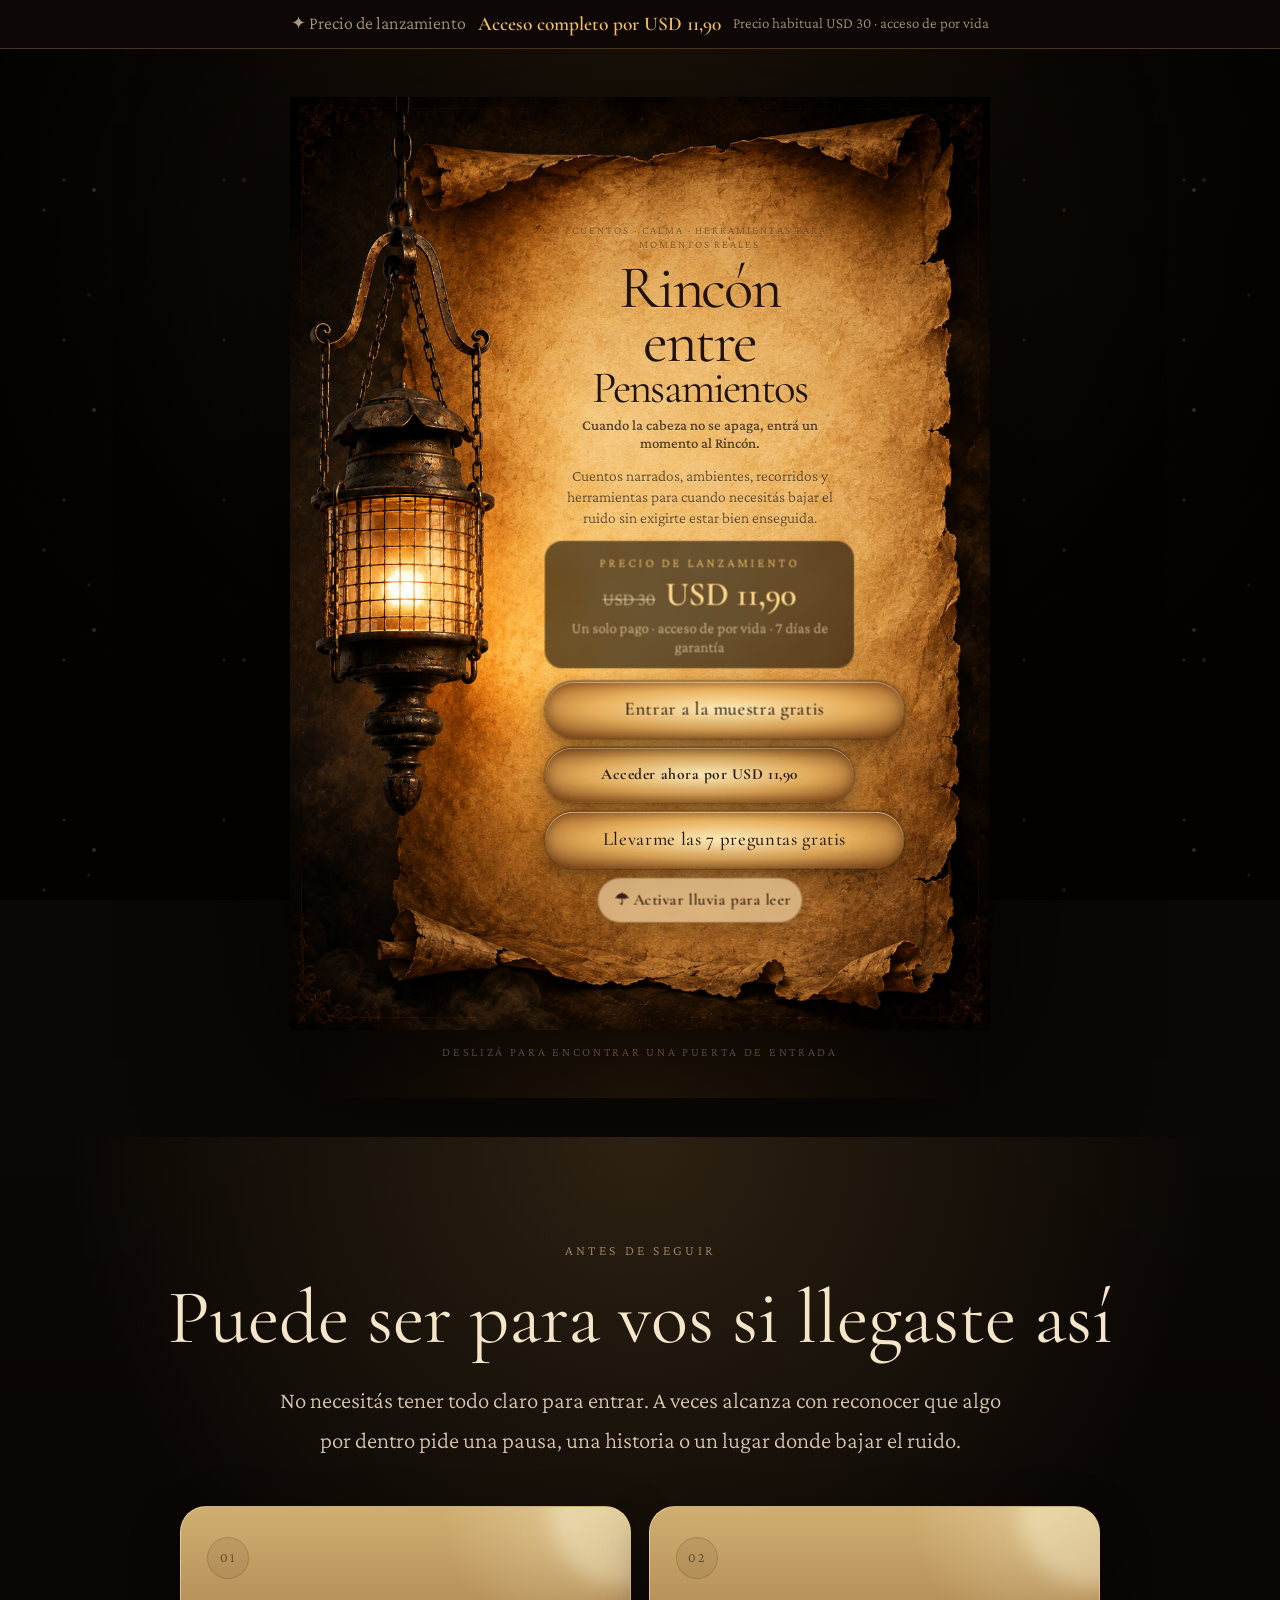
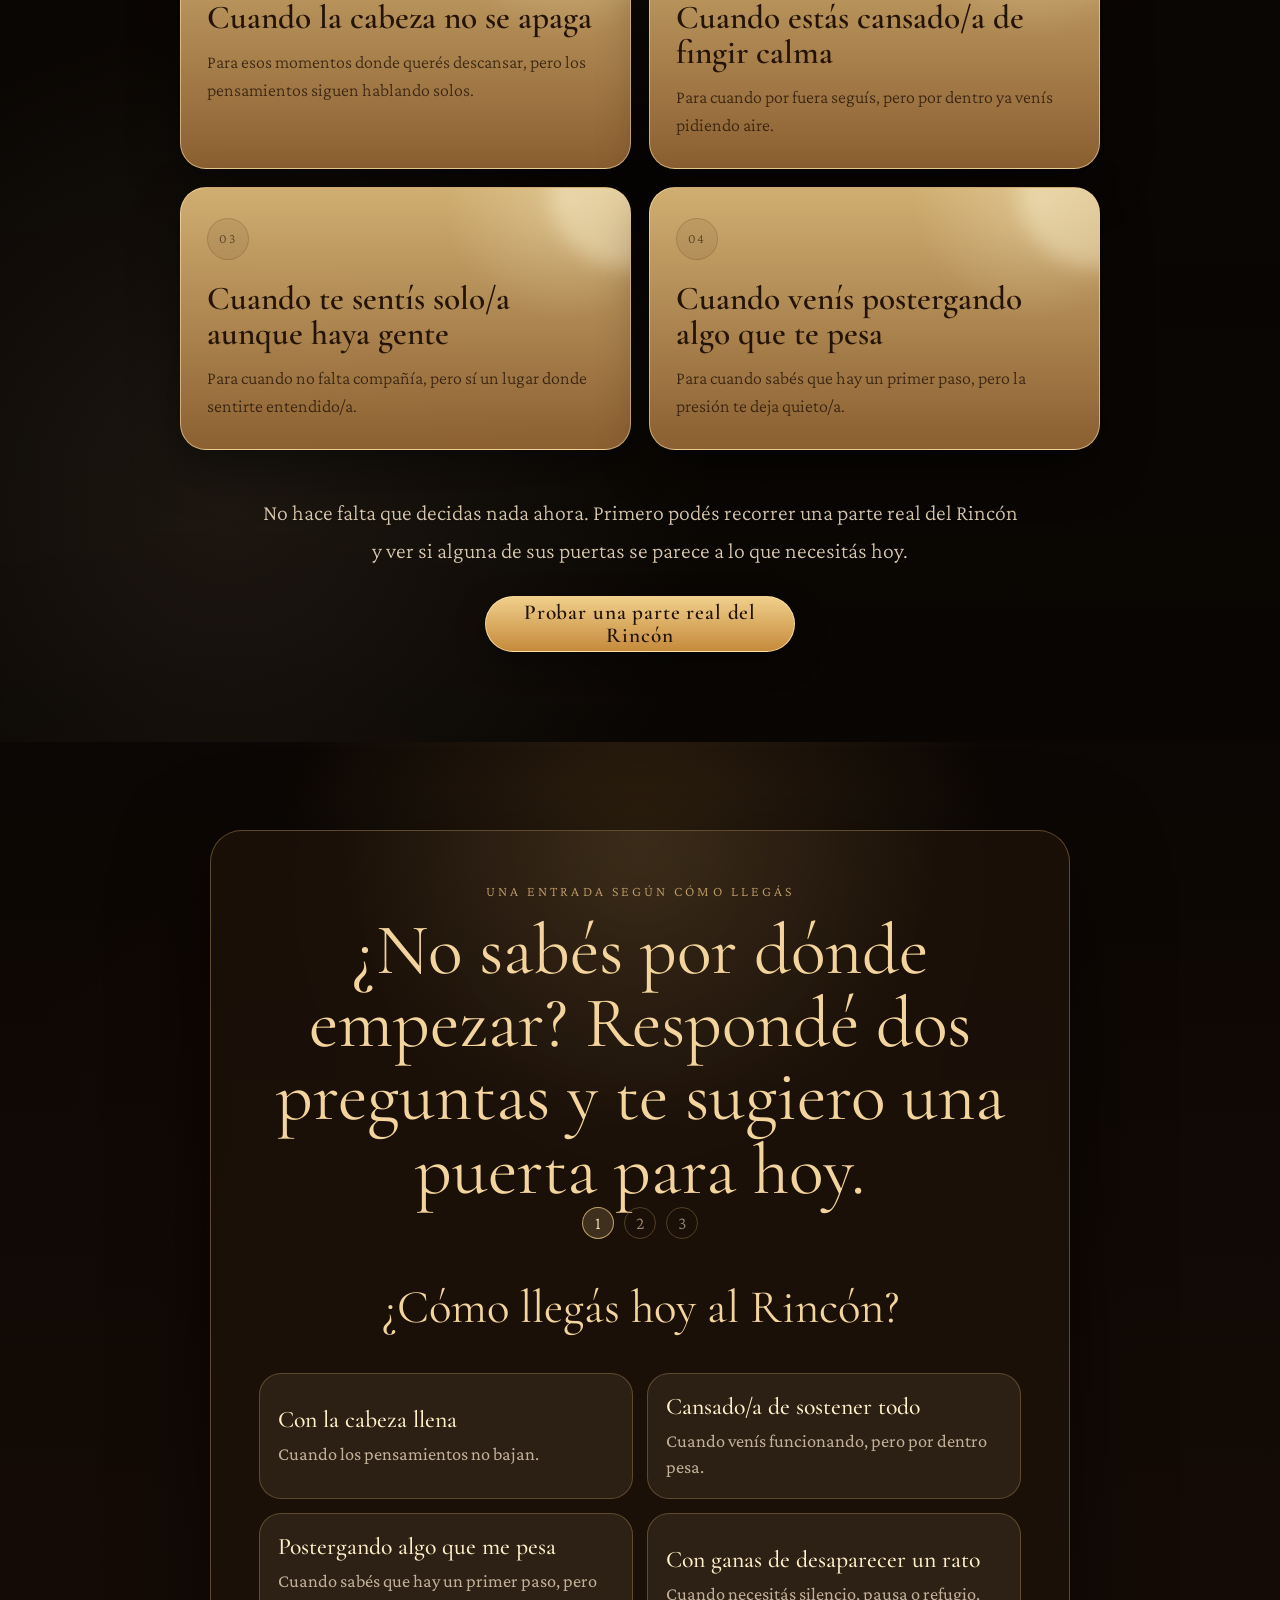
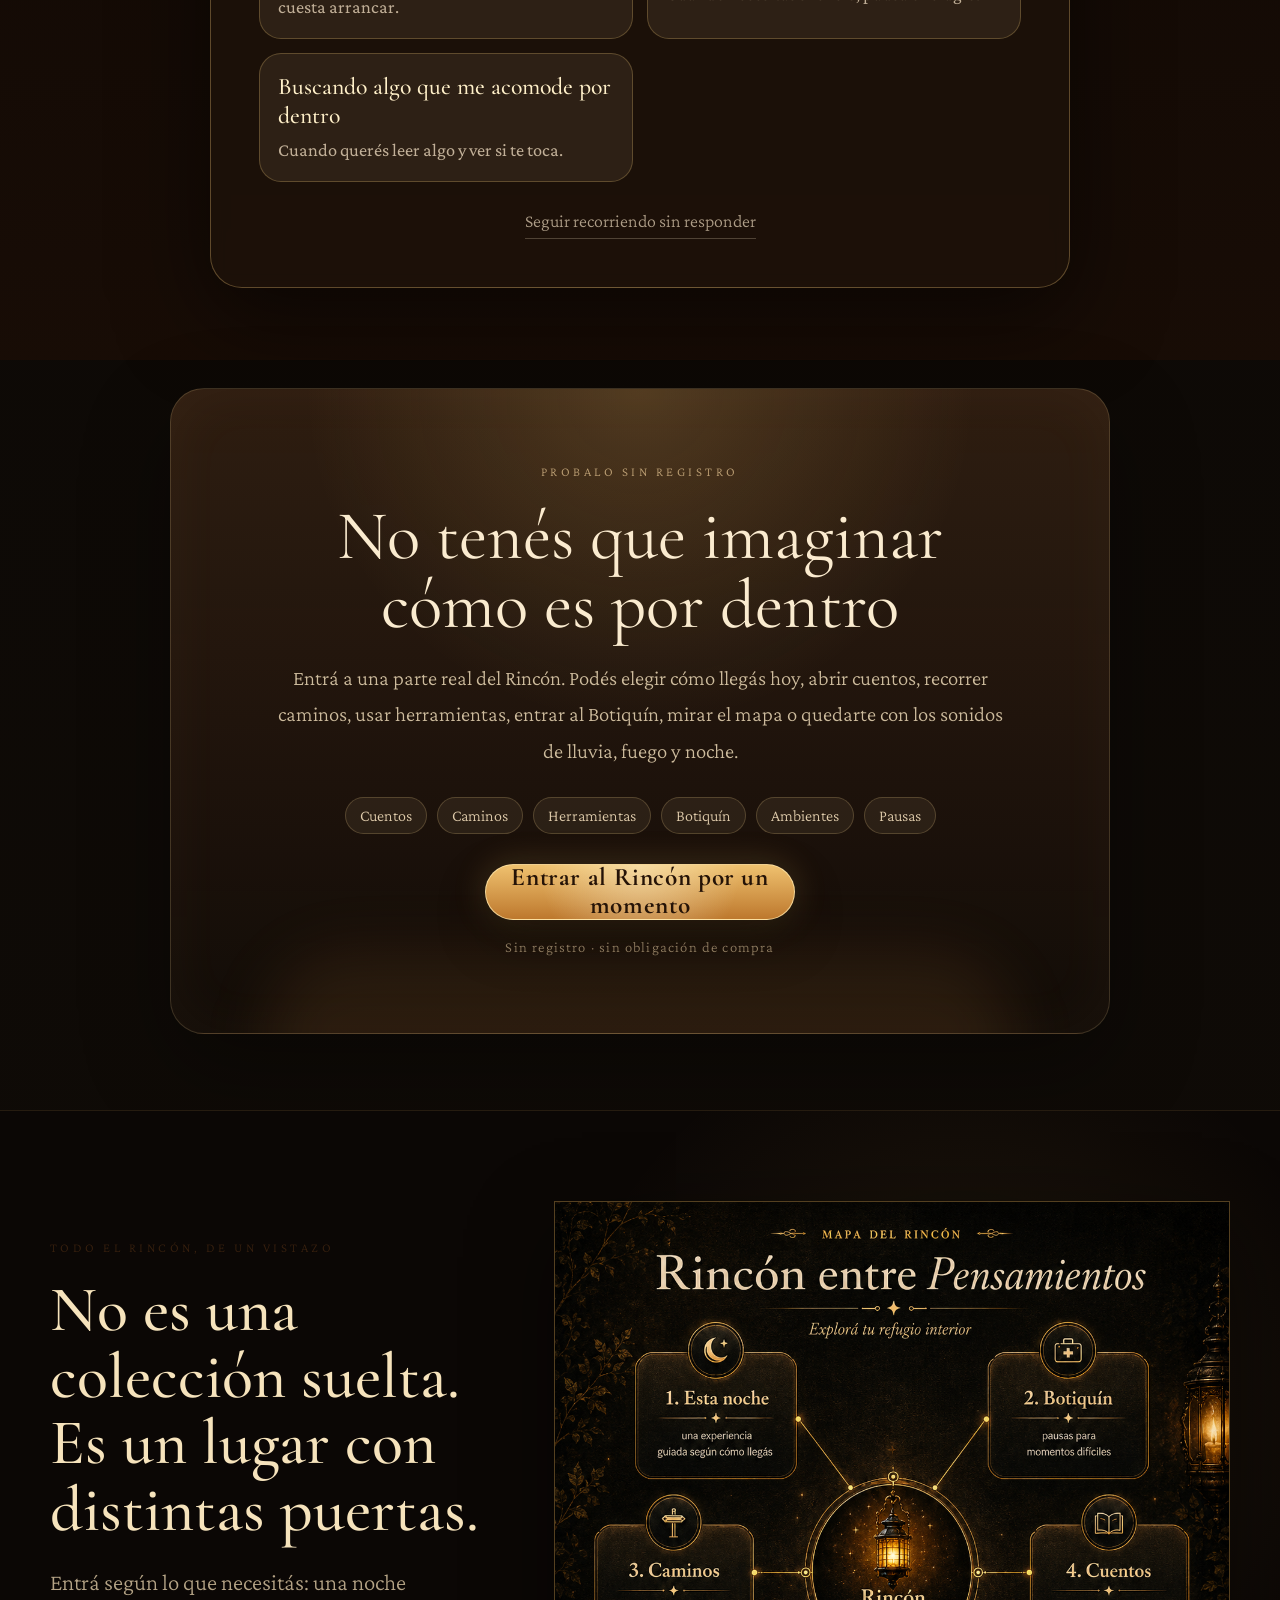
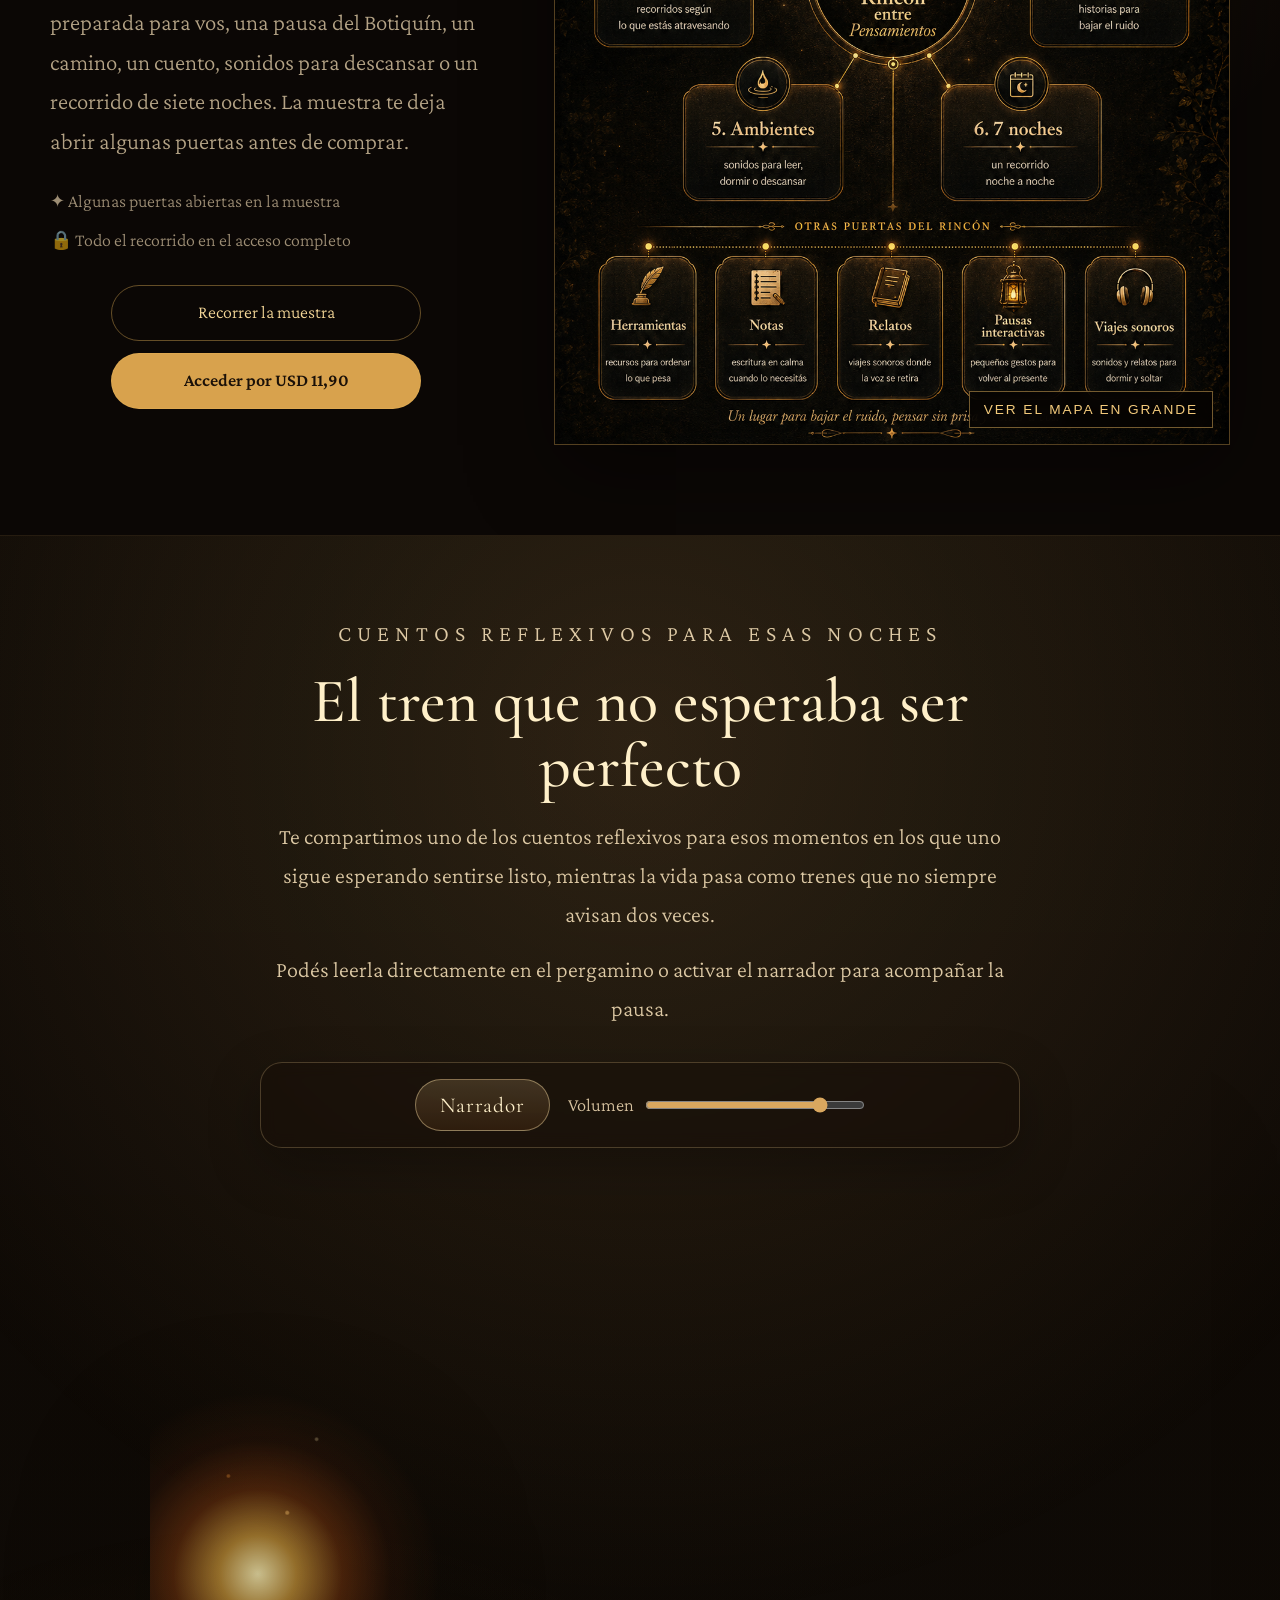
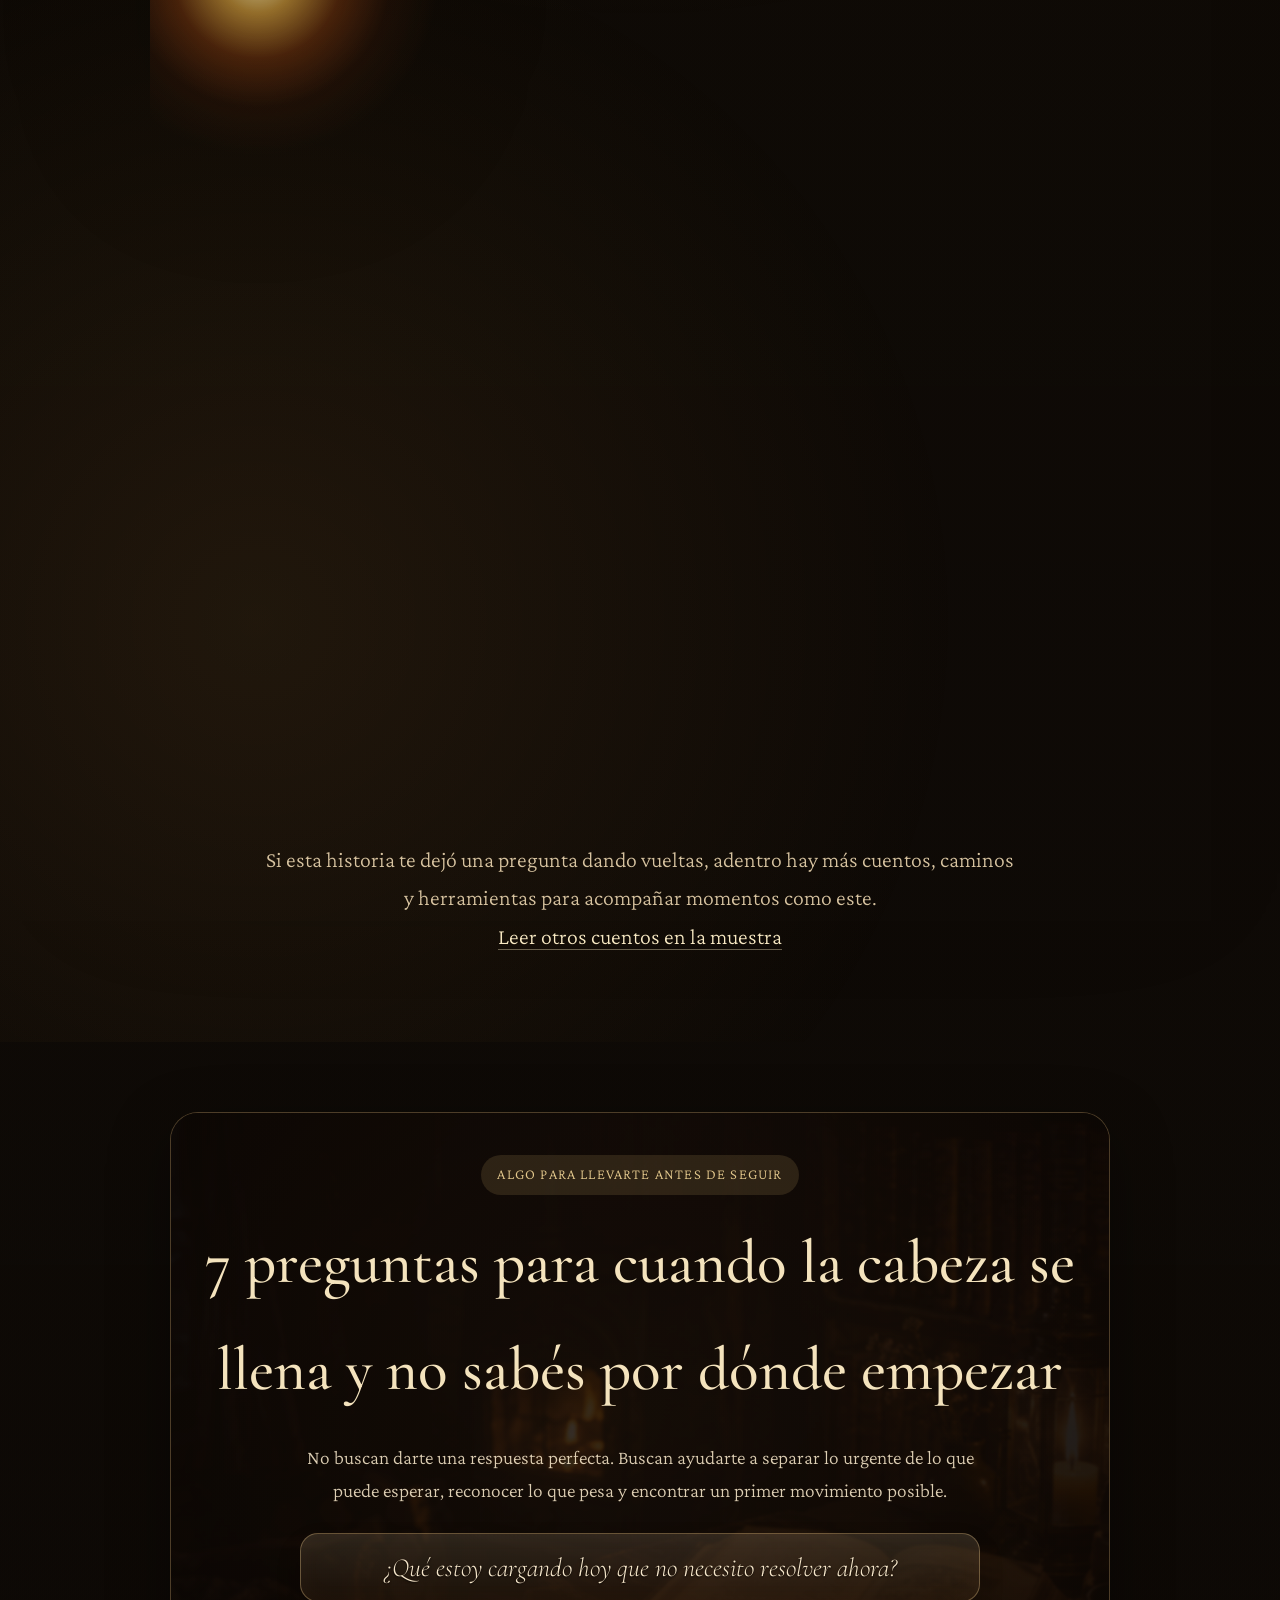
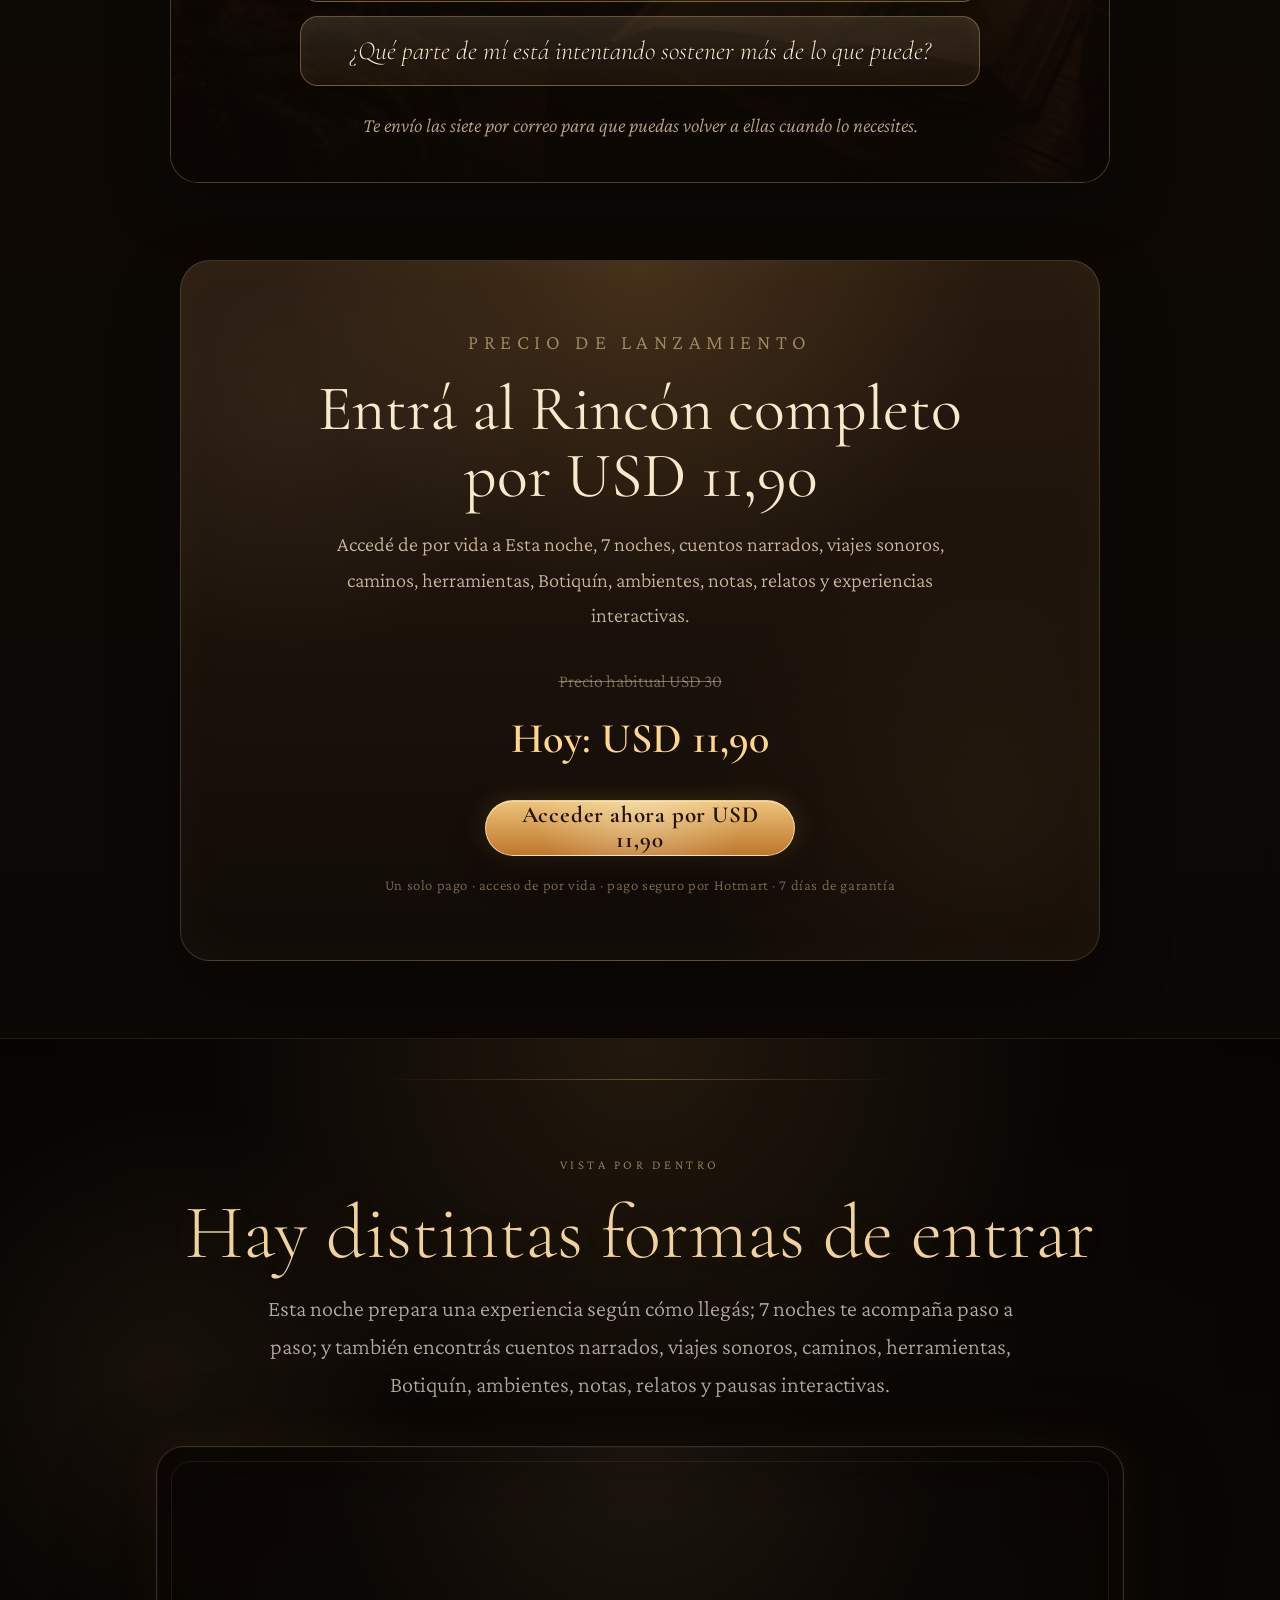
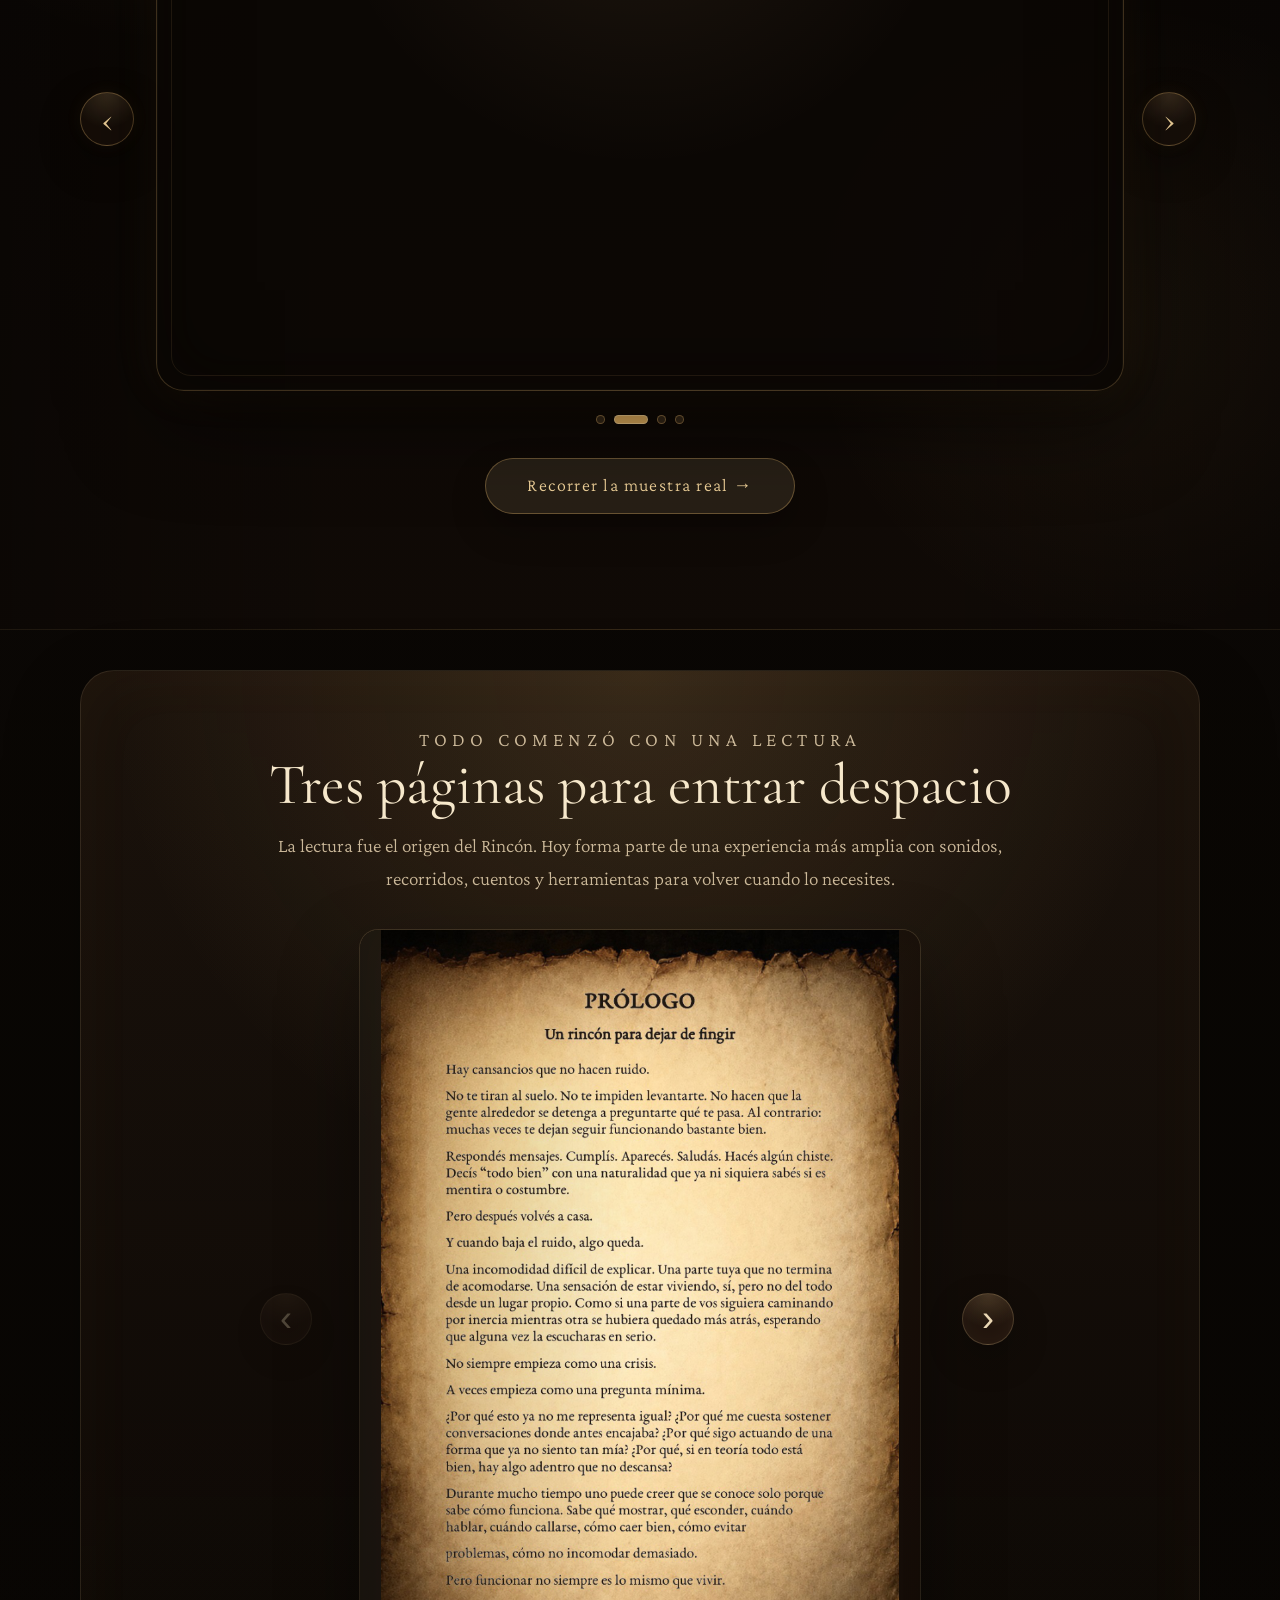
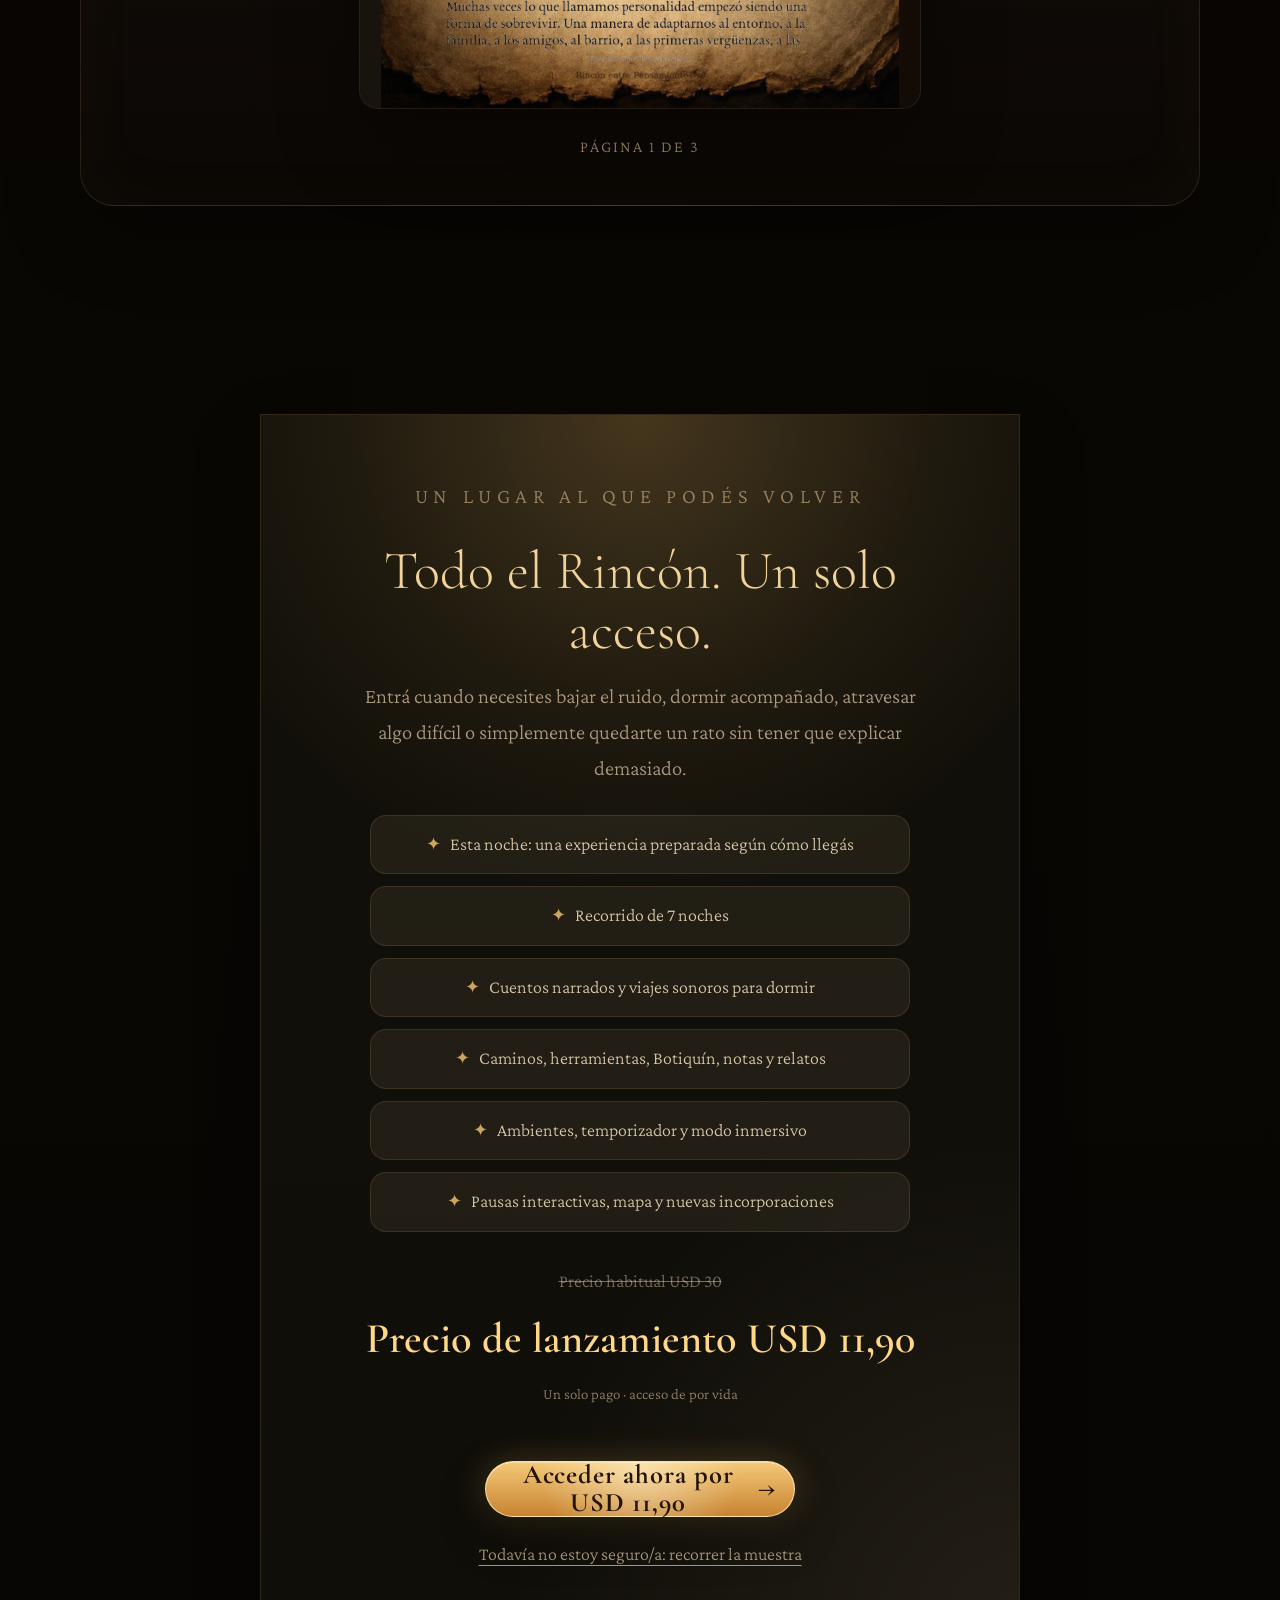
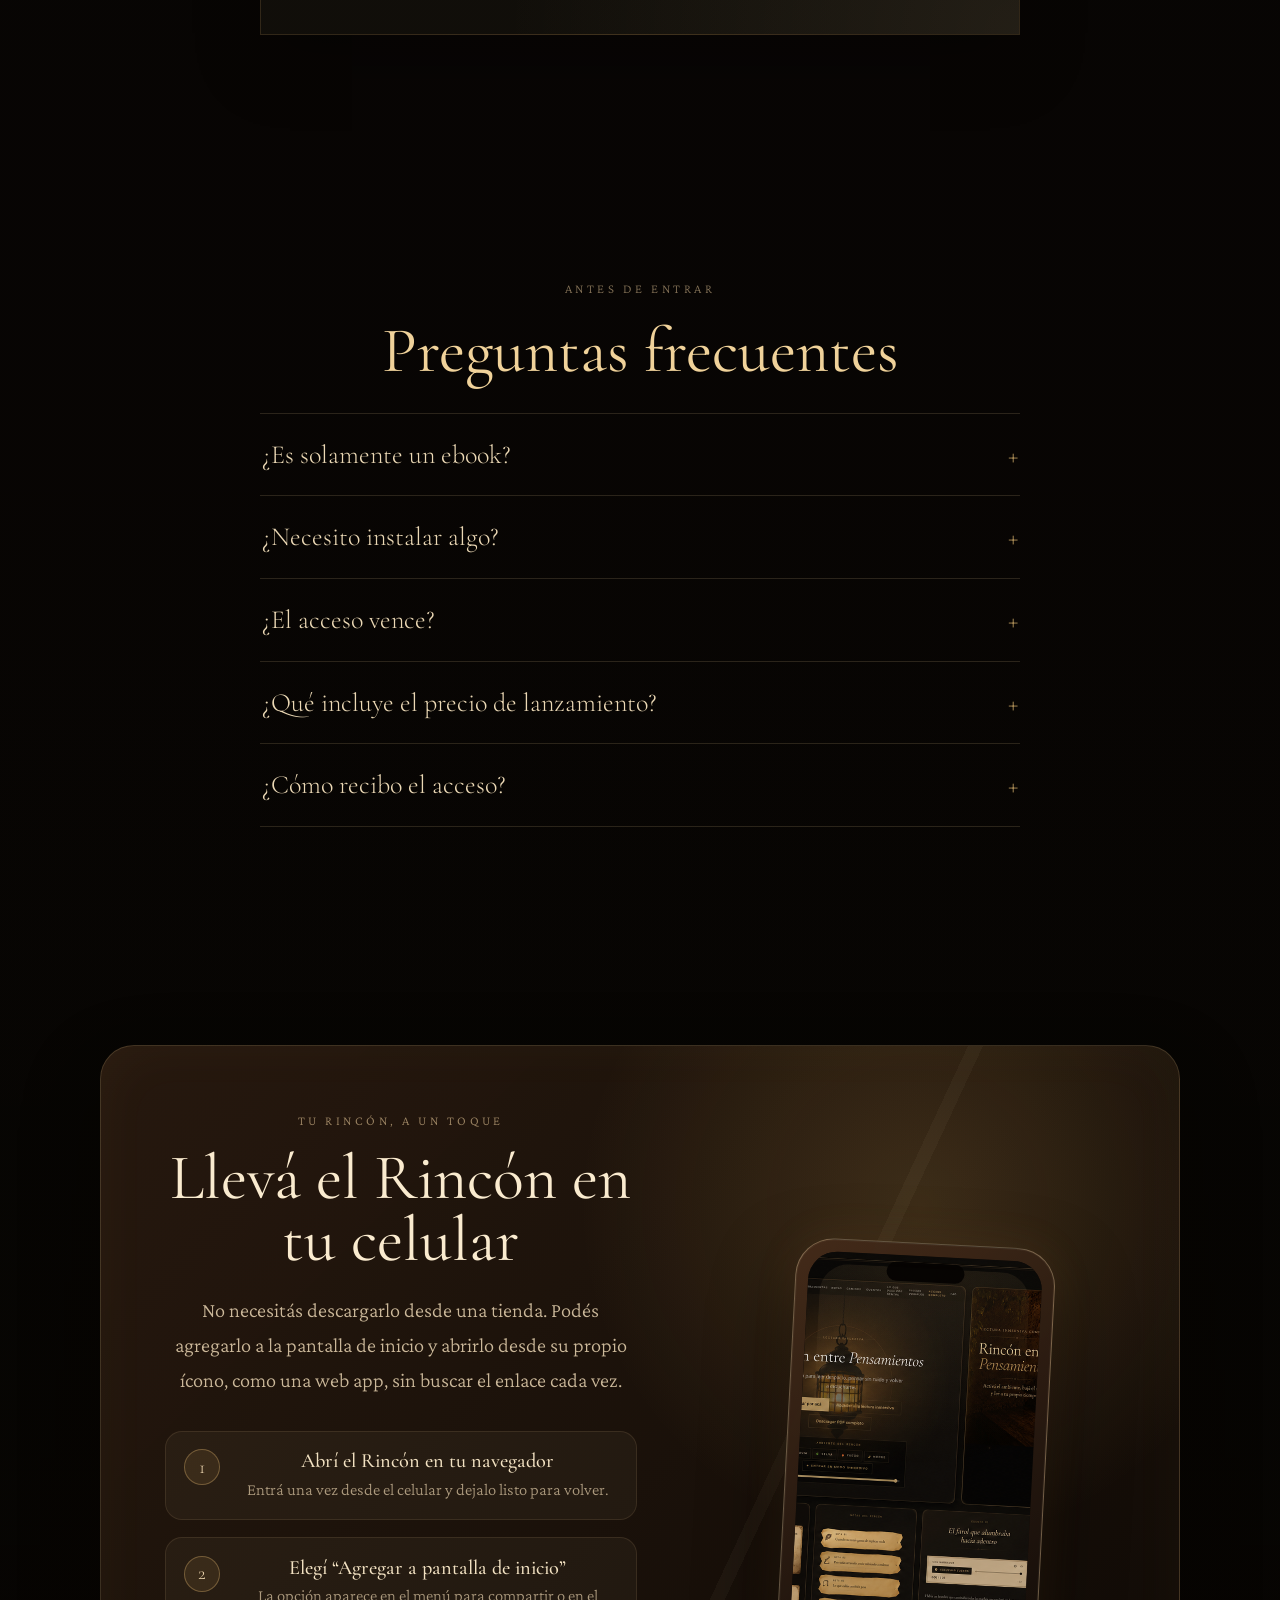
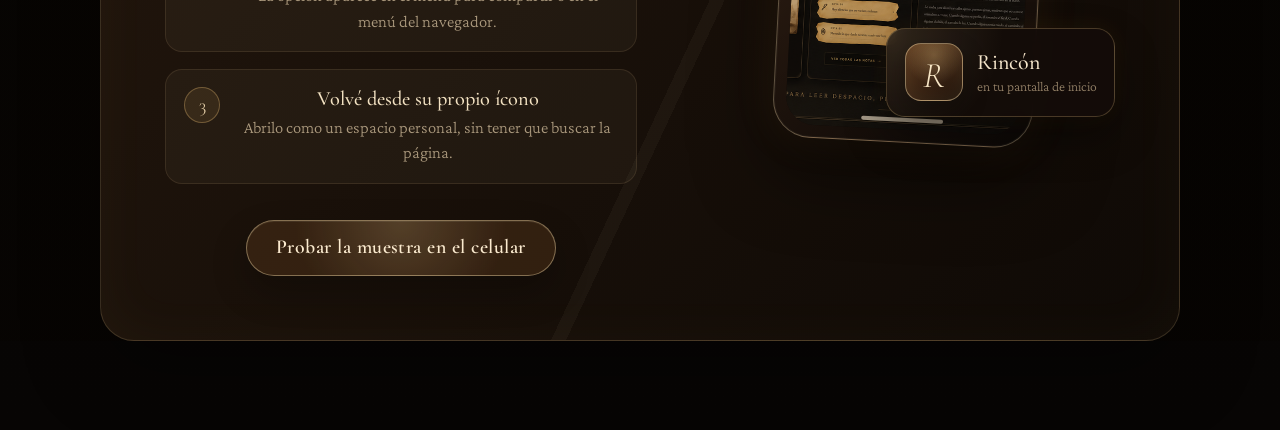
==== commit 69a66e7a: "Add files via upload" ====
--- a/index.html
+++ b/index.html
@@ -1,5 +1,5 @@
 <!DOCTYPE html>
- 
+
 <html lang="es">
 <head>
 <!-- MailerLite Universal -->
@@ -30,7 +30,7 @@
 <link href="https://fonts.googleapis.com" rel="preconnect"/>
 <link crossorigin="" href="https://fonts.gstatic.com" rel="preconnect"/>
 <link href="https://fonts.googleapis.com/css2?family=Cormorant+Garamond:wght@300;400;500;600&amp;family=Crimson+Pro:wght@300;400;500&amp;display=swap" rel="stylesheet"/>
-<link href="style.css?v=botones-uniformes-1" rel="stylesheet"/>
+<link href="style.css?v=botones-uniformes-2" rel="stylesheet"/>
 <script defer src="./checkout.js"></script>
 <script defer src="./mapa.js"></script>
 <!-- ESTILOS NUEVOS: CUENTO GRATIS EN PERGAMINO + NARRADOR -->
@@ -1943,4 +1943,4 @@
 });
 </script>
 </body>
-</html>
+</html>
--- a/style.css
+++ b/style.css
@@ -11474,79 +11474,104 @@
   }
 }
 
-/* BOTONES UNIFORMES — REGLA DEFINITIVA
-   Todos los CTA visibles comparten exactamente ancho y alto.
-   Esta capa queda al final para que ninguna regla anterior la pise.
-   ================================================================ */
-body.landing-lanzamiento {
-  --cta-uniform-width: 310px;
-  --cta-uniform-height: 56px;
-}
+/* =========================================================
+   BOTONES CTA UNIFORMES — REGLA FINAL V2
+   Todos los botones de acción mantienen exactamente el mismo
+   ancho y la misma altura. Esta regla queda al final para que
+   ningún bloque anterior vuelva a modificar sus dimensiones.
+   ========================================================= */
 
 body.landing-lanzamiento :is(
-  #inicio .hero-rincon-actions-conversion .hero-rincon-btn,
-  .hero-rincon-sound-actions .hero-rincon-btn,
+  a.hero-rincon-btn,
+  button.hero-rincon-btn,
   .momento-rincon-btn,
-  .guia-recomendaciones a,
   .guia-btn-principal,
   .guia-btn-secundario,
   .muestra-real-btn,
   .mapa-landing-actions a,
-  .btn-narrador,
   .btn-acceso-completo-intermedio,
   .showcase-cta,
   .btn-pergamino-descarga,
   .webapp-movil-cta
 ) {
+  display: inline-flex !important;
+  width: 310px !important;
+  min-width: 310px !important;
+  max-width: 310px !important;
+  height: 56px !important;
+  min-height: 56px !important;
+  max-height: 56px !important;
+  padding: 0 18px !important;
   box-sizing: border-box !important;
-  display: inline-flex !important;
-  flex: 0 0 var(--cta-uniform-width) !important;
-  width: var(--cta-uniform-width) !important;
-  min-width: var(--cta-uniform-width) !important;
-  max-width: var(--cta-uniform-width) !important;
-  height: var(--cta-uniform-height) !important;
-  min-height: var(--cta-uniform-height) !important;
-  max-height: var(--cta-uniform-height) !important;
-  padding: 0 18px !important;
   align-items: center !important;
   justify-content: center !important;
   text-align: center !important;
-  line-height: 1.12 !important;
+  line-height: 1.08 !important;
   white-space: normal !important;
-}
-
-body.landing-lanzamiento :is(
-  .hero-rincon-actions-conversion,
-  .hero-rincon-sound-actions,
-  .guia-acciones-finales,
-  .mapa-landing-actions
-) {
-  justify-items: center !important;
-  justify-content: center !important;
-  align-items: center !important;
+  flex: 0 0 310px !important;
 }
 
 body.landing-lanzamiento .hero-rincon-actions-conversion,
 body.landing-lanzamiento #inicio .hero-rincon-actions-conversion,
 body.landing-lanzamiento .hero-rincon-sound-actions {
-  width: var(--cta-uniform-width) !important;
-  min-width: var(--cta-uniform-width) !important;
-  max-width: var(--cta-uniform-width) !important;
+  width: 310px !important;
+  min-width: 310px !important;
+  max-width: 310px !important;
+  grid-template-columns: 310px !important;
+  justify-content: center !important;
+  justify-items: center !important;
+  align-items: center !important;
+  margin-left: auto !important;
+  margin-right: auto !important;
+}
+
+body.landing-lanzamiento :is(
+  .momento-rincon-cierre,
+  .guia-acciones,
+  .muestra-real-acciones,
+  .cta-intermedio-actions,
+  .showcase-actions,
+  .webapp-movil-copy
+) {
+  text-align: center;
 }
 
 body.landing-lanzamiento .mapa-landing-actions {
-  flex-direction: column !important;
+  align-items: center !important;
+  justify-content: center !important;
 }
 
 @media (max-width: 700px) {
-  body.landing-lanzamiento {
-    --cta-uniform-width: 270px;
-    --cta-uniform-height: 54px;
-  }
-}
-
-@media (max-width: 330px) {
-  body.landing-lanzamiento {
-    --cta-uniform-width: calc(100vw - 32px);
-  }
-}
+  body.landing-lanzamiento :is(
+    a.hero-rincon-btn,
+    button.hero-rincon-btn,
+    .momento-rincon-btn,
+    .guia-btn-principal,
+    .guia-btn-secundario,
+    .muestra-real-btn,
+    .mapa-landing-actions a,
+    .btn-acceso-completo-intermedio,
+    .showcase-cta,
+    .btn-pergamino-descarga,
+    .webapp-movil-cta
+  ) {
+    width: min(270px, calc(100vw - 28px)) !important;
+    min-width: min(270px, calc(100vw - 28px)) !important;
+    max-width: min(270px, calc(100vw - 28px)) !important;
+    height: 54px !important;
+    min-height: 54px !important;
+    max-height: 54px !important;
+    padding: 0 14px !important;
+    flex-basis: min(270px, calc(100vw - 28px)) !important;
+  }
+
+  body.landing-lanzamiento .hero-rincon-actions-conversion,
+  body.landing-lanzamiento #inicio .hero-rincon-actions-conversion,
+  body.landing-lanzamiento .hero-rincon-sound-actions {
+    width: min(270px, calc(100vw - 28px)) !important;
+    min-width: min(270px, calc(100vw - 28px)) !important;
+    max-width: min(270px, calc(100vw - 28px)) !important;
+    grid-template-columns: min(270px, calc(100vw - 28px)) !important;
+  }
+}
+
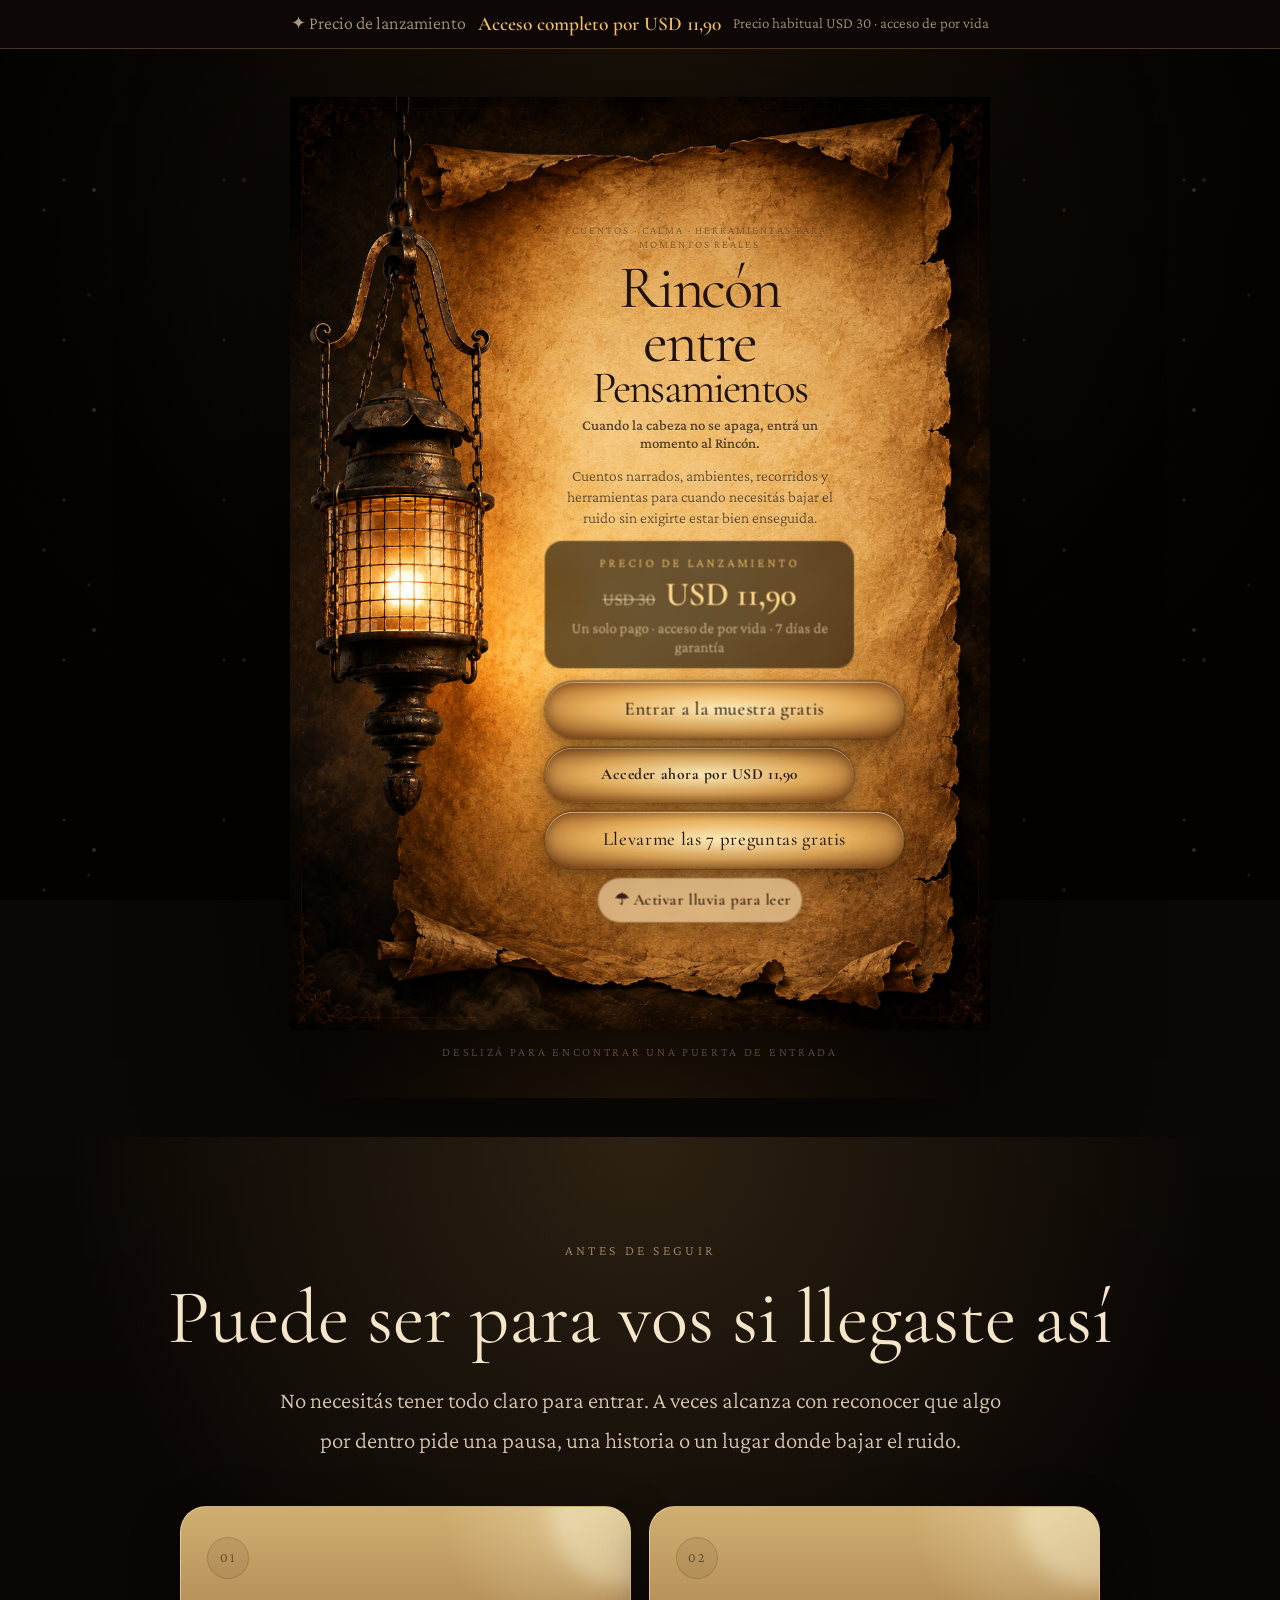
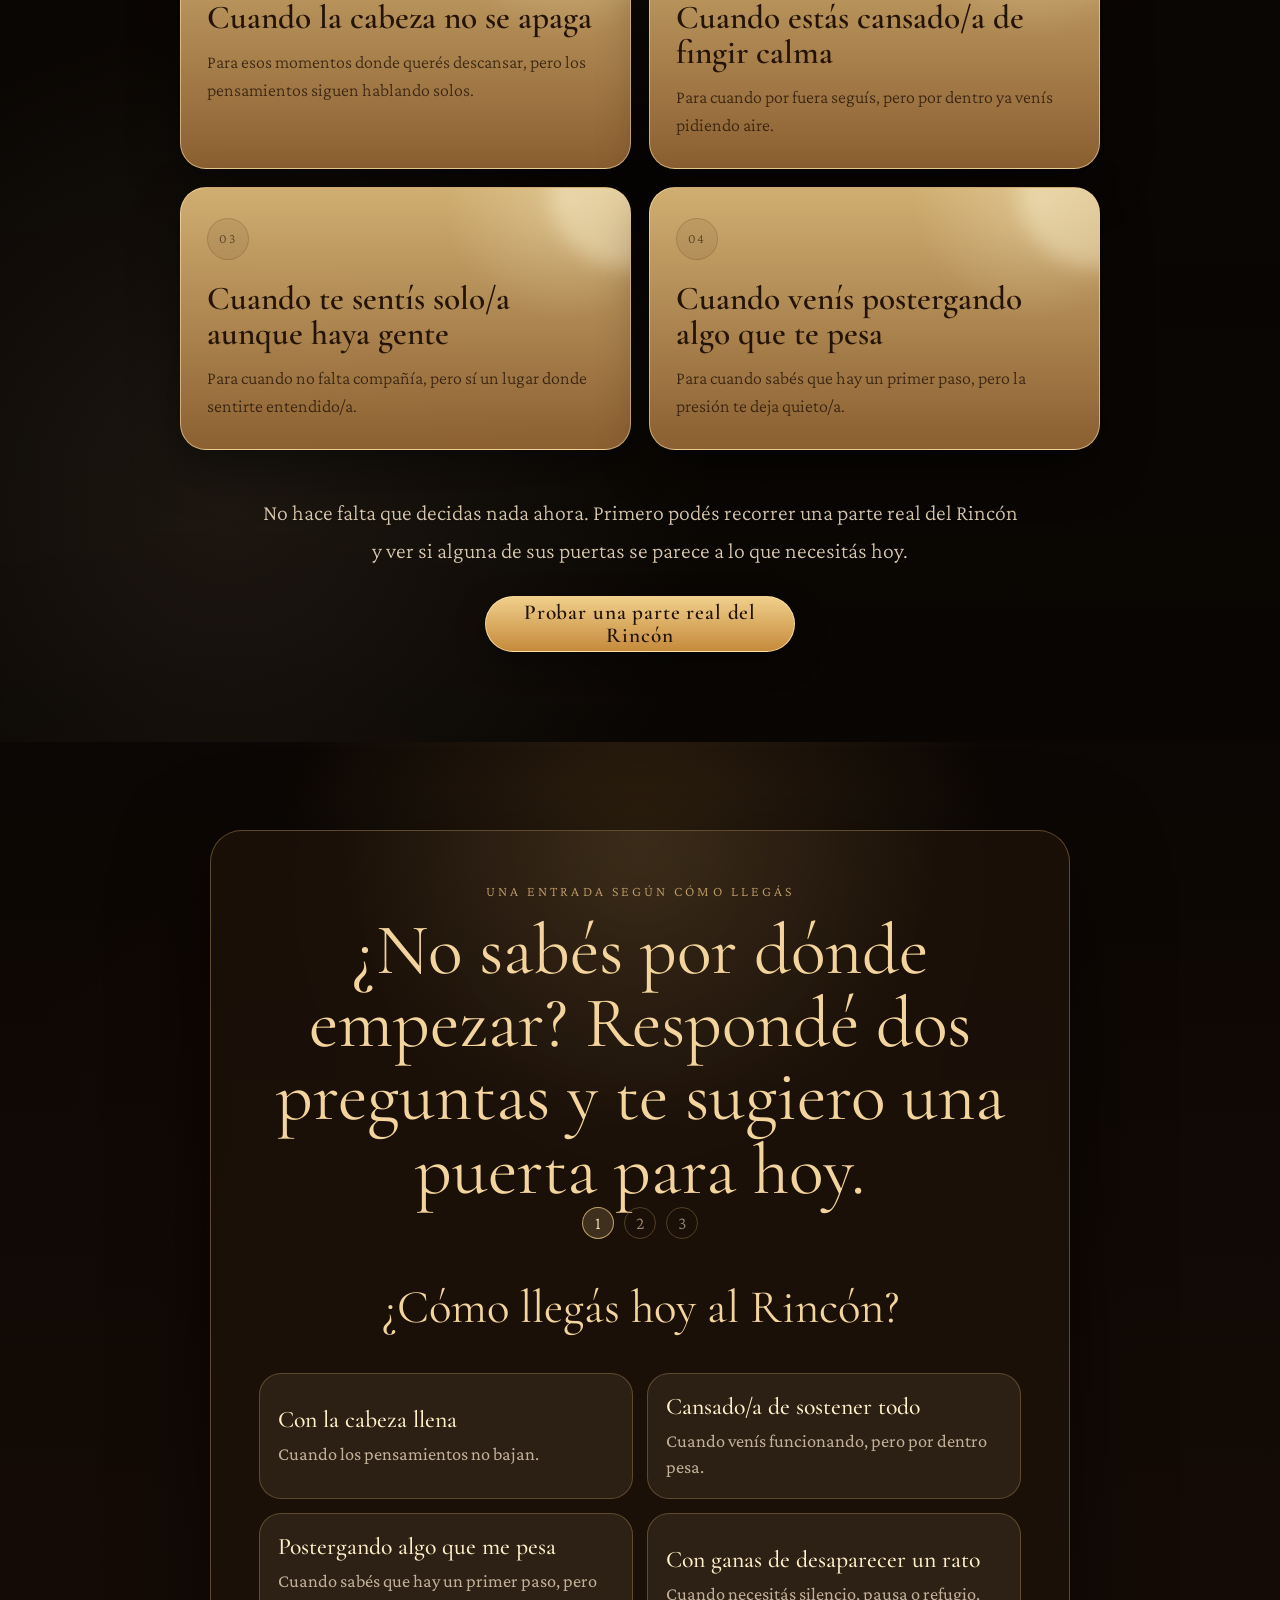
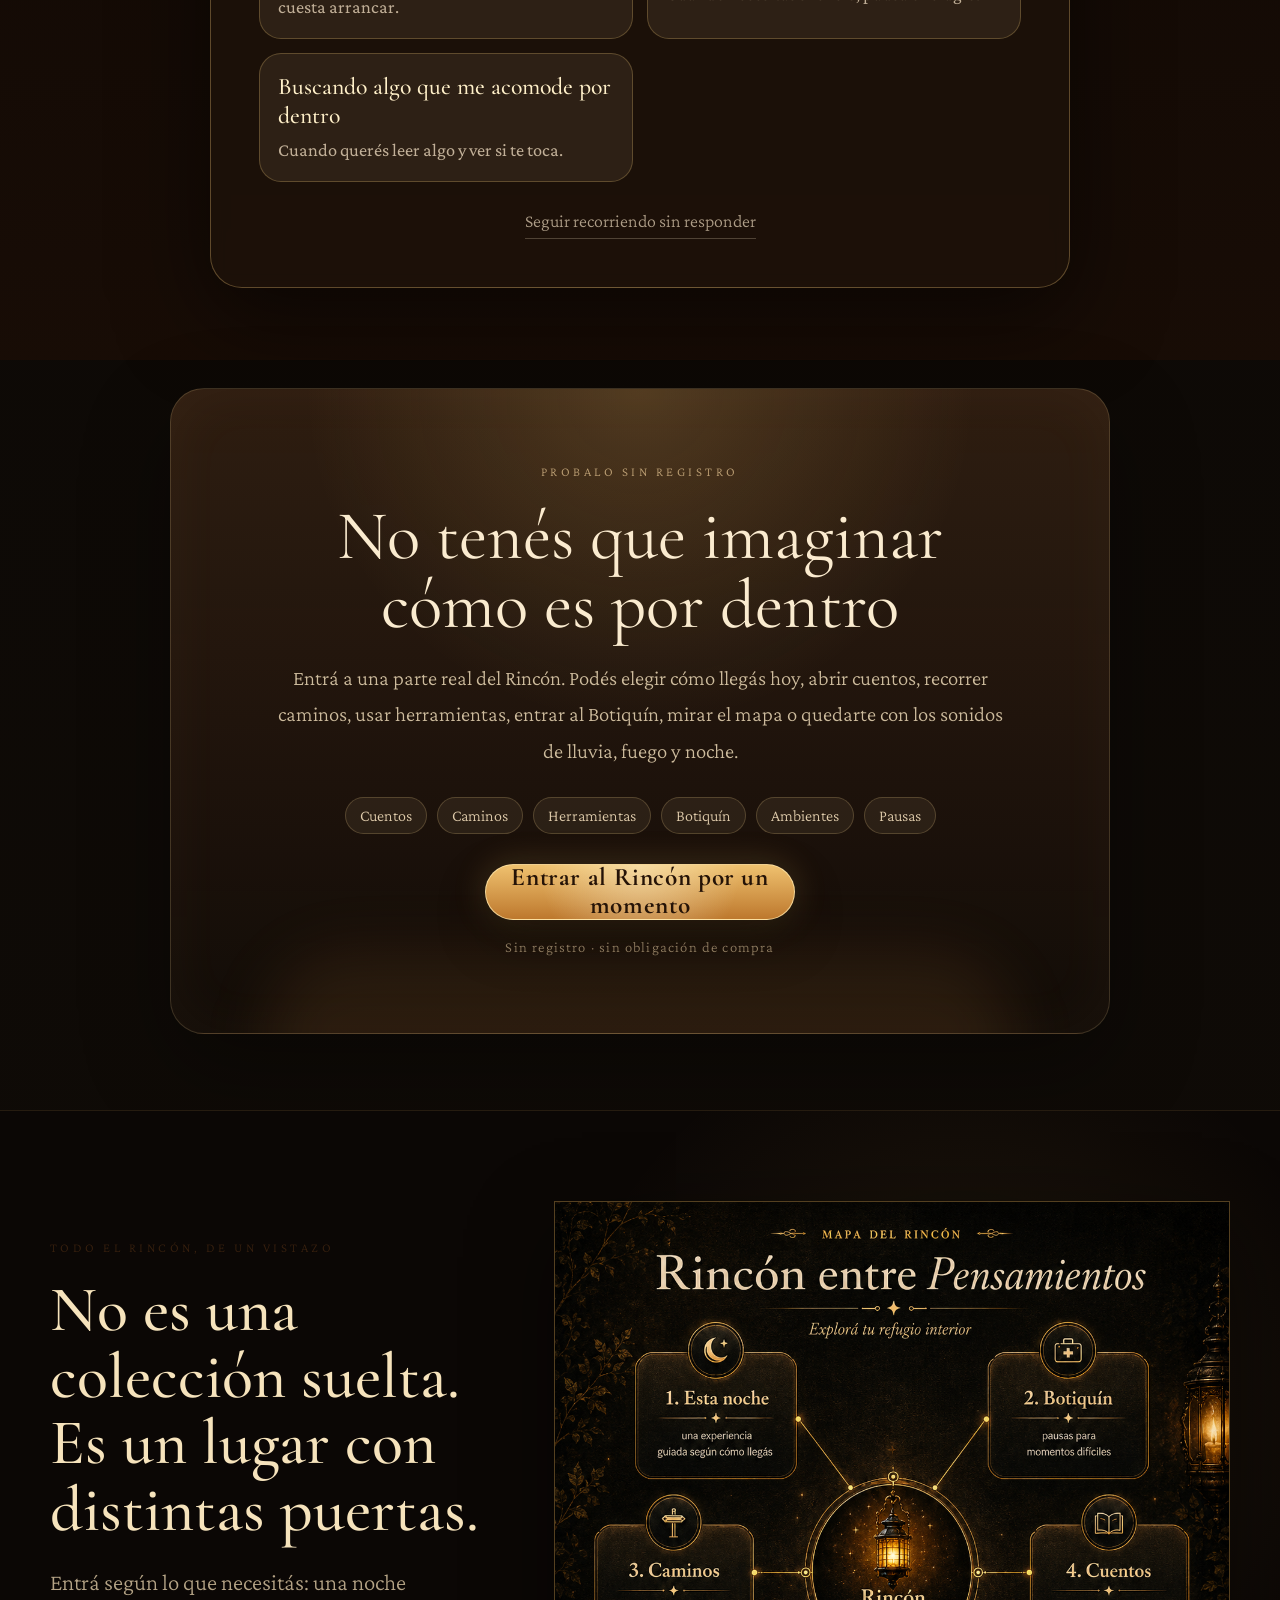
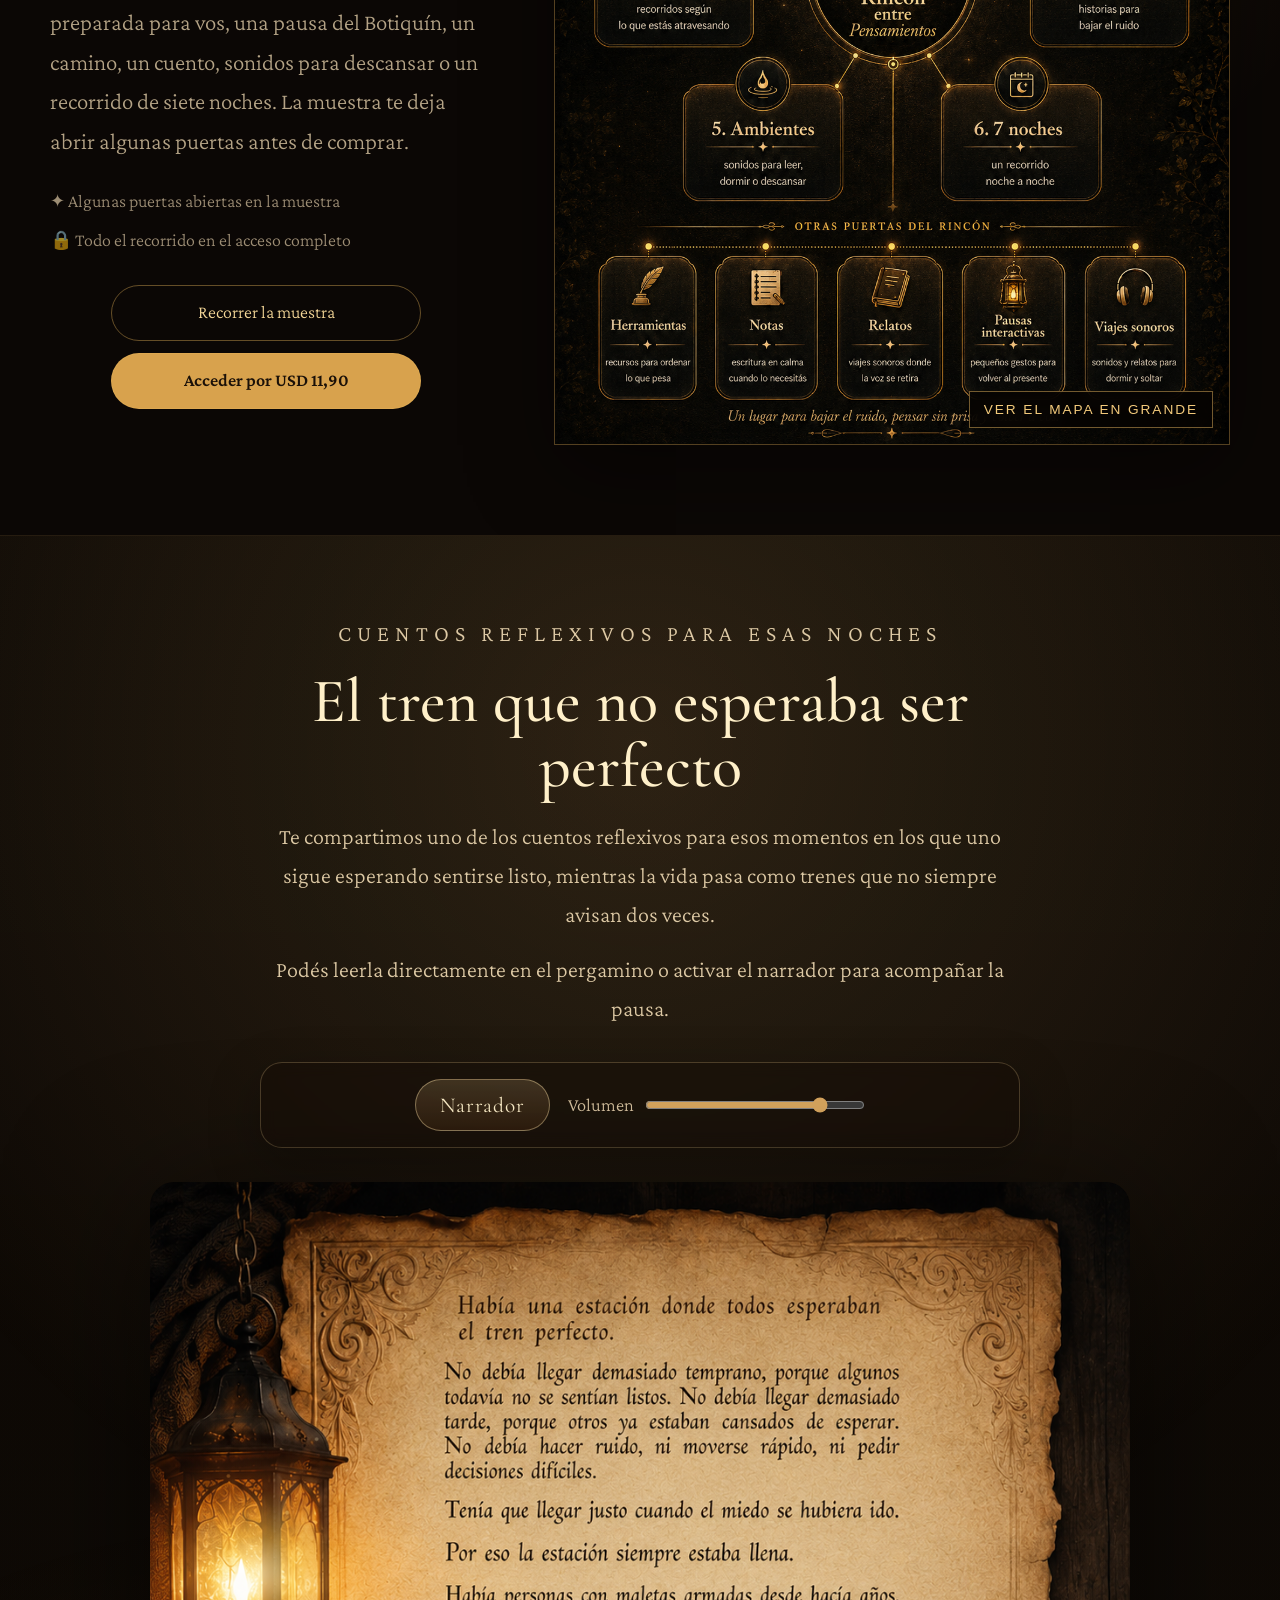
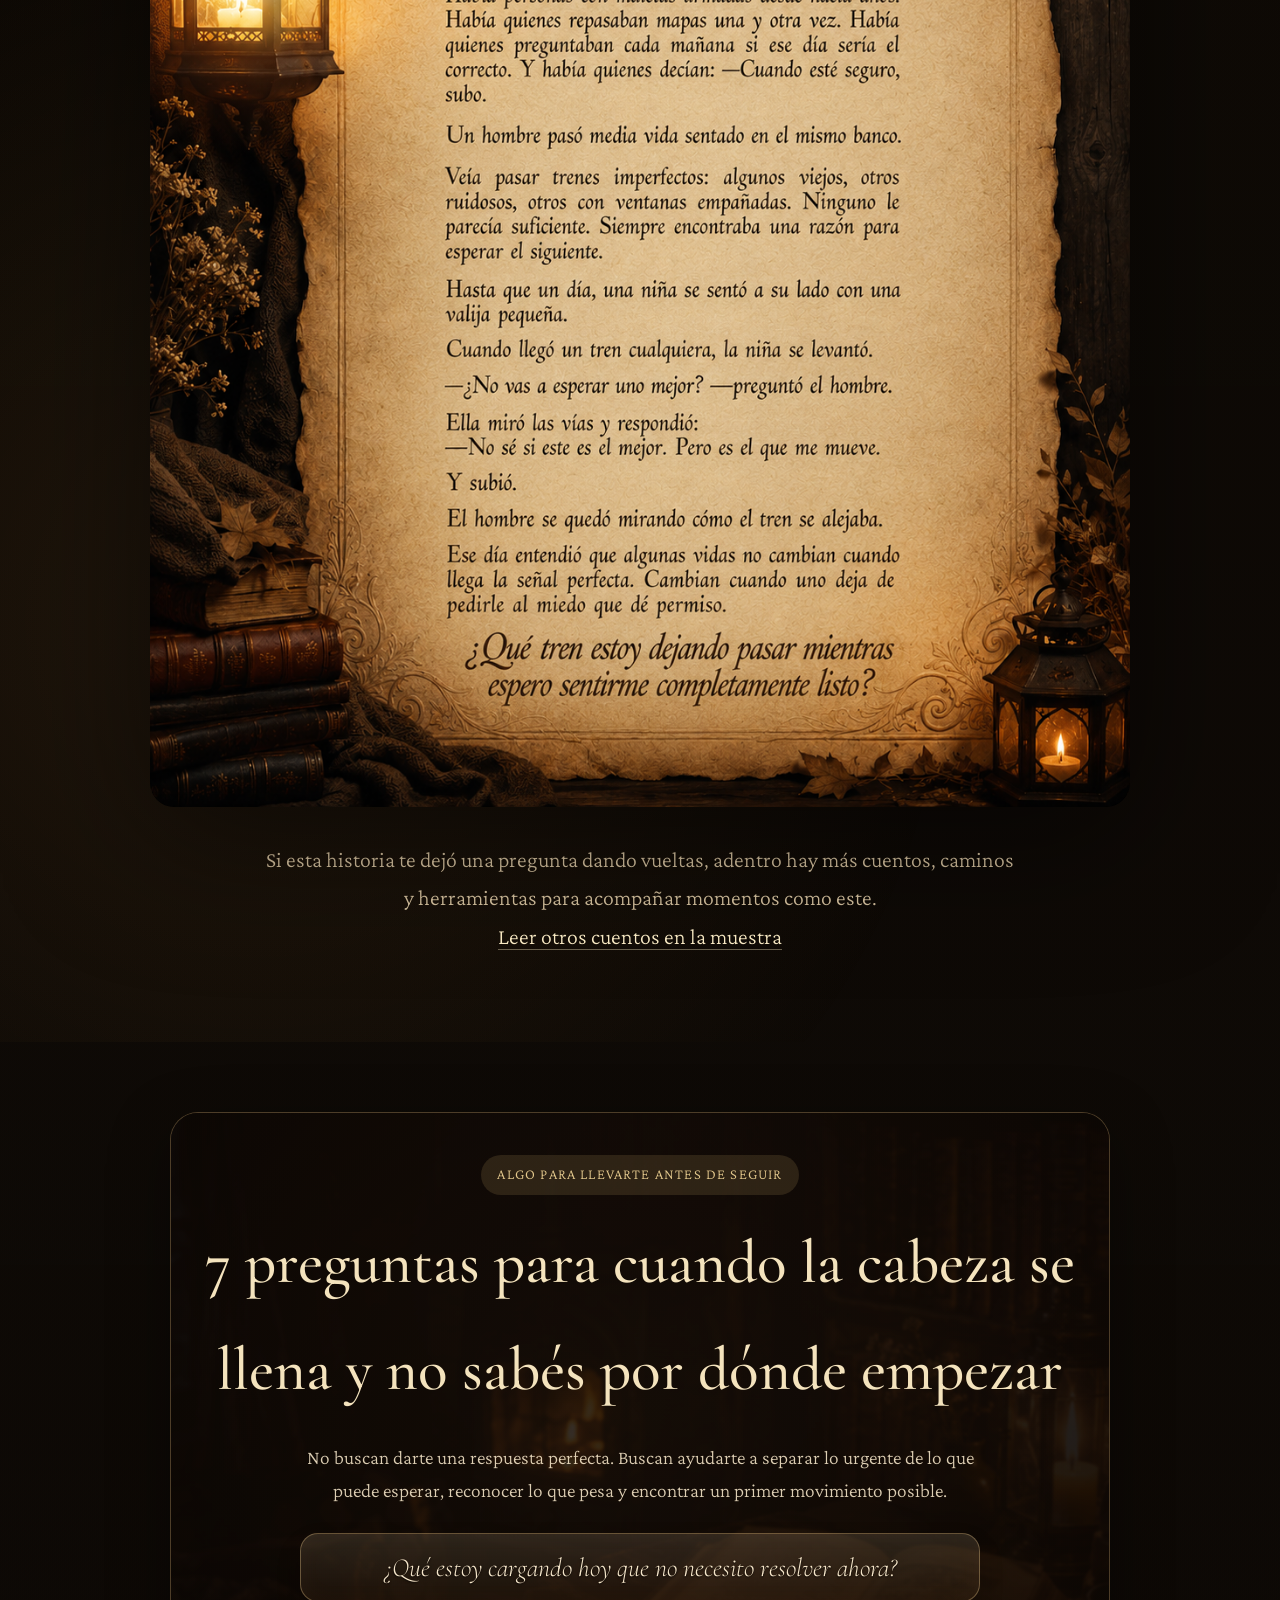
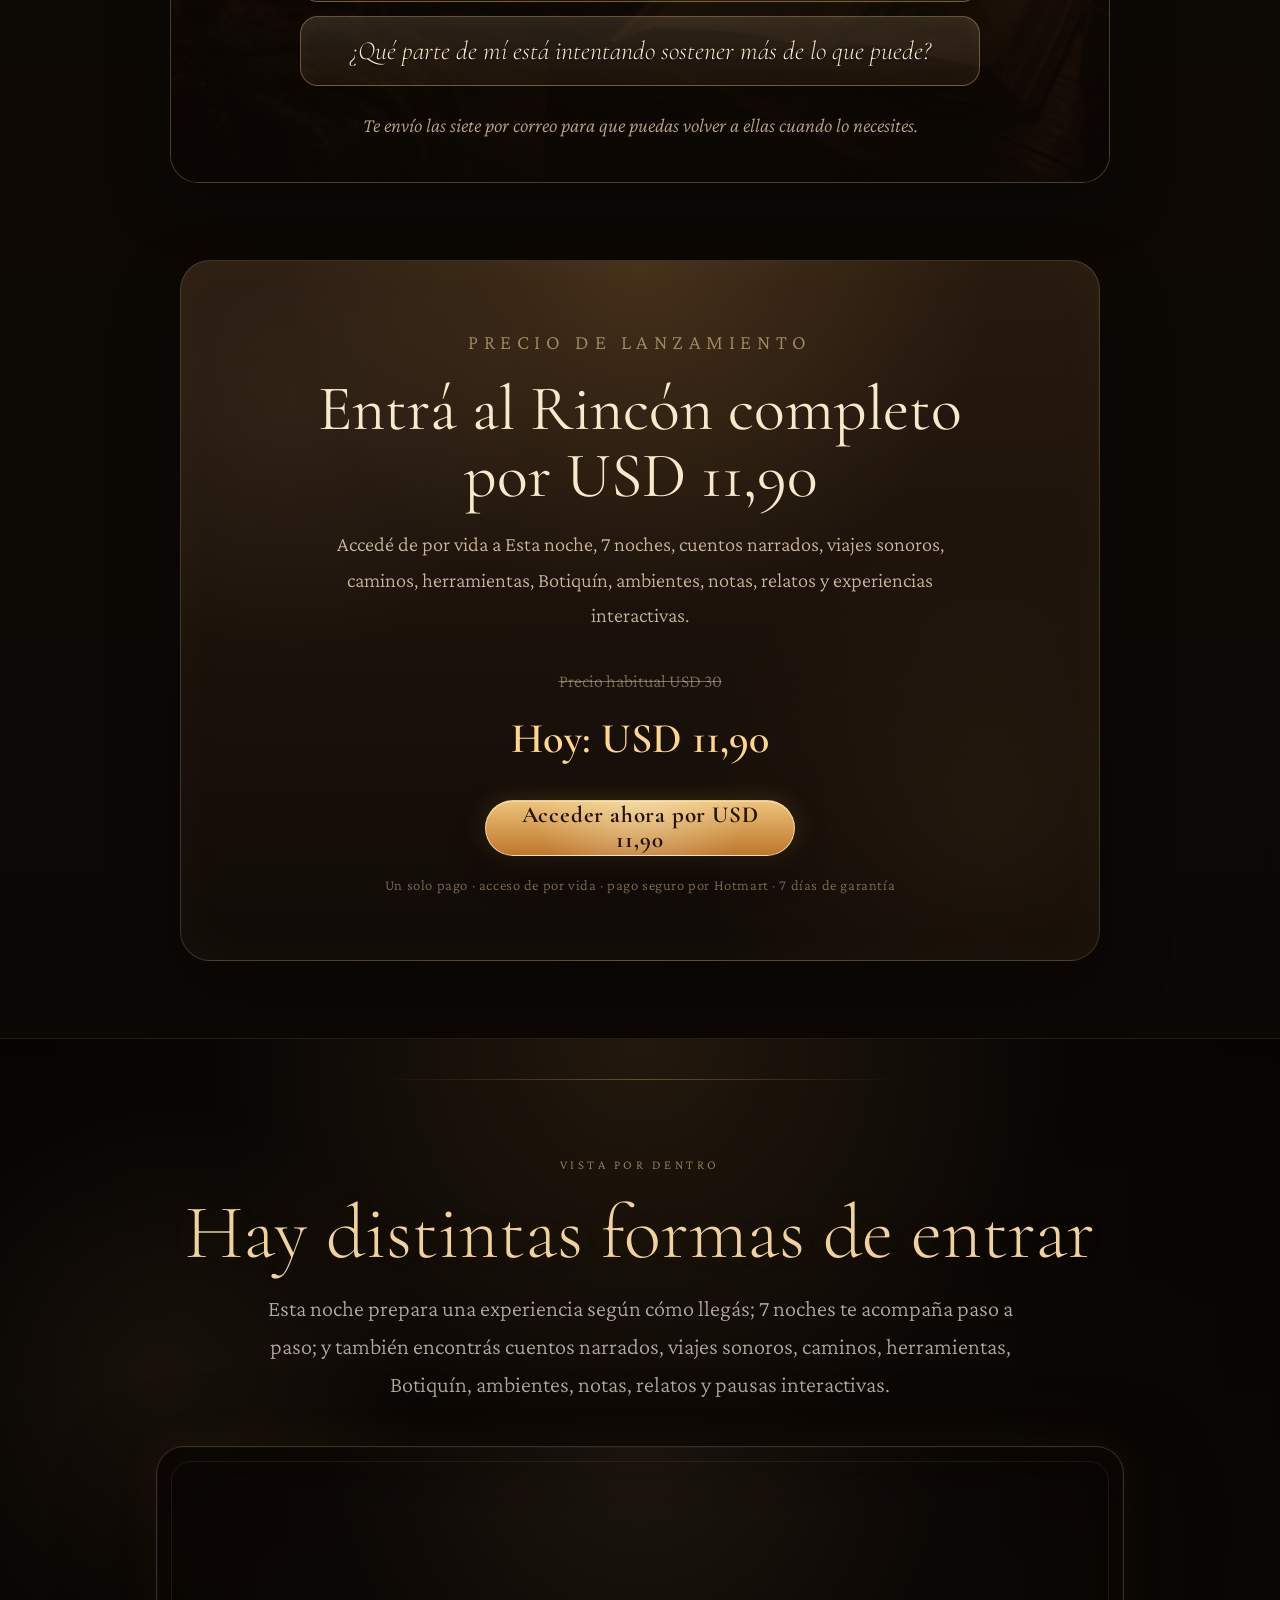
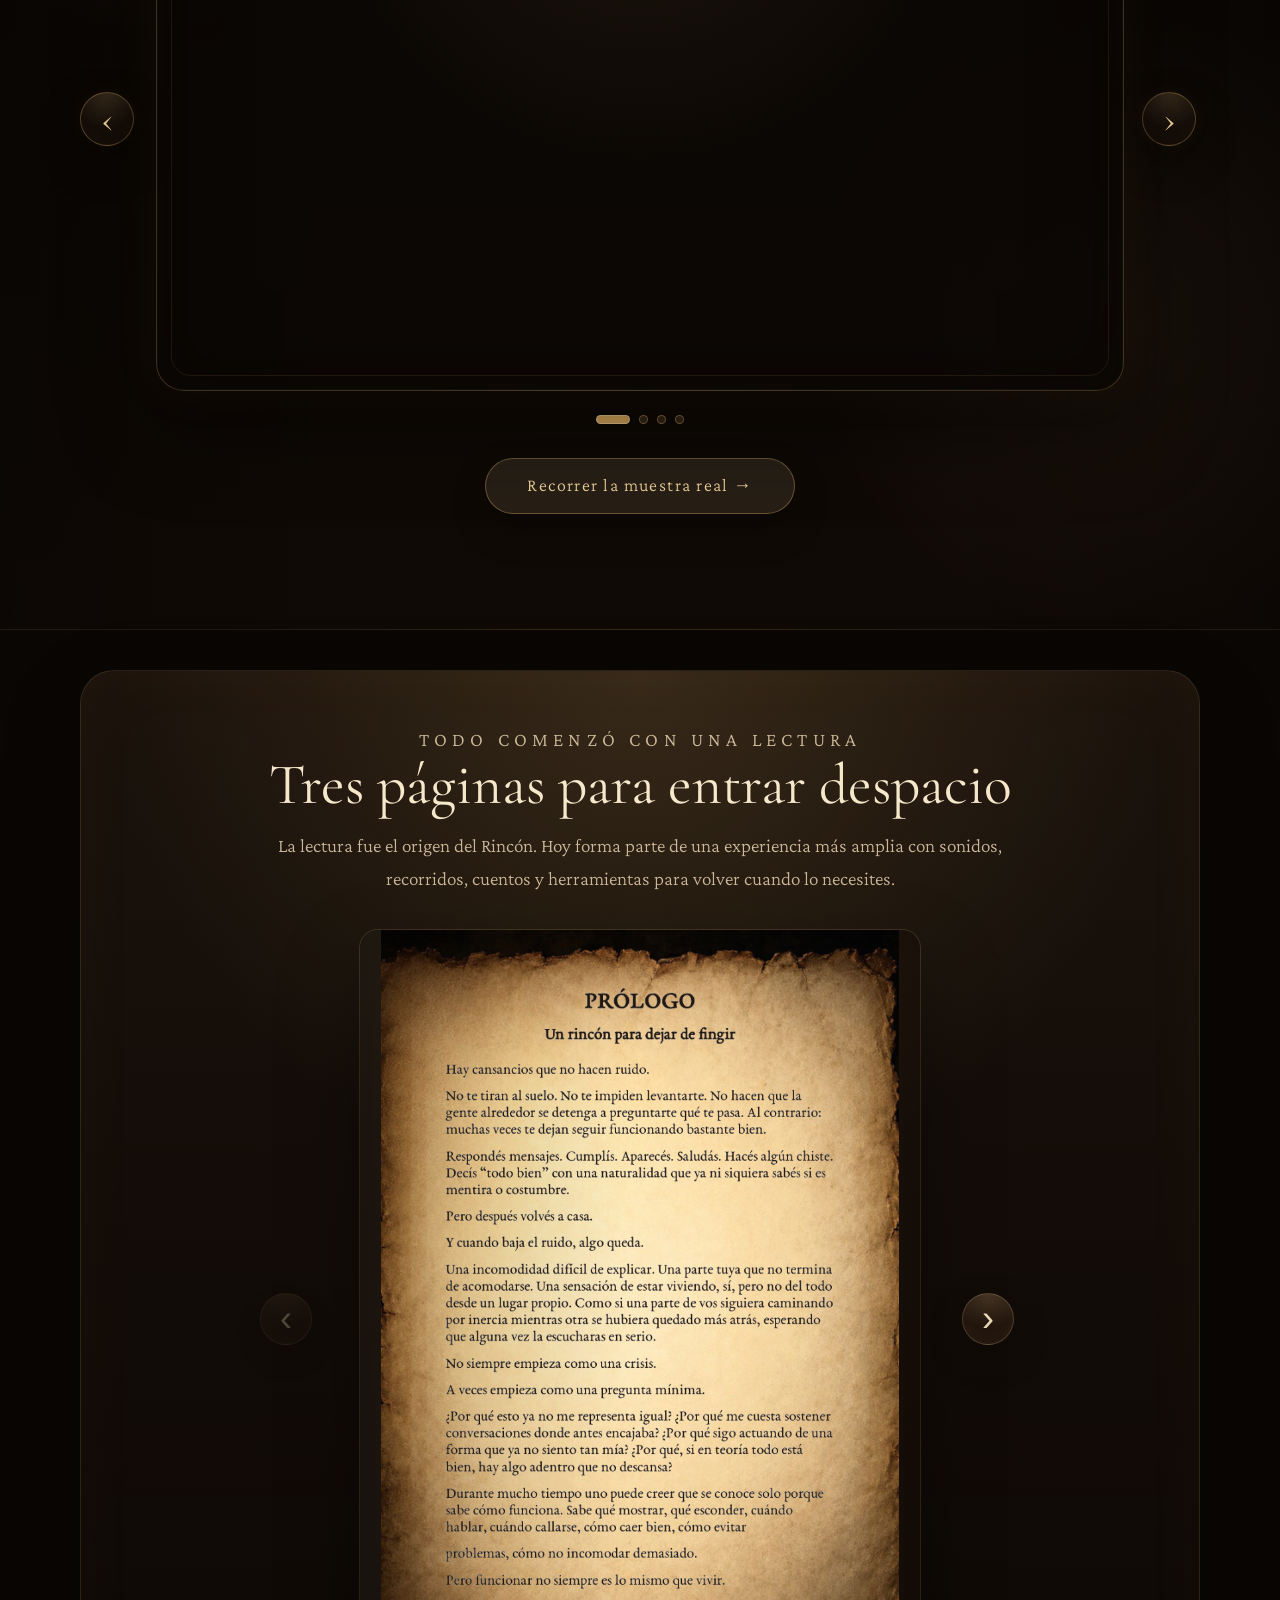
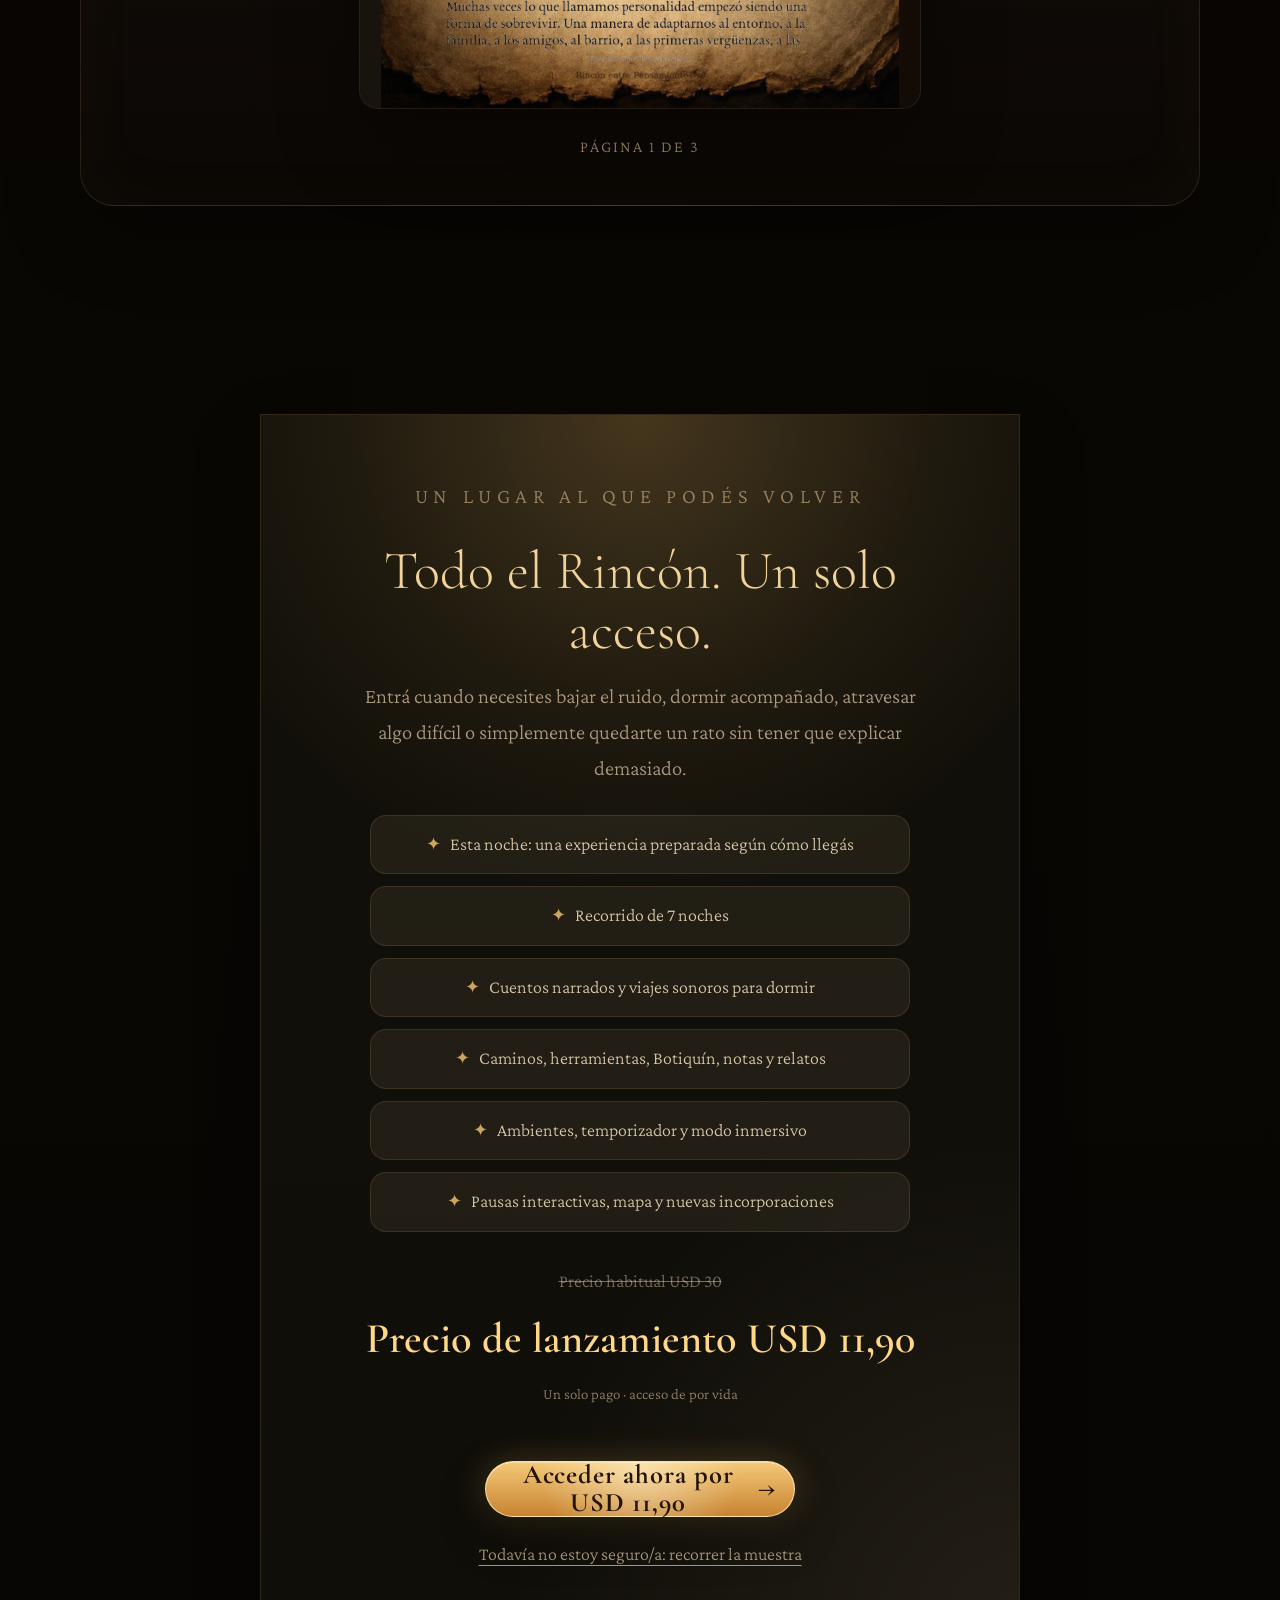
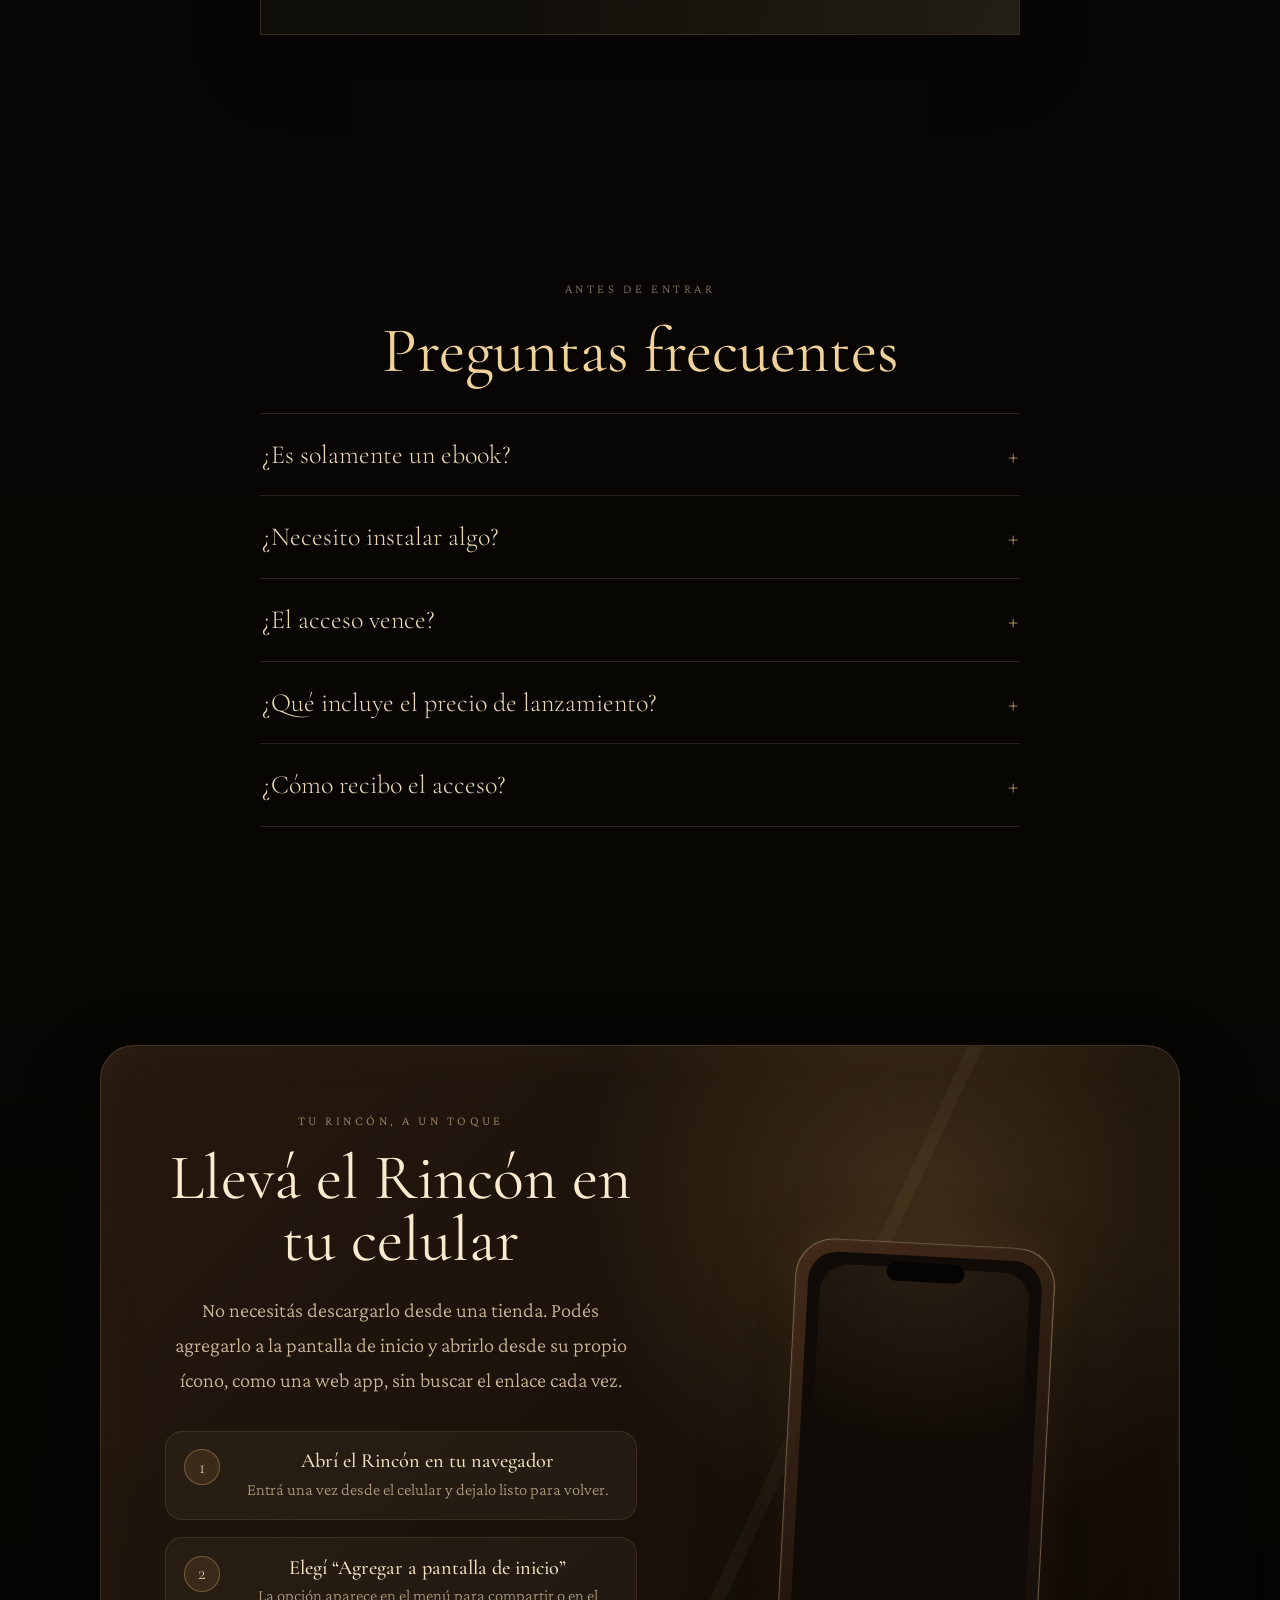
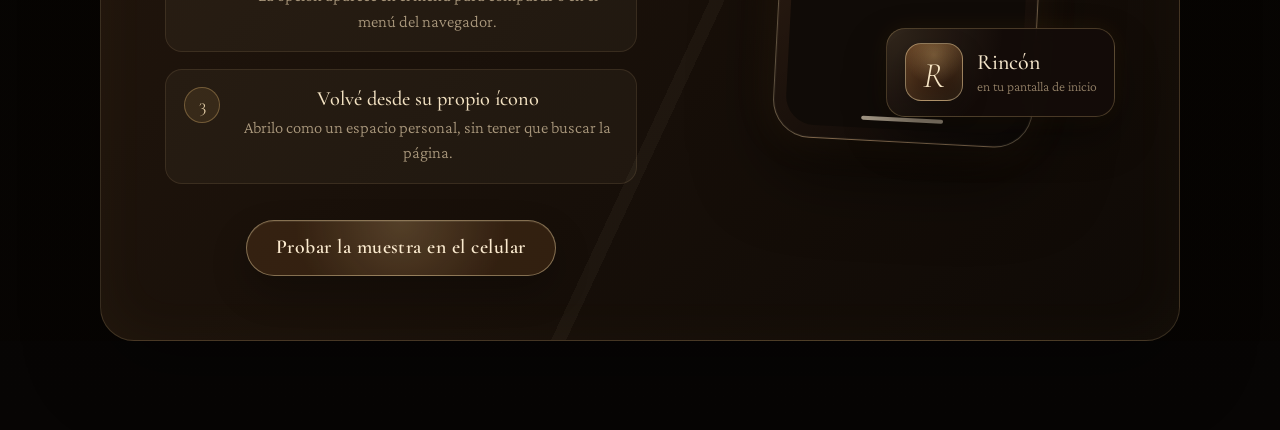
==== commit 9ccb035b: "Update index.html" ====
--- a/index.html
+++ b/index.html
@@ -1,5 +1,5 @@
 <!DOCTYPE html>
-
+ 
 <html lang="es">
 <head>
 <!-- MailerLite Universal -->
@@ -1943,4 +1943,4 @@
 });
 </script>
 </body>
-</html>+</html>
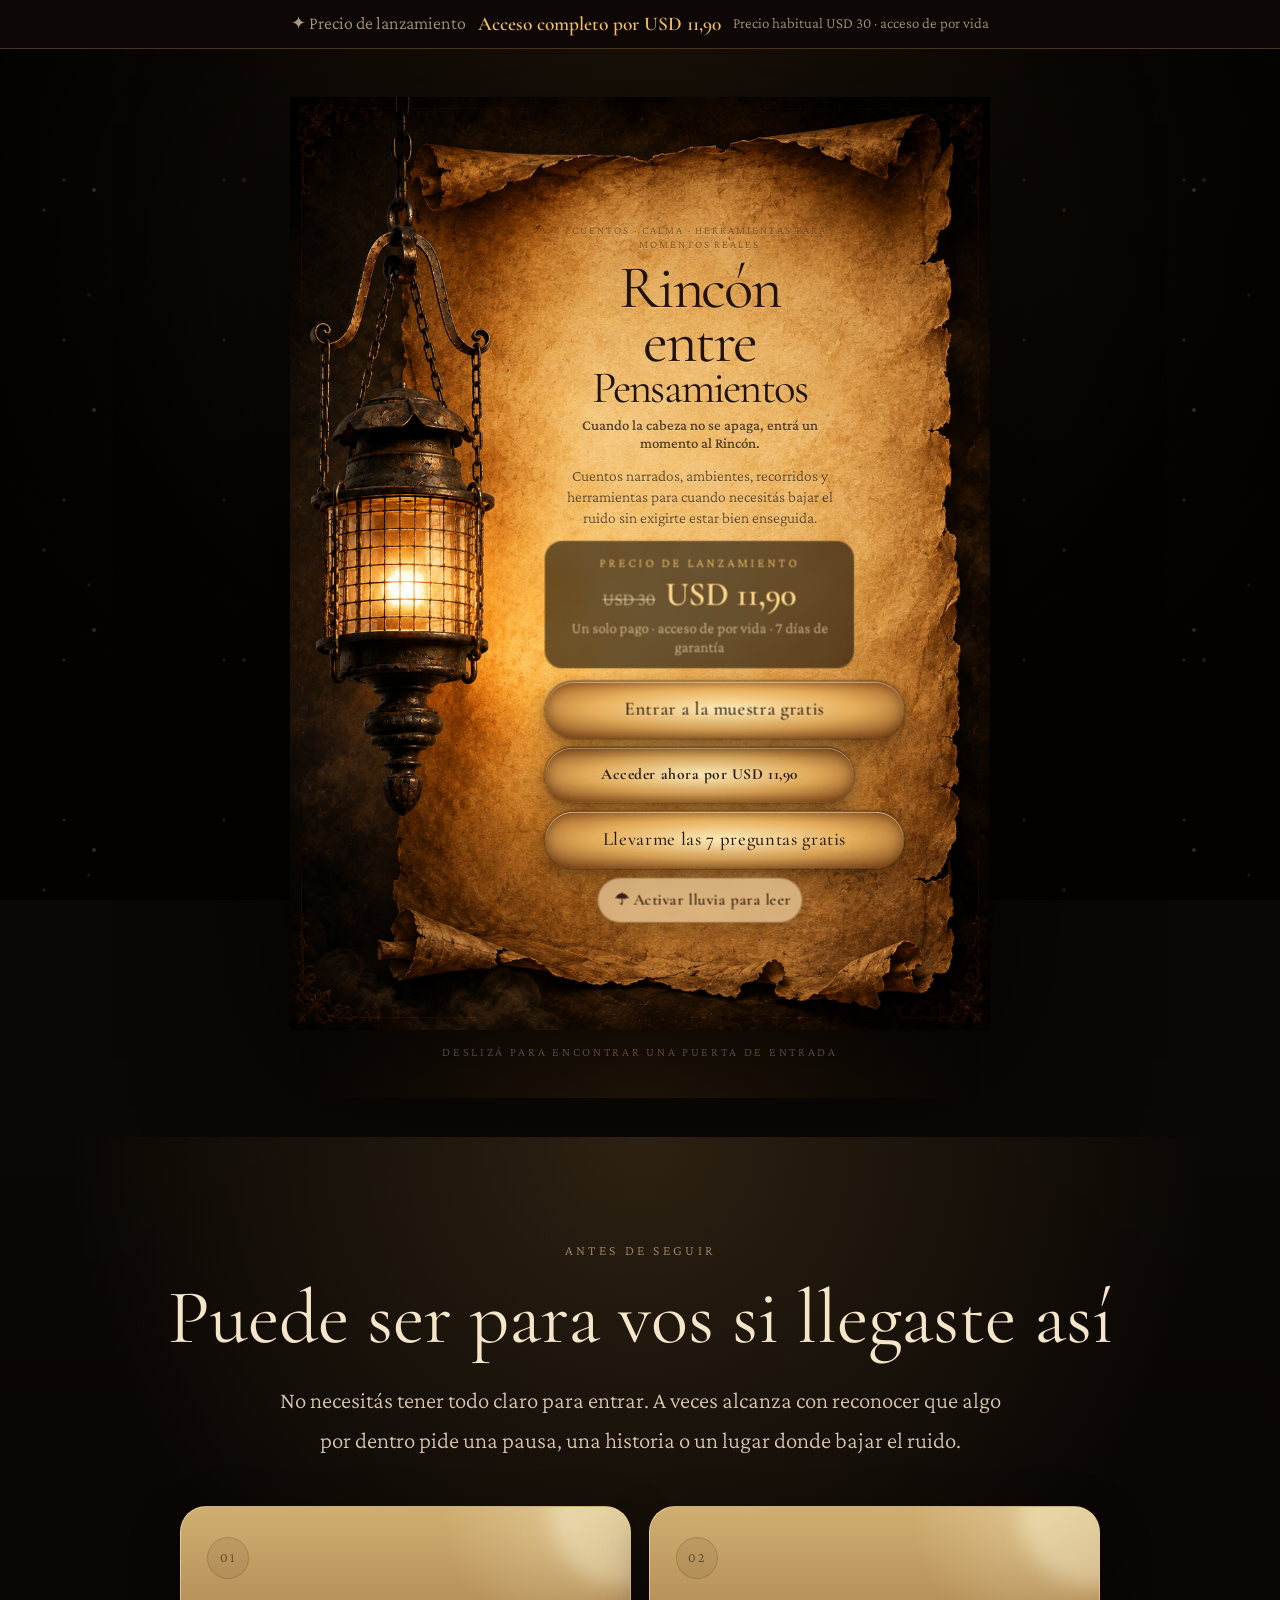
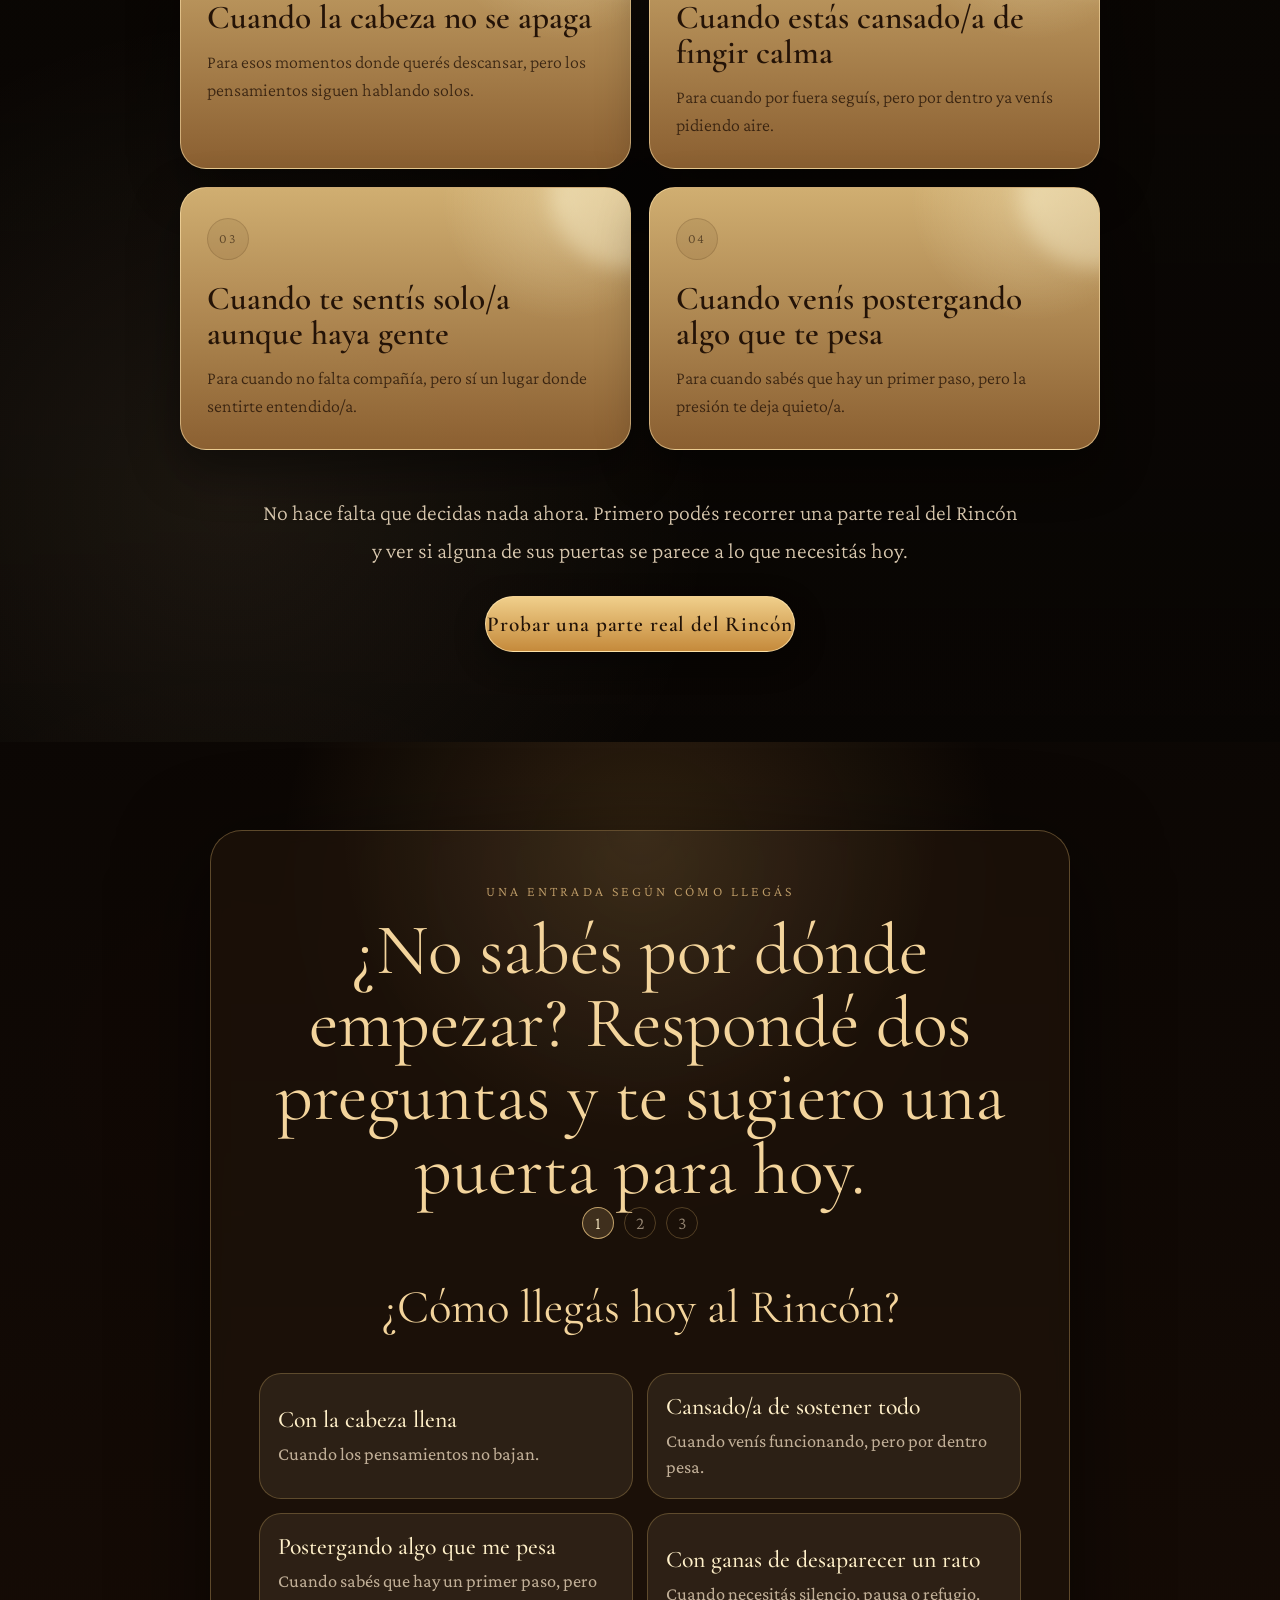
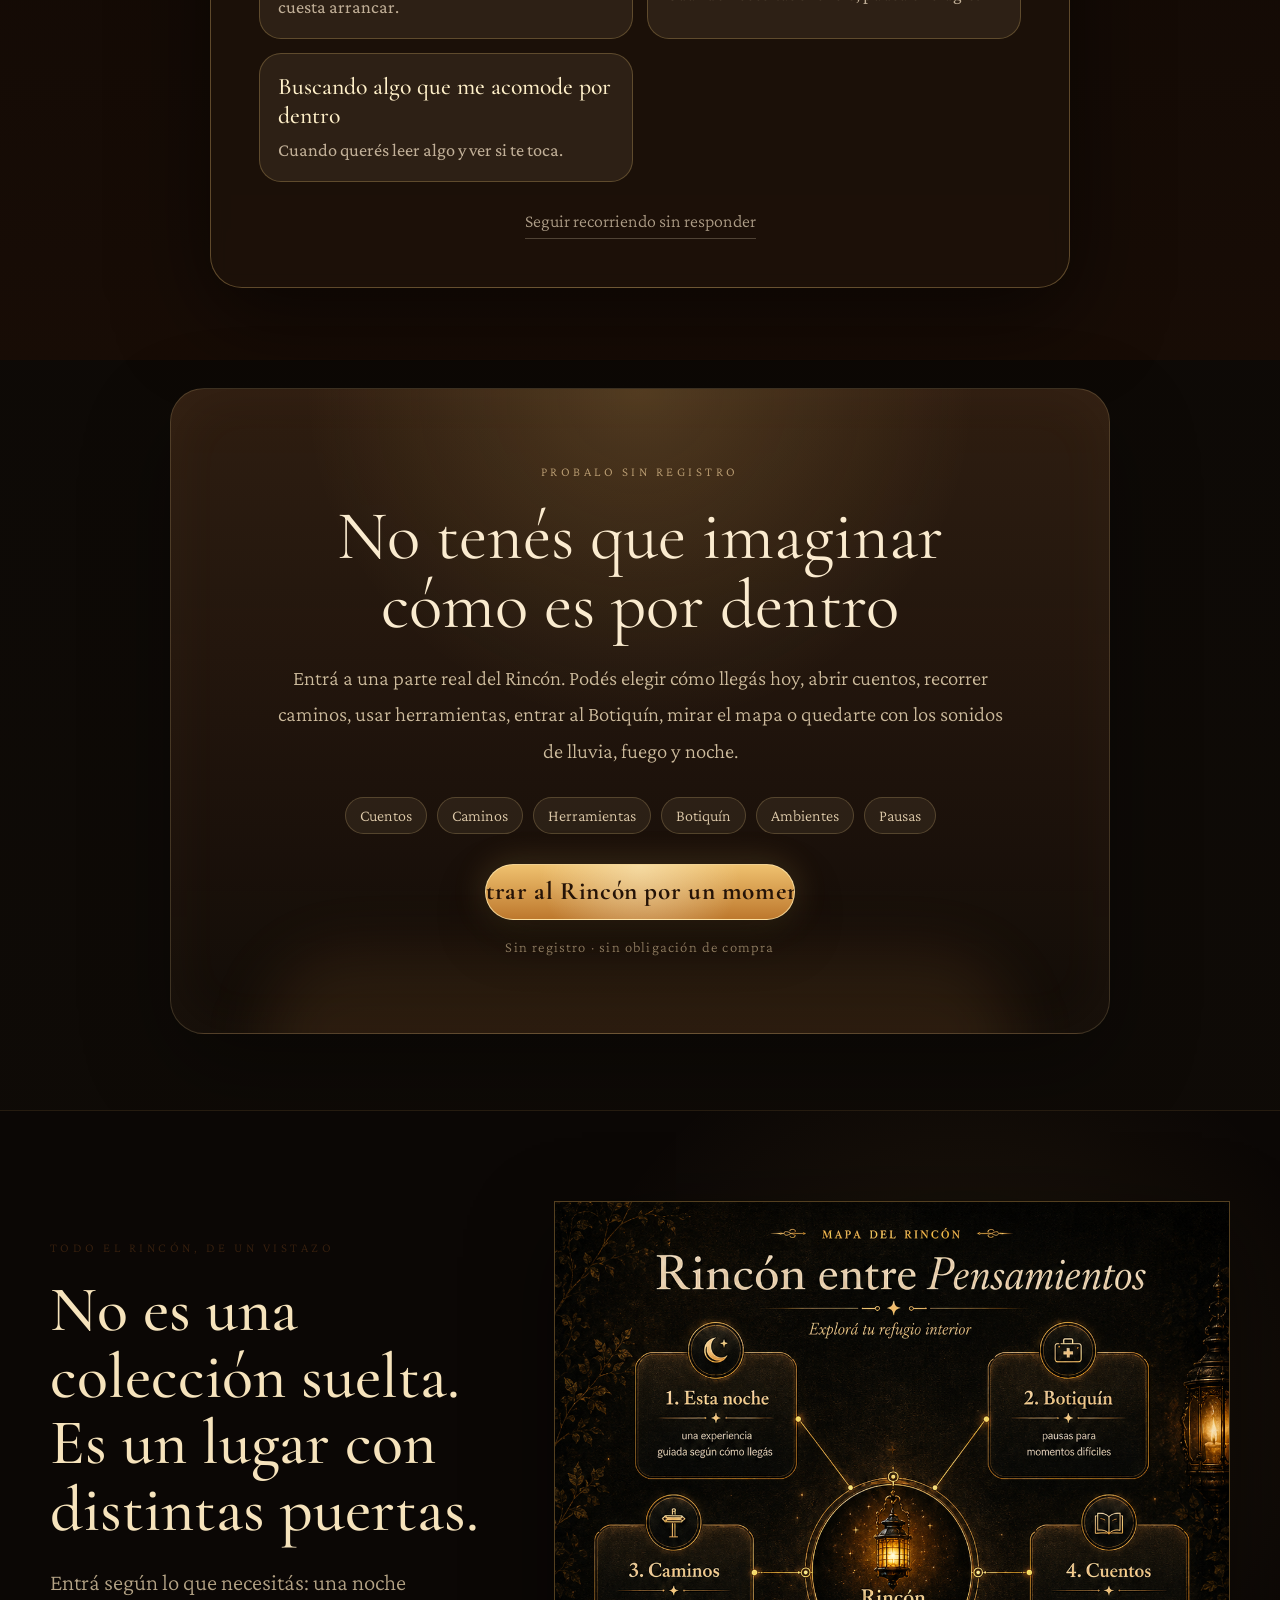
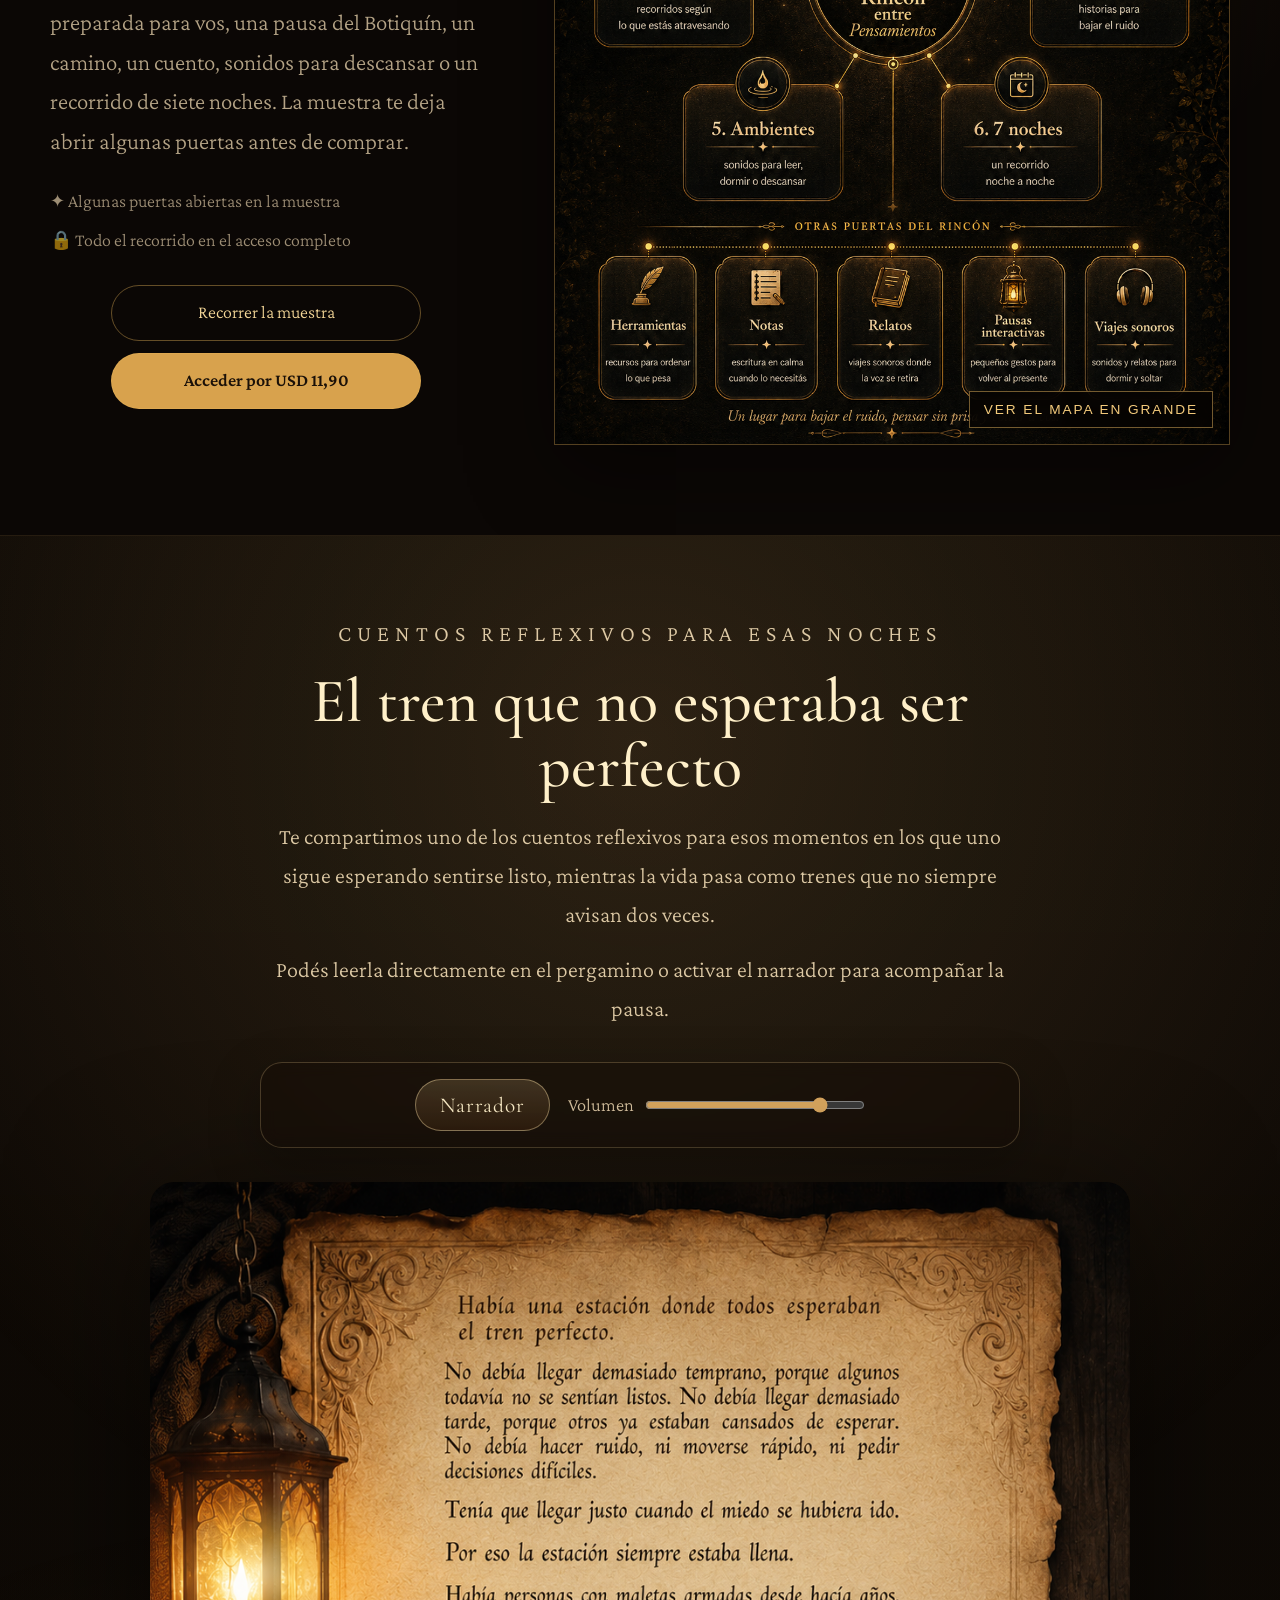
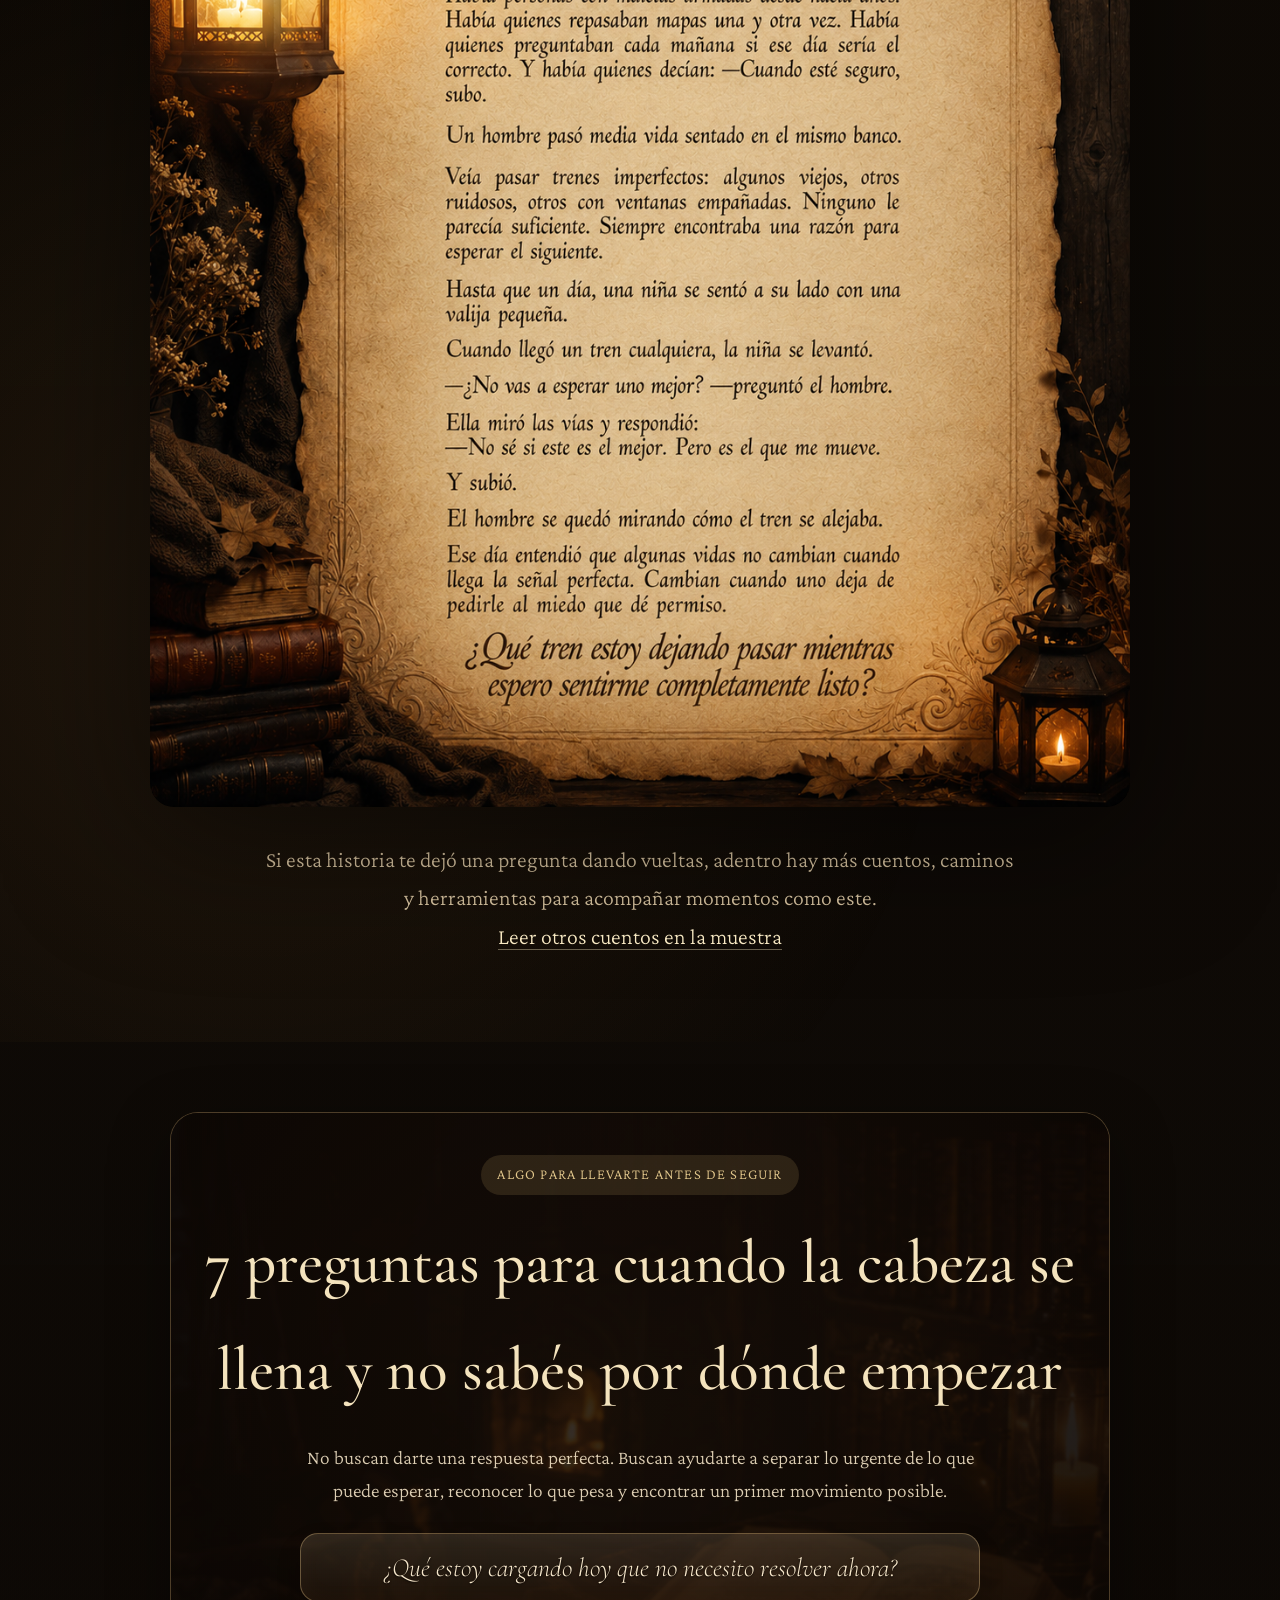
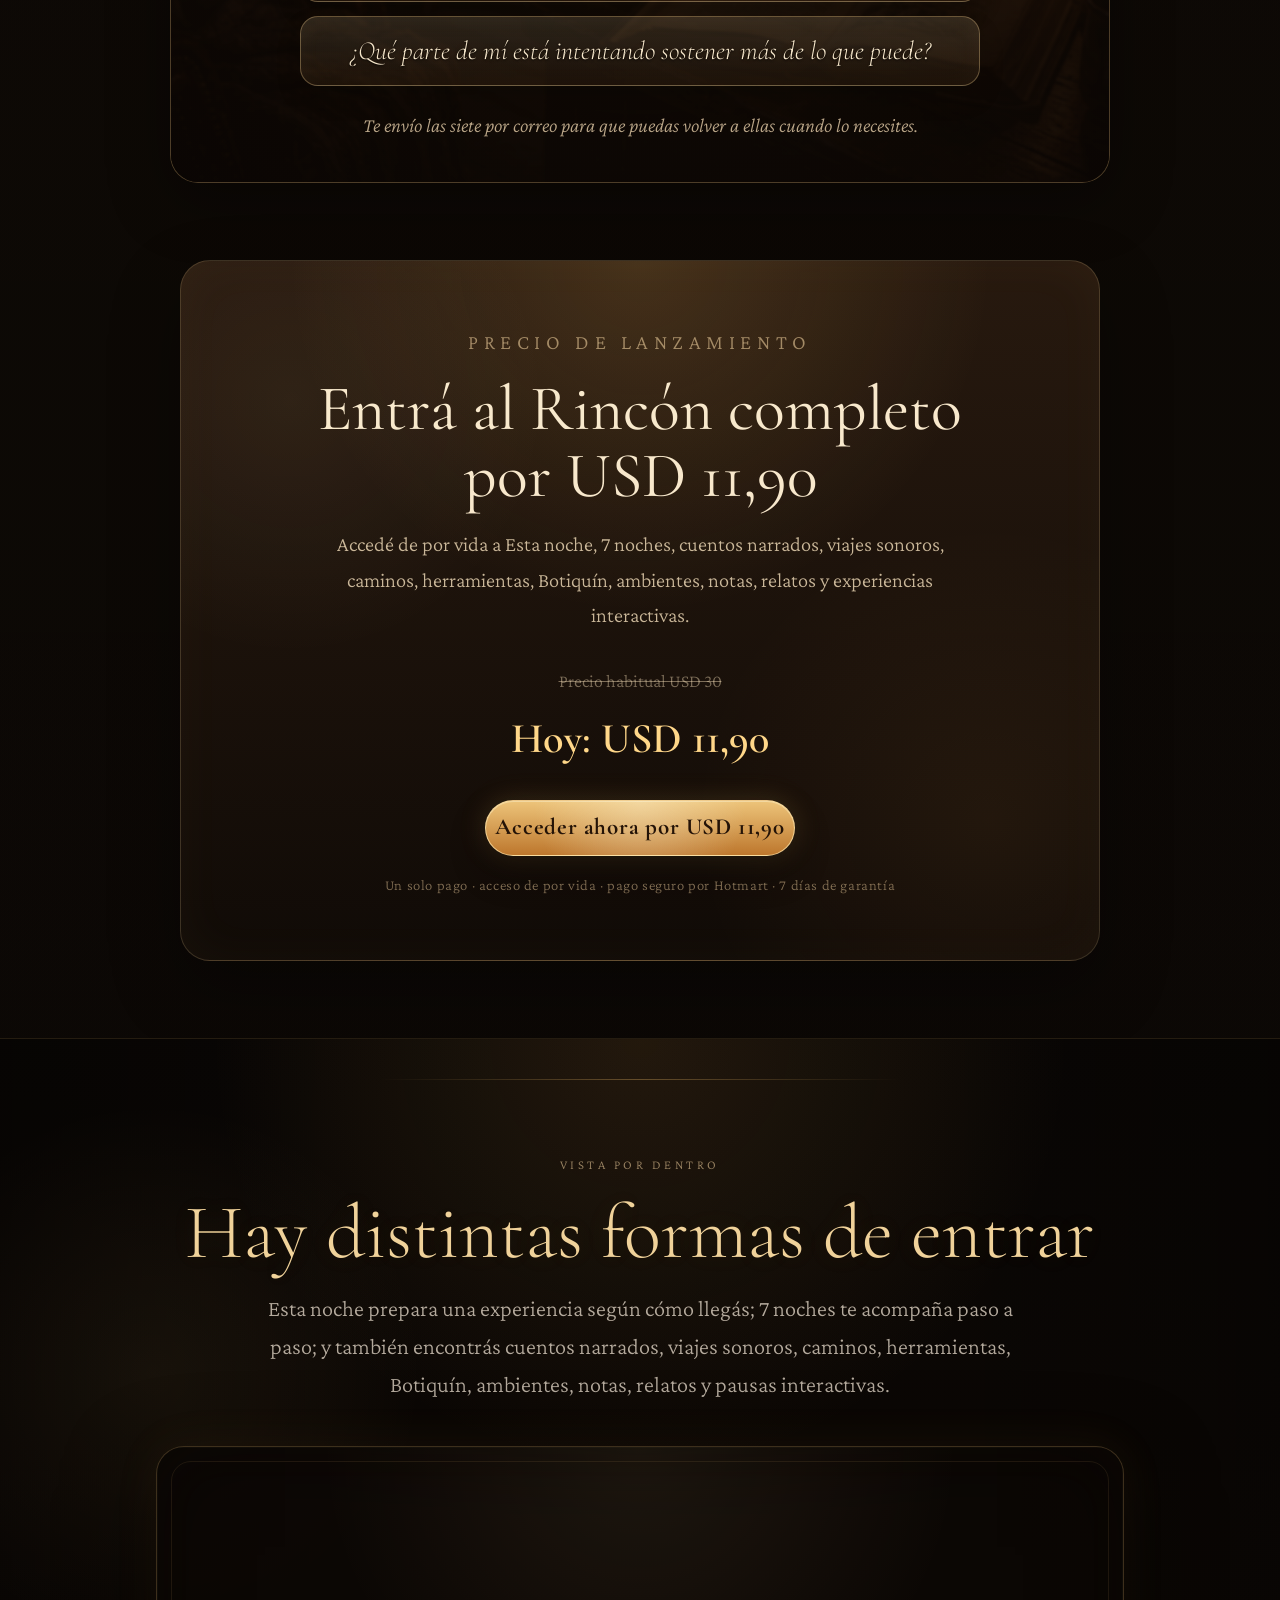
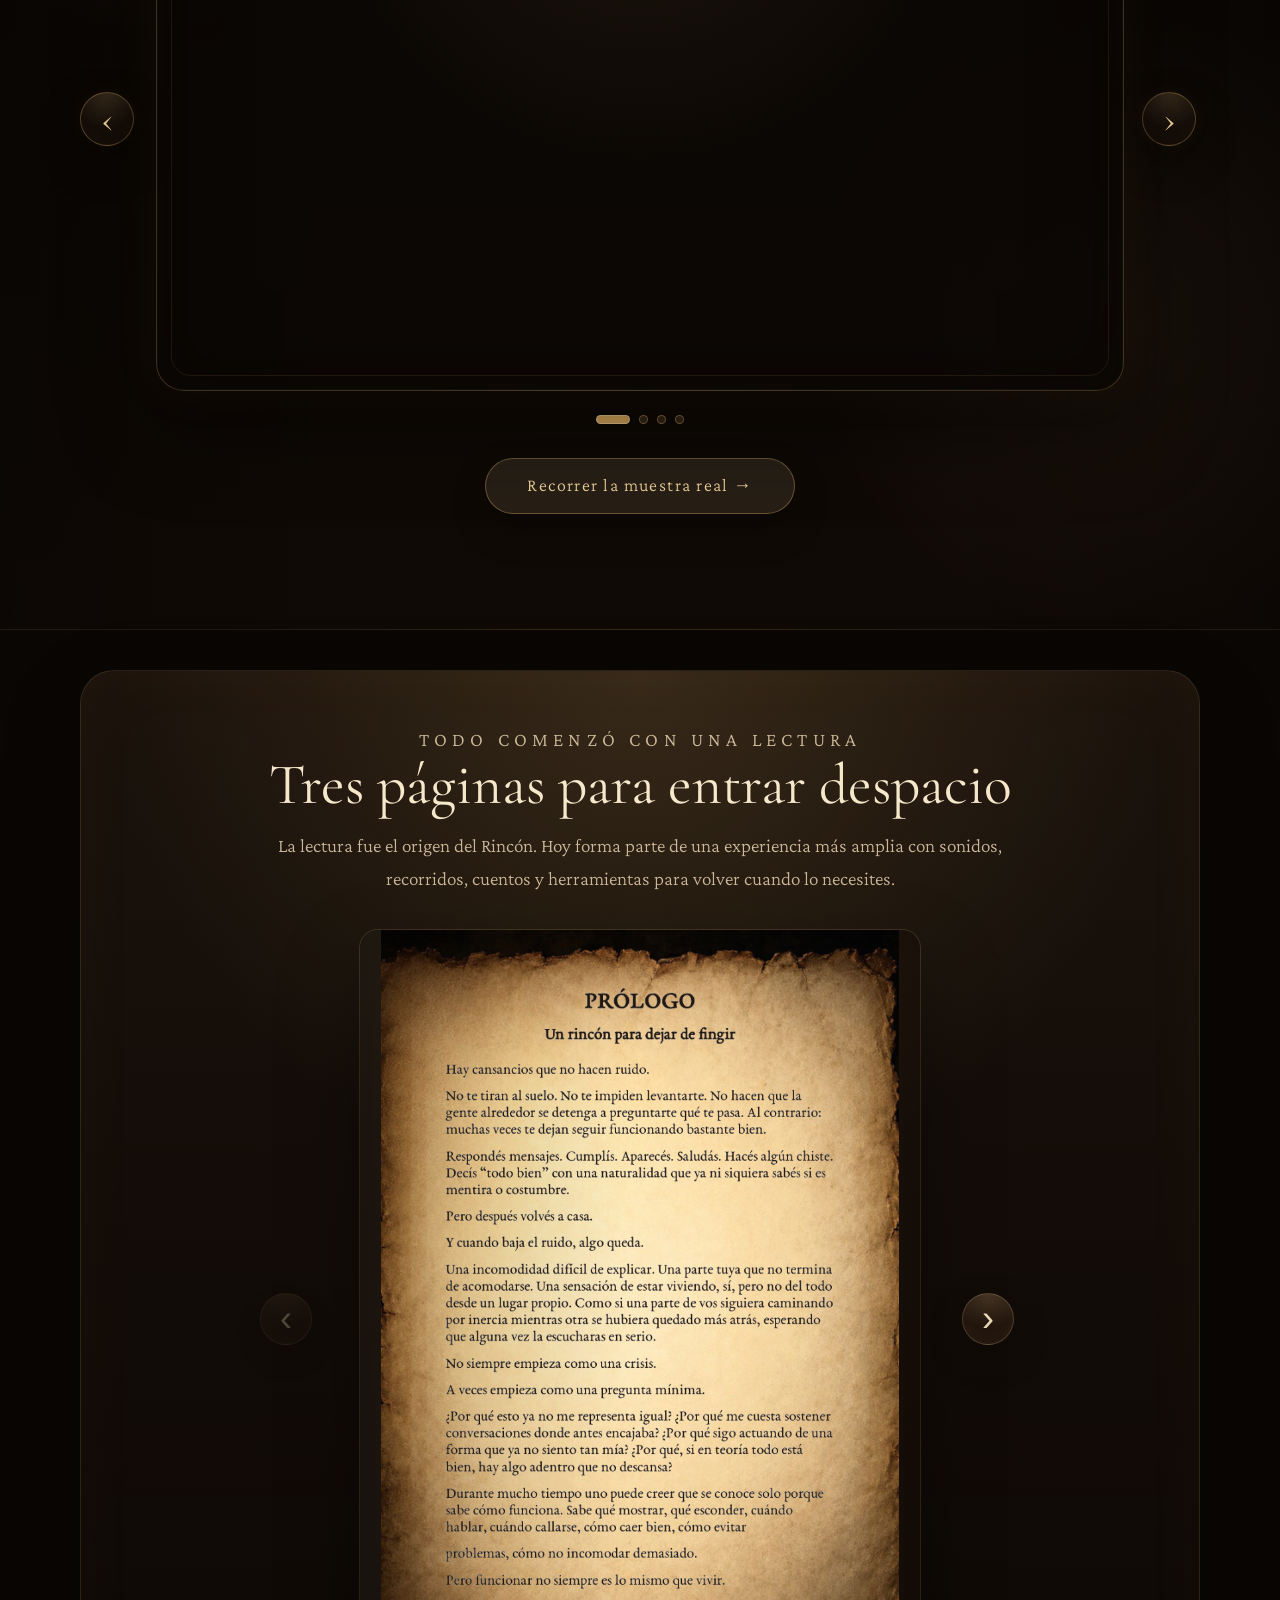
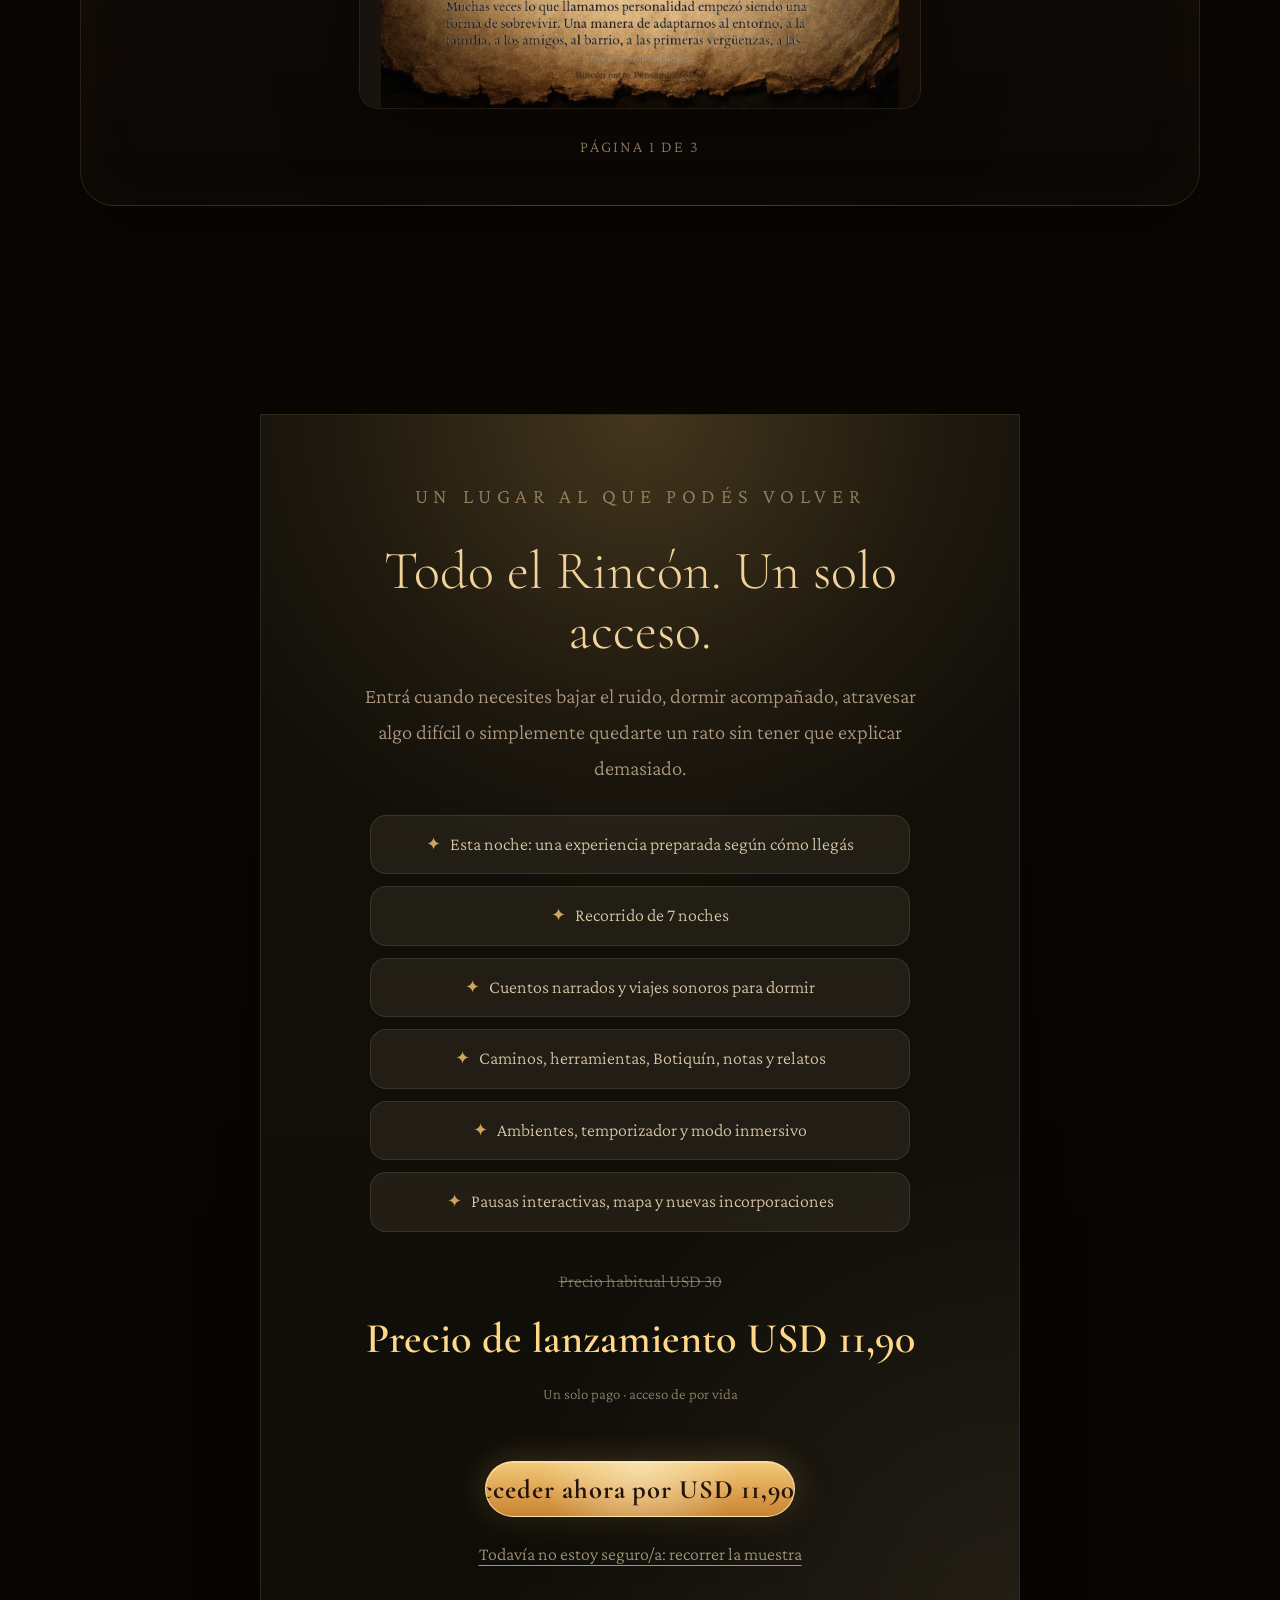
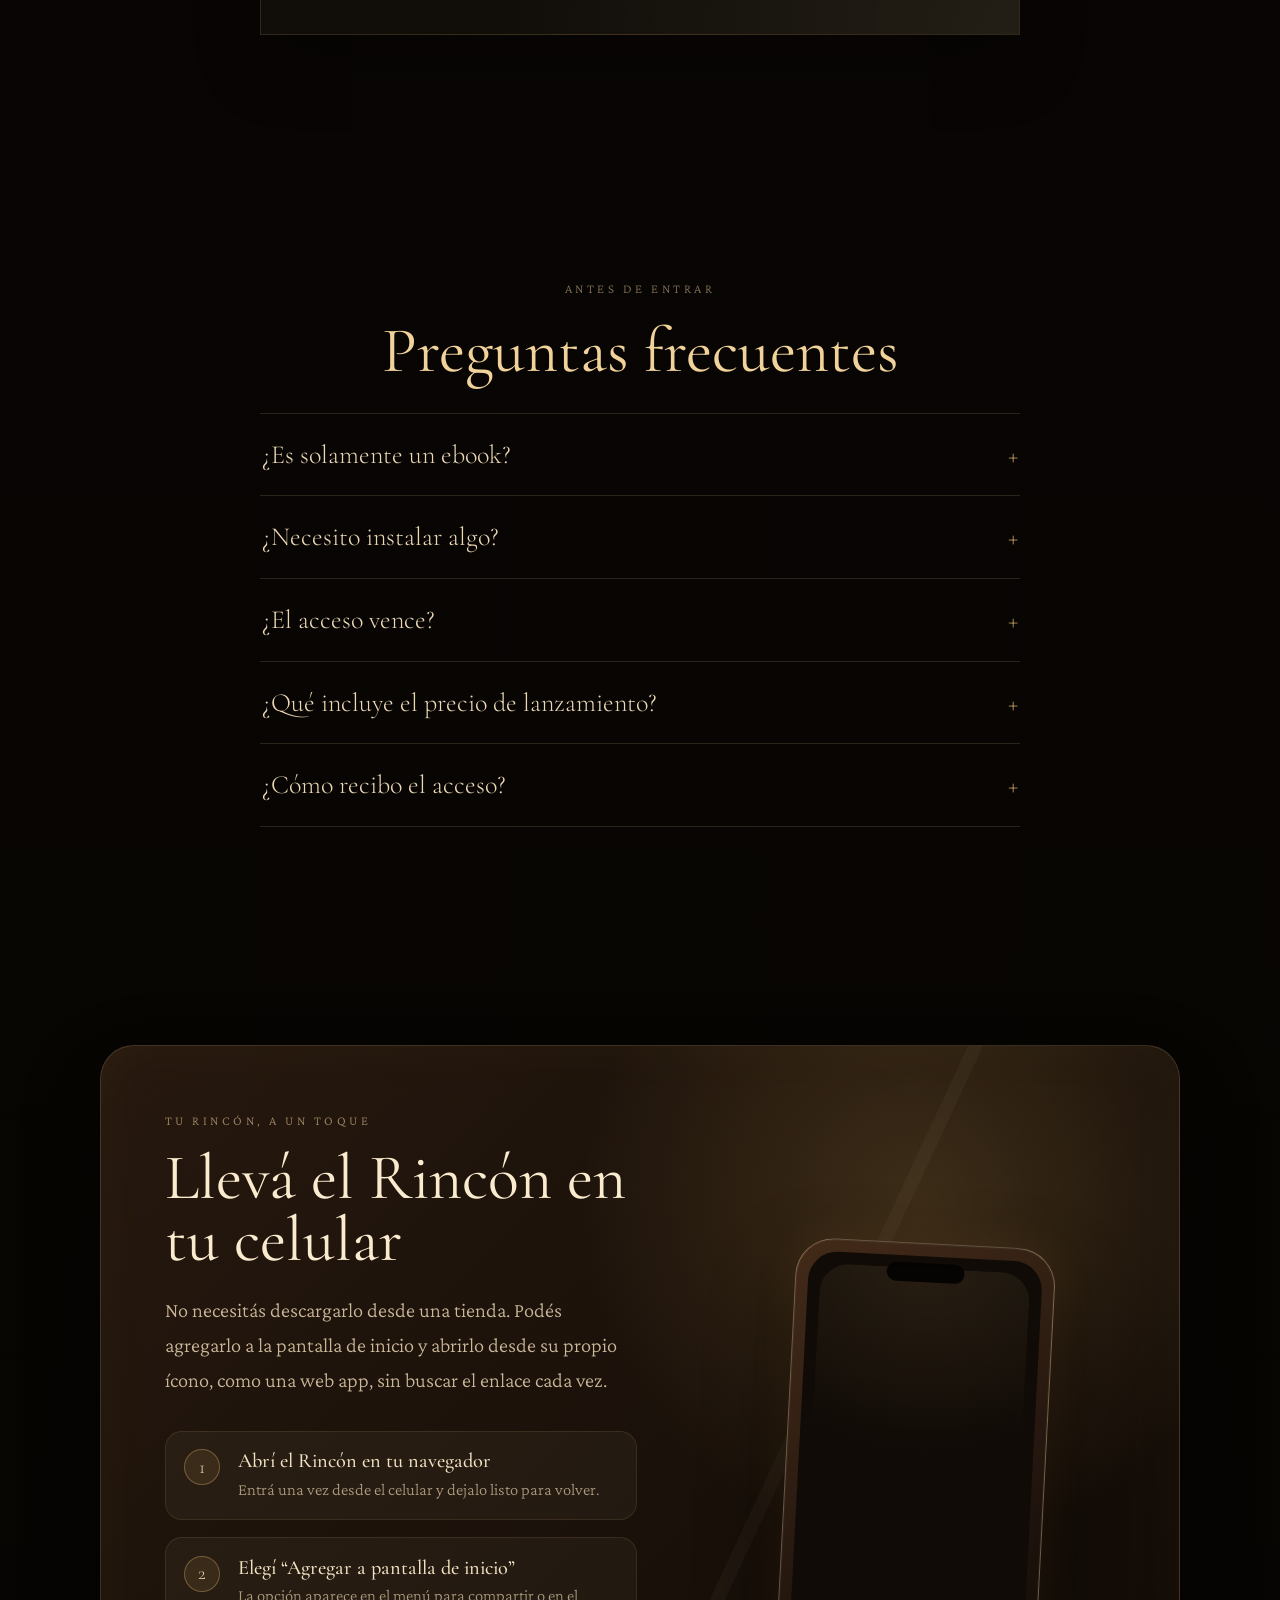
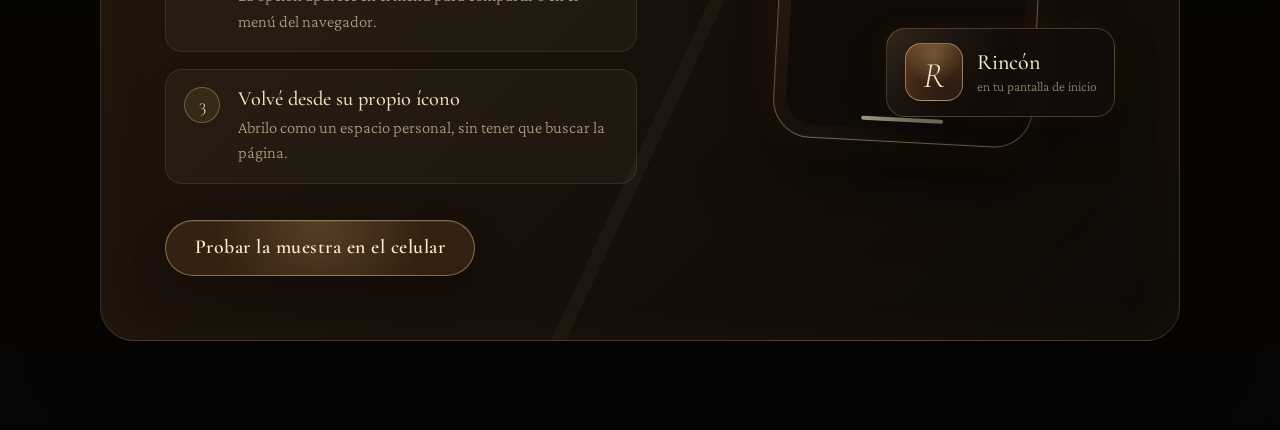
==== commit 2cfd62ac: "Add files via upload" ====
--- a/index.html
+++ b/index.html
@@ -1,5 +1,5 @@
 <!DOCTYPE html>
- 
+
 <html lang="es">
 <head>
 <!-- MailerLite Universal -->
@@ -30,7 +30,7 @@
 <link href="https://fonts.googleapis.com" rel="preconnect"/>
 <link crossorigin="" href="https://fonts.gstatic.com" rel="preconnect"/>
 <link href="https://fonts.googleapis.com/css2?family=Cormorant+Garamond:wght@300;400;500;600&amp;family=Crimson+Pro:wght@300;400;500&amp;display=swap" rel="stylesheet"/>
-<link href="style.css?v=botones-uniformes-2" rel="stylesheet"/>
+<link href="style.css?v=botones-uniformes-3" rel="stylesheet"/>
 <script defer src="./checkout.js"></script>
 <script defer src="./mapa.js"></script>
 <!-- ESTILOS NUEVOS: CUENTO GRATIS EN PERGAMINO + NARRADOR -->
@@ -539,18 +539,18 @@
   <small>Un solo pago · acceso de por vida · 7 días de garantía</small>
 </div>
 <div class="hero-rincon-actions hero-rincon-actions-conversion" id="heroActions">
-<a class="hero-rincon-btn hero-rincon-btn-main" data-ga-event="click_muestra_real" href="https://rinconentrepensamientos.lovable.app/muestra" id="entrarMuestra" rel="noopener">
+<a class="hero-rincon-btn hero-rincon-btn-main cta-uniforme" data-ga-event="click_muestra_real" href="https://rinconentrepensamientos.lovable.app/muestra" id="entrarMuestra" rel="noopener">
 <span>Entrar a la muestra gratis</span>
 </a>
-<a class="hero-rincon-btn hero-rincon-btn-buy" data-checkout-link data-ga-event="click_comprar_hero click_hotmart" href="#" rel="noopener" target="_blank">
+<a class="hero-rincon-btn hero-rincon-btn-buy cta-uniforme" data-checkout-link data-ga-event="click_comprar_hero click_hotmart" href="#" rel="noopener" target="_blank">
 <span>Acceder ahora por USD 11,90</span>
 </a>
-<a class="hero-rincon-btn hero-rincon-btn-light" data-ga-event="click_pergamino_gratis" href="#pergamino-gratis" id="botonCuentoHero">
+<a class="hero-rincon-btn hero-rincon-btn-light cta-uniforme" data-ga-event="click_pergamino_gratis" href="#pergamino-gratis" id="botonCuentoHero">
 <span>Llevarme las 7 preguntas gratis</span>
 </a>
 </div>
 <div class="hero-rincon-sound-actions" aria-label="Ambientes opcionales">
-<button class="hero-rincon-btn btn-ambiente" data-ga-event="click_activar_lluvia" id="ambienteToggle" type="button">
+<button class="hero-rincon-btn btn-ambiente cta-uniforme" data-ga-event="click_activar_lluvia" id="ambienteToggle" type="button">
 <span>☂ Activar lluvia para leer</span>
 </button>
 </div>
@@ -601,7 +601,7 @@
 </div>
 <div class="momento-rincon-cierre">
 <p>No hace falta que decidas nada ahora. Primero podés recorrer una parte real del Rincón y ver si alguna de sus puertas se parece a lo que necesitás hoy.</p>
-<a class="momento-rincon-btn" data-ga-event="click_ir_muestra_real" href="#muestra-real">Probar una parte real del Rincón</a>
+<a class="momento-rincon-btn cta-uniforme" data-ga-event="click_ir_muestra_real" href="#muestra-real">Probar una parte real del Rincón</a>
 </div>
 </div>
 </section><!-- GUÍA INICIAL DEL RINCÓN -->
@@ -670,20 +670,20 @@
 <span>Lectura sugerida</span>
 <h4 id="guiaLecturaTitulo">El tren que no esperaba ser perfecto</h4>
 <p id="guiaLecturaTexto">Una historia breve para empezar sin tener todo resuelto.</p>
-<a data-ga-event="click_guia_lectura" href="#cuento-gratis" id="guiaLecturaLink">Empezar por esta lectura</a>
+<a data-ga-event="click_guia_lectura" href="#cuento-gratis" class="cta-uniforme" id="guiaLecturaLink">Empezar por esta lectura</a>
 </article>
 <article>
 <span>Herramienta sugerida</span>
 <h4 id="guiaHerramientaTitulo">Las 7 preguntas para bajar el ruido</h4>
 <p id="guiaHerramientaTexto">Una guía simple para ordenar lo que sentís.</p>
-<a data-ga-event="click_guia_herramienta" href="#muestra-real" id="guiaHerramientaLink">Ver herramienta</a>
+<a data-ga-event="click_guia_herramienta" href="#muestra-real" class="cta-uniforme" id="guiaHerramientaLink">Ver herramienta</a>
 </article>
 </div>
 <div class="guia-acciones-finales">
-<a class="guia-btn-principal" data-ga-event="click_guia_recomendacion" href="#cuento-gratis" id="guiaAccionPrincipal">
+<a class="guia-btn-principal cta-uniforme" data-ga-event="click_guia_recomendacion" href="#cuento-gratis" id="guiaAccionPrincipal">
           Ir a mi recomendación
         </a>
-<button class="guia-btn-secundario" id="guiaReiniciar" type="button">
+<button class="guia-btn-secundario cta-uniforme" id="guiaReiniciar" type="button">
           Cambiar respuestas
         </button>
 </div>
@@ -710,7 +710,7 @@
 <span>Ambientes</span>
 <span>Pausas</span>
 </div>
-<a class="muestra-real-btn" data-ga-event="click_muestra_real" href="https://rinconentrepensamientos.lovable.app/muestra" rel="noopener">
+<a class="muestra-real-btn cta-uniforme" data-ga-event="click_muestra_real" href="https://rinconentrepensamientos.lovable.app/muestra" rel="noopener">
       Entrar al Rincón por un momento
     </a>
 <p class="muestra-real-nota">Sin registro · sin obligación de compra</p>
@@ -732,8 +732,8 @@
         <span>🔒 Todo el recorrido en el acceso completo</span>
       </div>
       <div class="mapa-landing-actions">
-        <a data-ga-event="click_mapa_muestra" href="https://rinconentrepensamientos.lovable.app/muestra" rel="noopener">Recorrer la muestra</a>
-        <a data-checkout-link data-ga-event="click_mapa_comprar click_hotmart" href="#" rel="noopener" target="_blank">Acceder por USD 11,90</a>
+        <a class="cta-uniforme" data-ga-event="click_mapa_muestra" href="https://rinconentrepensamientos.lovable.app/muestra" rel="noopener">Recorrer la muestra</a>
+        <a class="cta-uniforme" data-checkout-link data-ga-event="click_mapa_comprar click_hotmart" href="#" rel="noopener" target="_blank">Acceder por USD 11,90</a>
       </div>
     </div>
     <button class="mapa-landing-image-button" data-open-map type="button" aria-label="Ver el Mapa del Rincón en grande">
@@ -832,7 +832,7 @@
     </div>
 
     <a
-      class="btn-acceso-completo-intermedio"
+      class="btn-acceso-completo-intermedio cta-uniforme"
       data-checkout-link
       data-ga-event="click_comprar_intermedio click_hotmart"
       href="#"
@@ -873,7 +873,7 @@
 <button aria-label="Ver imagen 3" type="button"></button>
 <button aria-label="Ver imagen 4" type="button"></button>
 </div>
-<a class="showcase-cta" data-ga-event="click_showcase_muestra_real" href="https://rinconentrepensamientos.lovable.app/muestra" rel="noopener">Recorrer la muestra real →</a>
+<a class="showcase-cta cta-uniforme" data-ga-event="click_showcase_muestra_real" href="https://rinconentrepensamientos.lovable.app/muestra" rel="noopener">Recorrer la muestra real →</a>
 </div>
 
 </section>
@@ -914,7 +914,7 @@
 <p>Entrá cuando necesites bajar el ruido, dormir acompañado, atravesar algo difícil o simplemente quedarte un rato sin tener que explicar demasiado.</p>
 <ul class="cta-lista"><li>Esta noche: una experiencia preparada según cómo llegás</li><li>Recorrido de 7 noches</li><li>Cuentos narrados y viajes sonoros para dormir</li><li>Caminos, herramientas, Botiquín, notas y relatos</li><li>Ambientes, temporizador y modo inmersivo</li><li>Pausas interactivas, mapa y nuevas incorporaciones</li></ul>
 <div class="offer-price offer-price-final"><del>Precio habitual USD 30</del><strong>Precio de lanzamiento USD 11,90</strong><small>Un solo pago · acceso de por vida</small></div>
-<a class="btn-pergamino-descarga btn-hotmart-final" data-checkout-link data-ga-event="click_comprar click_hotmart" href="#" rel="noopener" target="_blank">Acceder ahora por USD 11,90</a>
+<a class="btn-pergamino-descarga btn-hotmart-final cta-uniforme" data-checkout-link data-ga-event="click_comprar click_hotmart" href="#" rel="noopener" target="_blank">Acceder ahora por USD 11,90</a>
 <a class="cta-final-demo-link" data-ga-event="click_muestra_final" href="https://rinconentrepensamientos.lovable.app/muestra" rel="noopener">Todavía no estoy seguro/a: recorrer la muestra</a>
 </div>
 </section><section class="faq-rincon reveal" id="faq">
@@ -983,7 +983,7 @@
       </ol>
 
       <a
-        class="webapp-movil-cta"
+        class="webapp-movil-cta cta-uniforme"
         data-ga-event="click_muestra_webapp_movil"
         href="https://rinconentrepensamientos.lovable.app/muestra"
         rel="noopener"
@@ -1943,4 +1943,4 @@
 });
 </script>
 </body>
-</html>
+</html>
--- a/style.css
+++ b/style.css
@@ -11474,41 +11474,32 @@
   }
 }
 
-/* =========================================================
-   BOTONES CTA UNIFORMES — REGLA FINAL V2
-   Todos los botones de acción mantienen exactamente el mismo
-   ancho y la misma altura. Esta regla queda al final para que
-   ningún bloque anterior vuelva a modificar sus dimensiones.
-   ========================================================= */
-
-body.landing-lanzamiento :is(
-  a.hero-rincon-btn,
-  button.hero-rincon-btn,
-  .momento-rincon-btn,
-  .guia-btn-principal,
-  .guia-btn-secundario,
-  .muestra-real-btn,
-  .mapa-landing-actions a,
-  .btn-acceso-completo-intermedio,
-  .showcase-cta,
-  .btn-pergamino-descarga,
-  .webapp-movil-cta
-) {
+/* ================================================================
+   BOTONES CTA — TAMAÑO ÚNICO DEFINITIVO
+   Todos los CTA reales usan la clase .cta-uniforme.
+   Los controles (flechas, puntos, cerrar mapa y opciones de la guía)
+   conservan su tamaño funcional.
+   ================================================================ */
+body.landing-lanzamiento .cta-uniforme {
+  box-sizing: border-box !important;
   display: inline-flex !important;
+  flex: 0 0 310px !important;
+  align-items: center !important;
+  justify-content: center !important;
   width: 310px !important;
   min-width: 310px !important;
   max-width: 310px !important;
   height: 56px !important;
   min-height: 56px !important;
   max-height: 56px !important;
-  padding: 0 18px !important;
-  box-sizing: border-box !important;
-  align-items: center !important;
-  justify-content: center !important;
+  margin-left: auto !important;
+  margin-right: auto !important;
+  padding: 0 16px !important;
+  line-height: 1.1 !important;
   text-align: center !important;
-  line-height: 1.08 !important;
-  white-space: normal !important;
-  flex: 0 0 310px !important;
+  white-space: nowrap !important;
+  overflow: hidden !important;
+  text-overflow: clip !important;
 }
 
 body.landing-lanzamiento .hero-rincon-actions-conversion,
@@ -11517,61 +11508,33 @@
   width: 310px !important;
   min-width: 310px !important;
   max-width: 310px !important;
-  grid-template-columns: 310px !important;
-  justify-content: center !important;
-  justify-items: center !important;
-  align-items: center !important;
   margin-left: auto !important;
   margin-right: auto !important;
 }
 
-body.landing-lanzamiento :is(
-  .momento-rincon-cierre,
-  .guia-acciones,
-  .muestra-real-acciones,
-  .cta-intermedio-actions,
-  .showcase-actions,
-  .webapp-movil-copy
-) {
-  text-align: center;
-}
-
-body.landing-lanzamiento .mapa-landing-actions {
-  align-items: center !important;
+body.landing-lanzamiento .mapa-landing-actions,
+body.landing-lanzamiento .guia-acciones-finales {
   justify-content: center !important;
 }
 
 @media (max-width: 700px) {
-  body.landing-lanzamiento :is(
-    a.hero-rincon-btn,
-    button.hero-rincon-btn,
-    .momento-rincon-btn,
-    .guia-btn-principal,
-    .guia-btn-secundario,
-    .muestra-real-btn,
-    .mapa-landing-actions a,
-    .btn-acceso-completo-intermedio,
-    .showcase-cta,
-    .btn-pergamino-descarga,
-    .webapp-movil-cta
-  ) {
-    width: min(270px, calc(100vw - 28px)) !important;
-    min-width: min(270px, calc(100vw - 28px)) !important;
-    max-width: min(270px, calc(100vw - 28px)) !important;
-    height: 54px !important;
-    min-height: 54px !important;
-    max-height: 54px !important;
+  body.landing-lanzamiento .cta-uniforme {
+    flex-basis: 270px !important;
+    width: 270px !important;
+    min-width: 270px !important;
+    max-width: 270px !important;
+    height: 56px !important;
+    min-height: 56px !important;
+    max-height: 56px !important;
     padding: 0 14px !important;
-    flex-basis: min(270px, calc(100vw - 28px)) !important;
+    font-size: 0.95rem !important;
   }
 
   body.landing-lanzamiento .hero-rincon-actions-conversion,
   body.landing-lanzamiento #inicio .hero-rincon-actions-conversion,
   body.landing-lanzamiento .hero-rincon-sound-actions {
-    width: min(270px, calc(100vw - 28px)) !important;
-    min-width: min(270px, calc(100vw - 28px)) !important;
-    max-width: min(270px, calc(100vw - 28px)) !important;
-    grid-template-columns: min(270px, calc(100vw - 28px)) !important;
-  }
-}
-
+    width: 270px !important;
+    min-width: 270px !important;
+    max-width: 270px !important;
+  }
+}
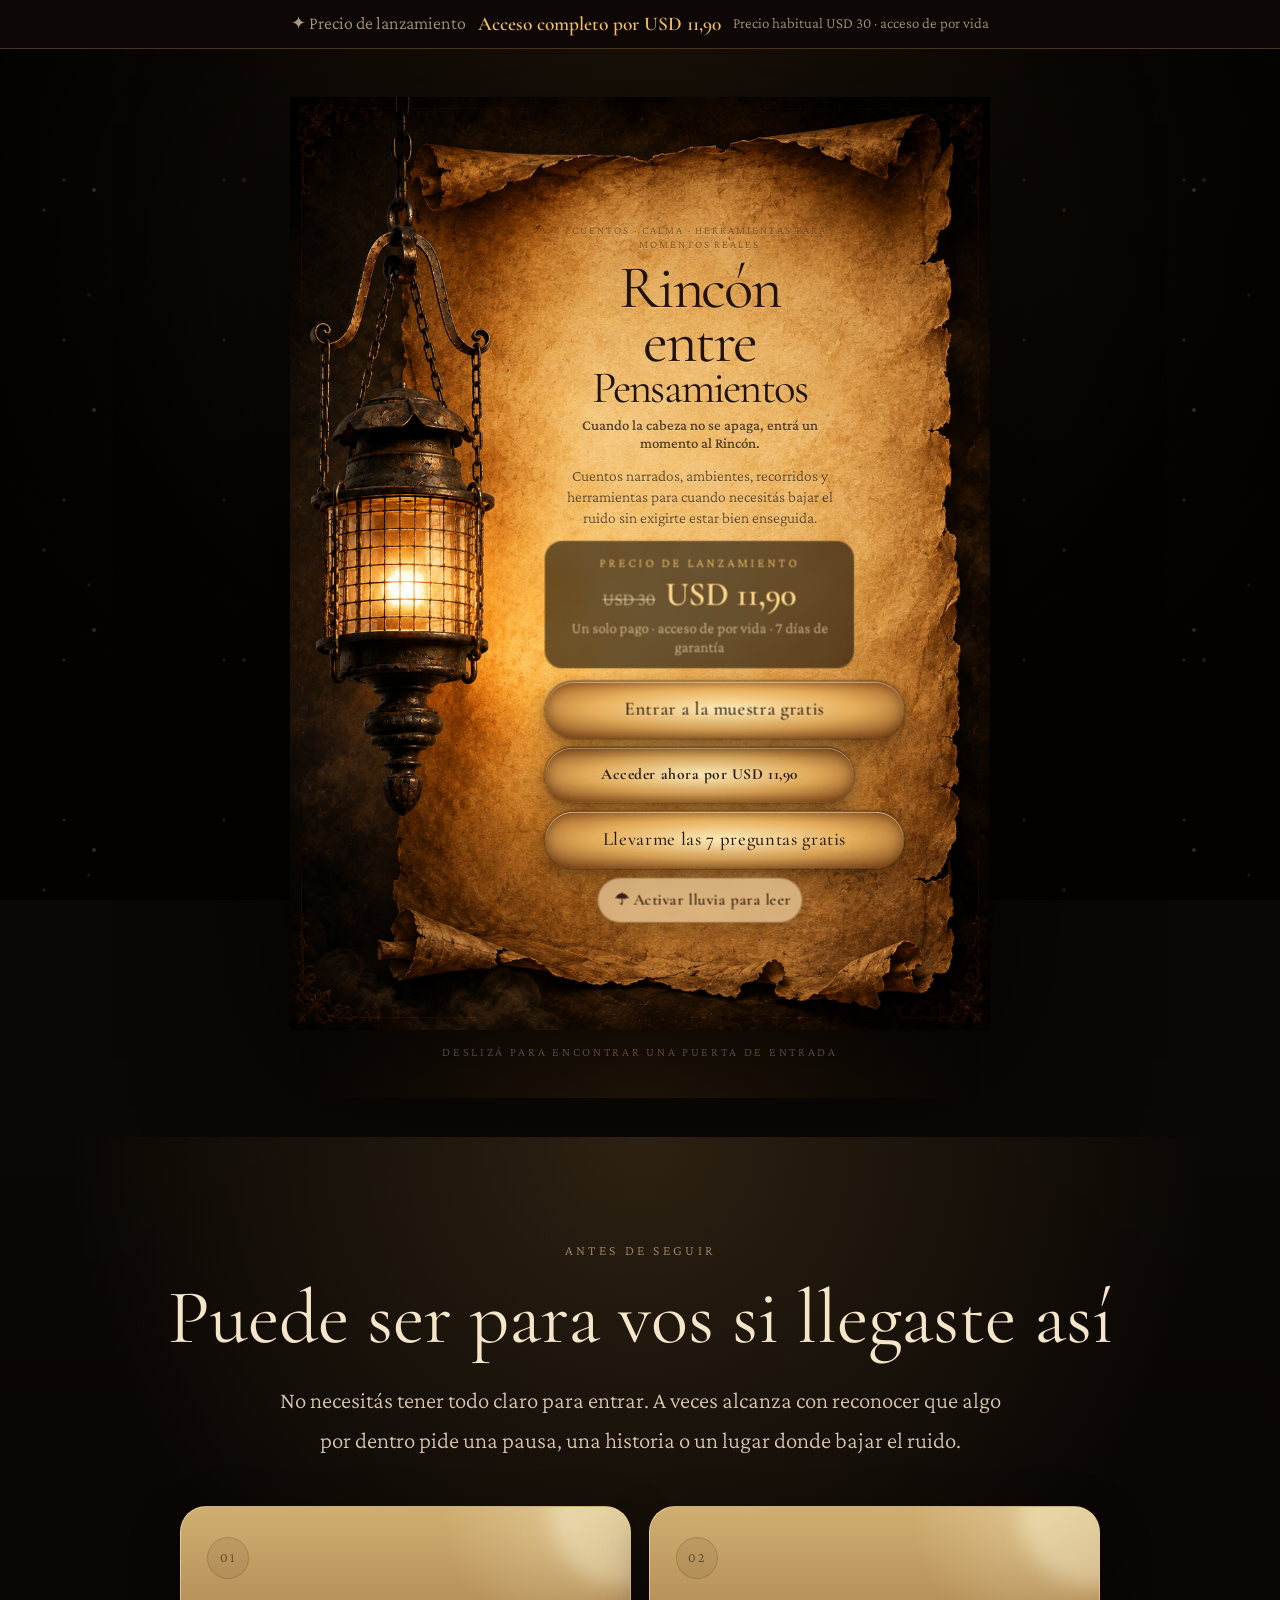
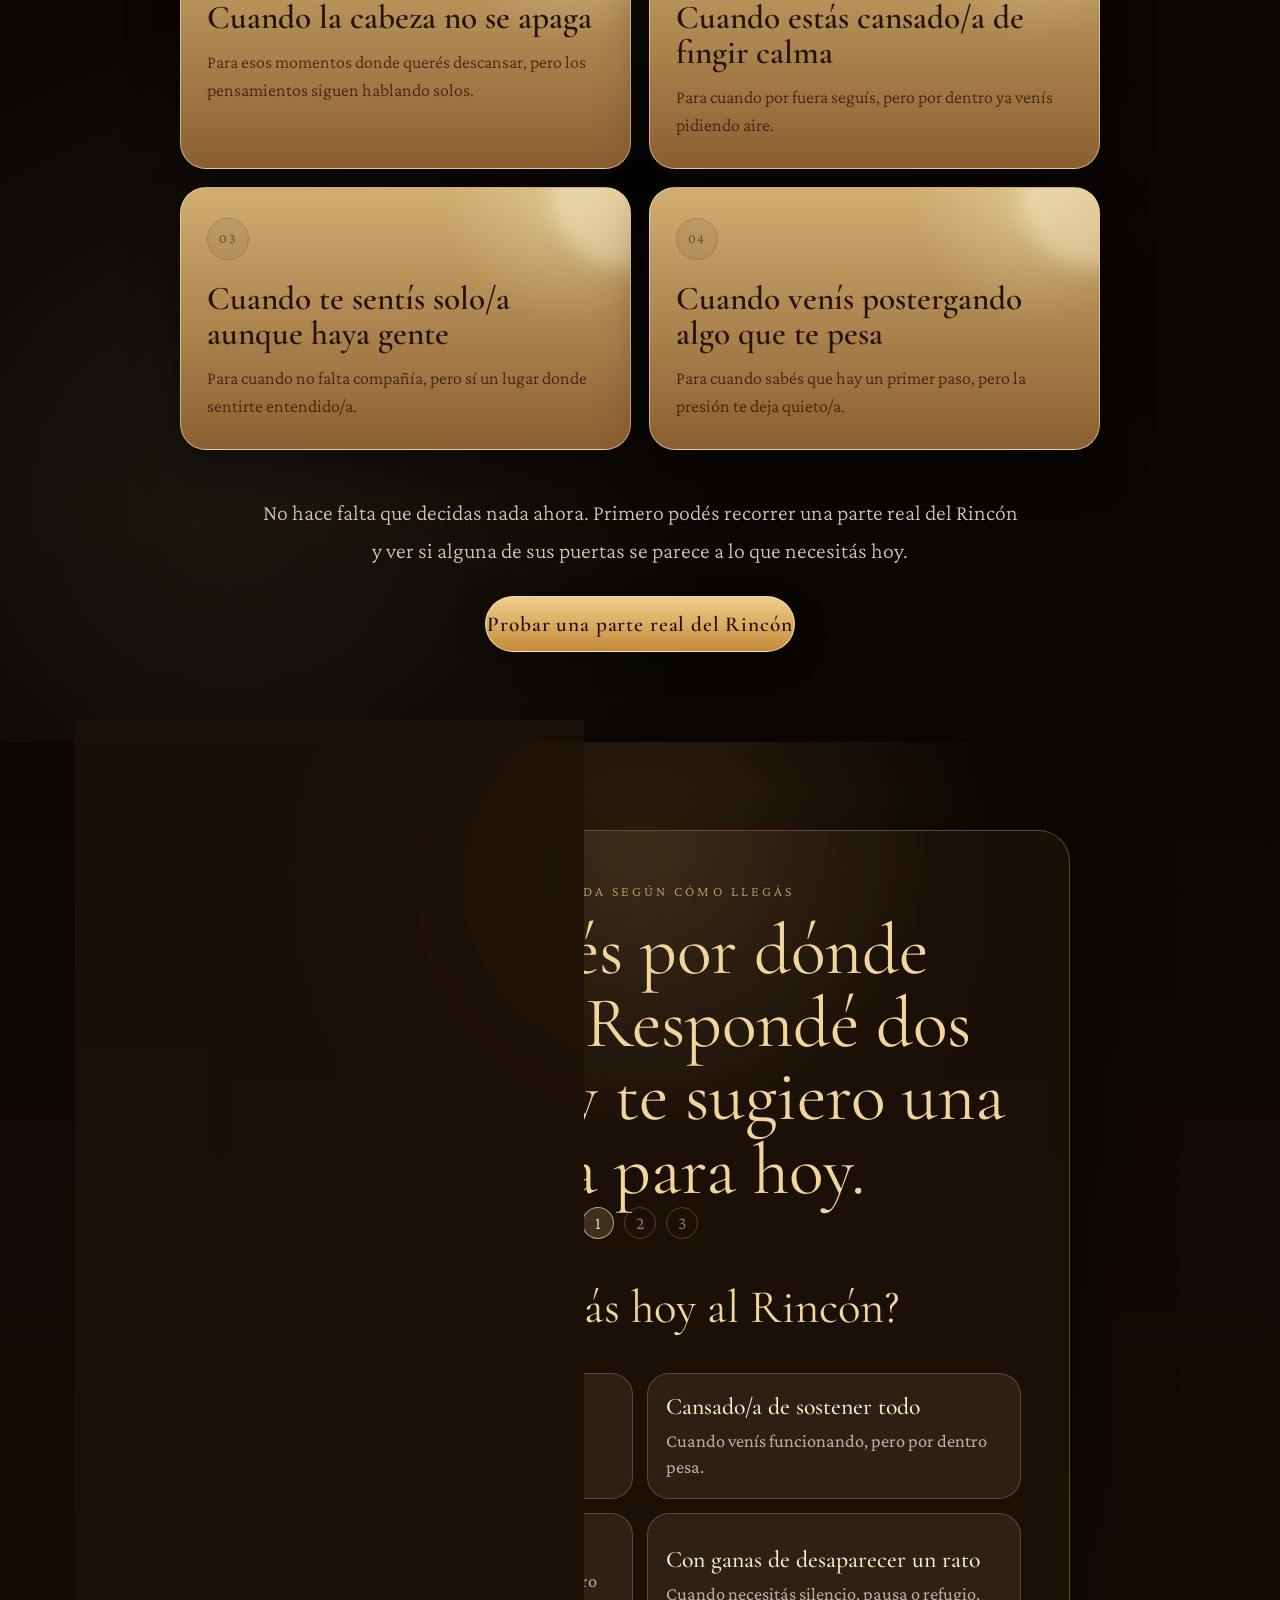
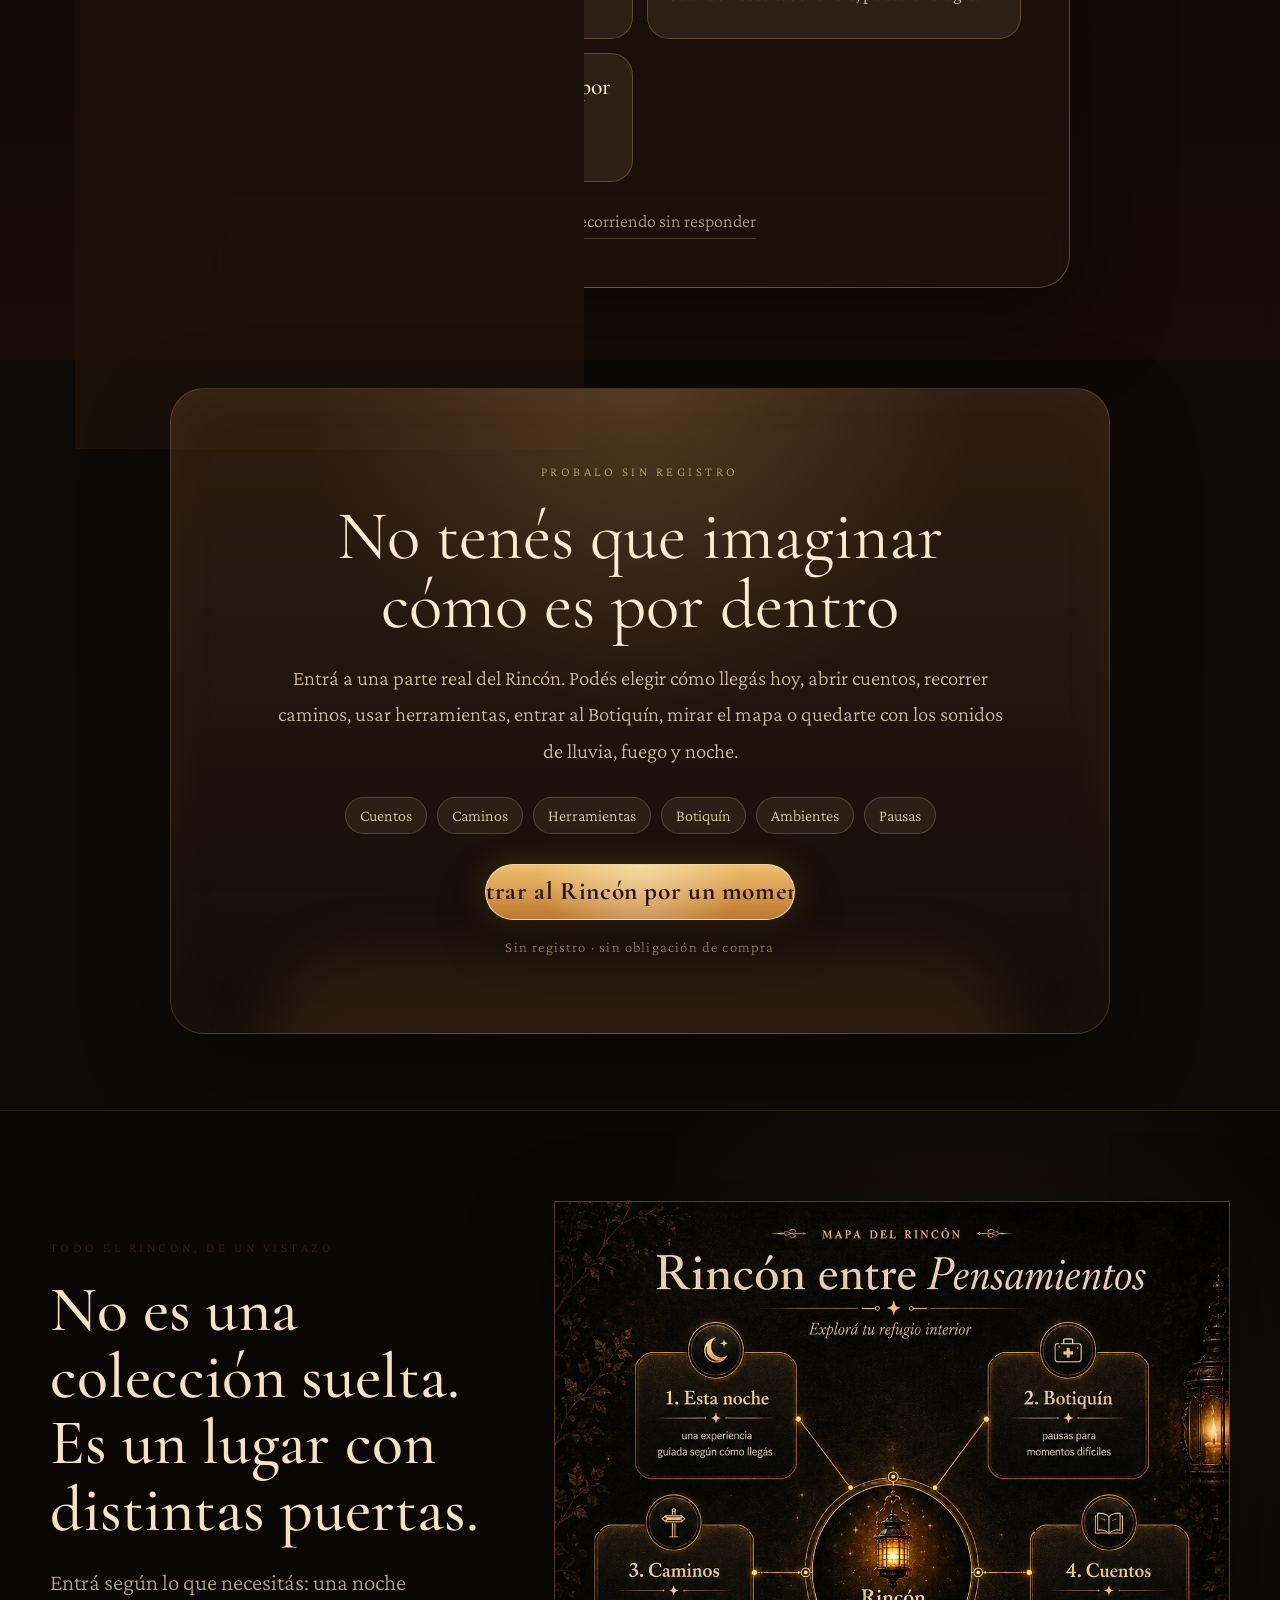
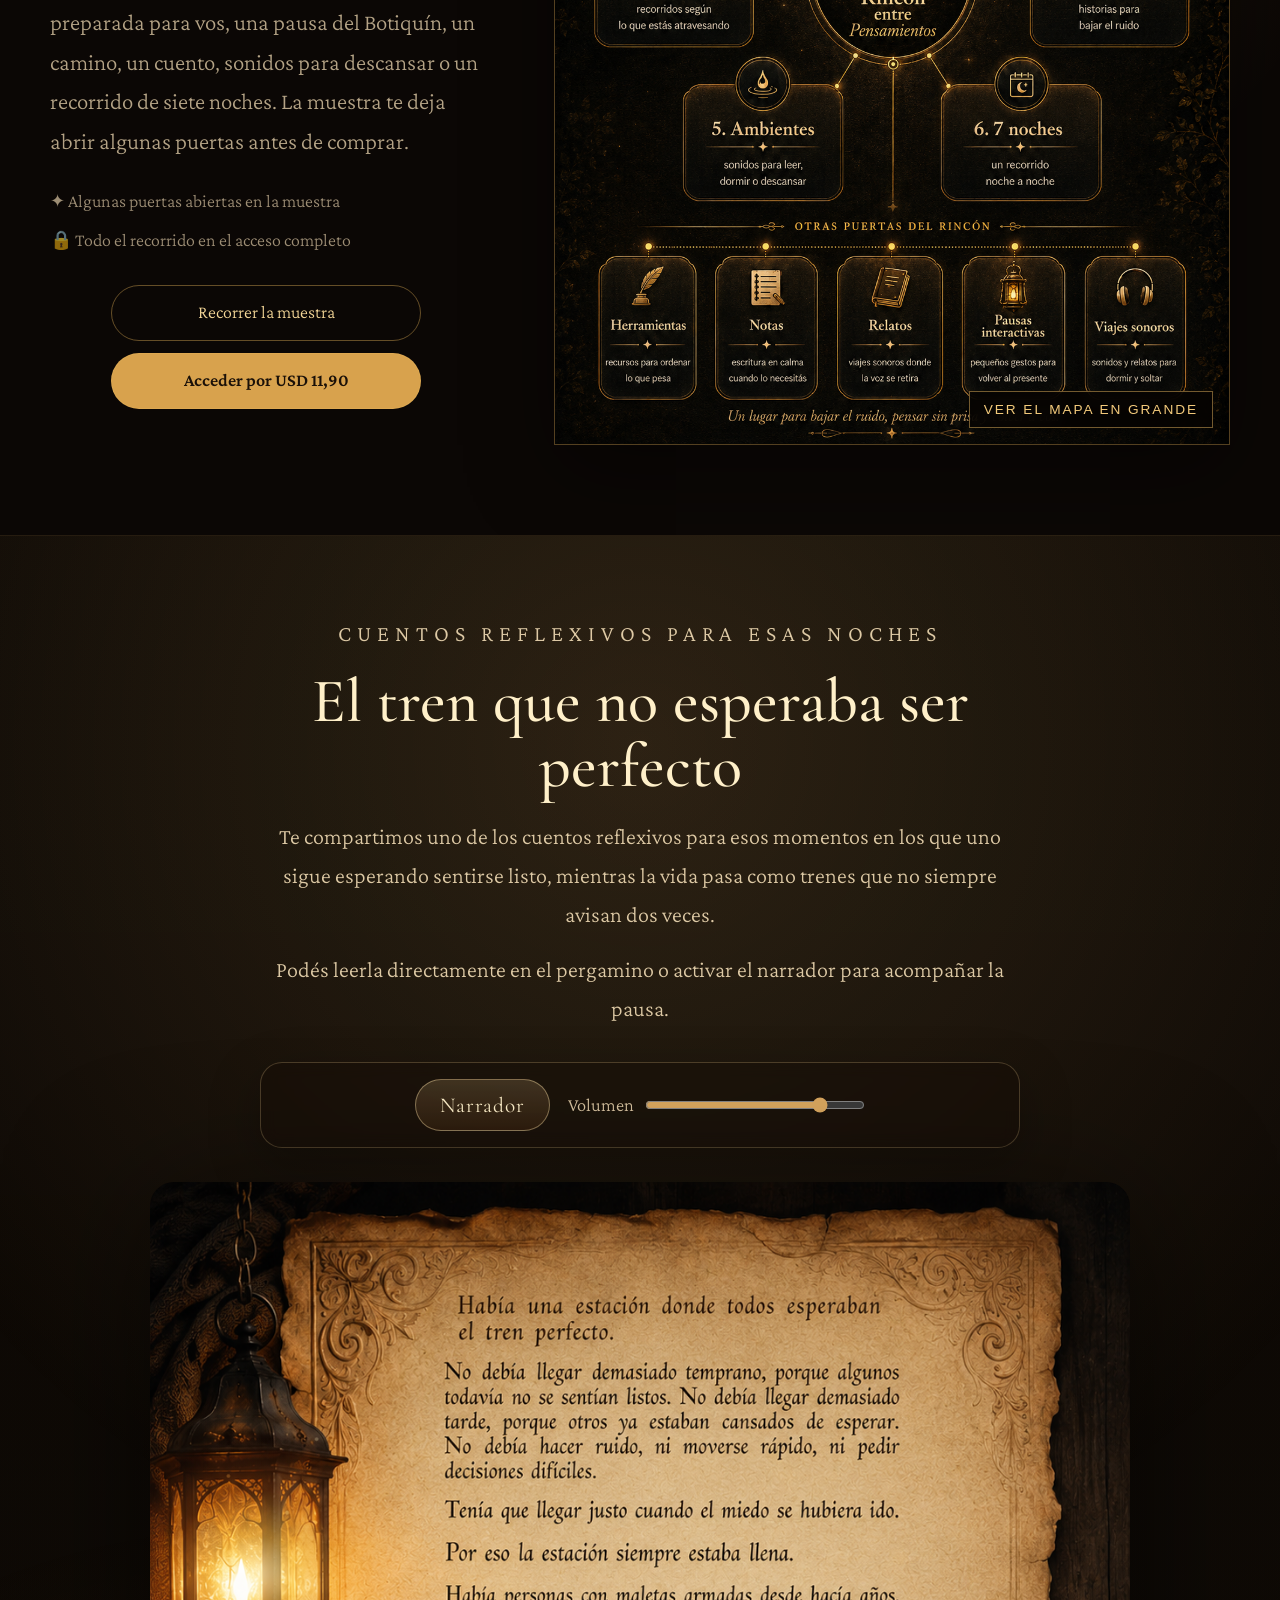
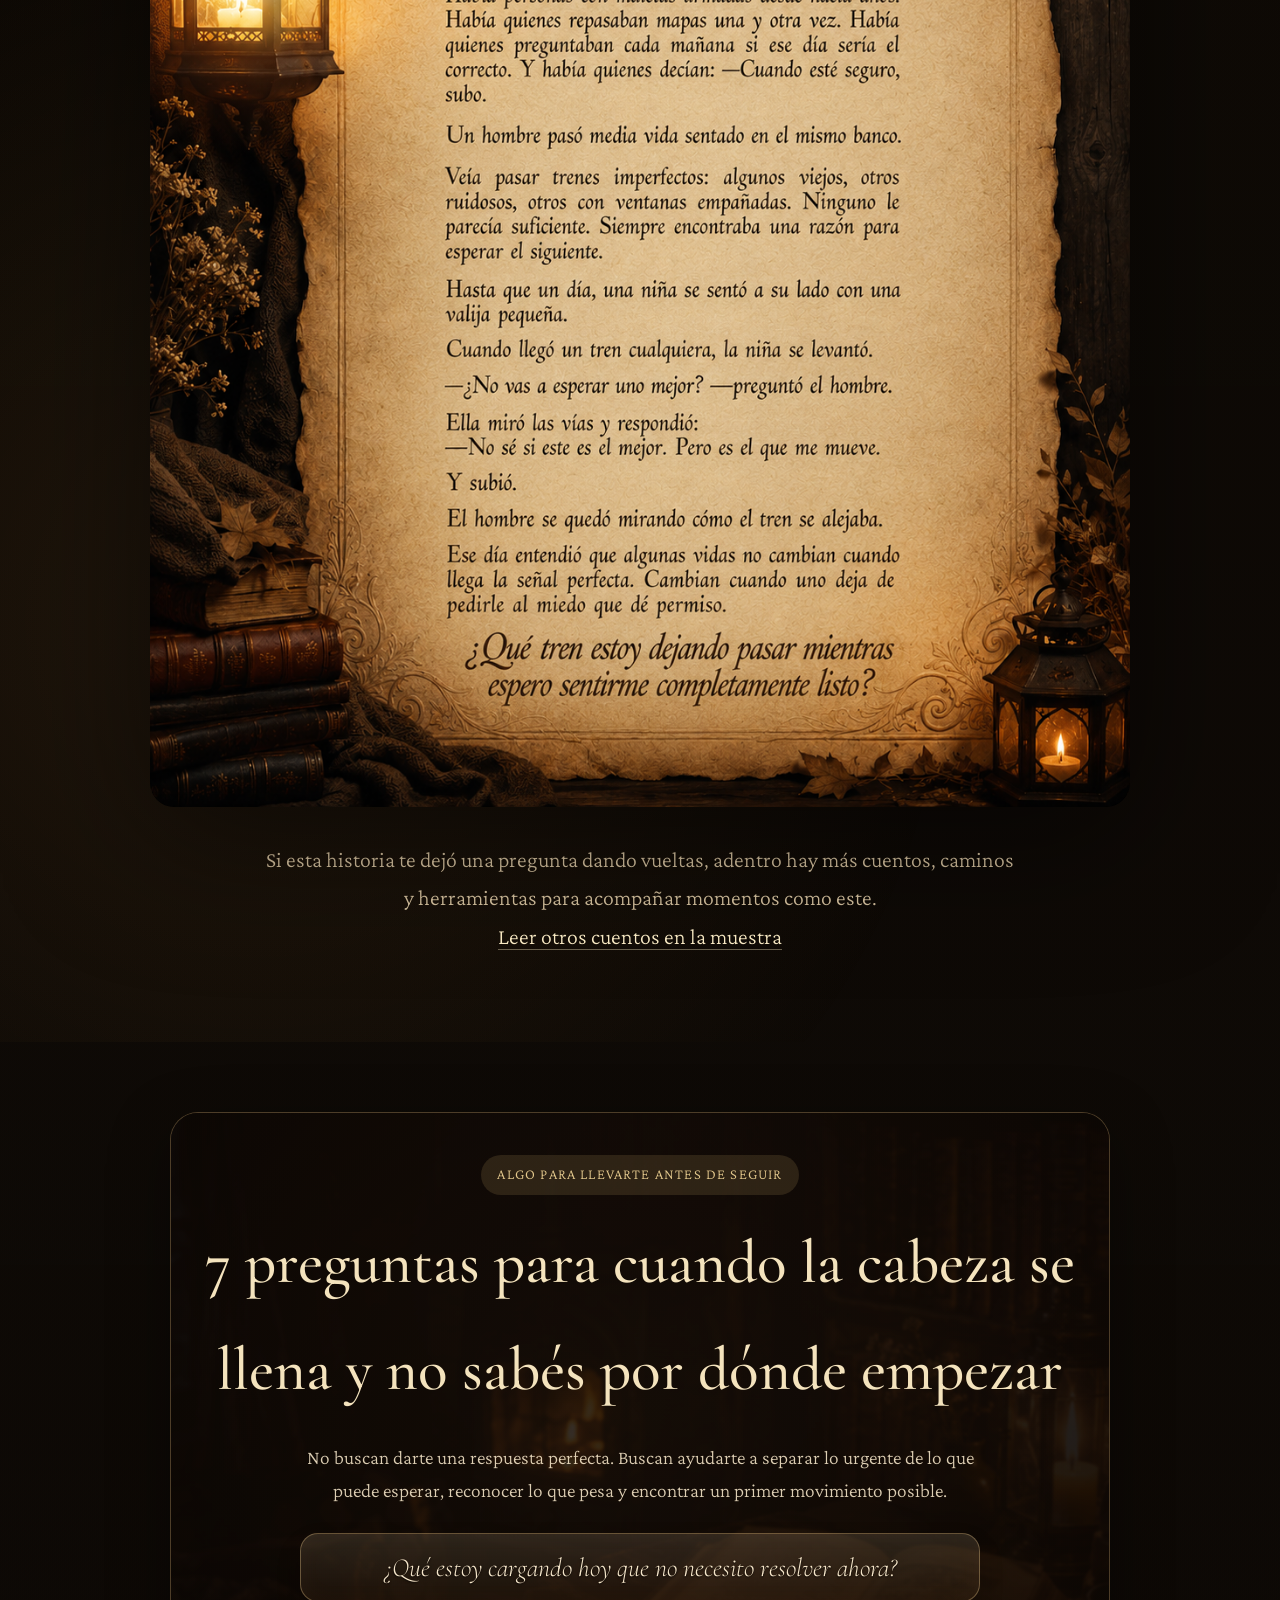
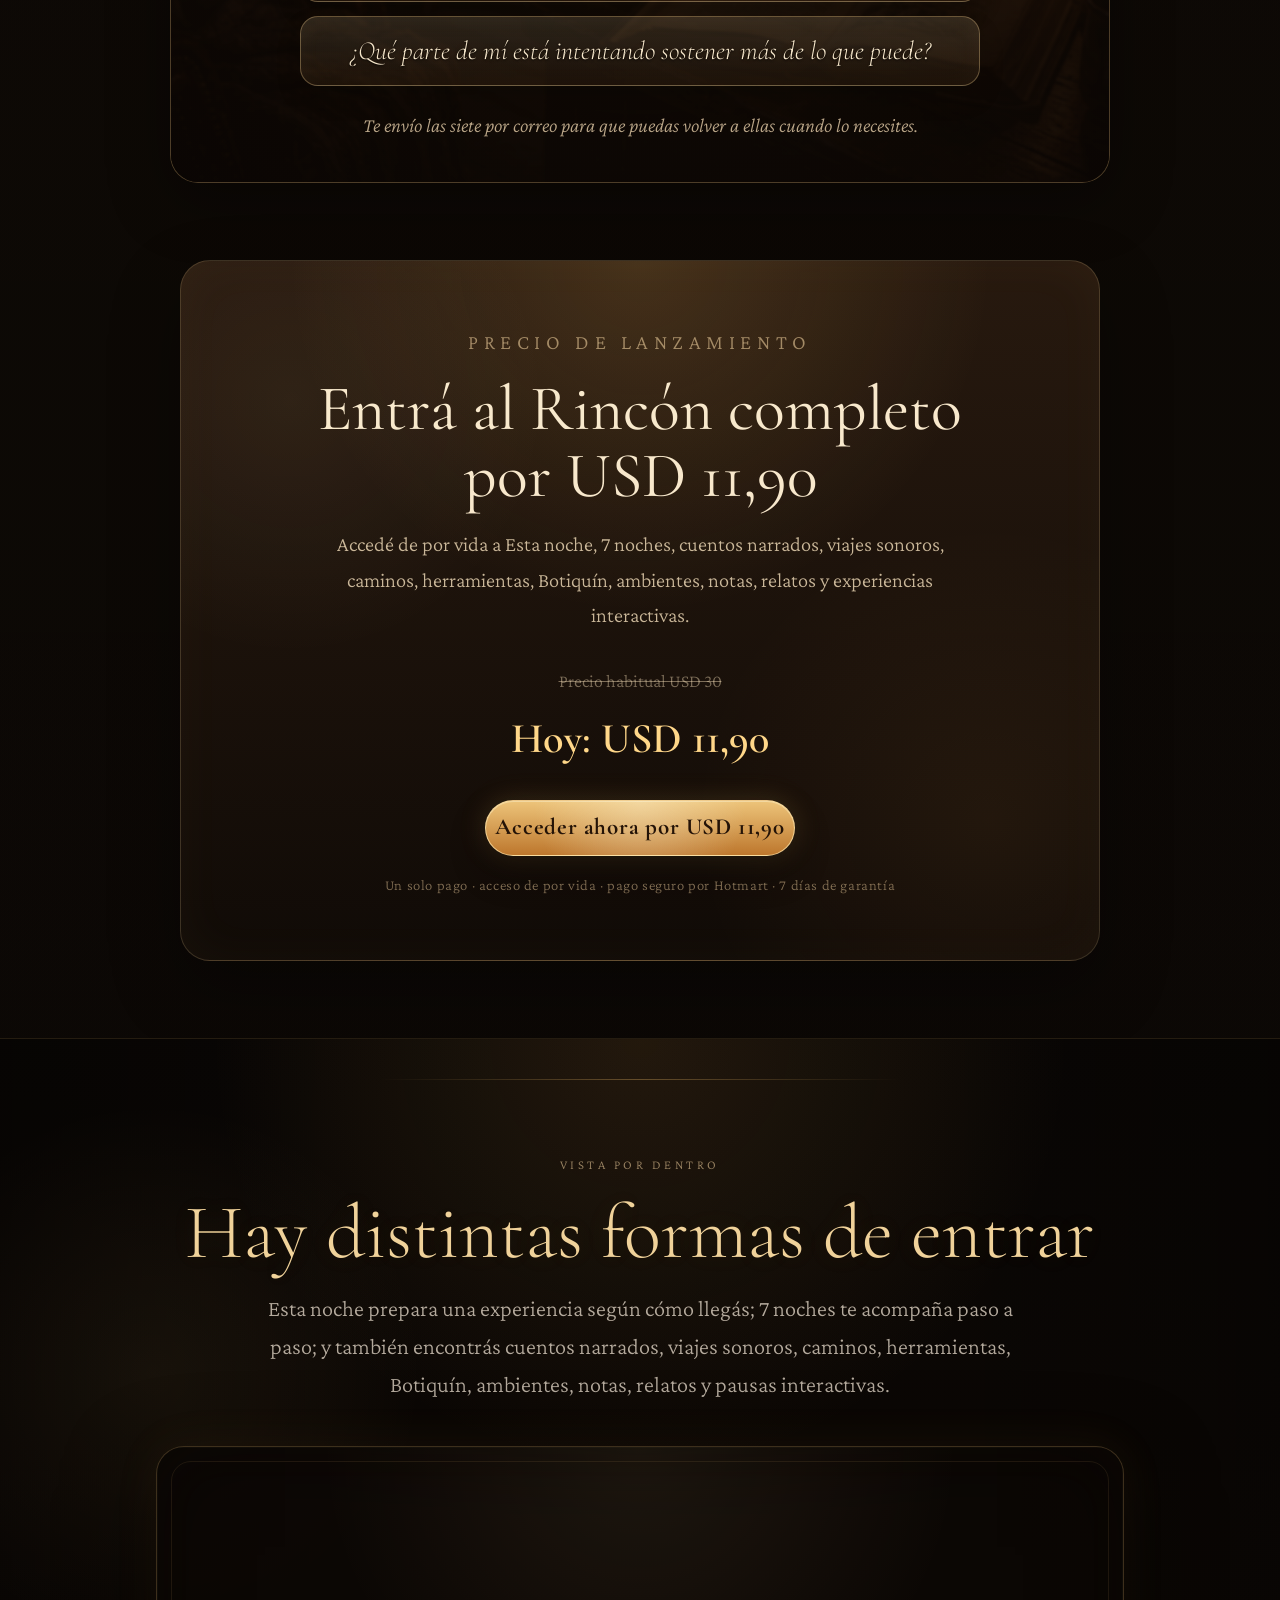
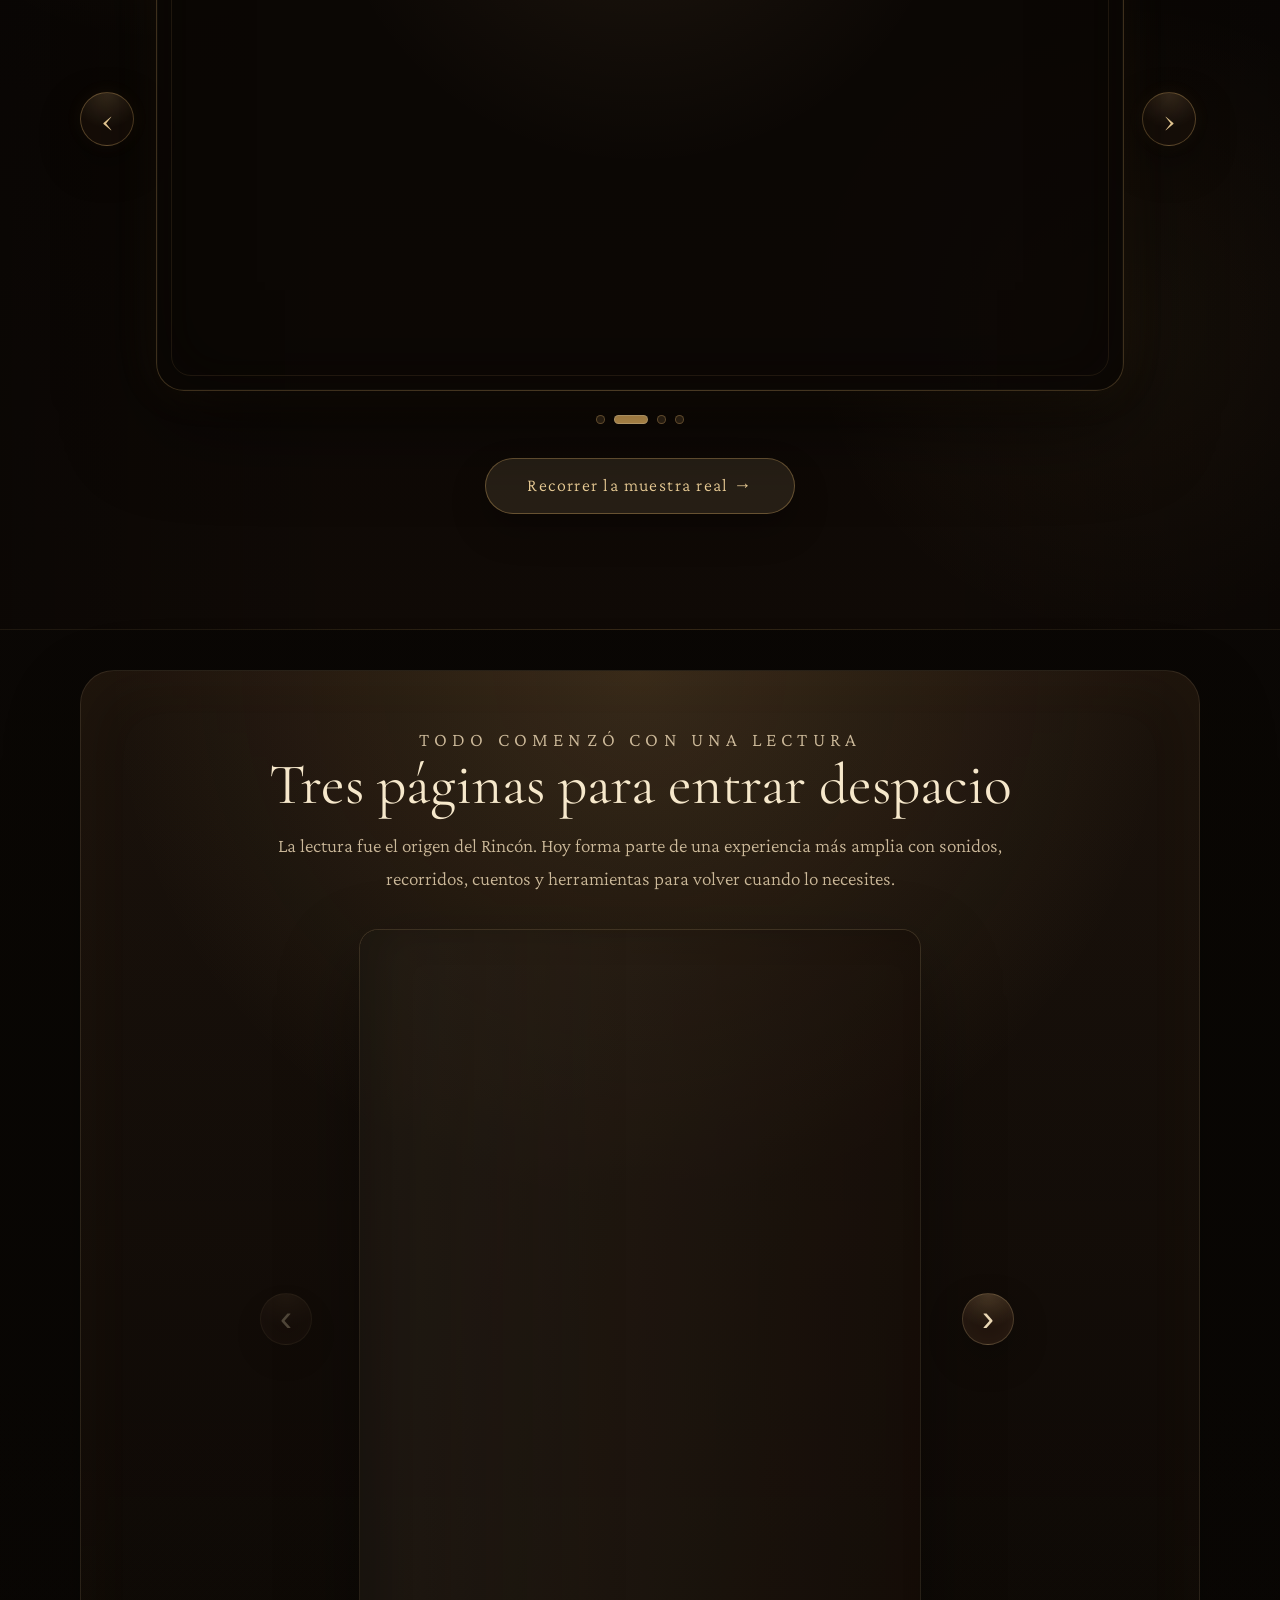
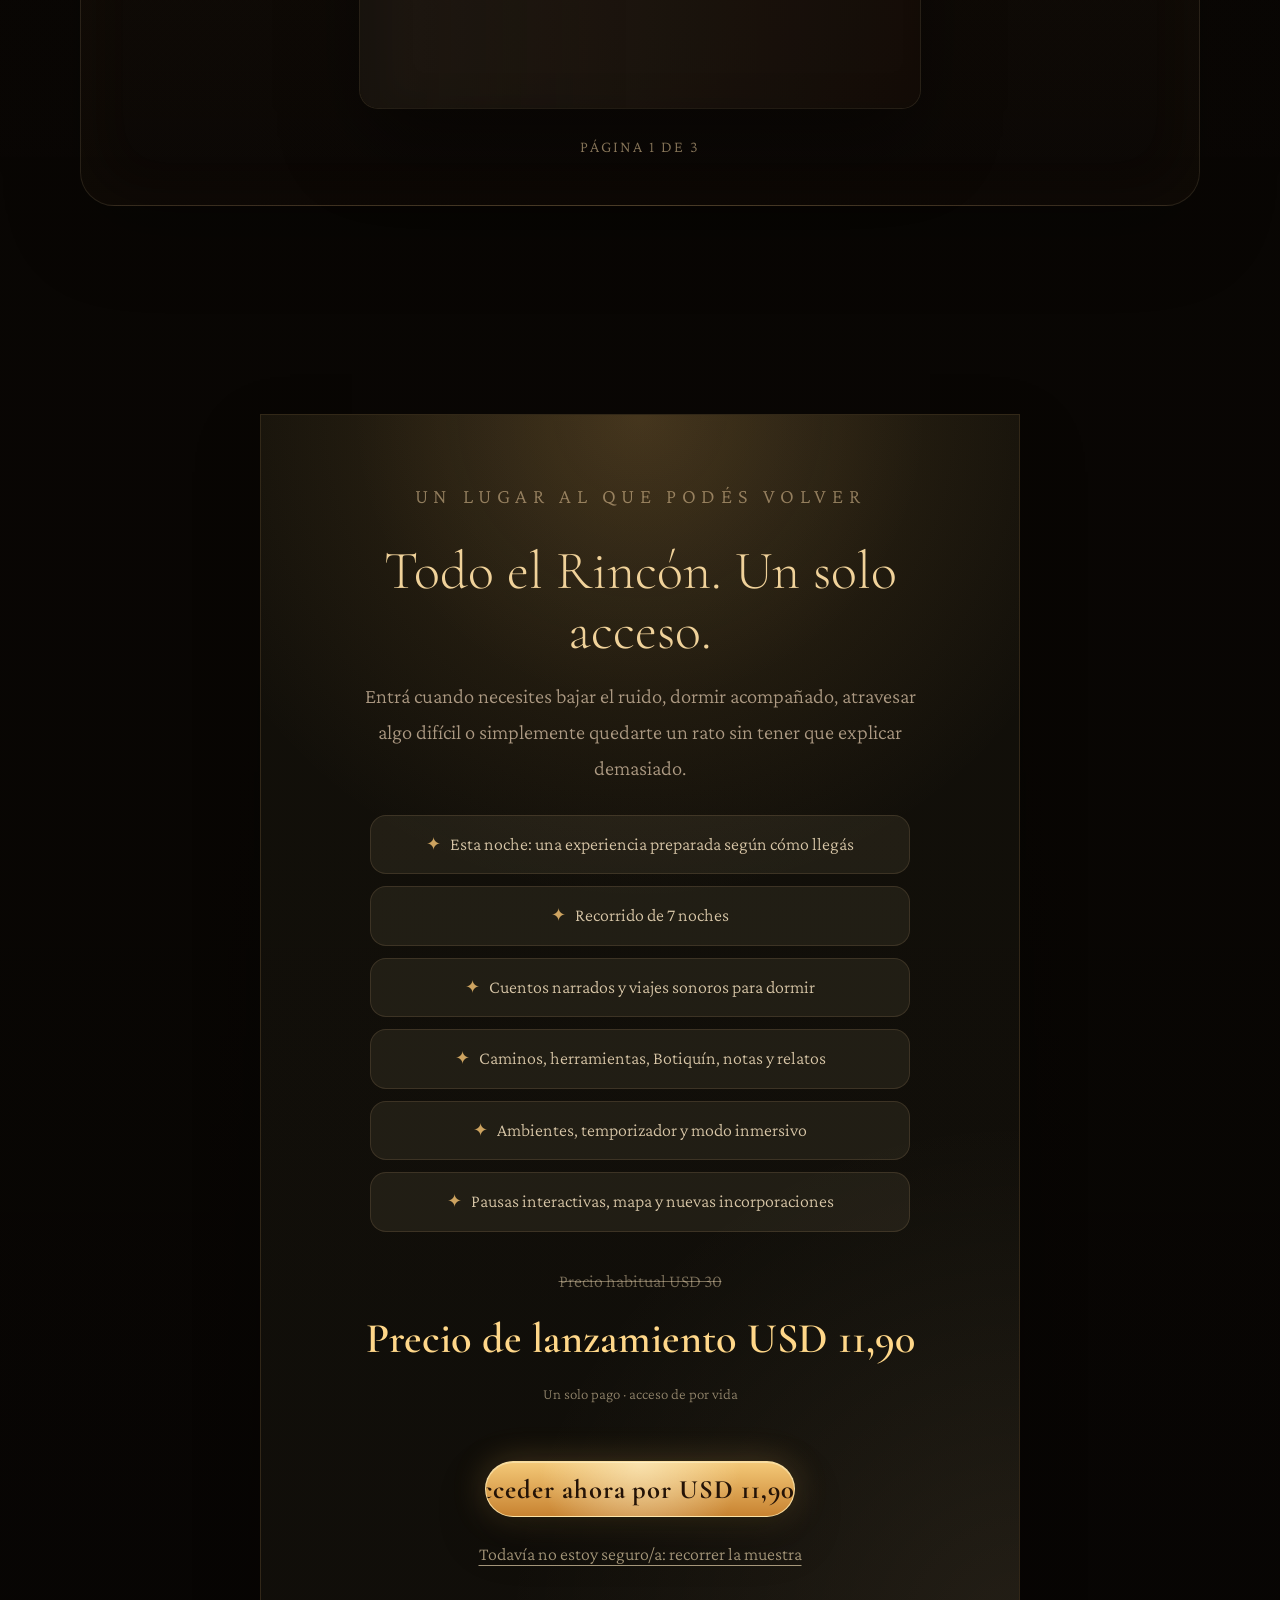
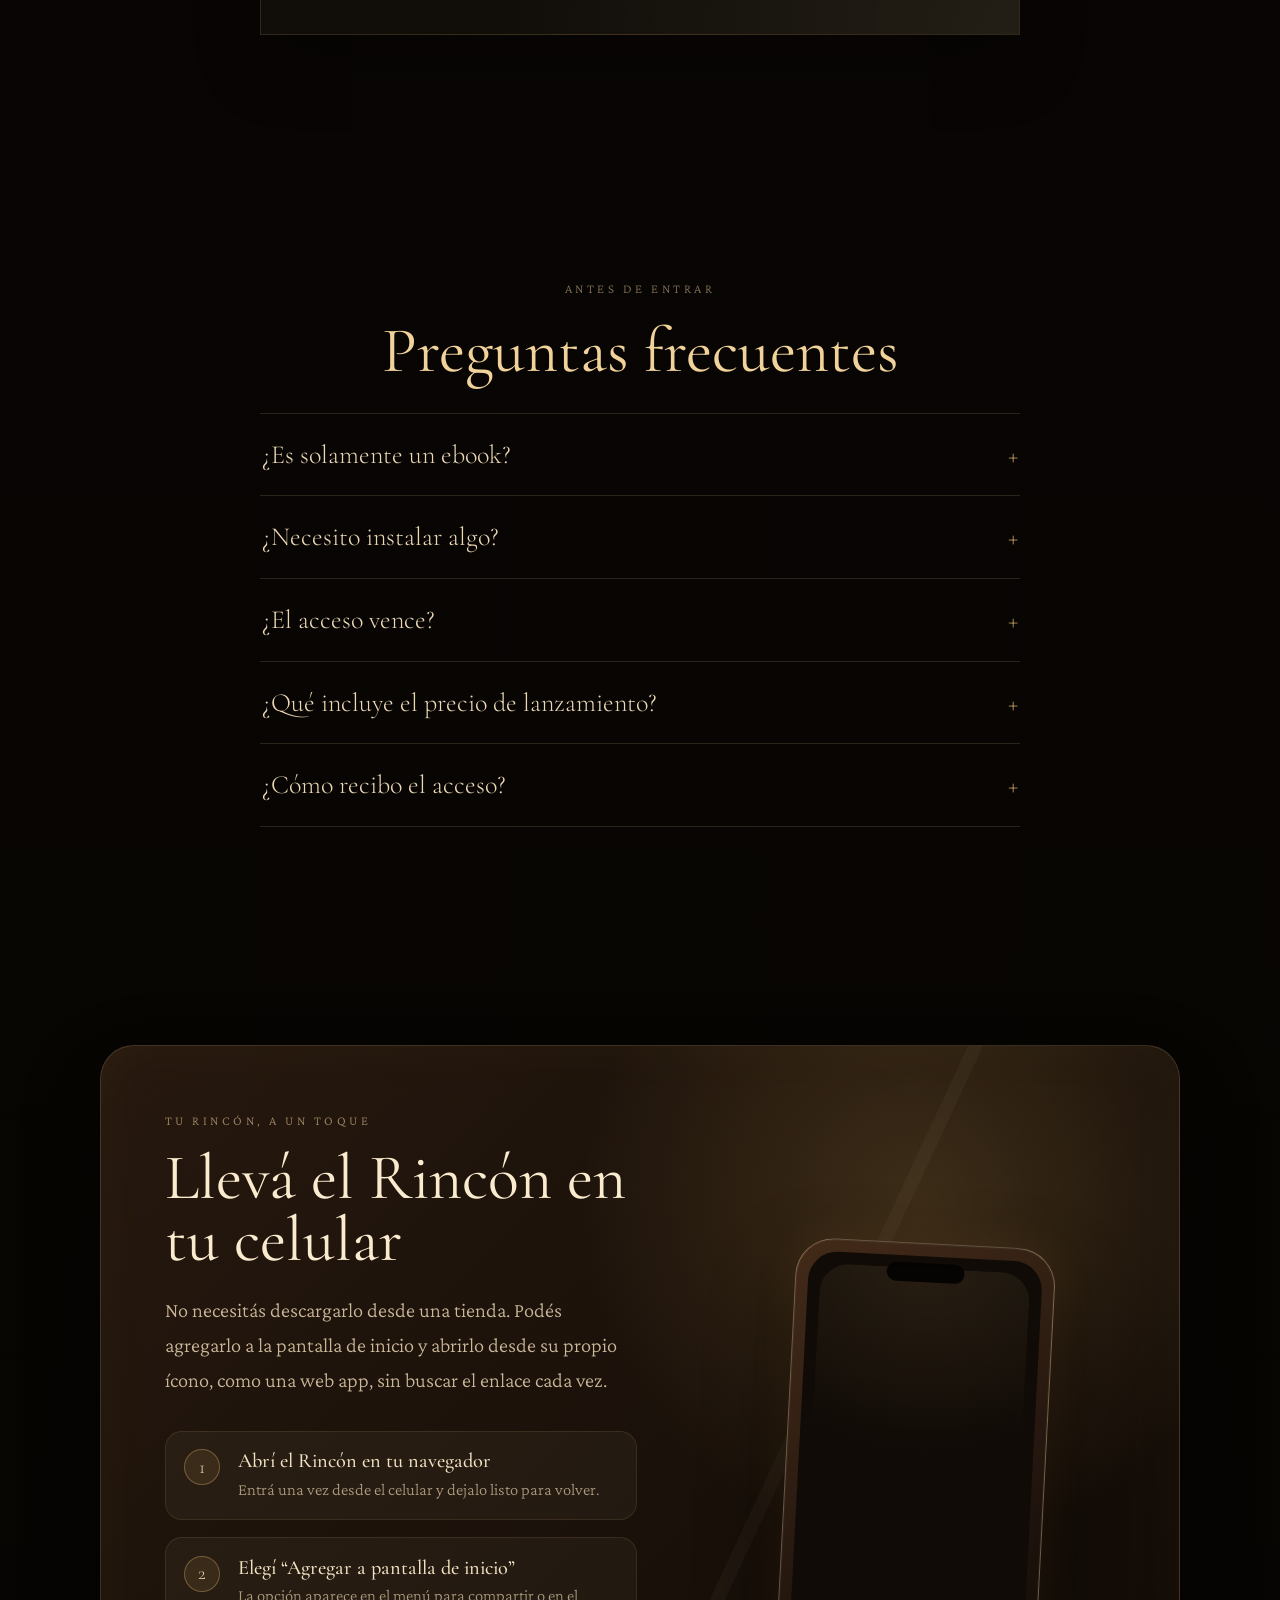
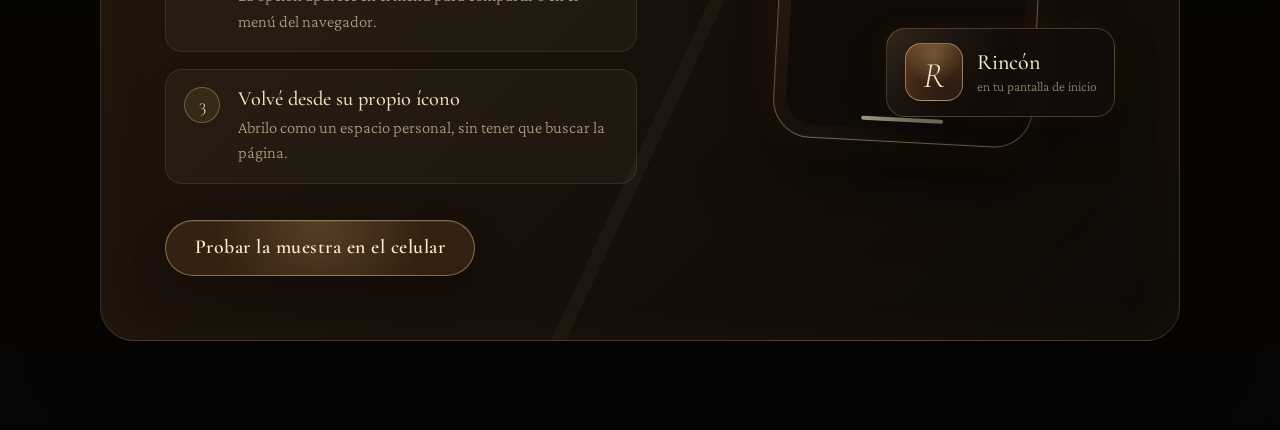
==== commit ca52082c: "Update index.html" ====
--- a/index.html
+++ b/index.html
@@ -1,5 +1,5 @@
 <!DOCTYPE html>
-
+ 
 <html lang="es">
 <head>
 <!-- MailerLite Universal -->
@@ -1943,4 +1943,4 @@
 });
 </script>
 </body>
-</html>+</html>
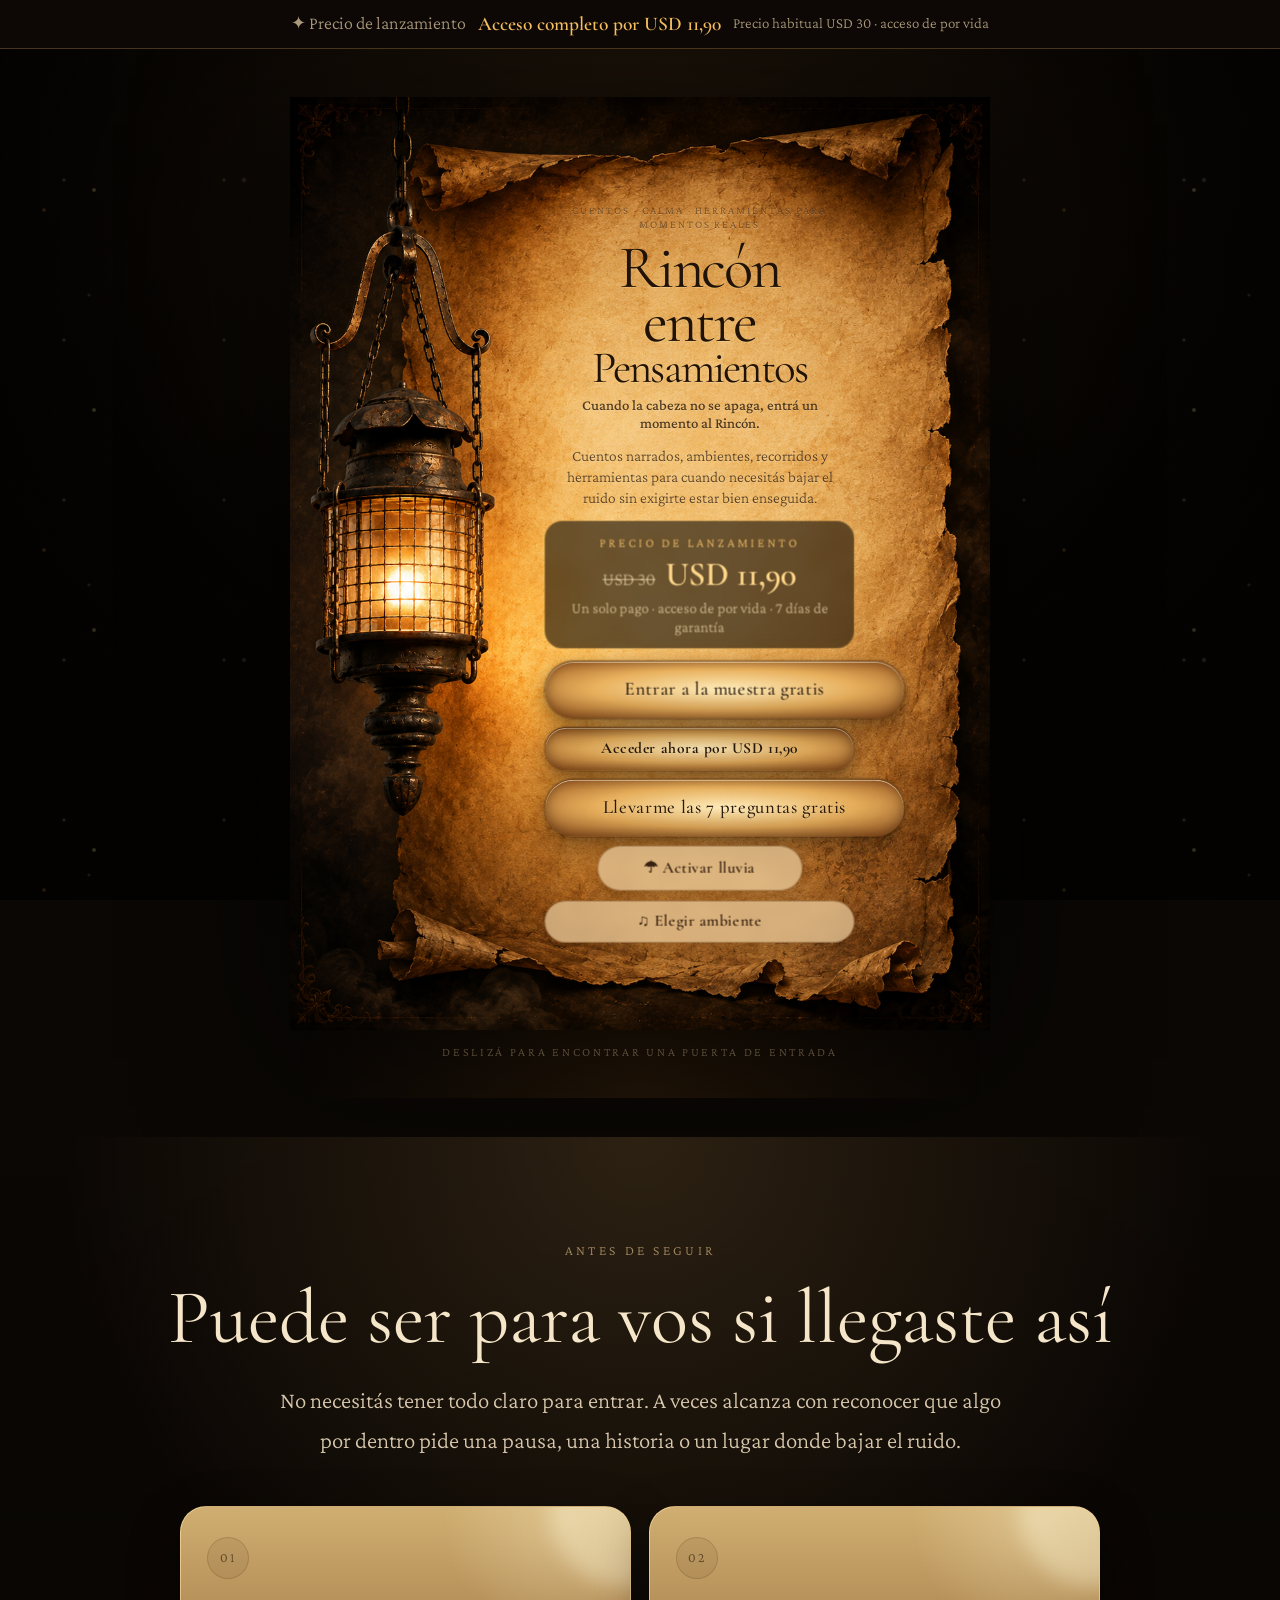
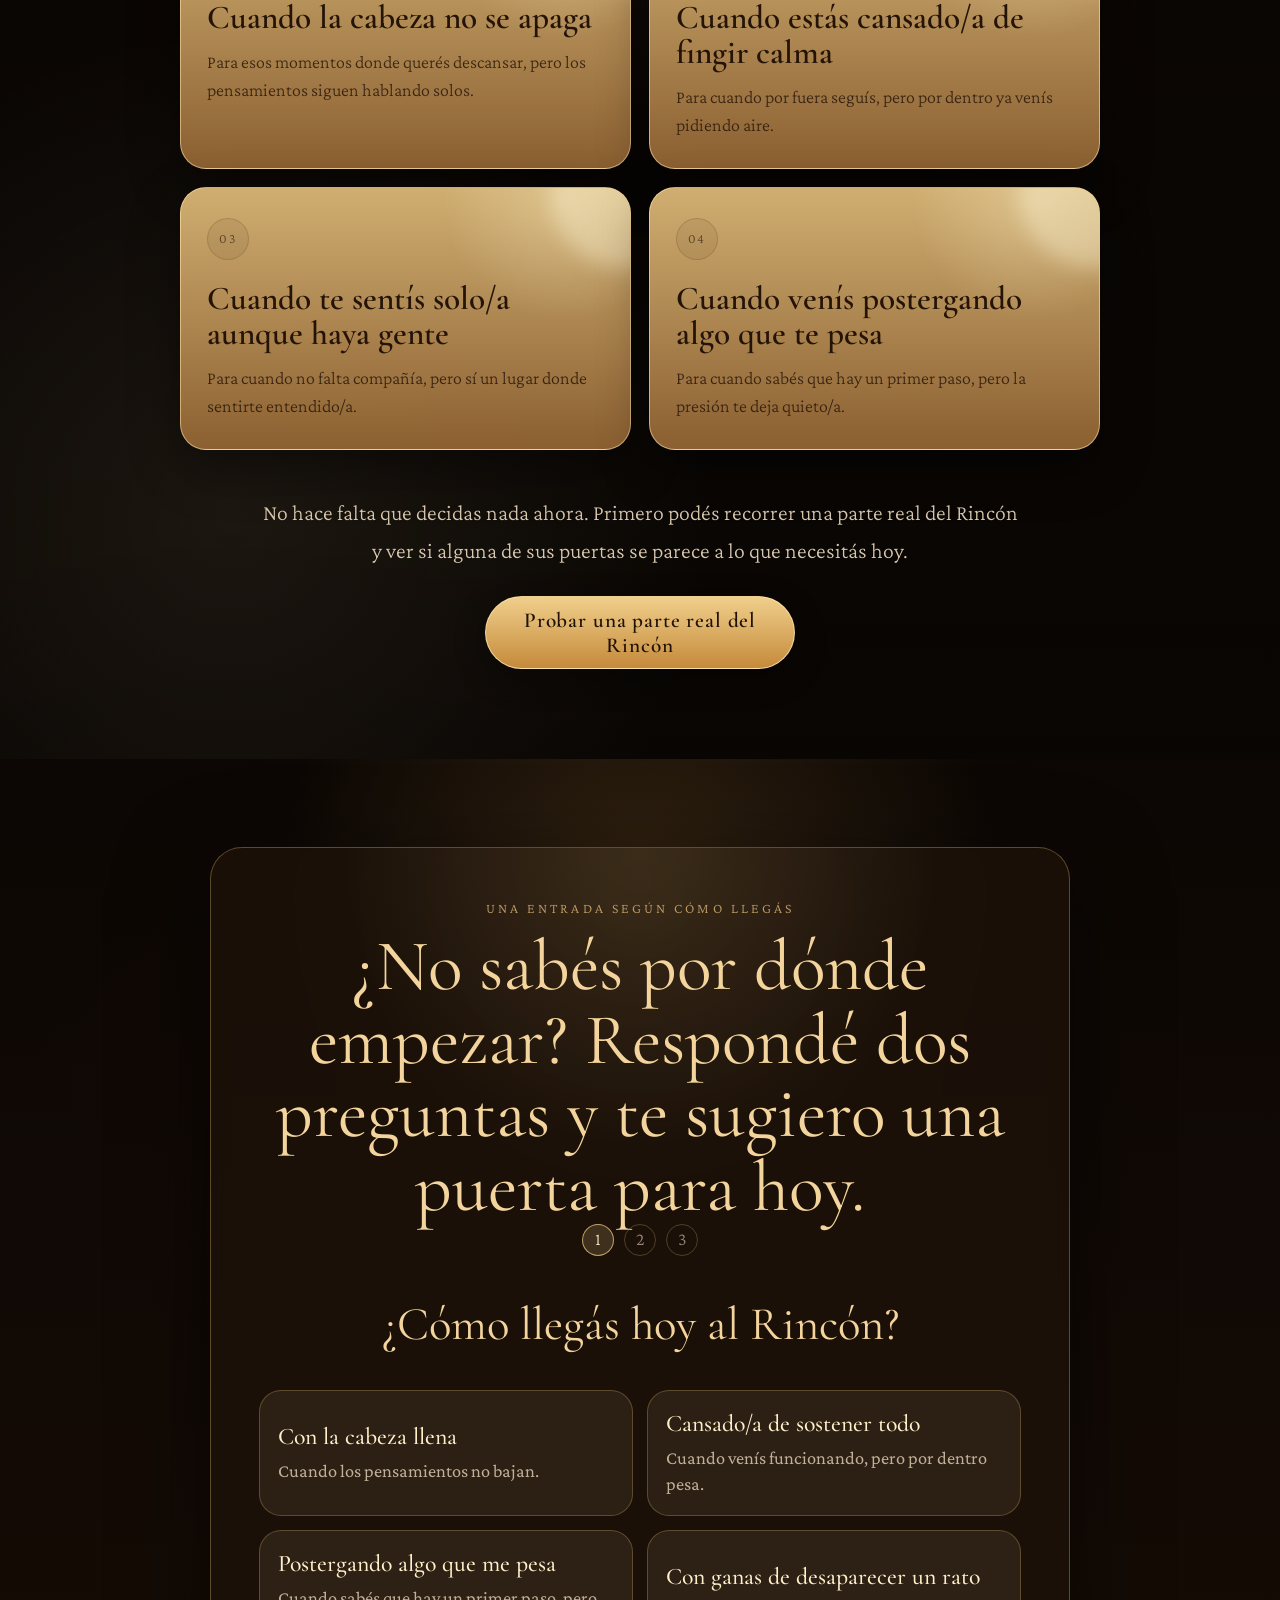
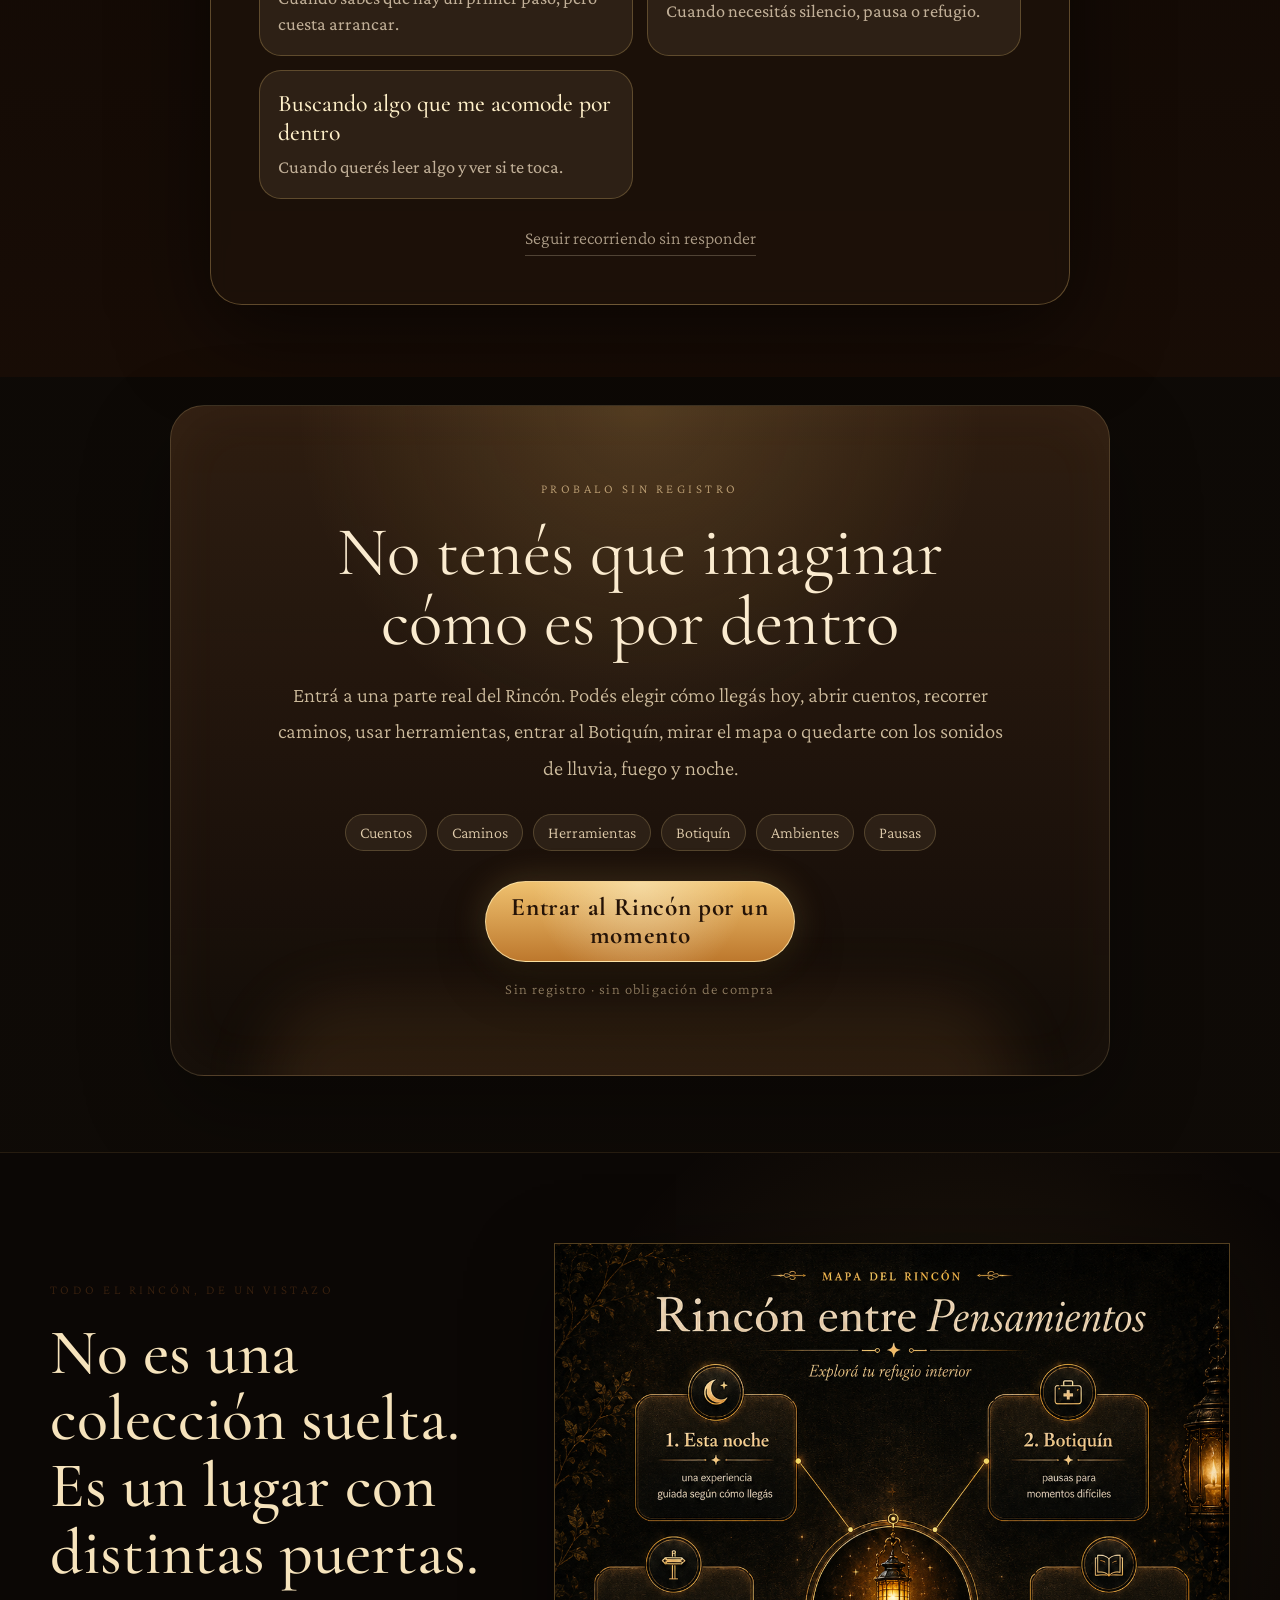
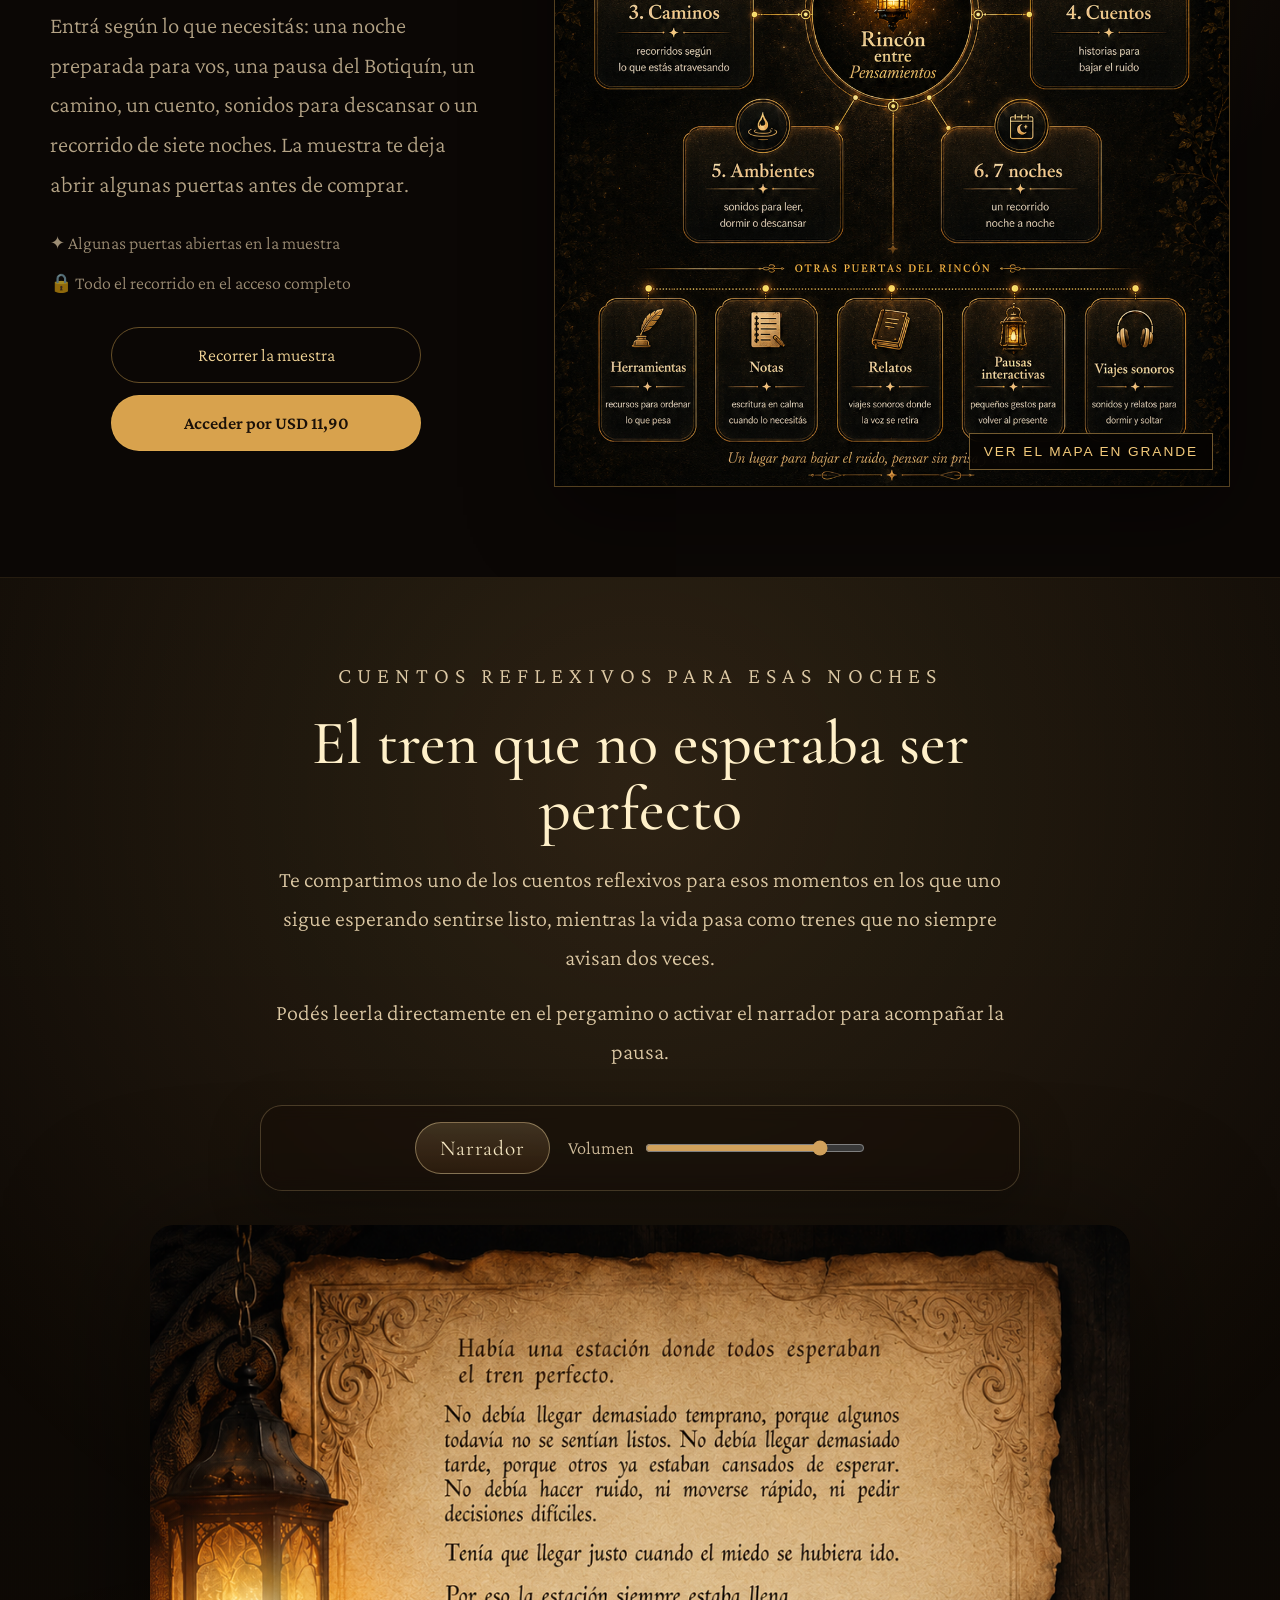
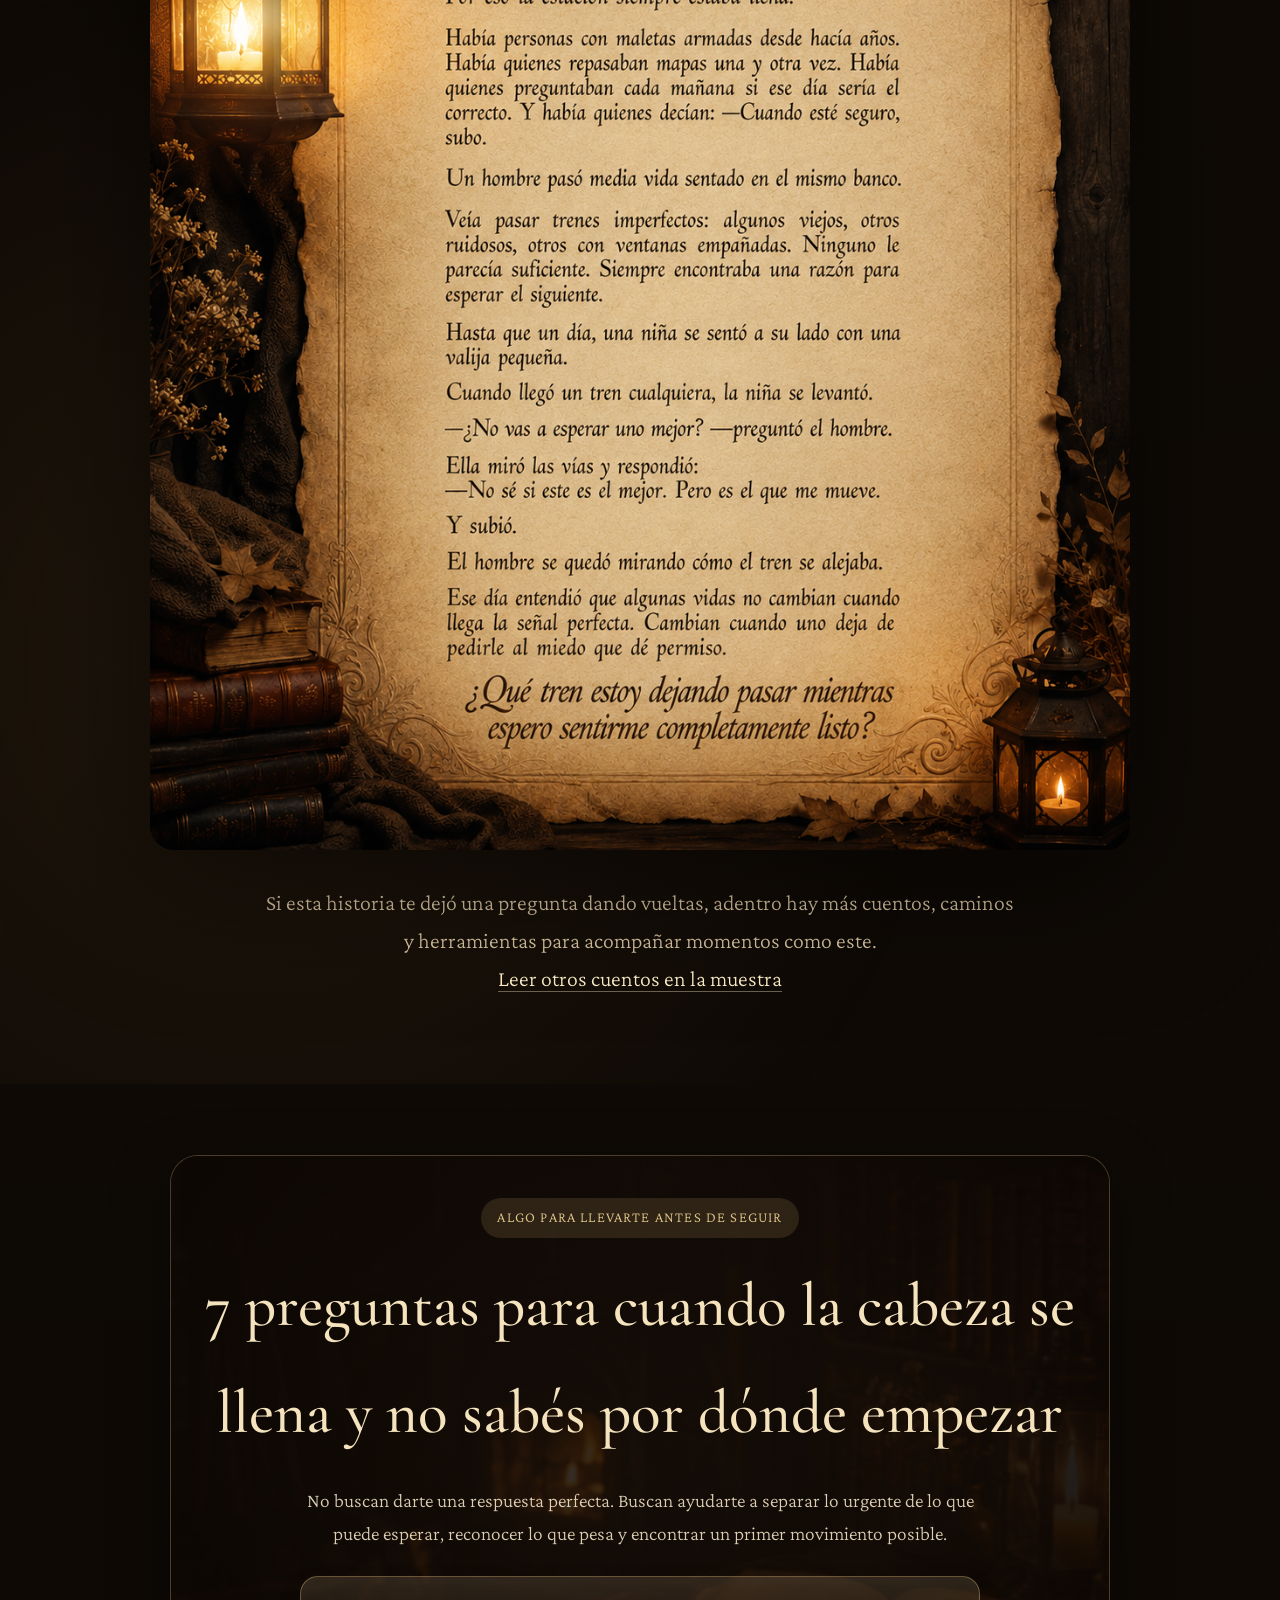
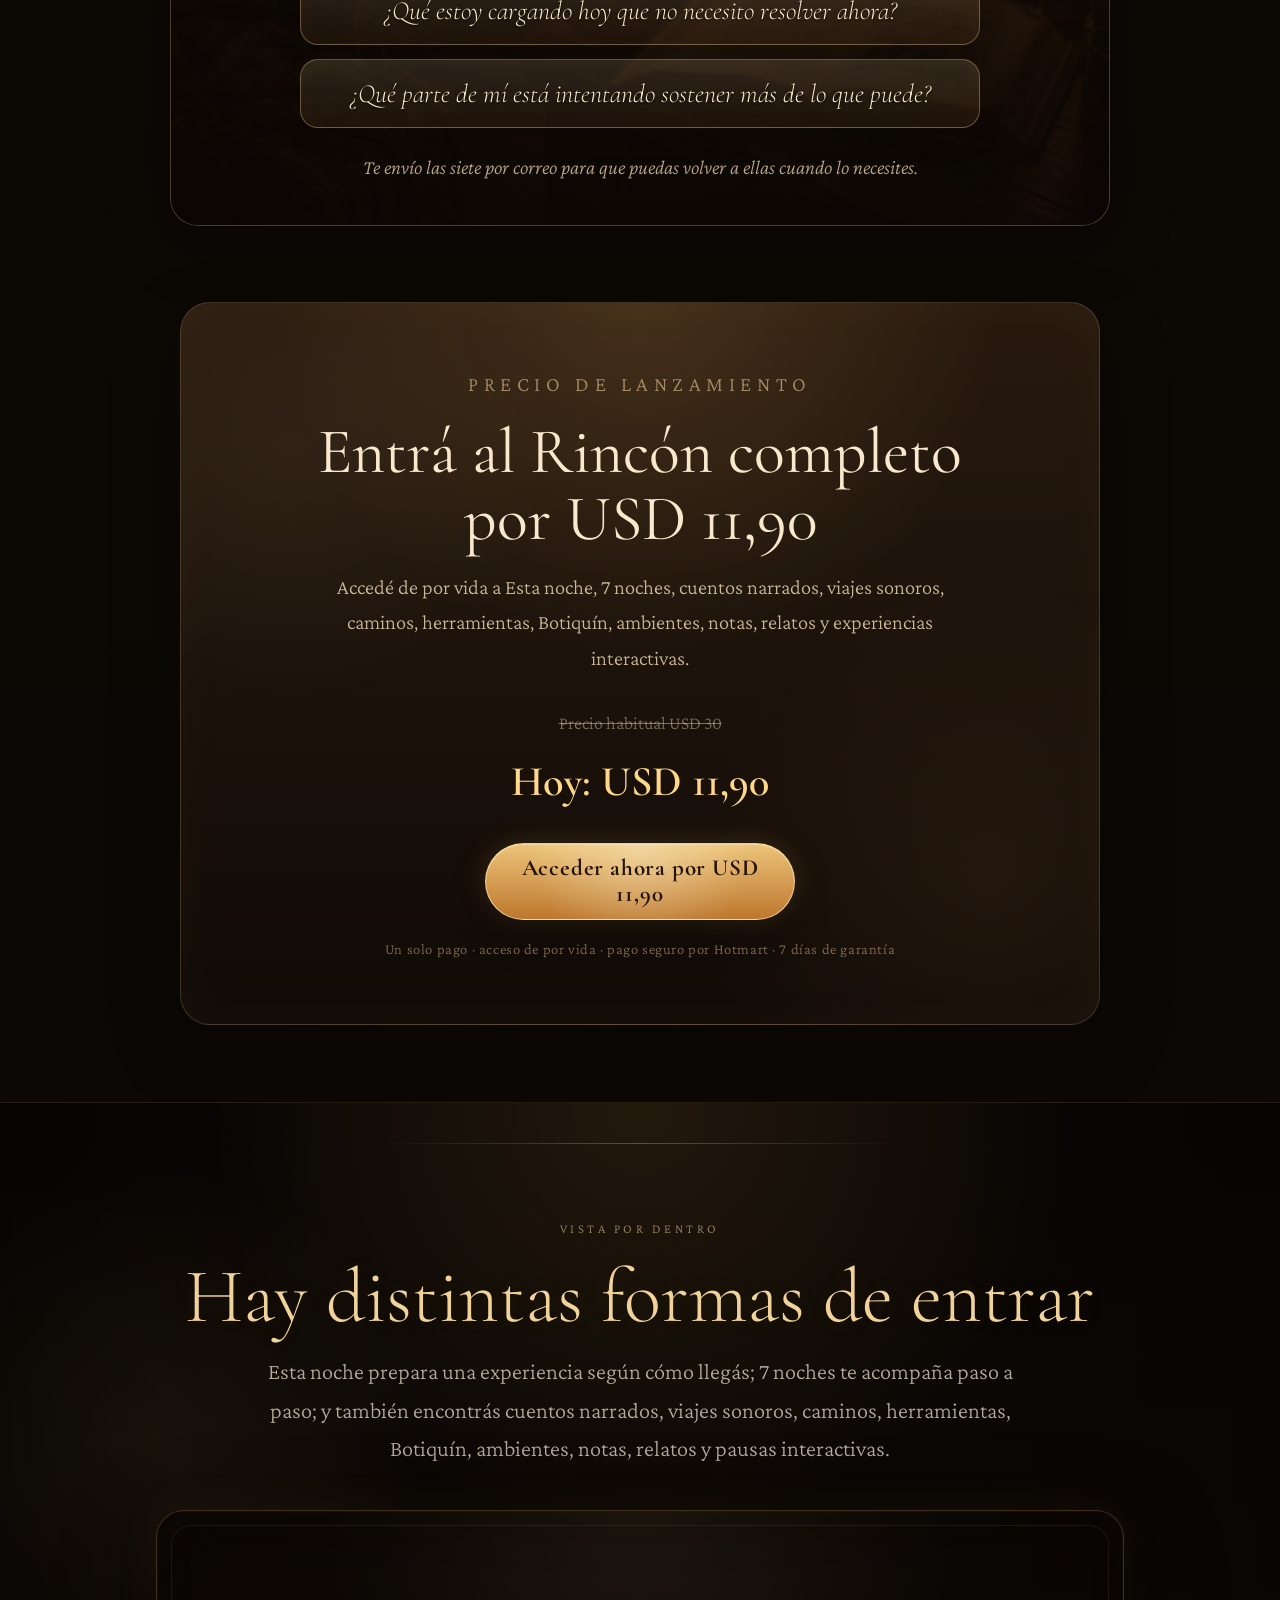
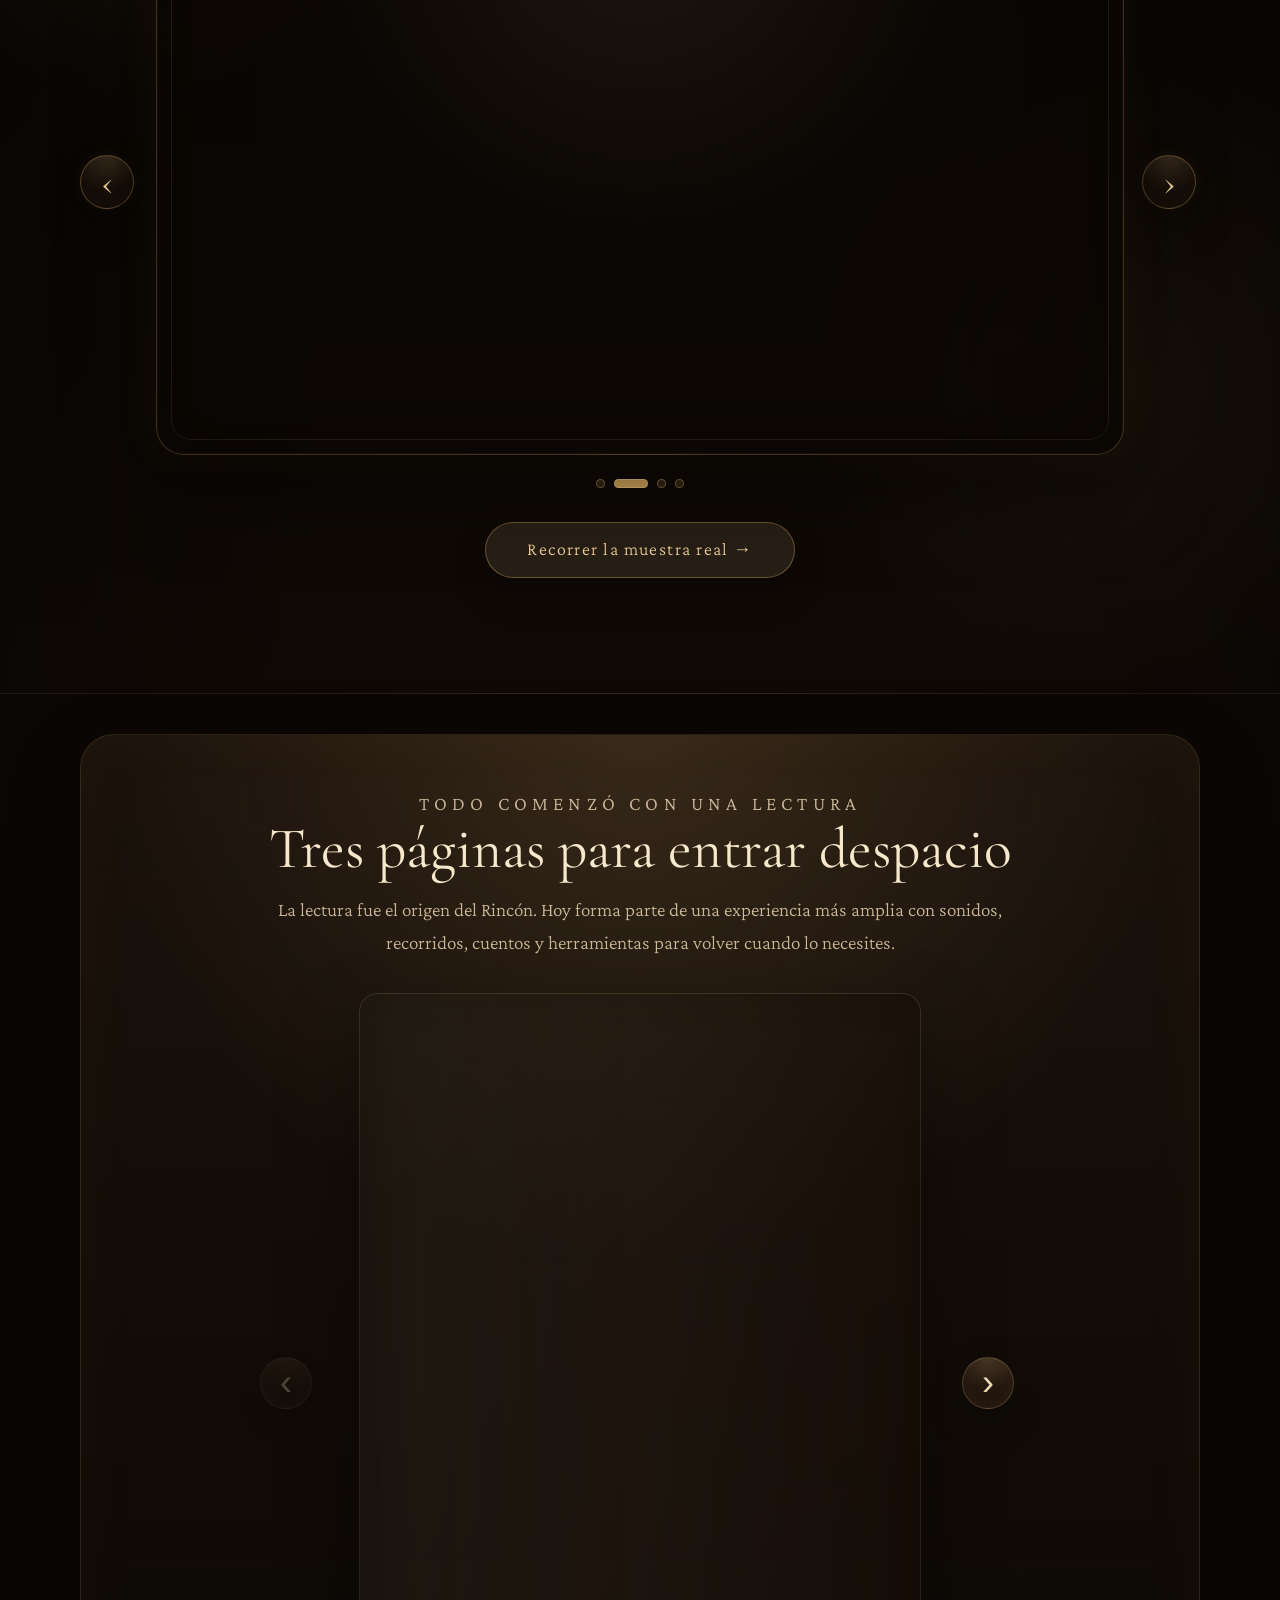
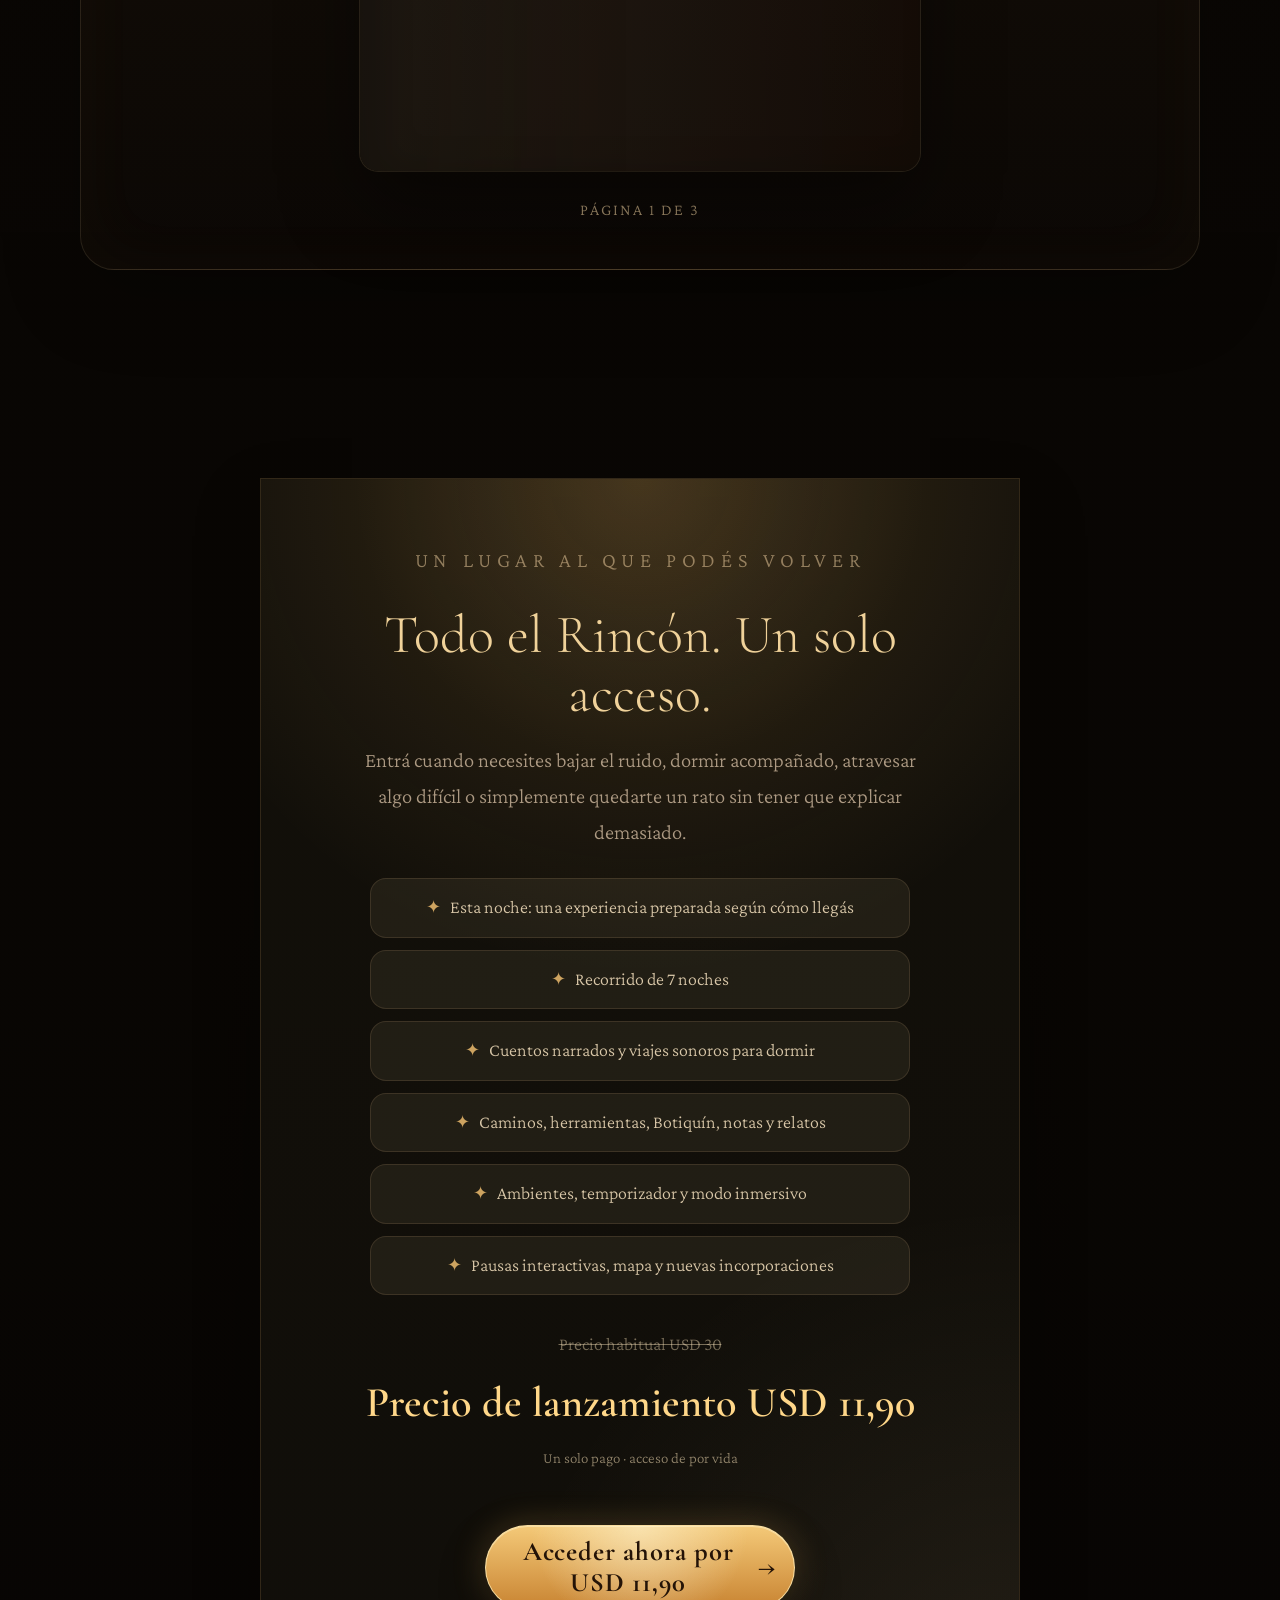
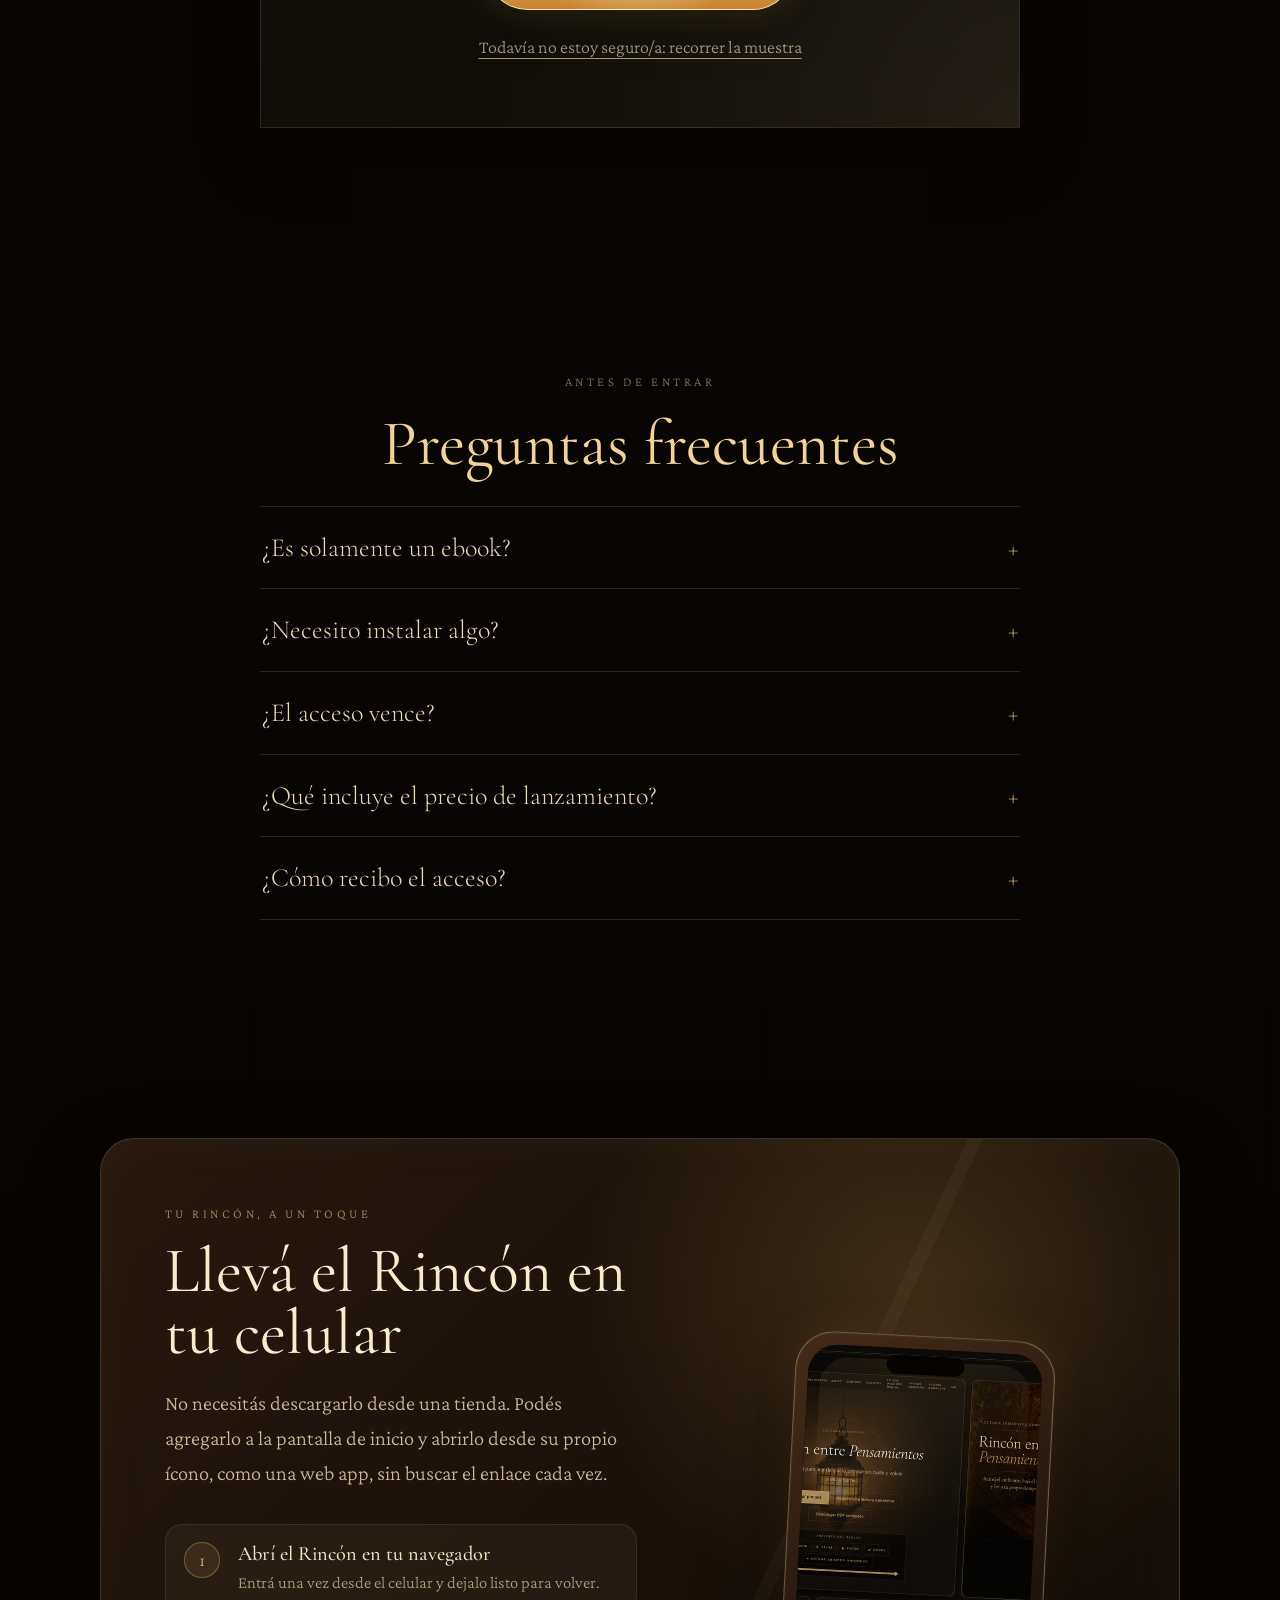
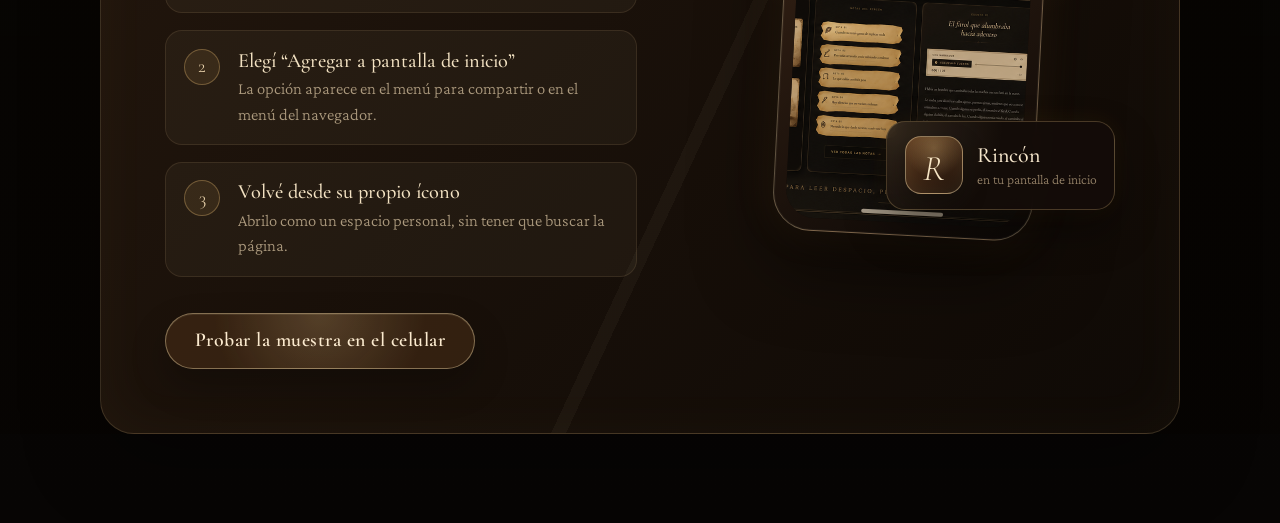
==== commit 30b6cb58: "Add files via upload" ====
--- a/index.html
+++ b/index.html
@@ -30,7 +30,7 @@
 <link href="https://fonts.googleapis.com" rel="preconnect"/>
 <link crossorigin="" href="https://fonts.gstatic.com" rel="preconnect"/>
 <link href="https://fonts.googleapis.com/css2?family=Cormorant+Garamond:wght@300;400;500;600&amp;family=Crimson+Pro:wght@300;400;500&amp;display=swap" rel="stylesheet"/>
-<link href="style.css?v=botones-uniformes-3" rel="stylesheet"/>
+<link href="style.css?v=landing-lanzamiento-4" rel="stylesheet"/>
 <script defer src="./checkout.js"></script>
 <script defer src="./mapa.js"></script>
 <!-- ESTILOS NUEVOS: CUENTO GRATIS EN PERGAMINO + NARRADOR -->
@@ -504,6 +504,7 @@
 <div class="ambientes-backdrop" data-cerrar-ambientes=""></div>
 <div aria-label="Elegir ambiente del Rincón" aria-modal="true" class="ambientes-modal-card" role="dialog">
 <h3>Elegí el ambiente</h3>
+<button data-ambiente-menu="lluvia" type="button">☂ Lluvia suave</button>
 <button data-ambiente-menu="fuego" type="button">🔥 Fuego bajo</button>
 <button data-ambiente-menu="bosque" type="button">🌙 Bosque noche</button>
 <button data-ambiente-menu="selva" type="button">🌿 Selva noche</button>
@@ -550,8 +551,11 @@
 </a>
 </div>
 <div class="hero-rincon-sound-actions" aria-label="Ambientes opcionales">
-<button class="hero-rincon-btn btn-ambiente cta-uniforme" data-ga-event="click_activar_lluvia" id="ambienteToggle" type="button">
-<span>☂ Activar lluvia para leer</span>
+<button class="hero-rincon-btn btn-ambiente" data-ga-event="click_activar_lluvia" id="ambienteToggle" type="button">
+<span>☂ Activar lluvia</span>
+</button>
+<button class="hero-rincon-btn btn-ambientes" data-ga-event="click_elegir_ambiente" id="ambientesToggle" type="button">
+<span>♫ Elegir ambiente</span>
 </button>
 </div>
 </div>
@@ -1234,19 +1238,23 @@
         if (!ambienteToggle || !audioAmbiente) return;
 
         ambienteToggle.innerHTML = audioAmbiente.paused
-          ? "<span>☂ Activar lluvia para leer</span>"
-          : "<span>☂ Pausar lluvia para leer</span>";
+          ? "<span>☂ Activar lluvia</span>"
+          : "<span>☂ Pausar lluvia</span>";
 
         ambienteToggle.classList.toggle("activo", !audioAmbiente.paused);
       }
 
       function activarLluvia() {
         if (!audioAmbiente) return;
+
+        pausarAmbientesExtra();
+        ambienteExtraActivo = "silencio";
 
         audioAmbiente.play()
           .then(function () {
             actualizarBotonLluvia();
             actualizarLluviaVisual();
+            actualizarBotonAmbienteExtra();
 
             trackGAEvent("lluvia_inicio", {
               event_label: "lluvia"
@@ -1265,6 +1273,7 @@
 
         actualizarBotonLluvia();
         actualizarLluviaVisual();
+        actualizarBotonAmbienteExtra();
 
         trackGAEvent("lluvia_pausa", {
           event_label: "lluvia"
@@ -1285,15 +1294,23 @@
       function actualizarBotonAmbienteExtra() {
         if (!ambientesToggle) return;
 
-        if (ambienteExtraActivo === "silencio") {
-          ambientesToggle.innerHTML = "<span>🌙 Ambiente: silencio</span>";
+        const lluviaActiva = audioAmbiente && !audioAmbiente.paused;
+
+        if (lluviaActiva) {
+          ambientesToggle.innerHTML = "<span>☂ Lluvia activa</span>";
+        } else if (ambienteExtraActivo === "silencio") {
+          ambientesToggle.innerHTML = "<span>♫ Elegir ambiente</span>";
         } else {
           ambientesToggle.innerHTML = "<span>" + ambientesExtra[ambienteExtraActivo].label + "</span>";
         }
 
         document.querySelectorAll("[data-ambiente-menu]").forEach(function (boton) {
           const valor = boton.getAttribute("data-ambiente-menu");
-          boton.classList.toggle("activo", valor === ambienteExtraActivo);
+          const activo = valor === "lluvia"
+            ? lluviaActiva
+            : !lluviaActiva && valor === ambienteExtraActivo;
+
+          boton.classList.toggle("activo", activo);
         });
       }
 
@@ -1303,6 +1320,13 @@
         ambienteExtraActivo = nombre;
 
         if (nombre !== "silencio" && ambientesExtra[nombre] && ambientesExtra[nombre].audio) {
+          if (audioAmbiente && !audioAmbiente.paused) {
+            audioAmbiente.pause();
+            audioAmbiente.currentTime = 0;
+            actualizarBotonLluvia();
+            actualizarLluviaVisual();
+          }
+
           ambientesExtra[nombre].audio.play()
             .then(function () {
               trackGAEvent("ambiente_inicio", {
@@ -1439,7 +1463,19 @@
           const ambiente = botonAmbiente.getAttribute("data-ambiente-menu");
 
           reproducirCorto(sonidoClickPergamino, 0.18);
-          activarAmbienteExtra(ambiente);
+
+          if (ambiente === "lluvia") {
+            pausarAmbientesExtra();
+            ambienteExtraActivo = "silencio";
+            actualizarBotonAmbienteExtra();
+            activarLluvia();
+          } else if (ambiente === "silencio") {
+            pausarLluvia();
+            activarAmbienteExtra("silencio");
+          } else {
+            activarAmbienteExtra(ambiente);
+          }
+
           cerrarModalAmbientes();
         });
       }
@@ -1943,4 +1979,4 @@
 });
 </script>
 </body>
-</html>
+</html>
--- a/style.css
+++ b/style.css
@@ -11113,10 +11113,14 @@
   overflow-wrap: break-word;
 }
 
-/* La entrada sonora antigua queda fuera de la experiencia pública. */
-body.landing-lanzamiento .entrada-sonora,
-body.landing-lanzamiento .ambientes-modal {
+/* La entrada sonora antigua queda fuera de la experiencia pública.
+   El selector opcional del hero continúa disponible. */
+body.landing-lanzamiento .entrada-sonora {
   display: none !important;
+}
+
+body.landing-lanzamiento .ambientes-modal.activo {
+  display: flex !important;
 }
 
 /* Oferta superior */
@@ -11338,12 +11342,12 @@
   }
 
   body.landing-lanzamiento .hero-rincon-content {
-    left: 60% !important;
+    left: 59% !important;
     top: 50% !important;
-    width: 300px !important;
-    max-width: 300px !important;
+    width: 68% !important;
+    max-width: 278px !important;
     min-width: 0 !important;
-    transform: translate(-50%, -50%) scale(0.69) !important;
+    transform: translate(-50%, -50%) !important;
     transform-origin: center center !important;
   }
 
@@ -11352,26 +11356,29 @@
   }
 
   body.landing-lanzamiento .hero-rincon-title {
-    margin-bottom: 6px !important;
-    font-size: 2.85rem !important;
+    margin-bottom: 5px !important;
+    font-size: clamp(2rem, 10.5vw, 2.45rem) !important;
+    line-height: 0.9 !important;
   }
 
   body.landing-lanzamiento .hero-rincon-subtitle {
-    margin: 6px auto 7px !important;
-    font-size: 0.9rem !important;
+    max-width: 235px !important;
+    margin: 6px auto !important;
+    font-size: 0.82rem !important;
+    line-height: 1.25 !important;
   }
 
   body.landing-lanzamiento .hero-rincon-promise {
-    max-width: 260px !important;
-    margin: 6px auto 8px !important;
-    font-size: 0.84rem !important;
-    line-height: 1.3 !important;
+    max-width: 245px !important;
+    margin: 5px auto 7px !important;
+    font-size: 0.76rem !important;
+    line-height: 1.25 !important;
   }
 
   body.landing-lanzamiento .hero-offer {
-    width: 270px !important;
-    margin-top: 8px !important;
-    padding: 8px 10px !important;
+    width: min(100%, 258px) !important;
+    margin-top: 7px !important;
+    padding: 7px 9px !important;
   }
 
   body.landing-lanzamiento .hero-offer-prices strong {
@@ -11381,21 +11388,32 @@
   body.landing-lanzamiento .hero-rincon-actions-conversion,
   body.landing-lanzamiento #inicio .hero-rincon-actions-conversion,
   body.landing-lanzamiento .hero-rincon-sound-actions {
-    width: 270px !important;
-    max-width: 270px !important;
+    width: min(100%, 258px) !important;
+    max-width: 258px !important;
   }
 
   body.landing-lanzamiento #inicio .hero-rincon-actions-conversion .hero-rincon-btn {
     width: 100% !important;
-    max-width: 270px !important;
-    min-height: 43px !important;
-    padding: 8px 13px !important;
-    font-size: 0.94rem !important;
+    max-width: 258px !important;
+    min-height: 42px !important;
+    padding: 8px 12px !important;
+    font-size: 0.88rem !important;
+    white-space: normal !important;
+  }
+
+  body.landing-lanzamiento .hero-rincon-sound-actions {
+    display: grid !important;
+    grid-template-columns: repeat(2, minmax(0, 1fr)) !important;
+    gap: 7px !important;
   }
 
   body.landing-lanzamiento .hero-rincon-sound-actions .hero-rincon-btn {
     width: 100% !important;
-    max-width: 270px !important;
+    max-width: none !important;
+    min-height: 38px !important;
+    padding: 7px 8px !important;
+    font-size: 0.69rem !important;
+    line-height: 1.05 !important;
   }
 
   body.landing-lanzamiento :is(
@@ -11465,7 +11483,18 @@
 
 @media (max-width: 380px) {
   body.landing-lanzamiento .hero-rincon-content {
-    transform: translate(-50%, -50%) scale(0.63) !important;
+    left: 58.5% !important;
+    width: 66% !important;
+    max-width: 244px !important;
+    transform: translate(-50%, -50%) !important;
+  }
+
+  body.landing-lanzamiento .hero-rincon-title {
+    font-size: 1.95rem !important;
+  }
+
+  body.landing-lanzamiento .hero-rincon-promise {
+    font-size: 0.7rem !important;
   }
 
   body.landing-lanzamiento .hero-rincon-scroll {
@@ -11475,43 +11504,50 @@
 }
 
 /* ================================================================
-   BOTONES CTA — TAMAÑO ÚNICO DEFINITIVO
-   Todos los CTA reales usan la clase .cta-uniforme.
-   Los controles (flechas, puntos, cerrar mapa y opciones de la guía)
-   conservan su tamaño funcional.
+   BOTONES CTA — CONSISTENCIA SIN RECORTAR TEXTO
+   Mantienen una medida visual común, pero pueden crecer a dos líneas.
    ================================================================ */
 body.landing-lanzamiento .cta-uniforme {
   box-sizing: border-box !important;
   display: inline-flex !important;
-  flex: 0 0 310px !important;
+  flex: 0 1 auto !important;
   align-items: center !important;
   justify-content: center !important;
-  width: 310px !important;
-  min-width: 310px !important;
+  width: min(100%, 310px) !important;
+  min-width: 0 !important;
   max-width: 310px !important;
-  height: 56px !important;
+  height: auto !important;
   min-height: 56px !important;
-  max-height: 56px !important;
+  max-height: none !important;
   margin-left: auto !important;
   margin-right: auto !important;
-  padding: 0 16px !important;
-  line-height: 1.1 !important;
+  padding: 11px 18px !important;
+  line-height: 1.15 !important;
   text-align: center !important;
-  white-space: nowrap !important;
-  overflow: hidden !important;
-  text-overflow: clip !important;
+  white-space: normal !important;
+  overflow: visible !important;
+  text-overflow: initial !important;
 }
 
 body.landing-lanzamiento .hero-rincon-actions-conversion,
 body.landing-lanzamiento #inicio .hero-rincon-actions-conversion,
 body.landing-lanzamiento .hero-rincon-sound-actions {
-  width: 310px !important;
-  min-width: 310px !important;
+  width: min(100%, 310px) !important;
+  min-width: 0 !important;
   max-width: 310px !important;
   margin-left: auto !important;
   margin-right: auto !important;
 }
 
+/* La descarga gratuita queda deliberadamente más liviana que los dos CTA principales. */
+body.landing-lanzamiento #botonCuentoHero {
+  min-height: 44px !important;
+  border-color: rgba(92, 53, 23, 0.20) !important;
+  background: rgba(255, 238, 205, 0.34) !important;
+  box-shadow: none !important;
+  font-size: 0.88rem !important;
+}
+
 body.landing-lanzamiento .mapa-landing-actions,
 body.landing-lanzamiento .guia-acciones-finales {
   justify-content: center !important;
@@ -11519,22 +11555,22 @@
 
 @media (max-width: 700px) {
   body.landing-lanzamiento .cta-uniforme {
-    flex-basis: 270px !important;
-    width: 270px !important;
-    min-width: 270px !important;
-    max-width: 270px !important;
-    height: 56px !important;
-    min-height: 56px !important;
-    max-height: 56px !important;
-    padding: 0 14px !important;
-    font-size: 0.95rem !important;
+    width: min(100%, 300px) !important;
+    max-width: 300px !important;
+    min-height: 52px !important;
+    padding: 10px 15px !important;
+    font-size: 0.92rem !important;
   }
 
   body.landing-lanzamiento .hero-rincon-actions-conversion,
   body.landing-lanzamiento #inicio .hero-rincon-actions-conversion,
   body.landing-lanzamiento .hero-rincon-sound-actions {
-    width: 270px !important;
-    min-width: 270px !important;
-    max-width: 270px !important;
-  }
-}
+    width: min(100%, 258px) !important;
+    max-width: 258px !important;
+  }
+
+  body.landing-lanzamiento #botonCuentoHero {
+    min-height: 40px !important;
+    font-size: 0.78rem !important;
+  }
+}
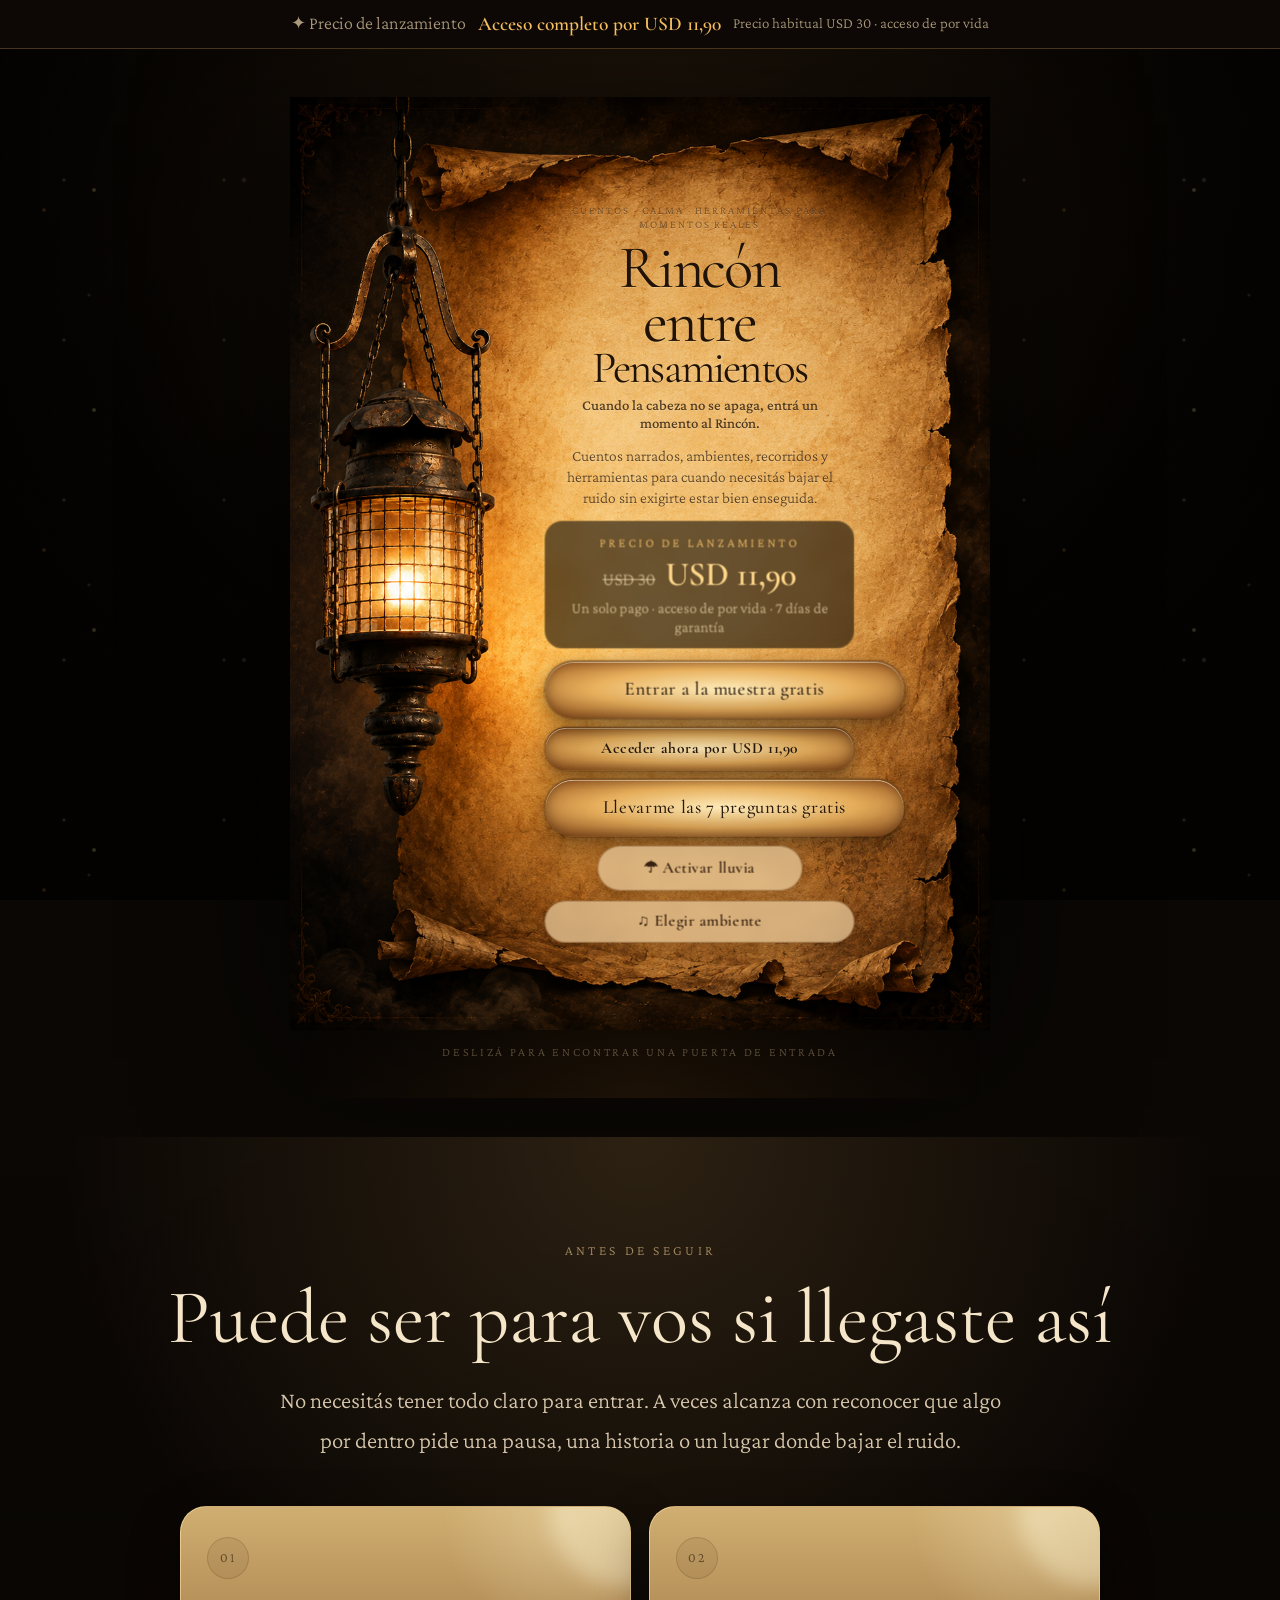
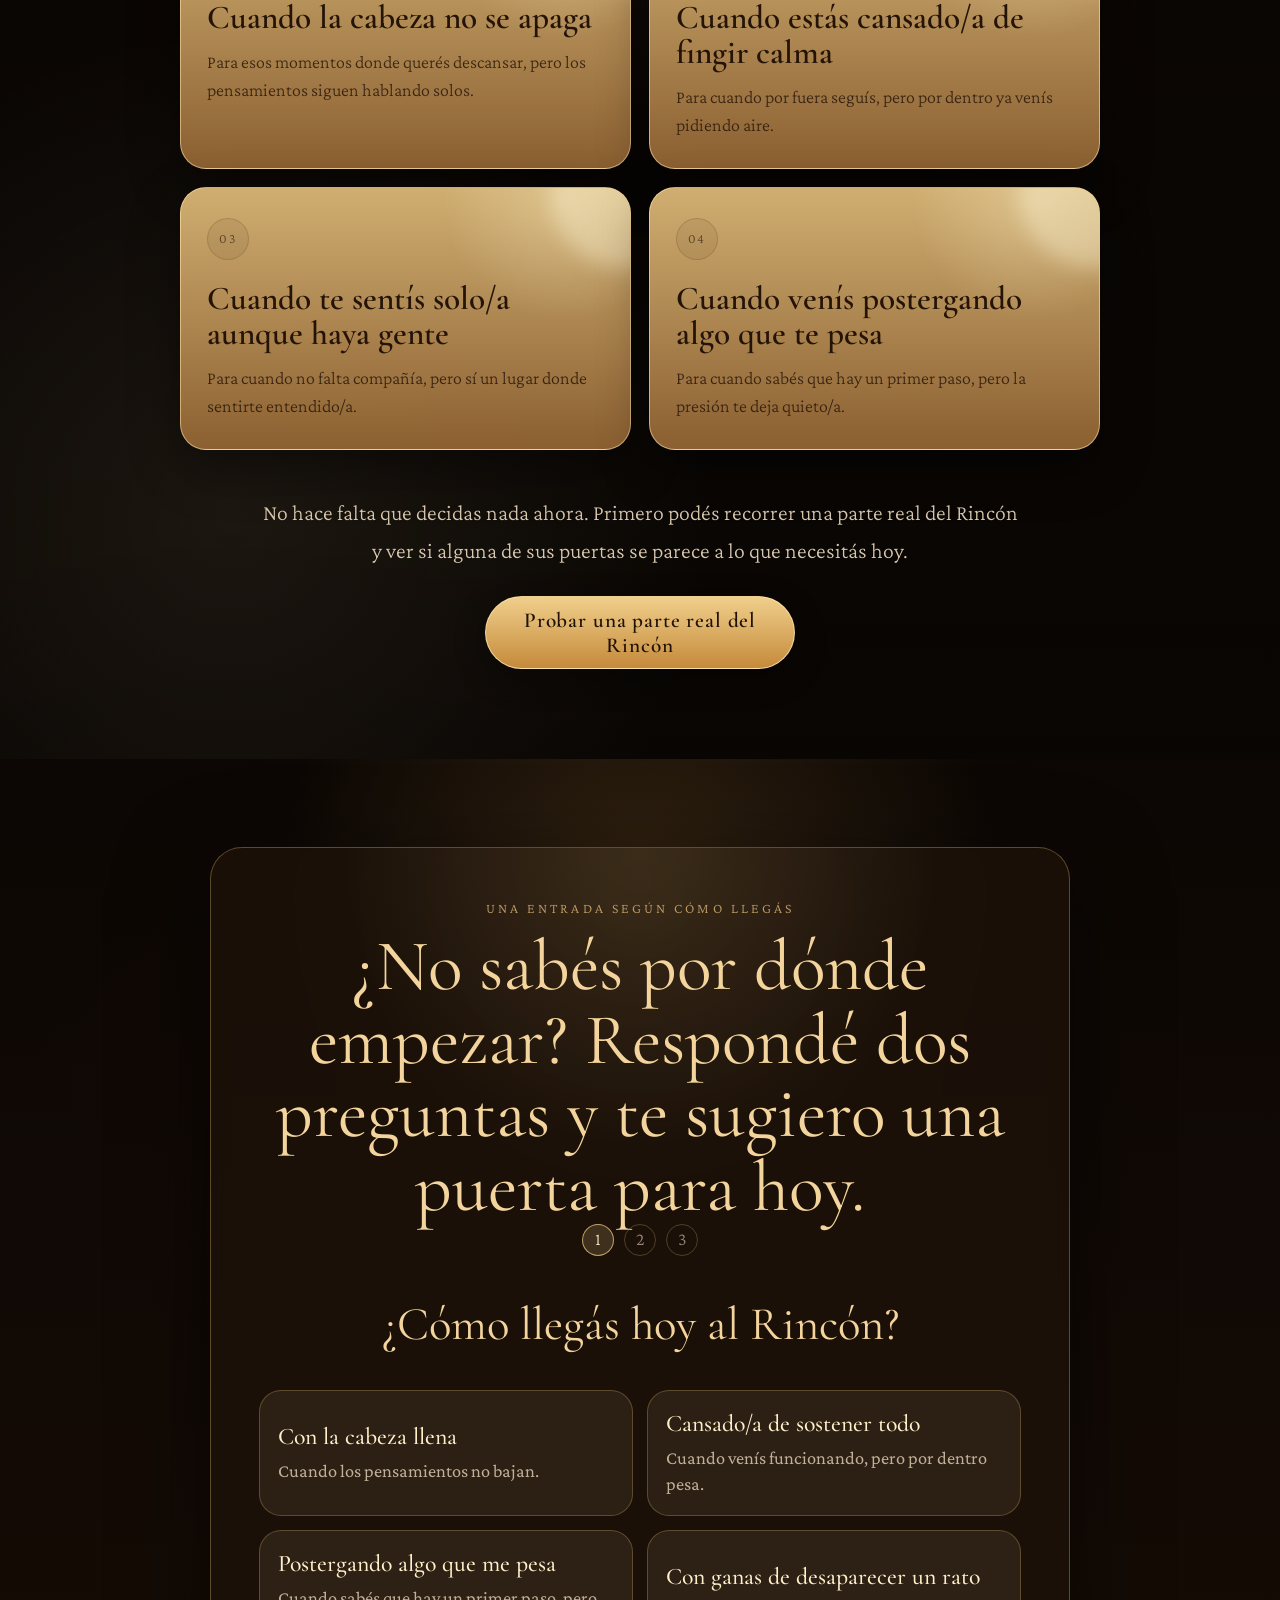
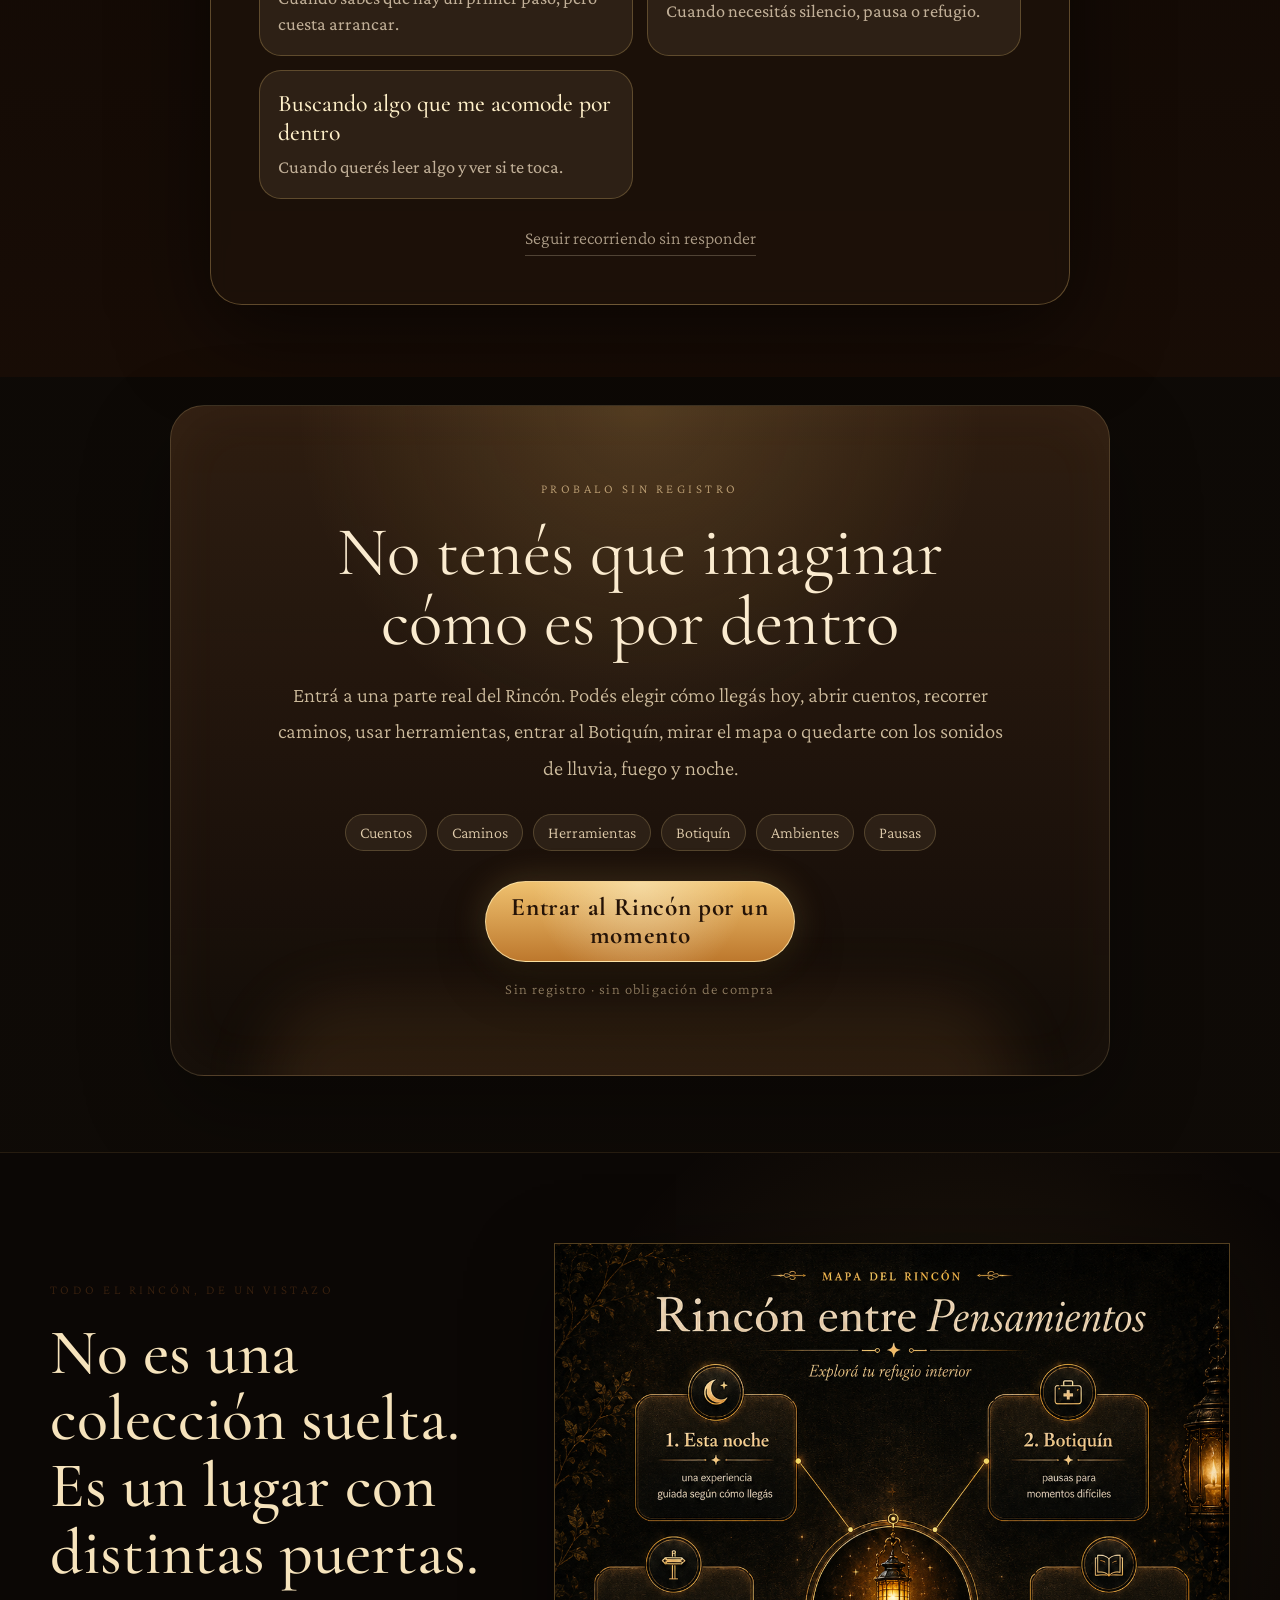
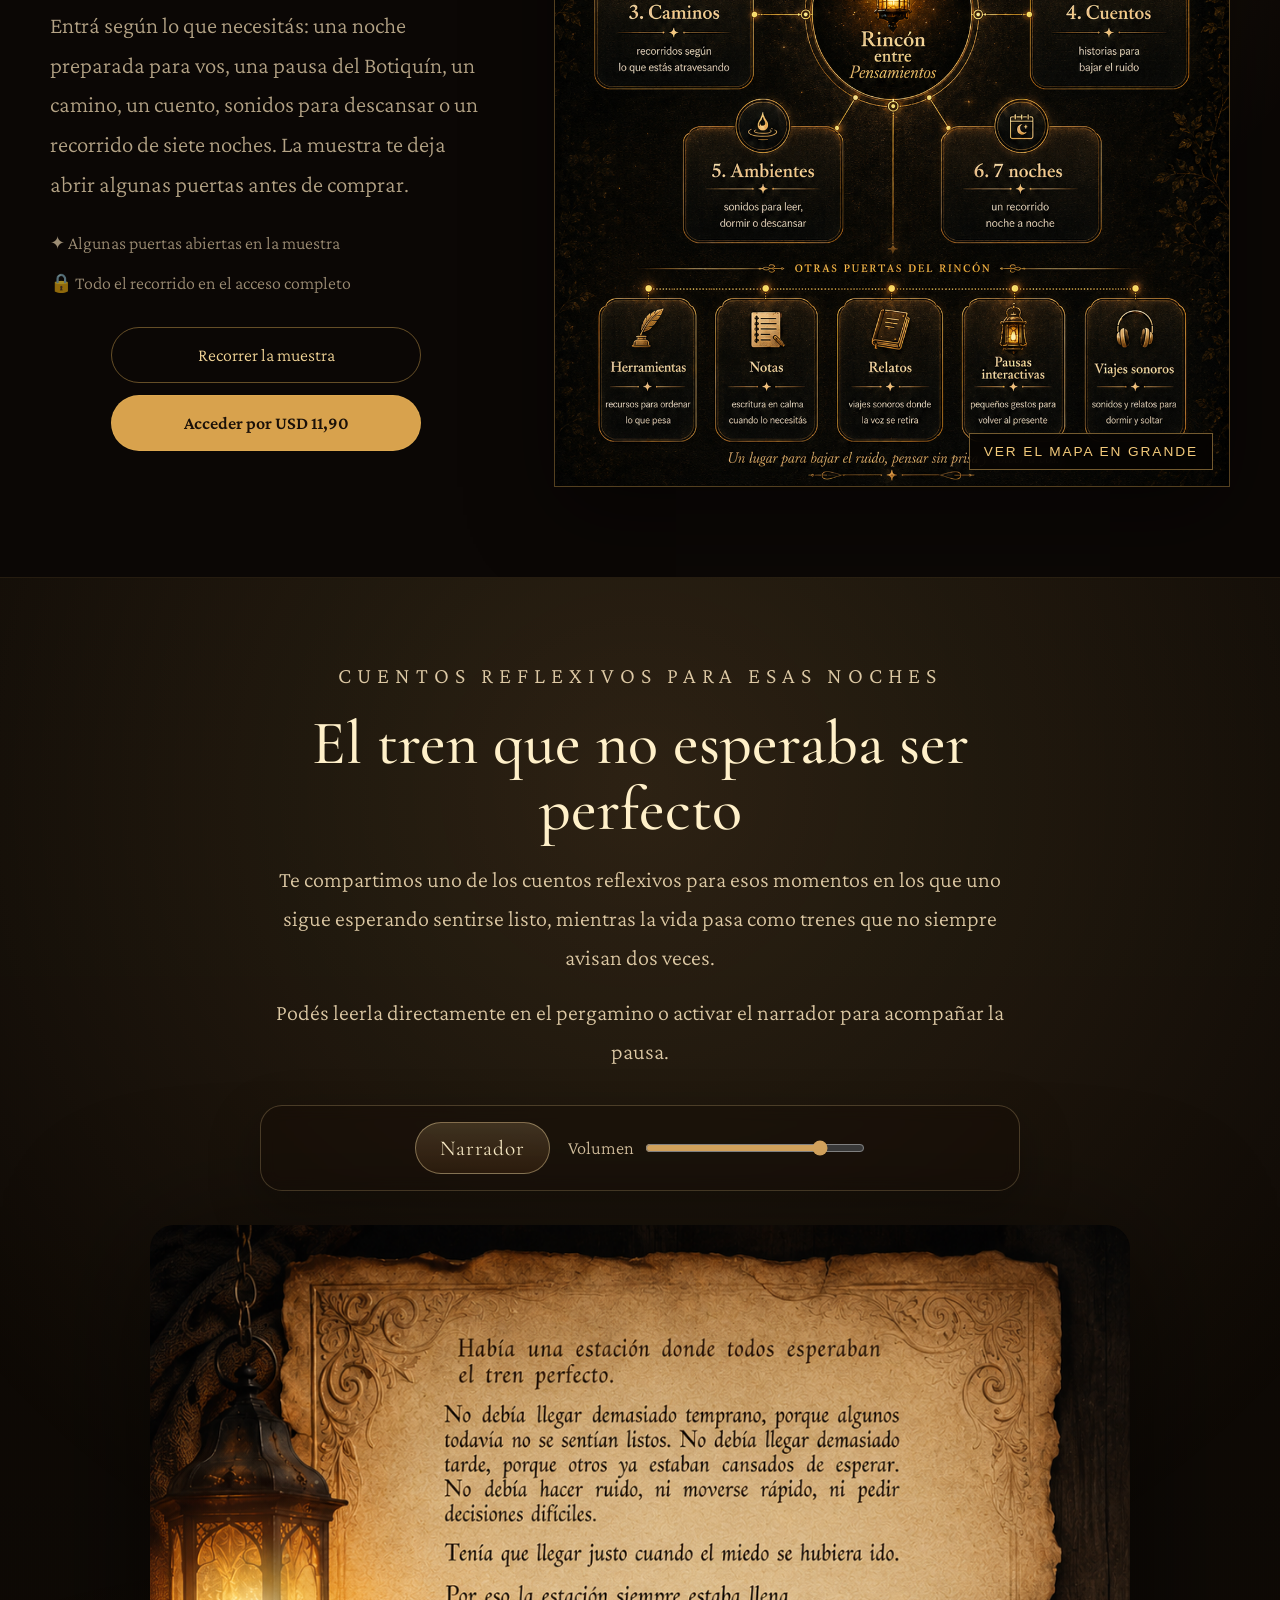
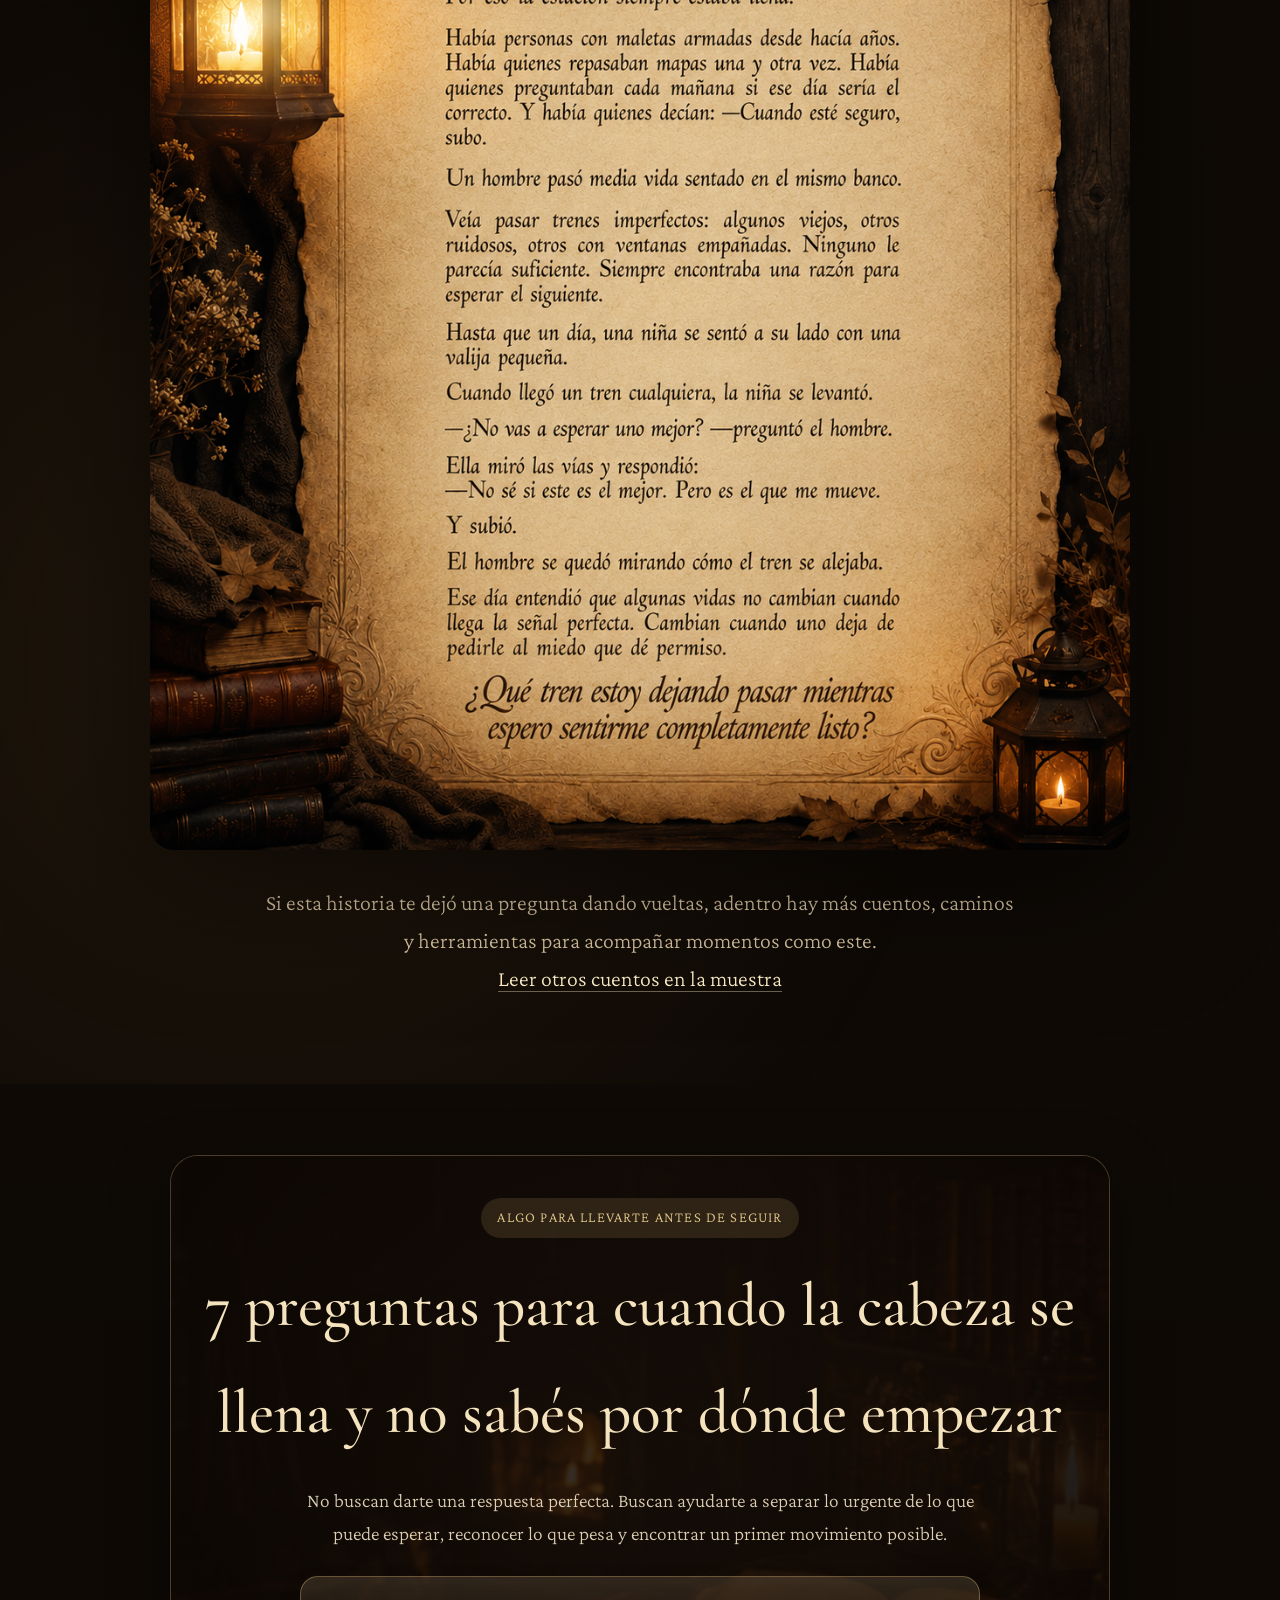
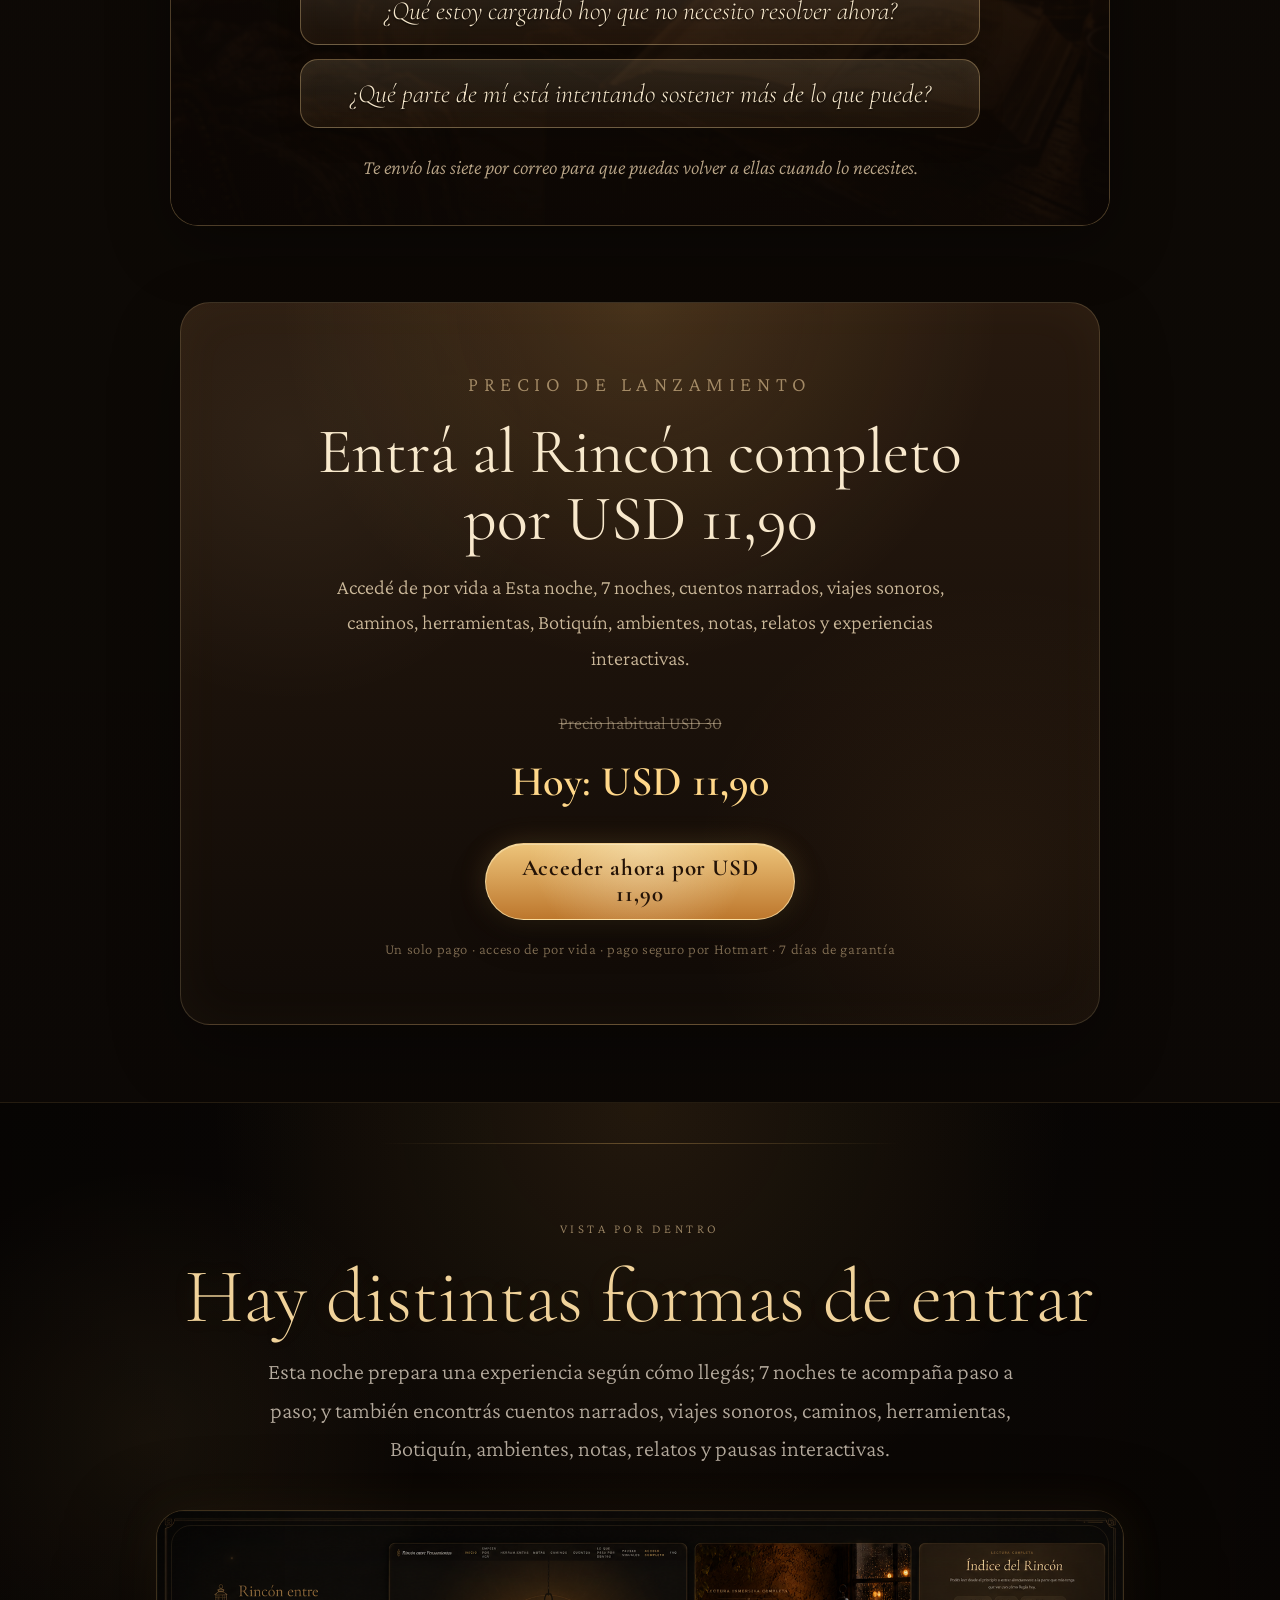
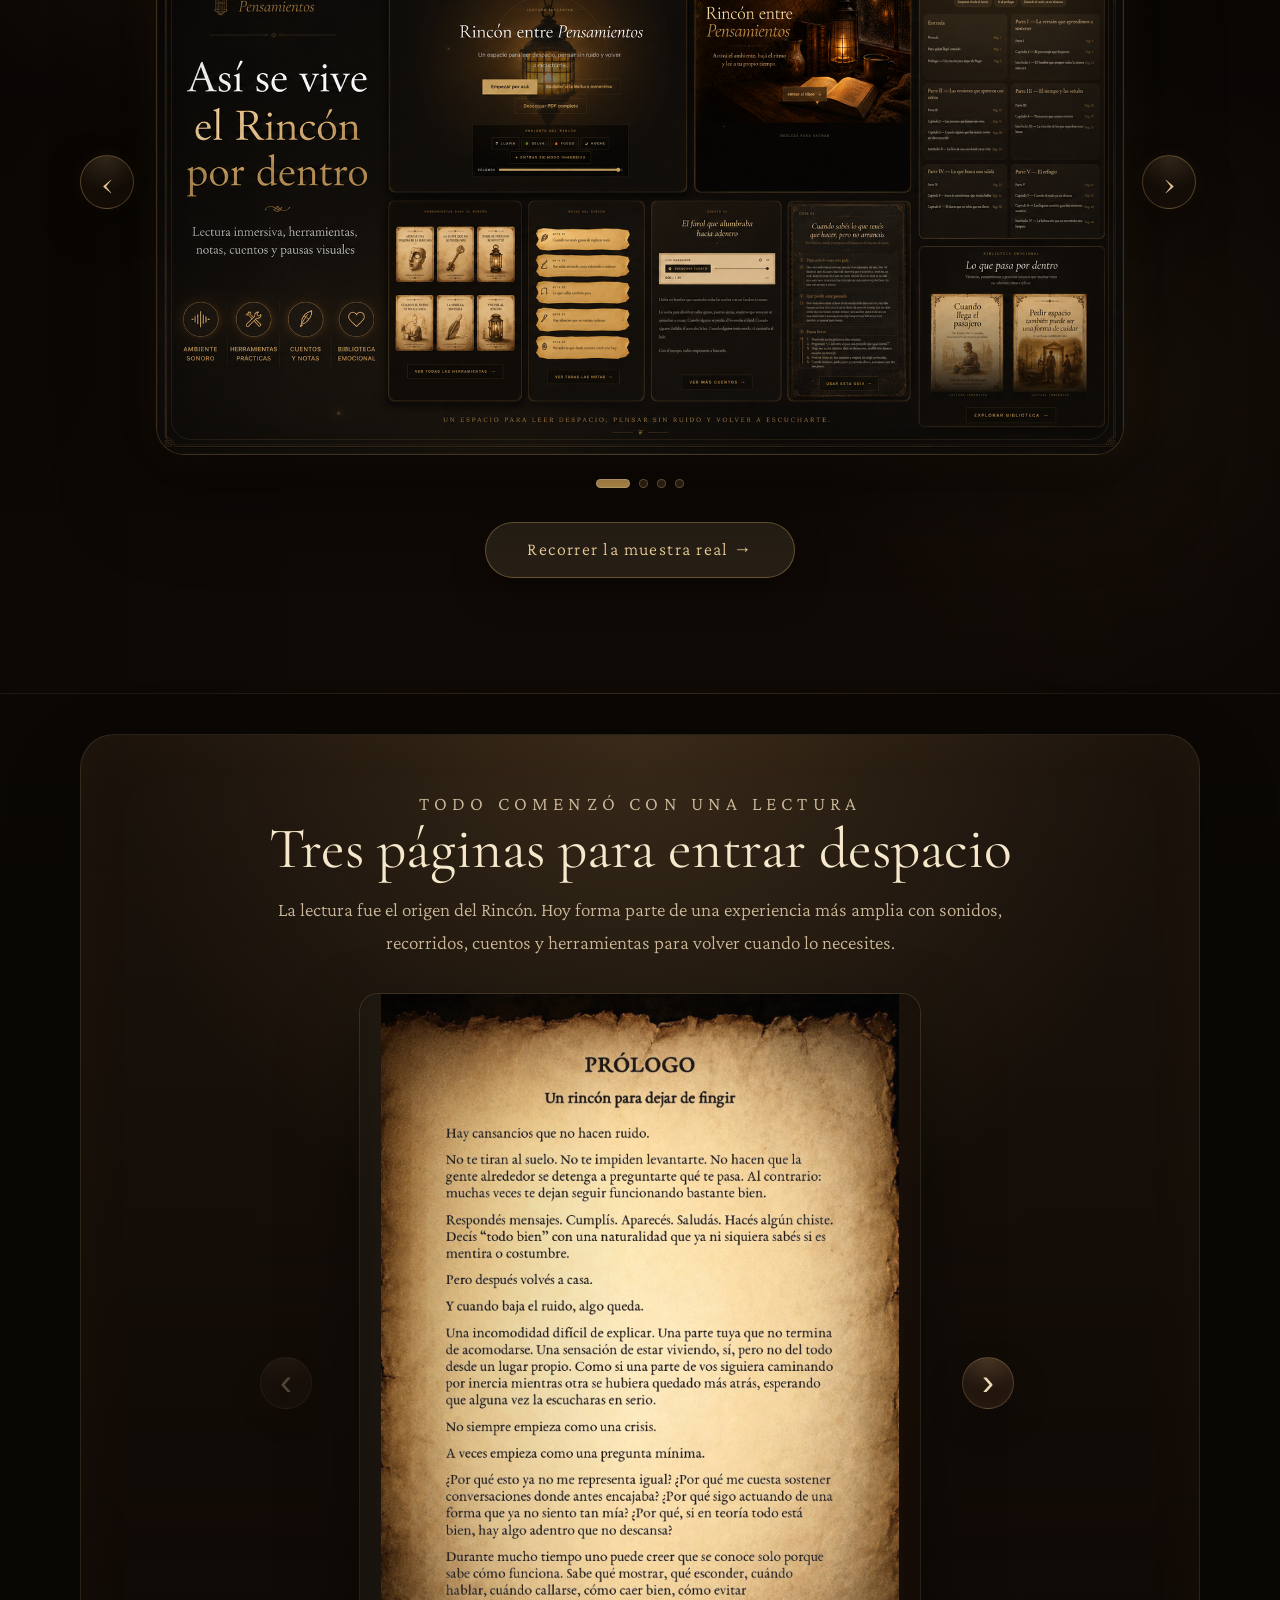
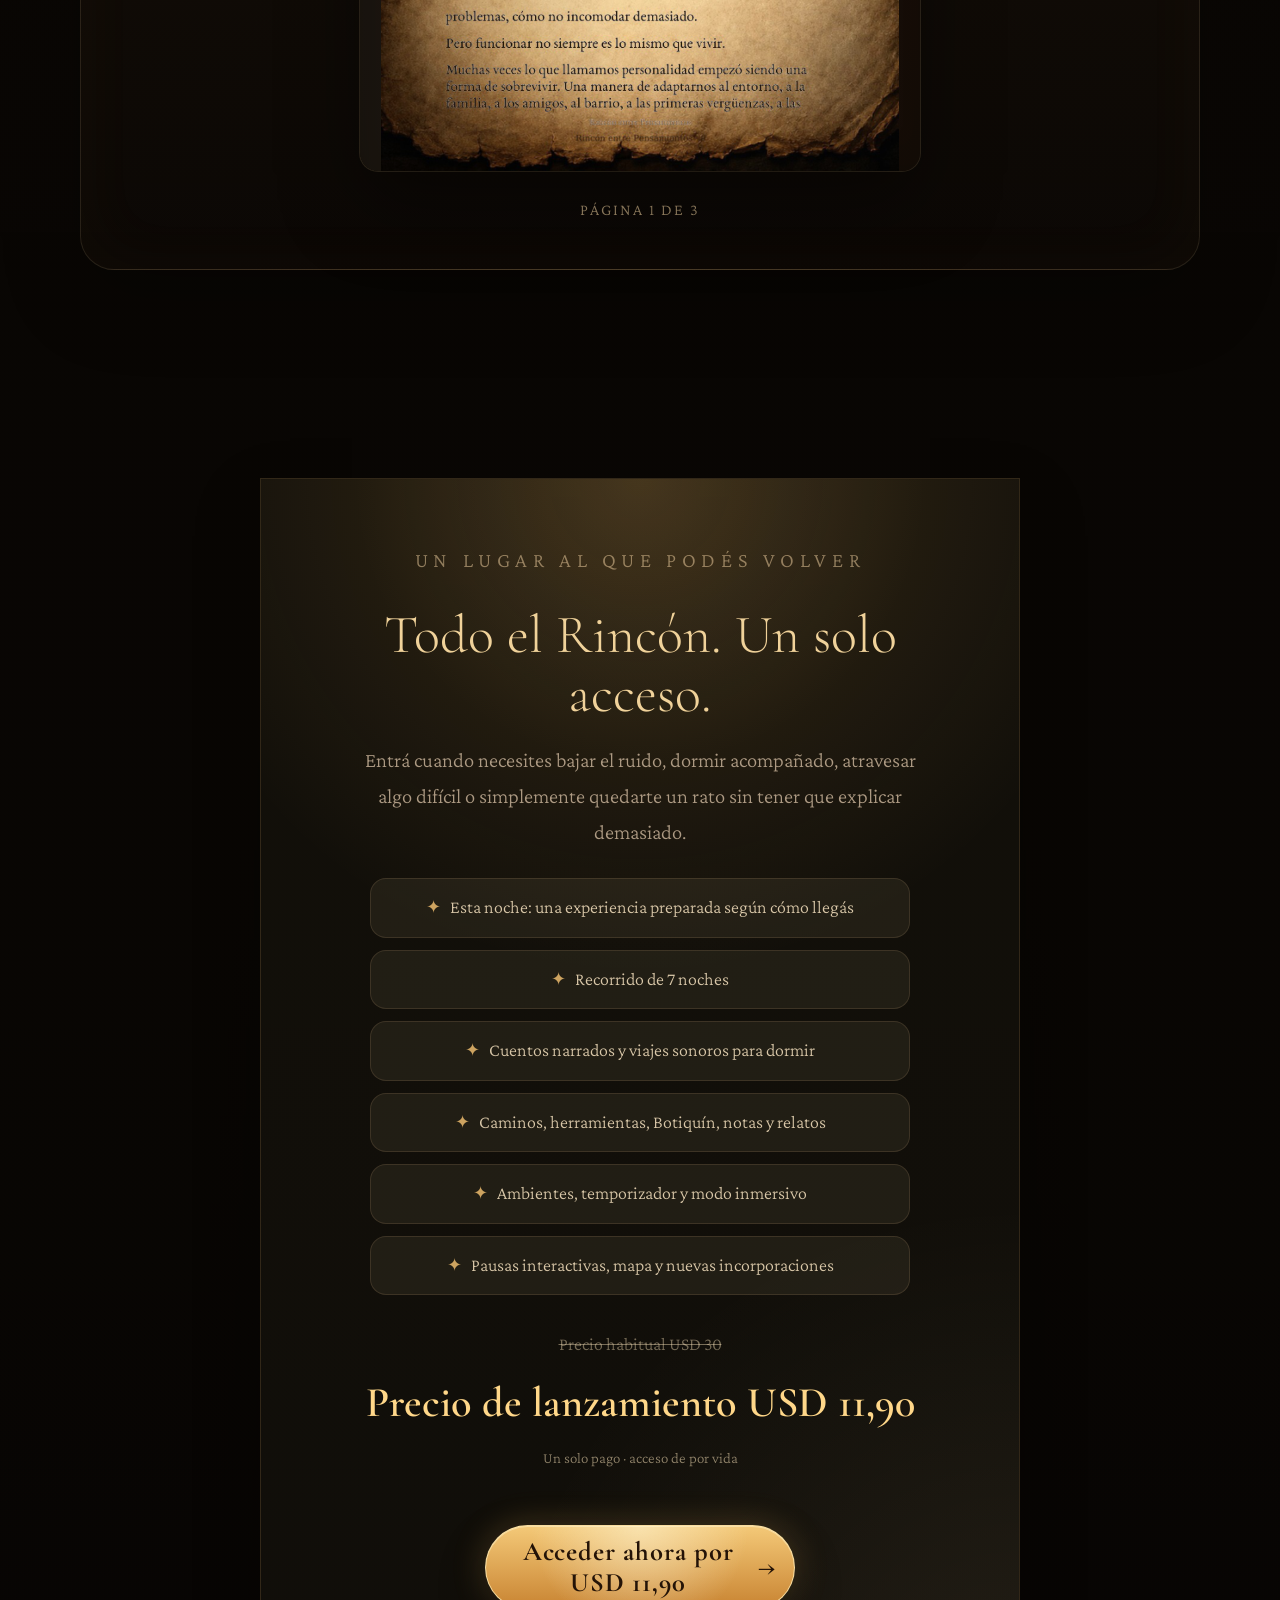
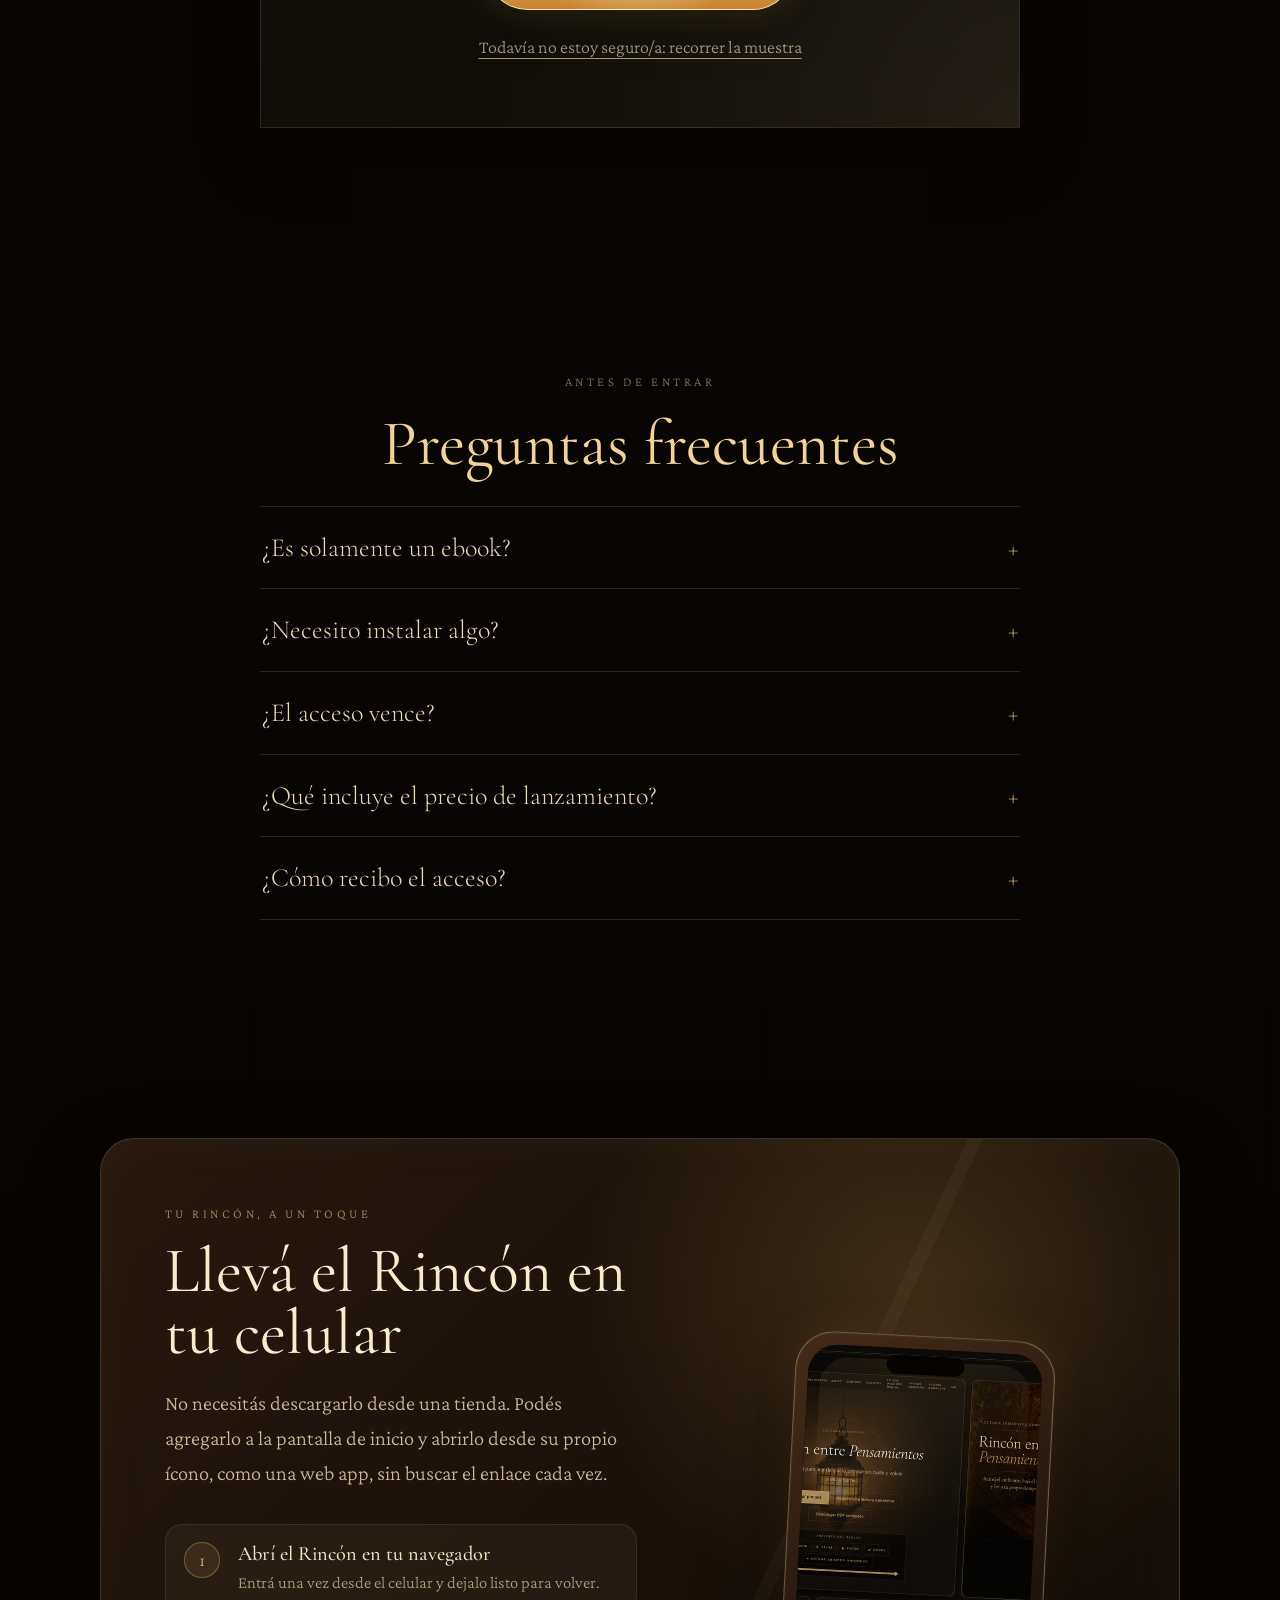
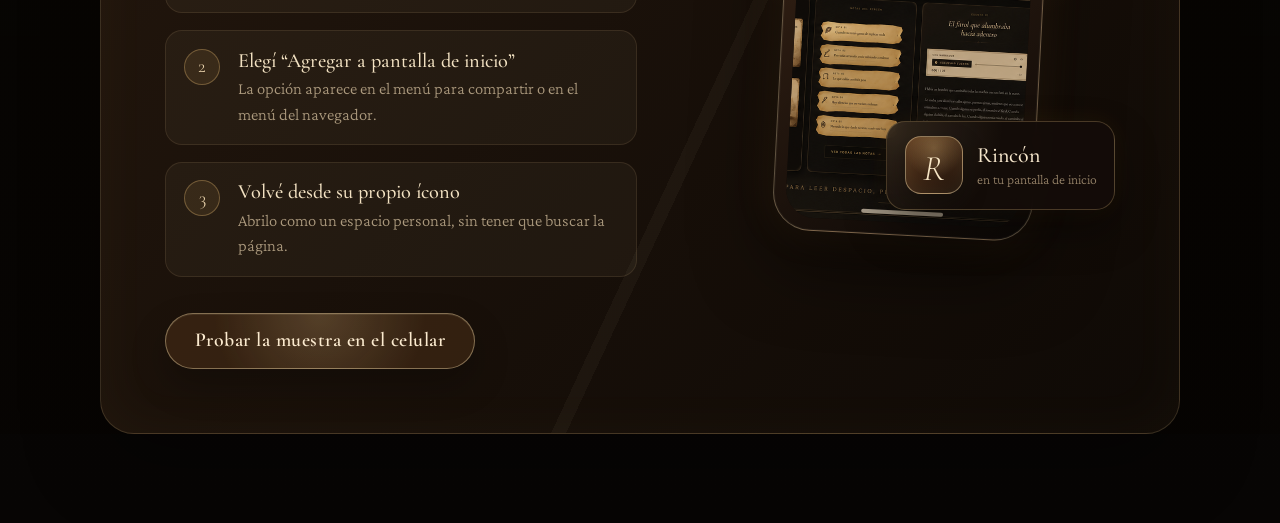
==== commit d7bac5d8: "Update index.html" ====
--- a/index.html
+++ b/index.html
@@ -31,7 +31,7 @@
 <link crossorigin="" href="https://fonts.gstatic.com" rel="preconnect"/>
 <link href="https://fonts.googleapis.com/css2?family=Cormorant+Garamond:wght@300;400;500;600&amp;family=Crimson+Pro:wght@300;400;500&amp;display=swap" rel="stylesheet"/>
 <link href="style.css?v=landing-lanzamiento-4" rel="stylesheet"/>
-<script defer src="./checkout.js"></script>
+<script defer src="./checkout.js?v=utm-2"></script>
 <script defer src="./mapa.js"></script>
 <!-- ESTILOS NUEVOS: CUENTO GRATIS EN PERGAMINO + NARRADOR -->
 <style>
@@ -1979,4 +1979,4 @@
 });
 </script>
 </body>
-</html>+</html>
